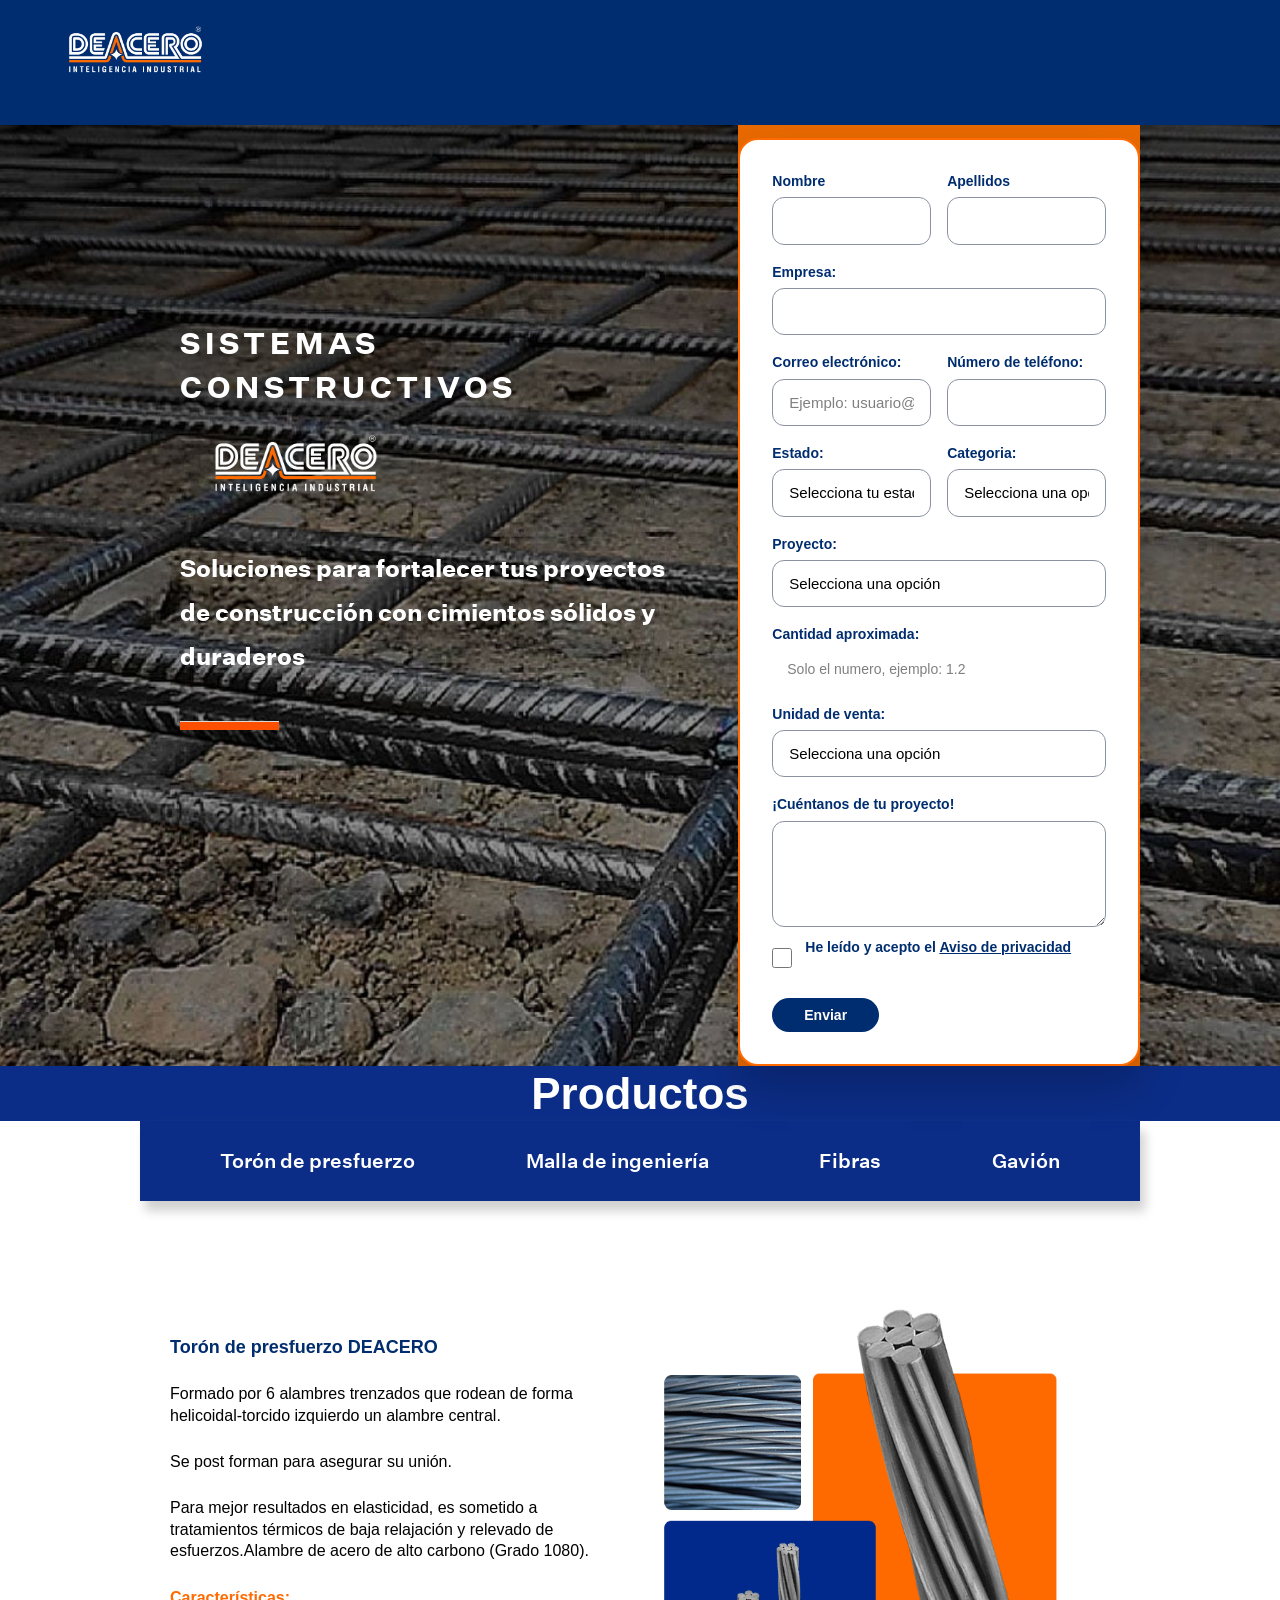
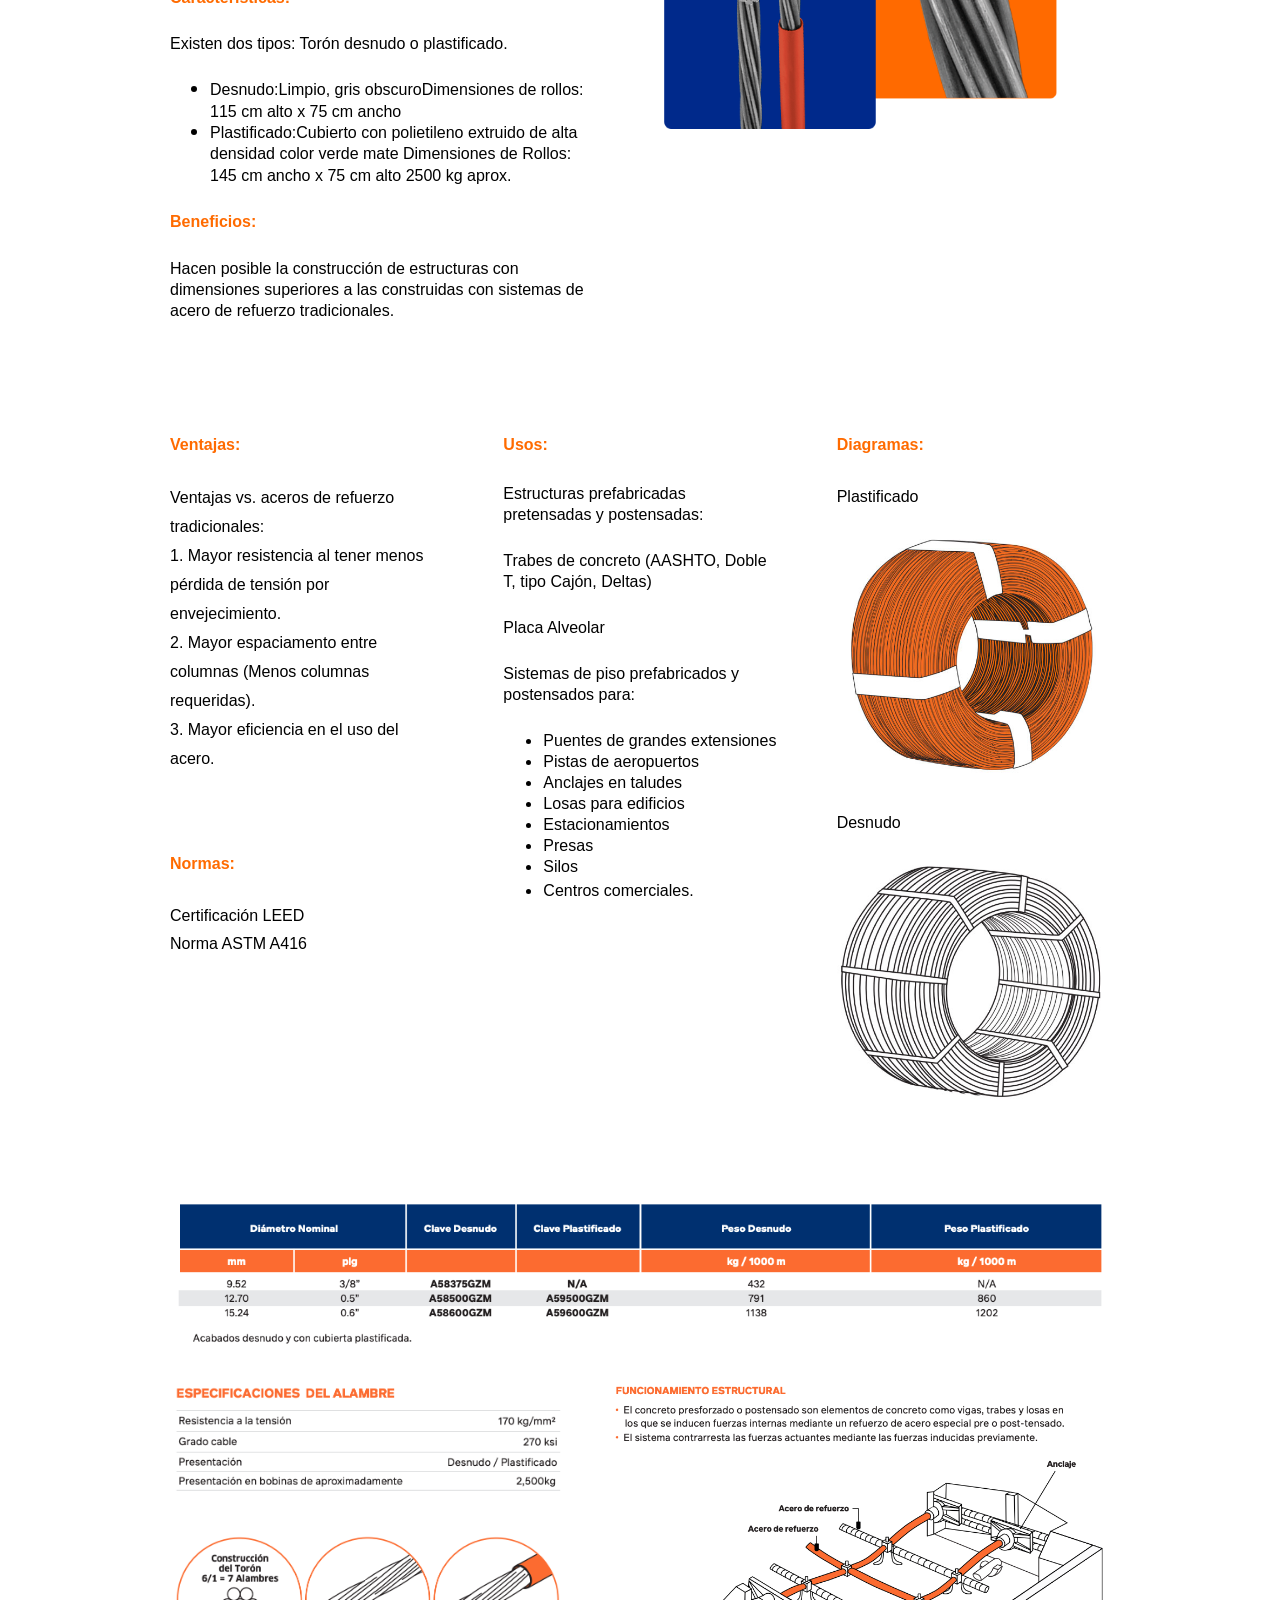
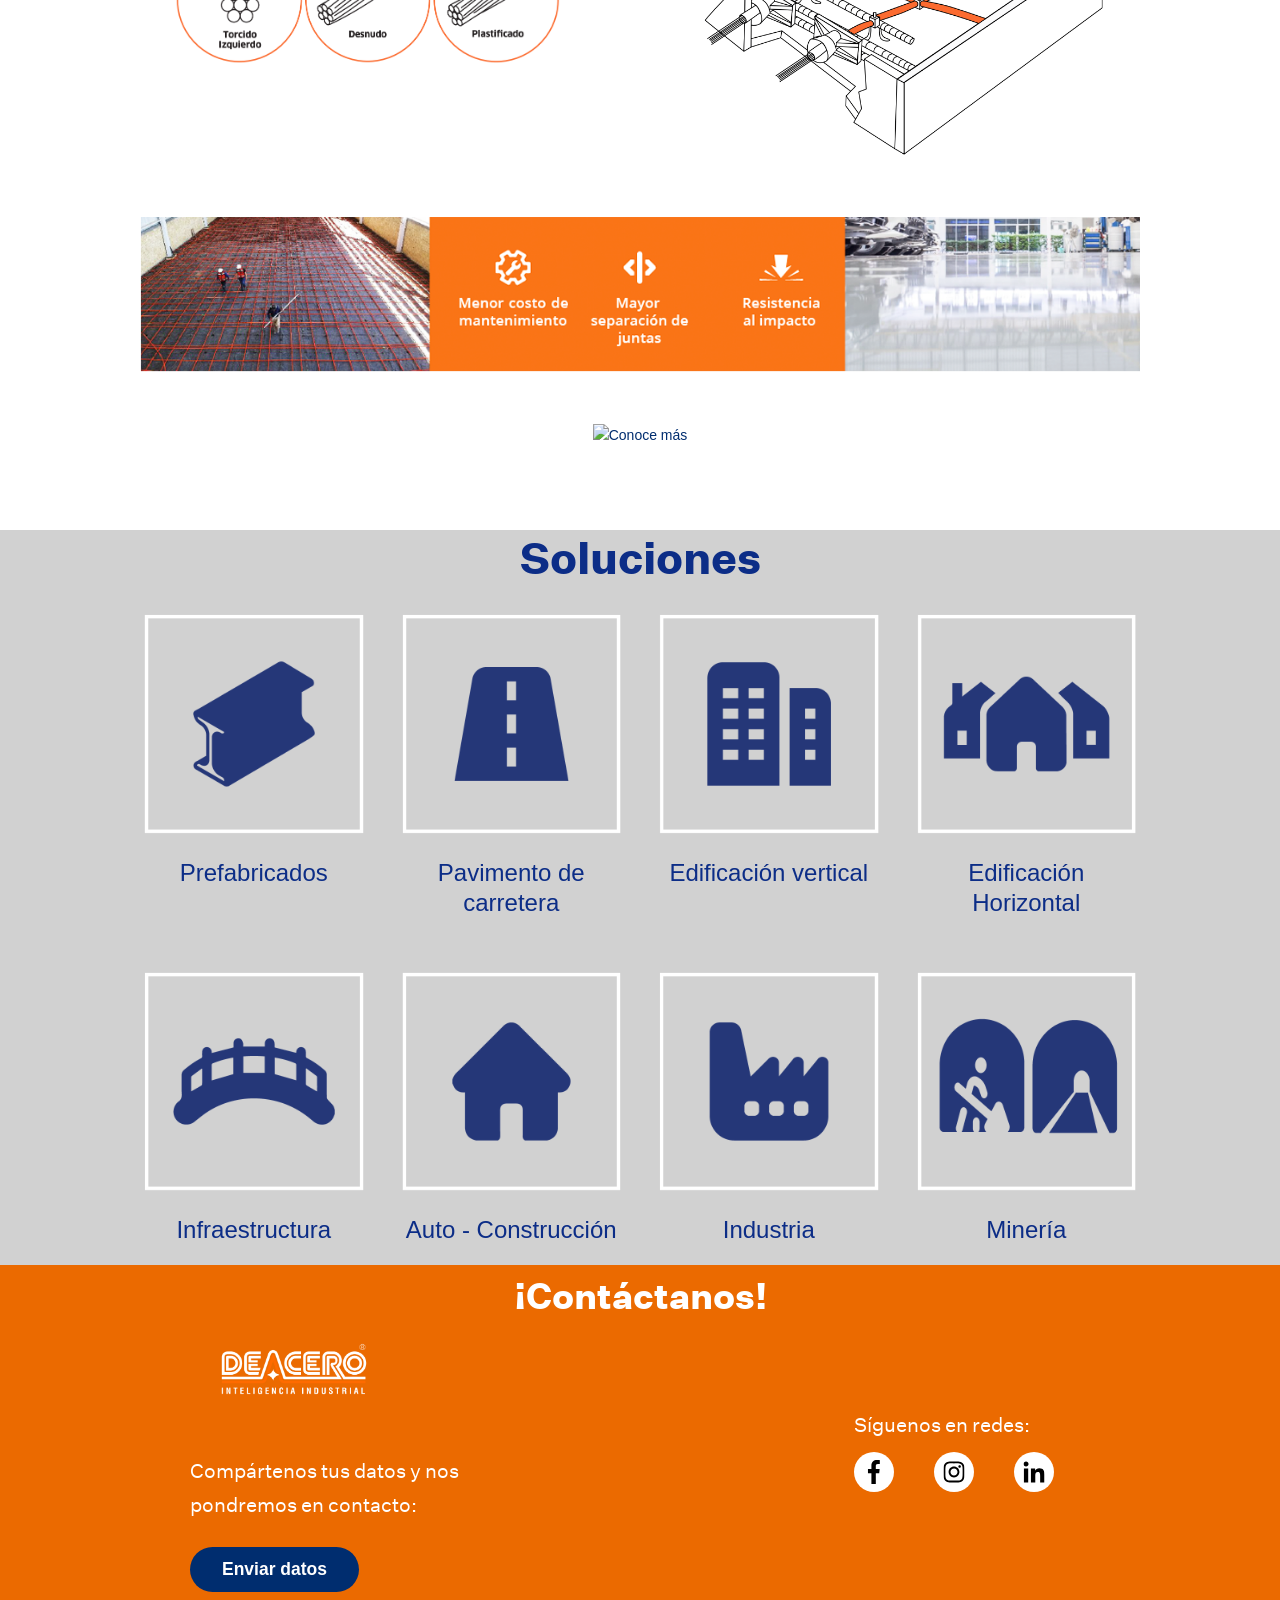
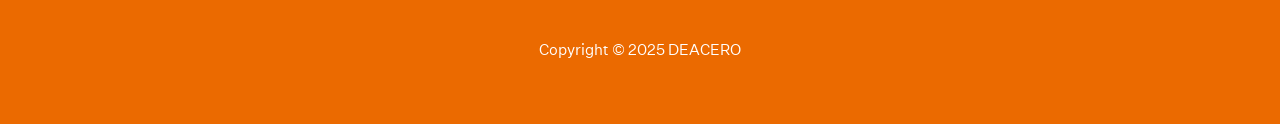
==== index.html @ 1d5bfc74 "Codigo opaco ?r= para ligar cada QR a su campana hija La landing traduce el codigo a la campana del " ====
<!doctype html><html lang="en"><head>
    <meta charset="utf-8">
    <title>Sistemas Constructivos</title>
    <link rel="shortcut icon" href="images/favicon-32x32.png">
    <meta name="description" content="Sistemas constructivos">
    
    
    
    
    
    
    
    
    
    
<meta name="viewport" content="width=device-width, initial-scale=1">

    <meta property="og:description" content="Sistemas constructivos">
    <meta property="og:title" content="Sistemas Constructivos">
    <meta name="twitter:description" content="Sistemas constructivos">
    <meta name="twitter:title" content="Sistemas Constructivos">

    

    
    <style>
a.cta_button{-moz-box-sizing:content-box !important;-webkit-box-sizing:content-box !important;box-sizing:content-box !important;vertical-align:middle}.hs-breadcrumb-menu{list-style-type:none;margin:0px 0px 0px 0px;padding:0px 0px 0px 0px}.hs-breadcrumb-menu-item{float:left;padding:10px 0px 10px 10px}.hs-breadcrumb-menu-divider:before{content:'›';padding-left:10px}.hs-featured-image-link{border:0}.hs-featured-image{float:right;margin:0 0 20px 20px;max-width:50%}@media (max-width: 568px){.hs-featured-image{float:none;margin:0;width:100%;max-width:100%}}.hs-screen-reader-text{clip:rect(1px, 1px, 1px, 1px);height:1px;overflow:hidden;position:absolute !important;width:1px}
</style>

<link rel="stylesheet" href="https://cdnjs.cloudflare.com/ajax/libs/font-awesome/5.15.3/css/all.min.css">
<link rel="stylesheet" href="https://cdnjs.cloudflare.com/ajax/libs/slick-carousel/1.8.1/slick.min.css">
<link rel="stylesheet" href="https://cdnjs.cloudflare.com/ajax/libs/slick-carousel/1.8.1/slick-theme.min.css">
<link rel="stylesheet" href="https://cdnjs.cloudflare.com/ajax/libs/magnific-popup.js/1.1.0/magnific-popup.min.css">
<link rel="stylesheet" href="https://cdnjs.cloudflare.com/ajax/libs/aos/3.0.0-beta.6/aos.css">
<link rel="stylesheet" href="css/template_main.min.css">
<link rel="stylesheet" href="css/template_child.min.css">
<link rel="stylesheet" href="css/module_Tabs.min.css">
<link rel="stylesheet" href="css/module_Accordion.min.css">

  <style>
    .cards_widget_1690571192233 .card-image-wrapper,
    .cards_widget_1690571192233 .card-image-bg {
      padding-bottom: 133.33333333333331%;
    }
    
    
      @media (max-width: 767px) {
        .cards_widget_1690571192233 .cards-single {
          transition-delay: 300ms !important;
        }
      }
      @media (min-width: 768px) and (max-width: 991px) {
        .cards_widget_1690571192233 .cards-single:nth-child(odd) {
          transition-delay: 300ms !important;
        }
        .cards_widget_1690571192233 .cards-single:nth-child(even) {
          transition-delay: 600ms !important;
        }
      }
    
  </style>

<link rel="stylesheet" href="css/module_follow_me_lp.min.css">
<link rel="stylesheet" href="css/lead-form.css">

	<style>
    
    
      .footer-inner {
        background-color: rgba(235, 106, 0, 1.0) !important;
      }
    
    
    
    
      .footer-bottom {
        background-color: rgba(235, 106, 0, 1.0);
      }
    
    
	</style>

<style>
  @font-face {
    font-family: "Rubik";
    font-weight: 700;
    font-style: normal;
    font-display: swap;
    src: url("css/fonts/Rubik-700.woff2") format("woff2"), url("css/fonts/Rubik-700.woff") format("woff");
  }
  @font-face {
    font-family: "Rubik";
    font-weight: 400;
    font-style: normal;
    font-display: swap;
    src: url("css/fonts/Rubik-regular.woff2") format("woff2"), url("css/fonts/Rubik-regular.woff") format("woff");
  }
  @font-face {
    font-family: "Rubik";
    font-weight: 600;
    font-style: normal;
    font-display: swap;
    src: url("css/fonts/Rubik-600.woff2") format("woff2"), url("css/fonts/Rubik-600.woff") format("woff");
  }
</style>

<!-- Editor Styles -->
<style id="hs_editor_style" type="text/css">
#hs_cos_wrapper_widget_1695664962442  { display: block !important; padding-bottom: 20px !important; padding-left: 40px !important; padding-right: 40px !important; padding-top: 10px !important }
#hs_cos_wrapper_widget_1691519198725  { display: block !important; margin-top: -30px !important }
#hs_cos_wrapper_module_1691536084732  { display: block !important; margin-top: -30px !important }
#hs_cos_wrapper_widget_1691519577775  { display: block !important; padding-bottom: 25px !important }
#hs_cos_wrapper_widget_1690225387286  { background-color: #eb6a00 !important; background-image: none !important; display: block !important; margin-bottom: 0px !important; padding-bottom: 0px !important }
#hs_cos_wrapper_widget_1690225387286 input[type="submit"] { background-color: #002D6F !important; background-image: none !important; border-color: #ff6b00 !important; border-radius: 0px !important; border-style: none !important; color: #FFFFFF !important; font-family: Arial, sans-serif !important; font-size: 14px !important; line-height: 14px !important; padding-bottom: 10px !important; padding-left: 35px !important; padding-right: 35px !important; padding-top: 10px !important }
#hs_cos_wrapper_widget_1690225387286 .hs-button { background-color: #002D6F !important; background-image: none !important; border-color: #ff6b00 !important; border-radius: 0px !important; border-style: none !important; color: #FFFFFF !important; font-family: Arial, sans-serif !important; font-size: 14px !important; line-height: 14px !important; padding-bottom: 10px !important; padding-left: 35px !important; padding-right: 35px !important; padding-top: 10px !important }
#hs_cos_wrapper_widget_1690225387286 input[type="text"] { background-color: #FFFFFF !important; background-image: none !important; border-color: #BFBFBF !important; border-radius: 0px !important; border-width: 0px !important; font-family: Helvetica, Trebuchet MS, sans-serif !important; font-size: 14px !important; line-height: 14px !important; margin-top: 0px !important; padding-bottom: 10px !important; padding-top: 10px !important }
#hs_cos_wrapper_widget_1690225387286 input[type="email"] { background-color: #FFFFFF !important; background-image: none !important; border-color: #BFBFBF !important; border-radius: 0px !important; border-width: 0px !important; font-family: Helvetica, Trebuchet MS, sans-serif !important; font-size: 14px !important; line-height: 14px !important; margin-top: 0px !important; padding-bottom: 10px !important; padding-top: 10px !important }
#hs_cos_wrapper_widget_1690225387286 textarea { background-color: #FFFFFF !important; background-image: none !important; border-color: #BFBFBF !important; border-radius: 0px !important; border-width: 0px !important; font-family: Helvetica, Trebuchet MS, sans-serif !important; font-size: 14px !important; line-height: 14px !important; margin-top: 0px !important; padding-bottom: 10px !important; padding-top: 10px !important }
#hs_cos_wrapper_widget_1690225387286 input[type="number"] { background-color: #FFFFFF !important; background-image: none !important; border-color: #BFBFBF !important; border-radius: 0px !important; border-width: 0px !important; font-family: Helvetica, Trebuchet MS, sans-serif !important; font-size: 14px !important; line-height: 14px !important; margin-top: 0px !important; padding-bottom: 10px !important; padding-top: 10px !important }
#hs_cos_wrapper_widget_1690225387286 select { background-color: #FFFFFF !important; background-image: none !important; border-color: #BFBFBF !important; border-radius: 0px !important; border-width: 0px !important; font-family: Helvetica, Trebuchet MS, sans-serif !important; font-size: 14px !important; line-height: 14px !important; margin-top: 0px !important; padding-bottom: 10px !important; padding-top: 10px !important }
#hs_cos_wrapper_widget_1690225387286 input[type="file"] { background-color: #FFFFFF !important; background-image: none !important; border-color: #BFBFBF !important; border-radius: 0px !important; border-width: 0px !important; font-family: Helvetica, Trebuchet MS, sans-serif !important; font-size: 14px !important; line-height: 14px !important; margin-top: 0px !important; padding-bottom: 10px !important; padding-top: 10px !important }
#hs_cos_wrapper_widget_1690225387286 input[type="tel"] { background-color: #FFFFFF !important; background-image: none !important; border-color: #BFBFBF !important; border-radius: 0px !important; border-width: 0px !important; font-family: Helvetica, Trebuchet MS, sans-serif !important; font-size: 14px !important; line-height: 14px !important; margin-top: 0px !important; padding-bottom: 10px !important; padding-top: 10px !important }
#hs_cos_wrapper_widget_1690225387286 input[type="date"] { background-color: #FFFFFF !important; background-image: none !important; border-color: #BFBFBF !important; border-radius: 0px !important; border-width: 0px !important; font-family: Helvetica, Trebuchet MS, sans-serif !important; font-size: 14px !important; line-height: 14px !important; margin-top: 0px !important; padding-bottom: 10px !important; padding-top: 10px !important }
#hs_cos_wrapper_widget_1690225387286 .hs-error-msg { color: #FFFFFF !important; font-size: 13px !important; line-height: 10.8px !important }
#hs_cos_wrapper_widget_1690225387286 .hs_error_rollup .hs-error-msgs .hs-main-font-element { color: #FFFFFF !important; font-size: 13px !important; line-height: 10.8px !important }
#hs_cos_wrapper_widget_1690225387286 .hsfc-ErrorAlert { color: #FFFFFF !important; font-size: 13px !important; line-height: 10.8px !important }
#hs_cos_wrapper_widget_1690225387286 label:not(.hs-error-msg) { font-family: Helvetica, Trebuchet MS, sans-serif !important; font-size: 14px !important; line-height: 4px !important }
#hs_cos_wrapper_widget_1690225387286 label:not(.hs-error-msg) p , #hs_cos_wrapper_widget_1690225387286 label:not(.hs-error-msg) li , #hs_cos_wrapper_widget_1690225387286 label:not(.hs-error-msg) span , #hs_cos_wrapper_widget_1690225387286 label:not(.hs-error-msg) label , #hs_cos_wrapper_widget_1690225387286 label:not(.hs-error-msg) h1 , #hs_cos_wrapper_widget_1690225387286 label:not(.hs-error-msg) h2 , #hs_cos_wrapper_widget_1690225387286 label:not(.hs-error-msg) h3 , #hs_cos_wrapper_widget_1690225387286 label:not(.hs-error-msg) h4 , #hs_cos_wrapper_widget_1690225387286 label:not(.hs-error-msg) h5 , #hs_cos_wrapper_widget_1690225387286 label:not(.hs-error-msg) h6  { font-family: Helvetica, Trebuchet MS, sans-serif !important; font-size: 14px !important; line-height: 4px !important }
#hs_cos_wrapper_widget_1690225387286 .hs-richtext { font-family: Helvetica, Trebuchet MS, sans-serif !important; font-size: 20px !important; line-height: 27px !important }
#hs_cos_wrapper_widget_1690225387286 .hs-richtext p { font-family: Helvetica, Trebuchet MS, sans-serif !important; font-size: 20px !important; line-height: 27px !important }
#hs_cos_wrapper_widget_1690225387286 .form-title { font-family: Helvetica, Trebuchet MS, sans-serif !important; font-size: 20px !important; line-height: 27px !important }
#hs_cos_wrapper_widget_1690225387286 .submitted-message { font-family: Helvetica, Trebuchet MS, sans-serif !important; font-size: 20px !important; line-height: 27px !important }
#hs_cos_wrapper_widget_1690234818536  { color: #FFFFFF !important; display: block !important; font-family: Helvetica, Trebuchet MS, sans-serif !important; font-weight: bold !important; text-align: center !important }
#hs_cos_wrapper_widget_1690234818536  p , #hs_cos_wrapper_widget_1690234818536  li , #hs_cos_wrapper_widget_1690234818536  span , #hs_cos_wrapper_widget_1690234818536  label , #hs_cos_wrapper_widget_1690234818536  h1 , #hs_cos_wrapper_widget_1690234818536  h2 , #hs_cos_wrapper_widget_1690234818536  h3 , #hs_cos_wrapper_widget_1690234818536  h4 , #hs_cos_wrapper_widget_1690234818536  h5 , #hs_cos_wrapper_widget_1690234818536  h6  { color: #FFFFFF !important; font-family: Helvetica, Trebuchet MS, sans-serif !important; font-weight: bold !important }
#hs_cos_wrapper_module_16903122240884  { color: #0c2d87 !important; display: block !important; font-weight: bold !important; text-align: center !important }
#hs_cos_wrapper_module_16903122240884  p , #hs_cos_wrapper_module_16903122240884  li , #hs_cos_wrapper_module_16903122240884  span , #hs_cos_wrapper_module_16903122240884  label , #hs_cos_wrapper_module_16903122240884  h1 , #hs_cos_wrapper_module_16903122240884  h2 , #hs_cos_wrapper_module_16903122240884  h3 , #hs_cos_wrapper_module_16903122240884  h4 , #hs_cos_wrapper_module_16903122240884  h5 , #hs_cos_wrapper_module_16903122240884  h6  { color: #0c2d87 !important; font-weight: bold !important }
#hs_cos_wrapper_widget_1690570274481  { display: block !important; padding-left: 50px !important; padding-right: 50px !important }
#hs_cos_wrapper_widget_1695663763258  { display: block !important; padding-left: 50px !important; padding-right: 50px !important }
#hs_cos_wrapper_widget_1690576838173  { border-radius: 0px !important; border-width: 0px !important; display: block !important; padding-bottom: 0px !important; padding-left: 50px !important; padding-right: 50px !important; padding-top: 0px !important }
#hs_cos_wrapper_widget_1690570363080  { display: block !important; margin-bottom: -10px !important; margin-top: -20px !important; padding-left: 30px !important; padding-right: 30px !important }
#hs_cos_wrapper_widget_1695665809149  { display: block !important; padding-left: 15px !important; padding-right: 15px !important }
#hs_cos_wrapper_widget_1690225387286  { background-color: #eb6a00 !important; background-image: none !important; display: block !important; margin-bottom: 0px !important; padding-bottom: 0px !important }
#hs_cos_wrapper_widget_1690225387286 input[type="submit"] { background-color: #002D6F !important; background-image: none !important; border-color: #ff6b00 !important; border-radius: 0px !important; border-style: none !important; color: #FFFFFF !important; font-family: Arial, sans-serif !important; font-size: 14px !important; line-height: 14px !important; padding-bottom: 10px !important; padding-left: 35px !important; padding-right: 35px !important; padding-top: 10px !important }
#hs_cos_wrapper_widget_1690225387286 .hs-button { background-color: #002D6F !important; background-image: none !important; border-color: #ff6b00 !important; border-radius: 0px !important; border-style: none !important; color: #FFFFFF !important; font-family: Arial, sans-serif !important; font-size: 14px !important; line-height: 14px !important; padding-bottom: 10px !important; padding-left: 35px !important; padding-right: 35px !important; padding-top: 10px !important }
#hs_cos_wrapper_widget_1690225387286 input[type="text"] { background-color: #FFFFFF !important; background-image: none !important; border-color: #BFBFBF !important; border-radius: 0px !important; border-width: 0px !important; font-family: Helvetica, Trebuchet MS, sans-serif !important; font-size: 14px !important; line-height: 14px !important; margin-top: 0px !important; padding-bottom: 10px !important; padding-top: 10px !important }
#hs_cos_wrapper_widget_1690225387286 input[type="email"] { background-color: #FFFFFF !important; background-image: none !important; border-color: #BFBFBF !important; border-radius: 0px !important; border-width: 0px !important; font-family: Helvetica, Trebuchet MS, sans-serif !important; font-size: 14px !important; line-height: 14px !important; margin-top: 0px !important; padding-bottom: 10px !important; padding-top: 10px !important }
#hs_cos_wrapper_widget_1690225387286 textarea { background-color: #FFFFFF !important; background-image: none !important; border-color: #BFBFBF !important; border-radius: 0px !important; border-width: 0px !important; font-family: Helvetica, Trebuchet MS, sans-serif !important; font-size: 14px !important; line-height: 14px !important; margin-top: 0px !important; padding-bottom: 10px !important; padding-top: 10px !important }
#hs_cos_wrapper_widget_1690225387286 input[type="number"] { background-color: #FFFFFF !important; background-image: none !important; border-color: #BFBFBF !important; border-radius: 0px !important; border-width: 0px !important; font-family: Helvetica, Trebuchet MS, sans-serif !important; font-size: 14px !important; line-height: 14px !important; margin-top: 0px !important; padding-bottom: 10px !important; padding-top: 10px !important }
#hs_cos_wrapper_widget_1690225387286 select { background-color: #FFFFFF !important; background-image: none !important; border-color: #BFBFBF !important; border-radius: 0px !important; border-width: 0px !important; font-family: Helvetica, Trebuchet MS, sans-serif !important; font-size: 14px !important; line-height: 14px !important; margin-top: 0px !important; padding-bottom: 10px !important; padding-top: 10px !important }
#hs_cos_wrapper_widget_1690225387286 input[type="file"] { background-color: #FFFFFF !important; background-image: none !important; border-color: #BFBFBF !important; border-radius: 0px !important; border-width: 0px !important; font-family: Helvetica, Trebuchet MS, sans-serif !important; font-size: 14px !important; line-height: 14px !important; margin-top: 0px !important; padding-bottom: 10px !important; padding-top: 10px !important }
#hs_cos_wrapper_widget_1690225387286 input[type="tel"] { background-color: #FFFFFF !important; background-image: none !important; border-color: #BFBFBF !important; border-radius: 0px !important; border-width: 0px !important; font-family: Helvetica, Trebuchet MS, sans-serif !important; font-size: 14px !important; line-height: 14px !important; margin-top: 0px !important; padding-bottom: 10px !important; padding-top: 10px !important }
#hs_cos_wrapper_widget_1690225387286 input[type="date"] { background-color: #FFFFFF !important; background-image: none !important; border-color: #BFBFBF !important; border-radius: 0px !important; border-width: 0px !important; font-family: Helvetica, Trebuchet MS, sans-serif !important; font-size: 14px !important; line-height: 14px !important; margin-top: 0px !important; padding-bottom: 10px !important; padding-top: 10px !important }
#hs_cos_wrapper_widget_1690225387286 .hs-error-msg { color: #FFFFFF !important; font-size: 13px !important; line-height: 10.8px !important }
#hs_cos_wrapper_widget_1690225387286 .hs_error_rollup .hs-error-msgs .hs-main-font-element { color: #FFFFFF !important; font-size: 13px !important; line-height: 10.8px !important }
#hs_cos_wrapper_widget_1690225387286 .hsfc-ErrorAlert { color: #FFFFFF !important; font-size: 13px !important; line-height: 10.8px !important }
#hs_cos_wrapper_widget_1690225387286 label:not(.hs-error-msg) { font-family: Helvetica, Trebuchet MS, sans-serif !important; font-size: 14px !important; line-height: 4px !important }
#hs_cos_wrapper_widget_1690225387286 label:not(.hs-error-msg) p , #hs_cos_wrapper_widget_1690225387286 label:not(.hs-error-msg) li , #hs_cos_wrapper_widget_1690225387286 label:not(.hs-error-msg) span , #hs_cos_wrapper_widget_1690225387286 label:not(.hs-error-msg) label , #hs_cos_wrapper_widget_1690225387286 label:not(.hs-error-msg) h1 , #hs_cos_wrapper_widget_1690225387286 label:not(.hs-error-msg) h2 , #hs_cos_wrapper_widget_1690225387286 label:not(.hs-error-msg) h3 , #hs_cos_wrapper_widget_1690225387286 label:not(.hs-error-msg) h4 , #hs_cos_wrapper_widget_1690225387286 label:not(.hs-error-msg) h5 , #hs_cos_wrapper_widget_1690225387286 label:not(.hs-error-msg) h6  { font-family: Helvetica, Trebuchet MS, sans-serif !important; font-size: 14px !important; line-height: 4px !important }
#hs_cos_wrapper_widget_1690225387286 .hs-richtext { font-family: Helvetica, Trebuchet MS, sans-serif !important; font-size: 20px !important; line-height: 27px !important }
#hs_cos_wrapper_widget_1690225387286 .hs-richtext p { font-family: Helvetica, Trebuchet MS, sans-serif !important; font-size: 20px !important; line-height: 27px !important }
#hs_cos_wrapper_widget_1690225387286 .form-title { font-family: Helvetica, Trebuchet MS, sans-serif !important; font-size: 20px !important; line-height: 27px !important }
#hs_cos_wrapper_widget_1690225387286 .submitted-message { font-family: Helvetica, Trebuchet MS, sans-serif !important; font-size: 20px !important; line-height: 27px !important }
#hs_cos_wrapper_widget_1691519198725  { display: block !important; margin-top: -30px !important }
#hs_cos_wrapper_module_1691536084732  { display: block !important; margin-top: -30px !important }
#hs_cos_wrapper_widget_1691519577775  { display: block !important; padding-bottom: 25px !important }
#hs_cos_wrapper_widget_1690234818536  { color: #FFFFFF !important; display: block !important; font-family: Helvetica, Trebuchet MS, sans-serif !important; font-weight: bold !important; text-align: center !important }
#hs_cos_wrapper_widget_1690234818536  p , #hs_cos_wrapper_widget_1690234818536  li , #hs_cos_wrapper_widget_1690234818536  span , #hs_cos_wrapper_widget_1690234818536  label , #hs_cos_wrapper_widget_1690234818536  h1 , #hs_cos_wrapper_widget_1690234818536  h2 , #hs_cos_wrapper_widget_1690234818536  h3 , #hs_cos_wrapper_widget_1690234818536  h4 , #hs_cos_wrapper_widget_1690234818536  h5 , #hs_cos_wrapper_widget_1690234818536  h6  { color: #FFFFFF !important; font-family: Helvetica, Trebuchet MS, sans-serif !important; font-weight: bold !important }
#hs_cos_wrapper_module_16903122240884  { color: #0c2d87 !important; display: block !important; font-weight: bold !important; text-align: center !important }
#hs_cos_wrapper_module_16903122240884  p , #hs_cos_wrapper_module_16903122240884  li , #hs_cos_wrapper_module_16903122240884  span , #hs_cos_wrapper_module_16903122240884  label , #hs_cos_wrapper_module_16903122240884  h1 , #hs_cos_wrapper_module_16903122240884  h2 , #hs_cos_wrapper_module_16903122240884  h3 , #hs_cos_wrapper_module_16903122240884  h4 , #hs_cos_wrapper_module_16903122240884  h5 , #hs_cos_wrapper_module_16903122240884  h6  { color: #0c2d87 !important; font-weight: bold !important }
#hs_cos_wrapper_widget_1690570363080  { display: block !important; margin-bottom: -10px !important; margin-top: -20px !important; padding-left: 30px !important; padding-right: 30px !important }
#hs_cos_wrapper_widget_1695665809149  { display: block !important; padding-left: 15px !important; padding-right: 15px !important }
#hs_cos_wrapper_widget_1690570274481  { display: block !important; padding-left: 50px !important; padding-right: 50px !important }
#hs_cos_wrapper_widget_1695663763258  { display: block !important; padding-left: 50px !important; padding-right: 50px !important }
#hs_cos_wrapper_widget_1690576838173  { border-radius: 0px !important; border-width: 0px !important; display: block !important; padding-bottom: 0px !important; padding-left: 50px !important; padding-right: 50px !important; padding-top: 0px !important }
.header_dnd_area-row-0-force-full-width-section > .row-fluid {
  max-width: none !important;
}
.widget_1695664962442-flexbox-positioning {
  display: -ms-flexbox !important;
  -ms-flex-direction: column !important;
  -ms-flex-align: start !important;
  -ms-flex-pack: start;
  display: flex !important;
  flex-direction: column !important;
  align-items: flex-start !important;
  justify-content: flex-start;
}
.widget_1695664962442-flexbox-positioning > div {
  max-width: 100%;
  flex-shrink: 0 !important;
}
.dnd_area-row-0-max-width-section-centering > .row-fluid {
  max-width: 1000px !important;
  margin-left: auto !important;
  margin-right: auto !important;
}
.dnd_area-row-1-max-width-section-centering > .row-fluid {
  max-width: 1000px !important;
  margin-left: auto !important;
  margin-right: auto !important;
}
.dnd_area-row-2-max-width-section-centering > .row-fluid {
  max-width: 1000px !important;
  margin-left: auto !important;
  margin-right: auto !important;
}
.dnd_area-row-4-max-width-section-centering > .row-fluid {
  max-width: 1000px !important;
  margin-left: auto !important;
  margin-right: auto !important;
}
.dnd_area-row-5-max-width-section-centering > .row-fluid {
  max-width: 1100px !important;
  margin-left: auto !important;
  margin-right: auto !important;
}
.dnd_area-row-6-max-width-section-centering > .row-fluid {
  max-width: 1000px !important;
  margin-left: auto !important;
  margin-right: auto !important;
}
.widget_1690570274481-flexbox-positioning {
  display: -ms-flexbox !important;
  -ms-flex-direction: column !important;
  -ms-flex-align: start !important;
  -ms-flex-pack: start;
  display: flex !important;
  flex-direction: column !important;
  align-items: flex-start !important;
  justify-content: flex-start;
}
.widget_1690570274481-flexbox-positioning > div {
  max-width: 100%;
  flex-shrink: 0 !important;
}
.widget_1690576838173-flexbox-positioning {
  display: -ms-flexbox !important;
  -ms-flex-direction: column !important;
  -ms-flex-align: start !important;
  -ms-flex-pack: start;
  display: flex !important;
  flex-direction: column !important;
  align-items: flex-start !important;
  justify-content: flex-start;
}
.widget_1690576838173-flexbox-positioning > div {
  max-width: 100%;
  flex-shrink: 0 !important;
}
.footer_dnd_area-row-0-force-full-width-section > .row-fluid {
  max-width: none !important;
}
/* HubSpot Non-stacked Media Query Styles */
@media (min-width:768px) {
  .dnd_area-row-0-vertical-alignment > .row-fluid {
    display: -ms-flexbox !important;
    -ms-flex-direction: row;
    display: flex !important;
    flex-direction: row;
  }
  .dnd_area-row-5-vertical-alignment > .row-fluid {
    display: -ms-flexbox !important;
    -ms-flex-direction: row;
    display: flex !important;
    flex-direction: row;
  }
  .cell_1690225771062-vertical-alignment {
    display: -ms-flexbox !important;
    -ms-flex-direction: column !important;
    -ms-flex-pack: center !important;
    display: flex !important;
    flex-direction: column !important;
    justify-content: center !important;
  }
  .cell_1690225771062-vertical-alignment > div {
    flex-shrink: 0 !important;
  }
  .cell_1690225997196-vertical-alignment {
    display: -ms-flexbox !important;
    -ms-flex-direction: column !important;
    -ms-flex-pack: center !important;
    display: flex !important;
    flex-direction: column !important;
    justify-content: center !important;
  }
  .cell_1690225997196-vertical-alignment > div {
    flex-shrink: 0 !important;
  }
  .cell_16905729617042-vertical-alignment {
    display: -ms-flexbox !important;
    -ms-flex-direction: column !important;
    -ms-flex-pack: center !important;
    display: flex !important;
    flex-direction: column !important;
    justify-content: center !important;
  }
  .cell_16905729617042-vertical-alignment > div {
    flex-shrink: 0 !important;
  }
}
/* HubSpot Styles (default) */
.header_dnd_area-row-0-padding {
  padding-top: 40px !important;
  padding-bottom: 40px !important;
}
.header_dnd_area-row-0-background-layers {
  background-image: linear-gradient(rgba(0, 45, 111, 1), rgba(0, 45, 111, 1)) !important;
  background-position: left top !important;
  background-size: auto !important;
  background-repeat: no-repeat !important;
}
.dnd_area-row-0-padding {
  padding-top: 0rem !important;
  padding-bottom: 0rem !important;
}
.dnd_area-row-0-background-layers {
  background-image: url('images/bg-malla.jpg') !important;
  background-position: center top !important;
  background-size: cover !important;
  background-repeat: no-repeat !important;
}
.dnd_area-row-1-padding {
  padding-top: 30px !important;
  padding-bottom: 30px !important;
}
.dnd_area-row-1-background-layers {
  background-image: linear-gradient(rgba(12, 45, 135, 1), rgba(12, 45, 135, 1)) !important;
  background-position: left top !important;
  background-size: auto !important;
  background-repeat: no-repeat !important;
}
.dnd_area-row-2-padding {
  padding-top: 0px !important;
  padding-bottom: 60px !important;
  padding-left: 0px !important;
  padding-right: 0px !important;
}
.dnd_area-row-3-hidden {
  display: none !important;
}
.dnd_area-row-3-background-layers {
  background-image: linear-gradient(rgba(238, 238, 238, 1), rgba(238, 238, 238, 1)) !important;
  background-position: left top !important;
  background-size: auto !important;
  background-repeat: no-repeat !important;
}
.dnd_area-row-4-padding {
  padding-top: 35px !important;
  padding-bottom: 60px !important;
}
.dnd_area-row-4-background-layers {
  background-image: linear-gradient(rgba(209, 209, 209, 1), rgba(209, 209, 209, 1)) !important;
  background-position: left top !important;
  background-size: auto !important;
  background-repeat: no-repeat !important;
}
.dnd_area-row-5-padding {
  padding-top: 60px !important;
  padding-bottom: 40px !important;
}
.dnd_area-row-5-background-layers {
  background-image: linear-gradient(rgba(235, 106, 0, 1), rgba(235, 106, 0, 1)) !important;
  background-position: left top !important;
  background-size: auto !important;
  background-repeat: no-repeat !important;
}
.dnd_area-row-6-padding {
  padding-top: 0px !important;
  padding-bottom: 0px !important;
}
.dnd_area-row-6-background-layers {
  background-image: linear-gradient(rgba(235, 106, 0, 1), rgba(235, 106, 0, 1)) !important;
  background-position: left top !important;
  background-size: auto !important;
  background-repeat: no-repeat !important;
}
.cell_1690225771062-background-layers {
  background-image: linear-gradient(rgba(235, 106, 0, 1), rgba(235, 106, 0, 1)) !important;
  background-position: left top !important;
  background-size: auto !important;
  background-repeat: no-repeat !important;
}
.widget_1690225387286-hidden {
  display: block !important;
}
.cell_1690225997196-margin {
  margin-top: 100px !important;
  margin-bottom: 100px !important;
}
.cell_1690225997196-padding {
  padding-top: 20px !important;
  padding-bottom: 20px !important;
  padding-left: 40px !important;
  padding-right: 40px !important;
}
.module_1691535866531-hidden {
  display: none !important;
}
.module_1691536084732-hidden {
  display: none !important;
}
.widget_1690574729650-hidden {
  display: block !important;
}
.cell_16905775411502-hidden {
  display: block !important;
}
.cell_1690570432267-padding {
  padding-top: 85px !important;
}
.cell_16905702746352-padding {
  padding-bottom: 0px !important;
}
.footer_dnd_area-row-0-padding {
  padding-top: 0px !important;
  padding-bottom: 0px !important;
  padding-left: 0px !important;
  padding-right: 0px !important;
}
.footer_dnd_area-row-0-background-layers {
  background-image: linear-gradient(rgba(235, 106, 0, 1), rgba(235, 106, 0, 1)) !important;
  background-position: left top !important;
  background-size: auto !important;
  background-repeat: no-repeat !important;
}
/* HubSpot Styles (mobile) */
@media (max-width: 767px) {
  .dnd_area-row-2-hidden {
    display: none !important;
  }
  .dnd_area-row-3-hidden {
    display: block !important;
  }
  .dnd_area-row-6-padding {
    padding-top: 20px !important;
    padding-bottom: 20px !important;
  }
  .widget_1690225387286-margin > #hs_cos_wrapper_widget_1690225387286 {
    margin-bottom: 0px !important;
  }
  .widget_1690225387286-padding > #hs_cos_wrapper_widget_1690225387286 {
    padding-bottom: 0px !important;
  }
  .widget_1690225997016-margin > #hs_cos_wrapper_widget_1690225997016 {
    margin-top: 50px !important;
  }
  .widget_1690225997016-hidden {
    display: none !important;
  }
  .module_1691535866531-margin > #hs_cos_wrapper_module_1691535866531 {
    margin-top: 0px !important;
    margin-bottom: 5px !important;
  }
  .module_1691535866531-hidden {
    display: block !important;
  }
  .widget_1691519198725-hidden {
    display: none !important;
  }
  .module_1691536084732-hidden {
    display: block !important;
  }
  .widget_1690577540998-hidden {
    display: block !important;
  }
}
</style>
    

    
<!--  Added by GoogleTagManager integration -->
<script>
var _hsp = window._hsp = window._hsp || [];
window.dataLayer = window.dataLayer || [];
function gtag(){dataLayer.push(arguments);}

var useGoogleConsentModeV2 = true;
var waitForUpdateMillis = 1000;



var hsLoadGtm = function loadGtm() {
    if(window._hsGtmLoadOnce) {
      return;
    }

    if (useGoogleConsentModeV2) {

      gtag('set','developer_id.dZTQ1Zm',true);

      gtag('consent', 'default', {
      'ad_storage': 'denied',
      'analytics_storage': 'denied',
      'ad_user_data': 'denied',
      'ad_personalization': 'denied',
      'wait_for_update': waitForUpdateMillis
      });

      _hsp.push(['useGoogleConsentModeV2'])
    }

    (function(w,d,s,l,i){w[l]=w[l]||[];w[l].push({'gtm.start':
    new Date().getTime(),event:'gtm.js'});var f=d.getElementsByTagName(s)[0],
    j=d.createElement(s),dl=l!='dataLayer'?'&l='+l:'';j.async=true;j.src=
    'https://www.googletagmanager.com/gtm.js?id='+i+dl;f.parentNode.insertBefore(j,f);
    })(window,document,'script','dataLayer','GTM-5L7FBLP');

    window._hsGtmLoadOnce = true;
};

_hsp.push(['addPrivacyConsentListener', function(consent){
  if(consent.allowed || (consent.categories && consent.categories.analytics)){
    hsLoadGtm();
  }
}]);

</script>

<!-- /Added by GoogleTagManager integration -->

    <link rel="canonical" href="https://landing.deacero.com/sistemas-constructivos">

<meta name="google-site-verification" content="kcYTwIu4d4A_ZE3gISejtreHNVkc-BbjgNj8BpJzRII">
<meta property="og:url" content="https://landing.deacero.com/sistemas-constructivos">
<meta name="twitter:card" content="summary">
<meta http-equiv="content-language" content="en">







    
    <noscript>
      <style type="text/css">
        [data-aos] {
          opacity: 1 !important;
          transform: translate(0) scale(1) !important;
          pointer-events: auto !important;
        }
      </style>
    </noscript>
  <meta name="generator" content="HubSpot"></head>
  
  
  
	
  
  
  
  <body>
<!--  Added by GoogleTagManager integration -->
<noscript><iframe src="https://www.googletagmanager.com/ns.html?id=GTM-5L7FBLP" height="0" width="0" style="display:none;visibility:hidden"></iframe></noscript>

<!-- /Added by GoogleTagManager integration -->

    <div class="body-wrapper header-type-default   hs-content-id-136458498178 hs-landing-page hs-page ">
      
        <div data-global-resource-path="deacero-2023/templates/partials/header-lp.html">
  <header class="header header-static header-default">
    <div class="container-fluid">
<div class="row-fluid-wrapper">
<div class="row-fluid">
<div class="span12 widget-span widget-type-cell " style="" data-widget-type="cell" data-x="0" data-w="12">

<div class="row-fluid-wrapper row-depth-1 row-number-1 dnd-section header_dnd_area-row-0-background-layers header_dnd_area-row-0-padding header_dnd_area-row-0-force-full-width-section header_dnd_area-row-0-background-color">
<div class="row-fluid ">
<div class="span12 widget-span widget-type-cell dnd-column" style="" data-widget-type="cell" data-x="0" data-w="12">

<div class="row-fluid-wrapper row-depth-1 row-number-2 dnd-row">
<div class="row-fluid ">
<div class="span12 widget-span widget-type-custom_widget widget_1695664962442-flexbox-positioning dnd-module" style="" data-widget-type="custom_widget" data-x="0" data-w="12">
<div id="hs_cos_wrapper_widget_1695664962442" class="hs_cos_wrapper hs_cos_wrapper_widget hs_cos_wrapper_type_module widget-type-linked_image" style="" data-hs-cos-general-type="widget" data-hs-cos-type="module">
    






  



<span id="hs_cos_wrapper_widget_1695664962442_" class="hs_cos_wrapper hs_cos_wrapper_widget hs_cos_wrapper_type_linked_image" style="" data-hs-cos-general-type="widget" data-hs-cos-type="linked_image"><a href="https://landing.deacero.com/sistemas-constructivos" target="_parent" id="hs-link-widget_1695664962442_" style="border-width:0px;border:0px;"><img src="images/DEACERO Inteligencia Industrial_Blanco.png" class="hs-image-widget " width="191" height="85" alt="Logo DEACERO" title="Logo DEACERO" loading="lazy"></a></span></div>

</div><!--end widget-span -->
</div><!--end row-->
</div><!--end row-wrapper -->

</div><!--end widget-span -->
</div><!--end row-->
</div><!--end row-wrapper -->

</div><!--end widget-span -->
</div>
</div>
</div>
  </header>
</div>
      

      
<main id="main-content" class="body-container-wrapper">
  <div class="container-fluid body-container body-container--about">
<div class="row-fluid-wrapper">
<div class="row-fluid">
<div class="span12 widget-span widget-type-cell " style="" data-widget-type="cell" data-x="0" data-w="12">

<div class="row-fluid-wrapper row-depth-1 row-number-1 dnd_area-row-0-max-width-section-centering dnd_area-row-0-vertical-alignment dnd_area-row-0-background-layers dnd-section dnd_area-row-0-padding dnd_area-row-0-background-image">
<div class="row-fluid ">
<div class="span7 widget-span widget-type-cell cell_1690225997196-vertical-alignment cell_1690225997196-margin dnd-column cell_1690225997196-padding" style="" data-widget-type="cell" data-x="0" data-w="7">

<div class="row-fluid-wrapper row-depth-1 row-number-2 dnd-row">
<div class="row-fluid ">
<div class="span12 widget-span widget-type-custom_widget widget_1690225997016-margin widget_1690225997016-hidden dnd-module" style="" data-widget-type="custom_widget" data-x="0" data-w="12">
<div id="hs_cos_wrapper_widget_1690225997016" class="hs_cos_wrapper hs_cos_wrapper_widget hs_cos_wrapper_type_module widget-type-rich_text" style="" data-hs-cos-general-type="widget" data-hs-cos-type="module"><span id="hs_cos_wrapper_widget_1690225997016_" class="hs_cos_wrapper hs_cos_wrapper_widget hs_cos_wrapper_type_rich_text" style="" data-hs-cos-general-type="widget" data-hs-cos-type="rich_text"><h1 style="font-weight: bold; line-height: .8;"><span style="font-size: 30px;"><span style="color: #ffffff;">SISTEMAS <br>CONSTRUCTIVOS</span></span></h1>
<h1 style="font-weight: bold; line-height: .8;"><img src="images/DEACERO Inteligencia Industrial_Blanco.png" width="232" height="98" loading="lazy" alt="Logo DEACERO" style="height: auto; max-width: 100%; width: 232px; float: left; margin-left: 0px; margin-right: 10px;"></h1>
<p>&nbsp;</p></span></div>

</div><!--end widget-span -->
</div><!--end row-->
</div><!--end row-wrapper -->

<div class="row-fluid-wrapper row-depth-1 row-number-3 dnd-row">
<div class="row-fluid ">
<div class="span12 widget-span widget-type-custom_widget module_1691535866531-margin dnd-module module_1691535866531-hidden" style="" data-widget-type="custom_widget" data-x="0" data-w="12">
<div id="hs_cos_wrapper_module_1691535866531" class="hs_cos_wrapper hs_cos_wrapper_widget hs_cos_wrapper_type_module widget-type-rich_text" style="" data-hs-cos-general-type="widget" data-hs-cos-type="module"><span id="hs_cos_wrapper_module_1691535866531_" class="hs_cos_wrapper hs_cos_wrapper_widget hs_cos_wrapper_type_rich_text" style="" data-hs-cos-general-type="widget" data-hs-cos-type="rich_text"><h1 style="font-weight: bold;"><span style="color: #ffffff; font-size: 30px;">SISTEMAS CONSTRUCTIVOS</span><span style="color: #ffffff;">&nbsp;</span><img src="images/logoDEACERO_bco.png" alt="logoDEACERO_bco" width="255" height="74" loading="lazy" style="height: auto; max-width: 100%; width: 255px;"></h1></span></div>

</div><!--end widget-span -->
</div><!--end row-->
</div><!--end row-wrapper -->

<div class="row-fluid-wrapper row-depth-1 row-number-4 dnd-row">
<div class="row-fluid ">
<div class="span12 widget-span widget-type-custom_widget widget_1691519198725-hidden dnd-module" style="" data-widget-type="custom_widget" data-x="0" data-w="12">
<div id="hs_cos_wrapper_widget_1691519198725" class="hs_cos_wrapper hs_cos_wrapper_widget hs_cos_wrapper_type_module widget-type-rich_text" style="" data-hs-cos-general-type="widget" data-hs-cos-type="module"><span id="hs_cos_wrapper_widget_1691519198725_" class="hs_cos_wrapper hs_cos_wrapper_widget hs_cos_wrapper_type_rich_text" style="" data-hs-cos-general-type="widget" data-hs-cos-type="rich_text"><h2 style="line-height: 1;"><span style="color: #ffffff; font-size: 24px;"><span data-usefontface="false" data-contrast="none" xml:lang="ES-ES" lang="ES-ES">Soluciones para fortalecer tus proyectos de construcción con cimientos sólidos y duraderos​</span></span><span>​</span></h2></span></div>

</div><!--end widget-span -->
</div><!--end row-->
</div><!--end row-wrapper -->

<div class="row-fluid-wrapper row-depth-1 row-number-5 dnd-row">
<div class="row-fluid ">
<div class="span12 widget-span widget-type-custom_widget module_1691536084732-hidden dnd-module" style="" data-widget-type="custom_widget" data-x="0" data-w="12">
<div id="hs_cos_wrapper_module_1691536084732" class="hs_cos_wrapper hs_cos_wrapper_widget hs_cos_wrapper_type_module widget-type-rich_text" style="" data-hs-cos-general-type="widget" data-hs-cos-type="module"><span id="hs_cos_wrapper_module_1691536084732_" class="hs_cos_wrapper hs_cos_wrapper_widget hs_cos_wrapper_type_rich_text" style="" data-hs-cos-general-type="widget" data-hs-cos-type="rich_text"><h2 style="line-height: 1.25;"><span style="color: #ffffff; font-size: 30px;"><span data-usefontface="false" data-contrast="none" xml:lang="ES-ES" lang="ES-ES">Soluciones para fortalecer tus&nbsp;</span><span data-usefontface="false" data-contrast="none" xml:lang="ES-ES" lang="ES-ES">proyectos de construcción con&nbsp;</span><span data-usefontface="false" data-contrast="none" xml:lang="ES-ES" lang="ES-ES">cimientos sólidos y duraderos</span></span><span>​</span></h2></span></div>

</div><!--end widget-span -->
</div><!--end row-->
</div><!--end row-wrapper -->

<div class="row-fluid-wrapper row-depth-1 row-number-6 dnd-row">
<div class="row-fluid ">
<div class="span12 widget-span widget-type-custom_widget dnd-module" style="" data-widget-type="custom_widget" data-x="0" data-w="12">
<div id="hs_cos_wrapper_widget_1691519577775" class="hs_cos_wrapper hs_cos_wrapper_widget hs_cos_wrapper_type_module" style="" data-hs-cos-general-type="widget" data-hs-cos-type="module">

<hr style="
  width: 20%;
  border: 0 none;
  border-bottom-width: 8px;
  border-bottom-style: solid;
  border-bottom-color: rgba(252, 79, 0, 1.0);
  margin-left: 0;
  margin-right: auto;
  margin-top: 0;
  margin-bottom: 0;
"></div>

</div><!--end widget-span -->
</div><!--end row-->
</div><!--end row-wrapper -->

</div><!--end widget-span -->
<div class="span5 widget-span widget-type-cell cell_1690225771062-background-layers dnd-column cell_1690225771062-background-color cell_1690225771062-vertical-alignment" style="" data-widget-type="cell" data-x="7" data-w="5">

<div class="row-fluid-wrapper row-depth-1 row-number-7 dnd-row">
<div class="row-fluid ">
<div class="span12 widget-span widget-type-custom_widget widget_1690225387286-margin widget_1690225387286-padding widget_1690225387286-hidden dnd-module" style="" data-widget-type="custom_widget" data-x="0" data-w="12">
<div id="hs_cos_wrapper_widget_1690225387286" class="hs_cos_wrapper hs_cos_wrapper_widget hs_cos_wrapper_type_module widget-type-form" style="" data-hs-cos-general-type="widget" data-hs-cos-type="module">


	



	<span id="hs_cos_wrapper_widget_1690225387286_" class="hs_cos_wrapper hs_cos_wrapper_widget hs_cos_wrapper_type_form" style="" data-hs-cos-general-type="widget" data-hs-cos-type="form"><h3 id="hs_cos_wrapper_widget_1690225387286_title" class="hs_cos_wrapper form-title" data-hs-cos-general-type="widget_field" data-hs-cos-type="text">Compártenos tus datos y nos pondremos en contacto:</h3>

<!-- VERIFIED END-TO-END 2026-07-28 against vscodeOrg (sandbox): real Lead created, State/Country
     resolved via PI2_Lead_SetAddress, CampaignMember created. See README for the sandbox-vs-prod
     endpoint gotcha and the exact test evidence. -->
<form action="https://deacero-2018.my.salesforce.com/servlet/servlet.WebToLead?encoding=UTF-8" method="POST" class="hs-form stacked hs-custom-form" id="deacero-lead-form">
  <!-- EL ENDPOINT ES EL MY DOMAIN DEL ORG, no un host generico de Salesforce.
       Los endpoints genericos (webto.salesforce.com y test.salesforce.com) YA NO
       FUNCIONAN: devuelven "Lead Capture Page: Not available" y nunca crean el
       Lead. Verificado el 2026-09-10 contra preprod2.

       UNA SOLA PAGINA PARA TODOS LOS AMBIENTES. Lo que ves en el HTML es PROD, que
       es lo que recibe cualquier visitante real. Para probar contra un sandbox se
       agrega ?env= a la URL:
         (sin parametro)   -> PROD
         ?env=uat          -> UAT
         ?env=preprod2     -> preprod2
       El script "Seleccion de ambiente" al final del form reescribe el endpoint,
       el oid, el Campaign_ID y los ids 00N que cambian por org. Los valores de
       cada ambiente viven SOLO en ese script: si cambian, se actualizan ahi. -->
  <input type="hidden" id="w2l_oid" name="oid" value="00D0b000000uX3F">
  <input type="hidden" name="retURL" value="https://landing.deacero.com/sistemas-constructivos-gracias">
  <!-- Lead.Company ya NO viaja como placeholder: se pregunta en el formulario
       (campo "Empresa" mas abajo). El cambio es lo que hace posible deduplicar la
       Account al autoconvertir el Lead en Oportunidad; con el valor fijo anterior
       ("Sin especificar") cada envio colgaba de una cuenta con ese mismo nombre. -->
  <input type="hidden" name="lead_source" value="Web">
  <!-- Marcador de origen -> Lead.SPG_Origen_Landing__c.
       Es el UNICO disparador de la autoconversion a Oportunidad: el Flow
       SPG_Autoconvertir_Lead_Landing filtra por este campo y nada mas. Ningun otro
       proceso lo escribe, y por eso no se reutilizo PI2_Tipo_de_formulario__c, cuyo
       valor "Sistemas Constructivos" comparten 701 leads de otros formularios desde
       2020. Si se quita esta linea, los leads de esta landing dejan de convertirse
       solos. Su id 00N cambia por ambiente: lo pone el script de ambiente. -->
  <input type="hidden" id="w2l_origen" name="" value="1">
  <!-- Native Web-to-Lead reserved fields (no 00N id, no custom field needed): links the Lead to a Campaign and creates its CampaignMember. Both are required together — Campaign_ID alone does NOT create the association. The Campaign id changes per org: set by the environment script. -->
  <input type="hidden" id="w2l_campaign" name="Campaign_ID" value="">
  <input type="hidden" name="member_status" value="Responded">
  <!-- PI2_Tipo_de_formulario__c. Este id y los de PI2_Producto_de_interes__c,
       PI2_Proyecto__c, PI2_Cuentanos_tu_Proyecto__c, SubProducto__c y
       Unidad_De_Venta__c son IGUALES en preprod2 y PROD (verificado 2026-09-29):
       los campos ya existian cuando se creo el sandbox. Solo los tres campos SPG
       nuevos cambian de id por ambiente. -->
  <input type="hidden" name="00NRp000000ewDQ" value="Sistemas Constructivos">
  <!-- Standard Web-to-Lead fields (plain text, no 00N id). PI2_Country__c/PI2_State__c are lookups to CSPicklistData__c and can't be set directly via Web-to-Lead — the existing Flow PI2_Lead_SetAddress already resolves them automatically from these two standard text fields on every Lead insert/update, same as the org's other web forms. IMPORTANT: this value must reach Salesforce as real UTF-8 bytes (é) or the lookup silently fails to match — our page's <meta charset="utf-8"> already guarantees this for real browser submissions. -->
  <input type="hidden" name="country" value="México">

  <div class="form-row" data-aos="fade-up">
    <div class="form-field">
      <label for="firstname">Nombre</label>
      <input type="text" id="firstname" name="first_name" required>
    </div>
    <div class="form-field">
      <label for="lastname">Apellidos</label>
      <input type="text" id="lastname" name="last_name" required>
    </div>
  </div>

  <div class="form-row" data-aos="fade-up" data-aos-delay="60">
    <div class="form-field">
      <label for="empresa">Empresa:</label>
      <input type="text" id="empresa" name="company" required>
    </div>
  </div>

  <div class="form-row" data-aos="fade-up" data-aos-delay="80">
    <div class="form-field">
      <label for="email">Correo electrónico:</label>
      <input type="email" id="email" name="email" placeholder="Ejemplo: usuario@ejemplo.com.mx" required>
    </div>
    <div class="form-field">
      <label for="phone">Número de teléfono:</label>
      <input type="tel" id="phone" name="phone" required>
    </div>
  </div>

  <div class="form-row" data-aos="fade-up" data-aos-delay="120">
    <div class="form-field">
      <label for="estado">Estado:</label>
      <select id="estado" name="state" required>
        <option value="">Selecciona tu estado</option>
        <option value="AGUASCALIENTES">Aguascalientes</option>
        <option value="BAJA CALIFORNIA">Baja California</option>
        <option value="BAJA CALIFORNIA SUR">Baja California Sur</option>
        <option value="CAMPECHE">Campeche</option>
        <option value="COAHUILA">Coahuila</option>
        <option value="COLIMA">Colima</option>
        <option value="CHIAPAS">Chiapas</option>
        <option value="CHIHUAHUA">Chihuahua</option>
        <option value="CIUDAD DE MEXICO">Ciudad de México</option>
        <option value="DURANGO">Durango</option>
        <option value="GUANAJUATO">Guanajuato</option>
        <option value="GUERRERO">Guerrero</option>
        <option value="HIDALGO">Hidalgo</option>
        <option value="JALISCO">Jalisco</option>
        <option value="MEXICO">México (Estado)</option>
        <option value="MICHOACAN">Michoacán</option>
        <option value="MORELOS">Morelos</option>
        <option value="NAYARIT">Nayarit</option>
        <option value="NUEVO LEON">Nuevo León</option>
        <option value="OAXACA">Oaxaca</option>
        <option value="PUEBLA">Puebla</option>
        <option value="QUERETARO">Querétaro</option>
        <option value="QUINTANA ROO">Quintana Roo</option>
        <option value="SAN LUIS POTOSI">San Luis Potosí</option>
        <option value="SINALOA">Sinaloa</option>
        <option value="SONORA">Sonora</option>
        <option value="TABASCO">Tabasco</option>
        <option value="TAMAULIPAS">Tamaulipas</option>
        <option value="TLAXCALA">Tlaxcala</option>
        <option value="VERACRUZ">Veracruz</option>
        <option value="YUCATAN">Yucatán</option>
        <option value="ZACATECAS">Zacatecas</option>
      </select>
    </div>
    <div class="form-field">
      <label for="categoria">Categoria:</label>
      <select id="categoria" name="00NRp000000ewDR" required>
        <option value="">Selecciona una opción</option>
        <option value="Gaviones">Gaviones</option>
        <option value="Malla Ingenieria">Malla Ingenieria</option>
        <option value="Torón de presfuerzo">Torón de Presfuerzo</option>
      </select>
    </div>
  </div>

  <div class="form-field" data-aos="fade-up" data-aos-delay="160">
    <label for="proyecto">Proyecto:</label>
    <select id="proyecto" name="00NRp000000ewDS" required>
      <option value="">Selecciona una opción</option>
      <option value="Parque industrial">Parque industrial</option>
      <option value="Edificación vertical">Edificación vertical</option>
      <option value="Minería">Minería</option>
      <option value="Infraestructura">Infraestructura</option>
      <option value="Control de erosión">Control de erosión</option>
      <option value="Otro">Otro</option>
    </select>
  </div>

  <!-- ============================================================================
       RUTEO SPG — cantidad y unidad de venta
       ============================================================================
       El Motor de Reglas Dinamico (Rule__c, Target_Object__c = 'Lead') asigna el
       Lead al ejecutivo de cuenta clave comparando CUATRO campos con logica AND:
       segmento, subproducto, cantidad y unidad de venta. Si falta uno, ninguna
       regla puede cumplirse y el lead se queda con el dueno por defecto.

       Segmento y subproducto se derivan de los selects "Proyecto" y "Categoria"
       que ya existian (ver el script al final del form). Cantidad y unidad NO
       existian en ningun lugar del formulario: son estos dos campos.

       La unidad es criterio por si misma, no una etiqueta: el mismo producto tiene
       umbrales distintos segun la unidad (Malla de Ingenieria enruta desde 1500
       Metros Lineales en Edificacion pero desde 200 Piezas en Prefabricados).
       Se ofrecen las 4 unidades del picklist de PROD. Las reglas SPG solo evaluan
       Piezas y Toneladas; con Metros Cuadrados o Cubicos ninguna regla aplica y el
       Lead cae con el dueno por defecto de la regla estandar (Gabriela Rodriguez),
       pero NO se pierde. Las reglas que piden Kg o Metros Lineales no pueden
       cumplirse en PROD porque esos valores no existen ahi.
       ============================================================================ -->
  <div class="form-field" data-aos="fade-up" data-aos-delay="200">
    <label for="spg_cantidad">Cantidad aproximada:</label>
    <!-- SPG_Cantidad__c: su id 00N cambia por ambiente, lo pone el script de ambiente. -->
    <input type="number" id="spg_cantidad" name="" min="0" step="any"
           placeholder="Solo el numero, ejemplo: 1.2" required>
  </div>

  <div class="form-field" data-aos="fade-up" data-aos-delay="210">
    <label for="spg_unidad">Unidad de venta:</label>
    <select id="spg_unidad" name="00NRp000000cfTZ" required>
      <option value="">Selecciona una opción</option>
      <!-- Solo los 4 valores que existen en PROD (Unidad_De_Venta__c es restringido).
           "Kg" y "Metros Lineales" existen en preprod2 pero NO en PROD: si se mandan,
           Web-to-Lead rechaza el Lead sin avisar y el visitante igual ve la pagina de
           gracias. No agregar valores aqui sin confirmar antes que existen en PROD. -->
      <option value="Piezas">Piezas</option>
      <option value="Toneladas">Toneladas</option>
      <option value="Metros Cuadrados">Metros Cuadrados</option>
      <option value="Metros Cubicos">Metros Cúbicos</option>
    </select>
  </div>

  <!-- Espejos ocultos del ruteo SPG.
       Los dos selects visibles (Categoria y Proyecto) siguen posteando a sus
       campos PI2_* SIN CAMBIOS: HubSpot ya escribe ahi y no se toca. Estos dos
       hidden llevan el valor equivalente a los campos que leen las reglas, y los
       llena el script de abajo. Un input = un name, por eso hacen falta espejos.

       NOTA DE MIGRACION: 00N5a00000C2213 es SubProducto__c, el campo COMPARTIDO
       que las reglas leen hoy. Cuando se repunten los criterios a los campos
       dedicados (script repuntar_criterios_spg.apex en el proyecto de Salesforce),
       hay que cambiar este name a 00Ncb00000i3jQf (SPG_SubProducto__c) y el de
       unidad de arriba a 00Ncb00000i3jQg (SPG_Unidad_De_Venta__c). Ojo: esos dos
       ids son de preprod2; como son campos SPG nuevos, en otros ambientes cambian.

       El name de spg_segmento_hidden (SPG_Segmento__c) lo pone el script de ambiente. -->
  <input type="hidden" id="spg_segmento_hidden" name="" value="">
  <input type="hidden" id="spg_subproducto_hidden" name="00N5a00000C2213" value="">

  <div class="form-field" data-aos="fade-up" data-aos-delay="220">
    <label for="cuentanos">¡Cuéntanos de tu proyecto!</label>
    <textarea id="cuentanos" name="00NRp000000ewDP" rows="4" required></textarea>
  </div>

  <div class="hs-form-privacy" data-aos="fade-up" data-aos-delay="240">
    <label>
      <input type="checkbox" id="privacidad" required>
      <span>He leído y acepto el <a href="https://www.deacero.com/aviso-de-privacidad" target="_blank" rel="noopener">Aviso de privacidad</a></span>
    </label>
  </div>

  <input type="submit" class="hs-button" value="Enviar" data-aos="fade-up" data-aos-delay="280">

  <!-- Diagnostico de Web-to-Lead. Las fallas de Web-to-Lead son SILENCIOSAS: si el
       insert se rechaza (por ejemplo un valor que no existe en un picklist
       restringido) Salesforce no devuelve error, simplemente nunca crea el Lead.
       Descomenta estas dos lineas para que en vez de redirigir muestre la pagina
       de debug y mande el detalle por correo. Dejarlas comentadas en produccion.
  <input type="hidden" name="debug" value="1">
  <input type="hidden" name="debugEmail" value="ctellez@deacero.com">
  -->
</form>

<script>
/* ============================================================================
 * Seleccion de ambiente (una sola pagina para PROD, UAT y preprod2)
 * ============================================================================
 * Sin parametro la pagina manda a PROD. Con ?env=uat o ?env=preprod2 manda al
 * sandbox y muestra un aviso arriba del formulario para que quien prueba sepa
 * a donde esta enviando.
 *
 * Solo cambia lo que de verdad es distinto por org: el My Domain, el oid, la
 * campana y los ids 00N de los tres campos SPG que se crearon despues del
 * sandbox. Los demas 00N son iguales en todos los ambientes.
 *
 * Si el ?env= no existe o a su ambiente le falta un dato, el envio se BLOQUEA.
 * Es a proposito: Web-to-Lead no avisa cuando algo sale mal, y un typo en la
 * URL no debe mandar datos de prueba a PROD ni prospectos reales a un sandbox.
 * Para sacar los valores de un ambiente:
 *   sf org display --target-org <alias>                         (instanceUrl, id)
 *   sf data query --use-tooling-api --target-org <alias> --query
 *     "SELECT Id, DeveloperName FROM CustomField WHERE TableEnumOrId = 'Lead'
 *      AND DeveloperName IN ('SPG_Origen_Landing','SPG_Cantidad','SPG_Segmento')"
 *   (el 00N es el Id recortado a 15 caracteres)
 * ========================================================================== */
(function () {
  var AMBIENTES = {
    prod: {
      nombre:   'PROD',
      host:     'https://deacero-2018.my.salesforce.com',
      oid:      '00D0b000000uX3F',
      campana:  '701Rp00000xkt2qIAA',   // "Sistemas Constructivos - Landing Generica" (creada en PROD 2026-09-29)
      codigos:  {},
      origen:   '00NRp0000071CWC',   // SPG_Origen_Landing__c (verificado en PROD 2026-09-29)
      cantidad: '00NRp0000071CWB',   // SPG_Cantidad__c
      segmento: '00NRp0000071CWD'    // SPG_Segmento__c
    },
    uat: {
      nombre:   'UAT',
      host:     'https://deacero-2018--uatpreprod.sandbox.my.salesforce.com',
      oid:      '00Dcb000001lLYP',
      campana:  '',   // UAT no tiene todavia los componentes del ticket 36
      codigos:  {},
      origen:   '',
      cantidad: '',
      segmento: ''
    },
    preprod2: {
      nombre:   'preprod2',
      host:     'https://deacero-2018--preprod2.sandbox.my.salesforce.com',
      oid:      '00Dcb00000EycJY',
      campana:  '701cb000012Q8oRAAS',
      codigos:  {
        v7trs6: '701cb00001Mvsg1AAB',
        '4pbrzt': '701cb00001MtCCDAA3',
        rua5qj: '701cb00001MqqzbAAB'
      },
      origen:   '00Ncb00000lHGkF',
      cantidad: '00Ncb00000c0HEx',
      segmento: '00Ncb00000c0HEy'
    }
  };

  /* Codigo de QR (?r=). Cada QR impreso lleva un codigo opaco que aqui se
   * traduce a su campana hija; la campana del ambiente es la padre y recibe todo
   * lo que llega sin codigo o con un codigo desconocido, asi que ningun prospecto
   * se pierde. Los codigos NO se borran de la lista aunque la campana termine:
   * siguen impresos. Que canal es cada codigo vive solo en Salesforce
   * (Campaign.Landing_URL__c), nunca en esta pagina publica.
   * El codigo se guarda en sessionStorage y se quita de la barra de direcciones,
   * para que no quede a la vista ni se pierda si el visitante recarga. */
  function campanaPorCodigo(amb) {
    var codigo = '';
    try {
      var params = new URLSearchParams(window.location.search);
      codigo = (params.get('r') || '').toLowerCase();
      if (codigo) {
        try { sessionStorage.setItem('landing_r', codigo); } catch (e) { /* sin storage: solo esta carga */ }
        params.delete('r');
        var resto = params.toString();
        history.replaceState(null, '', window.location.pathname + (resto ? '?' + resto : '') + window.location.hash);
      } else {
        try { codigo = sessionStorage.getItem('landing_r') || ''; } catch (e) { codigo = ''; }
      }
    } catch (e) {
      codigo = '';
    }
    // hasOwnProperty: un ?r=constructor no debe devolver algo del prototipo.
    var codigos = amb.codigos || {};
    return Object.prototype.hasOwnProperty.call(codigos, codigo) ? codigos[codigo] : amb.campana;
  }

  var form = document.getElementById('deacero-lead-form');
  if (!form) {
    return;
  }

  var clave = 'prod';
  try {
    clave = (new URLSearchParams(window.location.search).get('env') || 'prod').toLowerCase();
  } catch (e) {
    clave = 'prod';
  }
  var amb = AMBIENTES[clave];

  var faltantes = [];
  if (!amb) {
    faltantes.push('el ambiente "' + clave + '" no existe (usa uat o preprod2)');
  } else {
    ['host', 'oid', 'campana', 'origen', 'cantidad', 'segmento'].forEach(function (k) {
      if (!amb[k]) { faltantes.push(k); }
    });
  }

  if (faltantes.length) {
    // Bloquea el envio: mejor un formulario que no manda a uno que manda al lugar equivocado.
    form.addEventListener('submit', function (ev) {
      ev.preventDefault();
      window.alert('El formulario no esta disponible en este momento. Intenta mas tarde.');
    });
    if (window.console) {
      console.error('[landing] Envio bloqueado. Configuracion incompleta: ' + faltantes.join(', '));
    }
    return;
  }

  form.action = amb.host + '/servlet/servlet.WebToLead?encoding=UTF-8';
  document.getElementById('w2l_oid').value      = amb.oid;
  document.getElementById('w2l_campaign').value = campanaPorCodigo(amb);
  document.getElementById('w2l_origen').name    = amb.origen;
  document.getElementById('spg_cantidad').name  = amb.cantidad;
  document.getElementById('spg_segmento_hidden').name = amb.segmento;

  if (clave !== 'prod') {
    var aviso = document.createElement('div');
    aviso.textContent = 'AMBIENTE DE PRUEBAS: este formulario envia a ' + amb.nombre + ', no a produccion.';
    aviso.setAttribute('role', 'status');
    aviso.style.cssText = 'background:#fff3cd;color:#664d03;border:1px solid #ffcd39;' +
      'padding:10px 12px;margin:0 0 16px;border-radius:4px;font-weight:600;';
    form.insertBefore(aviso, form.firstChild);
  }
})();
</script>

<script>
/* ============================================================================
 * Mapeo de la landing al ruteo SPG
 * ============================================================================
 * Traduce lo que el visitante elige en los selects visibles a los valores EXACTOS
 * de los picklists de Salesforce que evaluan las reglas, y los deja en los inputs
 * ocultos. Se traduce en vez de reusar el valor tal cual porque las etiquetas de
 * la landing no coinciden con los API names: "Gaviones" contra "Gavion
 * Galvanizado", "Parque industrial" contra "Parques Industriales". El motor
 * compara con equalsIgnoreCase, asi que mayusculas y acentos no importan, pero
 * las palabras si.
 *
 * Los selects visibles NO se tocan: siguen posteando a PI2_Producto_de_interes__c
 * y PI2_Proyecto__c, que es donde escribe HubSpot.
 * ========================================================================== */
(function () {
  var CATEGORIA_A_SUBPRODUCTO = {
    'Gaviones':            'Gavión Galvanizado',
    'Malla Ingenieria':    'Malla de Ingeniería',
    'Torón de presfuerzo': 'Torón de Presfuerzo'
  };

  var PROYECTO_A_SEGMENTO = {
    'Parque industrial':    'Parques Industriales',
    'Edificación vertical': 'Edificación',
    'Minería':              'Minería',
    'Infraestructura':      'Infraestructura',
    'Control de erosión':   'Control de Erosión',
    'Otro':                 ''
  };

  var form        = document.getElementById('deacero-lead-form');
  var categoria   = document.getElementById('categoria');
  var proyecto    = document.getElementById('proyecto');
  var subproducto = document.getElementById('spg_subproducto_hidden');
  var segmento    = document.getElementById('spg_segmento_hidden');

  if (!form || !categoria || !proyecto || !subproducto || !segmento) {
    return;
  }

  function sincronizar() {
    subproducto.value = CATEGORIA_A_SUBPRODUCTO[categoria.value] || '';
    segmento.value    = PROYECTO_A_SEGMENTO[proyecto.value] || '';
  }

  categoria.addEventListener('change', sincronizar);
  proyecto.addEventListener('change', sincronizar);
  // Tambien al enviar, por si el navegador restauro valores sin disparar change.
  form.addEventListener('submit', sincronizar);

  sincronizar();
})();
</script>









</span>
</div>

</div><!--end widget-span -->
</div><!--end row-->
</div><!--end row-wrapper -->

</div><!--end widget-span -->
</div><!--end row-->
</div><!--end row-wrapper -->

<div class="row-fluid-wrapper row-depth-1 row-number-8 dnd_area-row-1-padding dnd_area-row-1-background-color dnd_area-row-1-max-width-section-centering dnd-section dnd_area-row-1-background-layers">
<div class="row-fluid ">
<div class="span12 widget-span widget-type-cell dnd-column" style="" data-widget-type="cell" data-x="0" data-w="12">

<div class="row-fluid-wrapper row-depth-1 row-number-9 dnd-row">
<div class="row-fluid ">
<div class="span12 widget-span widget-type-custom_widget dnd-module" style="" data-widget-type="custom_widget" data-x="0" data-w="12">
<div id="hs_cos_wrapper_widget_1690234818536" class="hs_cos_wrapper hs_cos_wrapper_widget hs_cos_wrapper_type_module widget-type-header" style="" data-hs-cos-general-type="widget" data-hs-cos-type="module">



<span id="hs_cos_wrapper_widget_1690234818536_" class="hs_cos_wrapper hs_cos_wrapper_widget hs_cos_wrapper_type_header" style="" data-hs-cos-general-type="widget" data-hs-cos-type="header"><h2>Productos</h2></span></div>

</div><!--end widget-span -->
</div><!--end row-->
</div><!--end row-wrapper -->

</div><!--end widget-span -->
</div><!--end row-->
</div><!--end row-wrapper -->

<div class="row-fluid-wrapper row-depth-1 row-number-10 dnd_area-row-2-padding dnd_area-row-2-hidden dnd_area-row-2-max-width-section-centering dnd-section">
<div class="row-fluid ">
<div class="span12 widget-span widget-type-cell dnd-column" style="" data-widget-type="cell" data-x="0" data-w="12">

<div class="row-fluid-wrapper row-depth-1 row-number-11 dnd-row">
<div class="row-fluid ">
<div class="span12 widget-span widget-type-custom_widget widget_1690574729650-hidden dnd-module" style="" data-widget-type="custom_widget" data-x="0" data-w="12">
<div id="hs_cos_wrapper_widget_1690574729650" class="hs_cos_wrapper hs_cos_wrapper_widget hs_cos_wrapper_type_module" style="" data-hs-cos-general-type="widget" data-hs-cos-type="module"><div id="" class="tabs " data-aos="fade" data-aos-delay="0">  
  <ul class="tab-list">
    
      <li class="tab-button color-light bg-primary pe-light" data-tab="tab_widget_1690574729650_1">
        Torón de presfuerzo
      </li>
    
      <li class="tab-button color-light bg-primary pe-light" data-tab="tab_widget_1690574729650_2">
        Malla de ingeniería
      </li>
    
      <li class="tab-button color-light bg-primary pe-light" data-tab="tab_widget_1690574729650_3">
        Fibras
      </li>
    
      <li class="tab-button color-light bg-primary pe-light" data-tab="tab_widget_1690574729650_4">
        Gavión
      </li>
    
  </ul>

  <div class="tab-body">
    
      <div id="tab_widget_1690574729650_1" class="tab-body-inner bg-transparent color-default">
        <div data-hs-responsive-table="true" style="overflow-x: auto; max-width: 100%; width: 100%; margin: 0px auto;">
<table style="width: 100%; border-collapse: collapse; table-layout: fixed; border: 0px none #ffffff; height: 464px;">
<tbody>
<tr style="height: 212px;">
<td style="width: 48.0203%; padding: 30px; border-width: 0px; border-style: none; height: 212px; vertical-align: top;">
<p style="font-size: 18px; line-height: 1.15;"><span style="color: #002d6f;"><strong><span style="font-family: Arial, Helvetica, sans-serif;">Torón de presfuerzo DEACERO</span></strong></span></p>
<p style="font-size: 18px; line-height: 1.15;"><span style="font-family: Arial, Helvetica, sans-serif; font-size: 16px;"> Formado por 6 alambres trenzados que rodean de forma helicoidal-torcido izquierdo un alambre central.</span></p>
<p style="font-size: 18px; line-height: 1.15;"><span style="font-family: Arial, Helvetica, sans-serif; font-size: 16px;">Se post forman para asegurar su unión. </span></p>
<p style="font-size: 18px; line-height: 1.15;"><span style="font-family: Arial, Helvetica, sans-serif; font-size: 16px;">Para mejor resultados en elasticidad, es sometido a tratamientos térmicos de baja relajación y relevado de esfuerzos.Alambre de acero de alto carbono (Grado 1080). </span></p>
<p style="font-size: 18px; line-height: 1.15;"><span style="color: #ff6b00;"><strong><span style="font-family: Arial, Helvetica, sans-serif; font-size: 16px;">Características: </span></strong></span></p>
<p style="font-size: 18px; line-height: 1.15;"><span style="font-family: Arial, Helvetica, sans-serif; font-size: 16px;">Existen dos tipos: Torón desnudo o plastificado. </span></p>
<ul>
<li style="font-size: 18px; line-height: 1.15;"><span style="font-family: Arial, Helvetica, sans-serif; font-size: 16px;">Desnudo:Limpio, gris obscuroDimensiones de rollos: 115 cm alto x 75 cm ancho </span></li>
<li style="font-size: 18px; line-height: 1.15;"><span style="font-family: Arial, Helvetica, sans-serif; font-size: 16px;">Plastificado:Cubierto con polietileno extruido de alta densidad color verde mate Dimensiones de Rollos: 145 cm ancho x 75 cm alto 2500 kg aprox. </span></li>
</ul>
<p style="font-size: 18px; line-height: 1.15;"><span style="color: #ff6b00;"><strong><span style="font-family: Arial, Helvetica, sans-serif; font-size: 16px;">Beneficios: </span></strong></span></p>
<p style="font-size: 18px; line-height: 1.15;"><span style="font-family: Arial, Helvetica, sans-serif; font-size: 16px;">Hacen posible la construcción de estructuras con dimensiones superiores a las construidas con sistemas de acero de refuerzo tradicionales.</span></p>
<span style="font-family: Arial, Helvetica, sans-serif;"></span></td>
<td style="width: 51.9797%; padding: 0px 0px 0px 40px; border-width: 0px; border-style: none; height: 212px;"><img src="images/1_sistemasconstructivos.png" width="400" height="428" loading="lazy" alt="1_sistemasconstructivos" style="height: auto; max-width: 100%; width: 400px;"></td>
</tr>
</tbody>
</table>
<table style="width: 100%; border-collapse: collapse; table-layout: fixed; border: 0px none #ffffff;">
<tbody>
<tr style="height: 625px;">
<td style="width: 33.3066%; padding: 30px; border-width: 0px; border-style: none; height: 625px; vertical-align: top;">
<p style="font-size: 16px;"><span style="font-family: Arial, Helvetica, sans-serif; color: #ff6b00;"><strong>Ventajas:</strong></span></p>
<p style="font-size: 16px; line-height: 1.75;"><span style="font-family: Arial, Helvetica, sans-serif; color: #000000;">Ventajas vs. aceros de refuerzo tradicionales:<br>1. Mayor resistencia al tener menos pérdida de tensión por envejecimiento.<br>2. Mayor espaciamento entre columnas (Menos columnas requeridas).<br>3. Mayor eficiencia en el uso del acero.</span></p>
<p style="font-size: 16px;">&nbsp;</p>
<p style="font-size: 16px;"><span style="font-family: Arial, Helvetica, sans-serif; color: #ff6b00;"><strong>Normas:</strong></span></p>
<p style="font-size: 16px;"><span style="font-family: Arial, Helvetica, sans-serif;">Certificación LEED<br>Norma ASTM A416</span></p>
</td>
<td style="width: 33.3066%; padding: 30px; border-width: 0px; border-style: none; height: 625px; vertical-align: top;">
<p style="font-size: 16px;"><span style="font-family: Arial, Helvetica, sans-serif; color: #ff6b00;"><strong>Usos:</strong></span></p>
<p style="font-size: 16px; line-height: 1.25;"><span style="font-family: Arial, Helvetica, sans-serif; color: #000000;">Estructuras prefabricadas pretensadas y postensadas:</span></p>
<p style="font-size: 16px; line-height: 1.25;"><span style="font-family: Arial, Helvetica, sans-serif; color: #000000;">Trabes de concreto (AASHTO, Doble T, tipo Cajón, Deltas)</span></p>
<p style="font-size: 16px; line-height: 1.25;"><span style="font-family: Arial, Helvetica, sans-serif; color: #000000;">Placa Alveolar</span></p>
<p style="font-size: 16px; line-height: 1.25;"><span style="font-family: Arial, Helvetica, sans-serif; color: #000000;">Sistemas de piso prefabricados y postensados para:</span></p>
<ul style="font-size: 16px;">
<li style="line-height: 1.25;">
<p><span style="font-family: Arial, Helvetica, sans-serif; color: #000000;">Puentes de grandes extensiones</span></p>
</li>
<li style="line-height: 1.25;">
<p><span style="font-family: Arial, Helvetica, sans-serif; color: #000000;">Pistas de aeropuertos</span></p>
</li>
<li style="line-height: 1.25;">
<p><span style="font-family: Arial, Helvetica, sans-serif; color: #000000;">Anclajes en taludes</span></p>
</li>
<li style="line-height: 1.25;">
<p><span style="font-family: Arial, Helvetica, sans-serif; color: #000000;">Losas para edificios </span></p>
</li>
<li style="line-height: 1.25;">
<p><span style="font-family: Arial, Helvetica, sans-serif; color: #000000;">Estacionamientos</span></p>
</li>
<li style="line-height: 1.25;">
<p><span style="font-family: Arial, Helvetica, sans-serif; color: #000000;">Presas</span></p>
</li>
<li style="line-height: 1.25;">
<p><span style="font-family: Arial, Helvetica, sans-serif; color: #000000;">Silos</span></p>
</li>
<li>
<p style="line-height: 1.25;"><span style="font-family: Arial, Helvetica, sans-serif; color: #000000;">Centros comerciales.</span></p>
</li>
</ul>
</td>
<td style="width: 33.3066%; padding: 30px; border-width: 0px; border-style: none; height: 625px; vertical-align: top;">
<p style="font-size: 16px;"><span style="font-family: Arial, Helvetica, sans-serif; color: #ff6b00;"><strong>Diagramas:</strong></span></p>
<p style="font-size: 16px;"><span style="font-family: Arial, Helvetica, sans-serif; color: #000000;">Plastificado</span></p>
<p style="font-size: 16px;"><span style="font-family: Arial, Helvetica, sans-serif;"><img src="images/toron2.jpg" width="270" height="241" loading="lazy" alt="toron2" style="height: auto; max-width: 100%; width: 270px;"><br></span></p>
<p style="font-size: 16px;"><span style="font-family: Arial, Helvetica, sans-serif; color: #000000;">Desnudo</span></p>
<p style="font-size: 16px;"><span style="font-family: Arial, Helvetica, sans-serif;"><img src="images/toron1.jpg" width="270" height="241" loading="lazy" alt="toron1" style="height: auto; max-width: 100%; width: 270px;"></span></p>
</td>
</tr>
</tbody>
</table>
<table style="width: 100%; margin-left: auto; margin-right: auto; border-collapse: collapse; table-layout: fixed; border: 1px solid #99acc2; border-width: 0px; border-style: none;">
<tbody>
<tr>
<td style="width: 33.3066%; padding: 30px; border-width: 0px; border-style: none; height: 625px; vertical-align: top;">
<p><span style="font-family: Arial, Helvetica, sans-serif; color: #ff6b00;"><strong><img src="images/Toron3.png" width="1308" height="223" loading="lazy" alt="Toron3" style="height: auto; max-width: 100%; width: 1308px; margin-left: auto; margin-right: auto; display: block;"></strong></span></p>
<p><span style="font-family: Arial, Helvetica, sans-serif; color: #ff6b00;"><strong><img src="images/Captura de pantalla 2023-09-28 a la(s) 9.12.13.png" width="400" height="294" loading="lazy" alt="Captura de pantalla 2023-09-28 a la(s) 9.12.13" style="height: auto; max-width: 100%; width: 400px; float: left;"><img src="images/Captura de pantalla 2023-09-28 a la(s) 9.29.37.png" width="500" height="382" loading="lazy" alt="Captura de pantalla 2023-09-28 a la(s) 9.29.37" style="height: auto; max-width: 100%; width: 500px; float: right;"></strong></span></p>
</td>
</tr>
</tbody>
</table>
</div>
<div data-hs-responsive-table="true" style="overflow-x: auto; max-width: 100%; width: 100%; margin: 0px auto;"><img src="images/toron-01.png" width="1000" height="155" alt="toron-01"></div>
<br>
<p style="text-align: center;"><span style="font-family: Arial, Helvetica, sans-serif;"><!--HubSpot Call-to-Action Code --><span class="hs-cta-wrapper" id="hs-cta-wrapper-2d4e17f7-8c52-44e4-b317-281ed8c44e1f"><span class="hs-cta-node hs-cta-2d4e17f7-8c52-44e4-b317-281ed8c44e1f" id="hs-cta-2d4e17f7-8c52-44e4-b317-281ed8c44e1f"><!--[if lte IE 8]><div id="hs-cta-ie-element"></div><![endif]--><a href="https://cta-redirect.hubspot.com/cta/redirect/6430607/2d4e17f7-8c52-44e4-b317-281ed8c44e1f" target="_blank" rel="noopener"><img class="hs-cta-img" id="hs-cta-img-2d4e17f7-8c52-44e4-b317-281ed8c44e1f" style="border-width:0px;" src="https://no-cache.hubspot.com/cta/default/6430607/2d4e17f7-8c52-44e4-b317-281ed8c44e1f.png" alt="Conoce más"></a></span></span><!-- end HubSpot Call-to-Action Code --></span></p>
      </div>
    
      <div id="tab_widget_1690574729650_2" class="tab-body-inner bg-transparent color-default">
        <div data-hs-responsive-table="true" style="overflow-x: auto; max-width: 100%; width: 100%; margin: 0px auto;">
<table style="width: 100%; border-collapse: collapse; table-layout: fixed; border: 0px none #ffffff; height: 464px;">
<tbody>
<tr style="height: 212px;">
<td style="width: 48.0203%; padding: 30px; border-width: 0px; border-style: none; height: 212px; vertical-align: top;">
<p style="font-size: 18px; line-height: 1.15;"><span style="color: #002d6f;"><strong><span style="font-family: Arial, Helvetica, sans-serif;">Malla de Ingeniería DEACERO</span></strong></span></p>
<p style="font-size: 18px; line-height: 1.15;"><span style="font-family: Arial, Helvetica, sans-serif; font-size: 16px; color: #000000;"> Armado prefabricado para refuerzo de concreto que optimiza la cantidad de acero requerido y acelera el proceso constructivo por la rapidez de su colocación. </span></p>
<p style="font-size: 18px; line-height: 1.15;"><span style="font-family: Arial, Helvetica, sans-serif; font-size: 16px; color: #000000;">La Malla de Ingeniería DEACERO acelera el proceso constructivo por estar previamente electrosoldada.</span></p>
<p style="font-size: 18px; line-height: 1.15;"><span style="color: #ff6b00;"><strong><span style="font-family: Arial, Helvetica, sans-serif; font-size: 16px;">Características: </span></strong></span></p>
<ul>
<li style="font-size: 18px; line-height: 1.15;"><span style="font-family: Arial, Helvetica, sans-serif; font-size: 16px; color: #000000;">Diseño a la medida de la obra </span></li>
<li style="font-size: 18px; line-height: 1.15;"><span style="font-family: Arial, Helvetica, sans-serif; font-size: 16px; color: #000000;">Electro-soldado en puntos de cruce </span></li>
<li style="font-size: 18px; line-height: 1.15;"><span style="font-family: Arial, Helvetica, sans-serif; font-size: 16px; color: #000000;">Alambres al carbón corrugado </span></li>
<li style="font-size: 18px; line-height: 1.15;"><span style="font-family: Arial, Helvetica, sans-serif; font-size: 16px; color: #000000;">Hojas de 2.50 a 6mts y 2.50 a 12mts</span></li>
</ul>
<p style="font-size: 18px; line-height: 1.15;"><span style="color: #ff6b00;"><strong><span style="font-family: Arial, Helvetica, sans-serif; font-size: 16px;">Beneficios: </span></strong></span></p>
<ul>
<li style="font-size: 18px; line-height: 1.15;"><span style="font-family: Arial, Helvetica, sans-serif; font-size: 16px; color: #000000;">Ahorro en costo directo mínimo de un 10% </span></li>
<li style="font-size: 18px; line-height: 1.15;"><span style="font-family: Arial, Helvetica, sans-serif; font-size: 16px; color: #000000;">Ahorro en mano de obra hasta un 70%</span></li>
<li style="font-size: 18px; line-height: 1.15;"><span style="font-family: Arial, Helvetica, sans-serif; font-size: 16px; color: #000000;"> Ahorro en alambre recocido hasta un 100% </span></li>
<li style="font-size: 18px; line-height: 1.15;"><span style="font-family: Arial, Helvetica, sans-serif; font-size: 16px; color: #000000;">Ahorro en tiempo de supervisión hasta un 75% </span></li>
<li style="font-size: 18px; line-height: 1.15;"><span style="font-family: Arial, Helvetica, sans-serif; font-size: 16px; color: #000000;">Incremento de velocidad de obra hasta un 300%</span></li>
</ul>
<span style="font-family: Arial, Helvetica, sans-serif;"></span></td>
<td style="width: 51.9797%; padding: 0px 0px 0px 40px; border-width: 0px; border-style: none; height: 212px;"><img src="images/malla_sistemasconstuctivos.png" width="400" height="340" loading="lazy" alt="malla_sistemasconstuctivos" style="height: auto; max-width: 100%; width: 400px;">
<p>&nbsp;</p>
</td>
</tr>
</tbody>
</table>
<table style="width: 100%; border-collapse: collapse; table-layout: fixed; border: 0px none #ffffff; height: 417px;">
<tbody>
<tr style="height: 451.281px;">
<td style="width: 28.8462%; padding: 30px; border-width: 0px; border-style: none; height: 451.281px; vertical-align: top;">
<p style="font-size: 16px;"><span style="font-family: Arial, Helvetica, sans-serif; color: #ff6b00;"><strong>Ventajas:</strong></span></p>
<ul>
<li style="font-size: 16px; line-height: 1.75;"><span style="font-family: Arial, Helvetica, sans-serif; color: #000000;">Ahorro en mano de obra vs armado de varilla.</span></li>
<li style="font-size: 16px; line-height: 1.75;"><span style="font-family: Arial, Helvetica, sans-serif; color: #000000;">Trabajo 4 veces más rápido que el sistema tradicional.</span></li>
<li style="font-size: 16px; line-height: 1.75;"><span style="font-family: Arial, Helvetica, sans-serif; color: #000000;">Alto aprovechamiento de material.</span></li>
<li style="font-size: 16px; line-height: 1.75;"><span style="font-family: Arial, Helvetica, sans-serif; color: #000000;">Fabricado a la medida del proyecto.</span></li>
</ul>
</td>
<td style="width: 25.7867%; padding: 30px; border-width: 0px; border-style: none; height: 451.281px; vertical-align: top;">
<p style="font-size: 16px;"><span style="font-family: Arial, Helvetica, sans-serif; color: #ff6b00;"><strong>Usos:</strong></span></p>
<ul>
<li><span></span><span style="font-family: Arial, Helvetica, sans-serif; font-size: 16px; color: #000000;">Pisos industriales y pavimentos.</span></li>
<li><span style="font-family: Arial, Helvetica, sans-serif; font-size: 16px; color: #000000;">Losas, muros, canales y puentes.</span></li>
</ul>
</td>
<td style="width: 45.3671%; padding: 30px; border-width: 0px; border-style: none; height: 451.281px; vertical-align: top;">
<p style="font-size: 16px;"><span style="font-family: Arial, Helvetica, sans-serif; color: #ff6b00;"><strong>Diagramas:</strong></span></p>
<p style="font-size: 16px;"><span style="font-family: Arial, Helvetica, sans-serif; color: #ff6b00;"><strong><img src="images/Captura de pantalla 2023-09-28 a la(s) 9.58.51.png" width="600" height="584" loading="lazy" alt="Captura de pantalla 2023-09-28 a la(s) 9.58.51" style="height: auto; max-width: 100%; width: 600px; margin-left: auto; margin-right: auto; display: block;"></strong></span></p>
</td>
</tr>
</tbody>
</table>
<table style="width: 100%; margin-left: auto; margin-right: auto; border-collapse: collapse; table-layout: fixed; border: 1px solid #99acc2; border-width: 0px; border-style: none;">
<tbody>
<tr>
<td style="width: 33.3066%; padding: 30px; border-width: 0px; border-style: none; height: 625px; vertical-align: top;">
<p><span style="font-family: Arial, Helvetica, sans-serif; color: #ff6b00;"><strong><img src="images/Captura de pantalla 2023-09-28 a la(s) 9.59.20.png" width="400" height="303" loading="lazy" alt="Captura de pantalla 2023-09-28 a la(s) 9.59.20" style="height: auto; max-width: 100%; width: 400px; float: left;"><img src="images/Captura de pantalla 2023-09-28 a la(s) 9.59.02.png" width="500" height="516" loading="lazy" alt="Captura de pantalla 2023-09-28 a la(s) 9.59.02" style="height: auto; max-width: 100%; width: 500px; float: right;"></strong></span></p>
<p>&nbsp;</p>
</td>
</tr>
</tbody>
</table>
</div>
<div data-hs-responsive-table="true" style="overflow-x: auto; max-width: 100%; width: 100%; margin: 0px auto;"><img src="images/malla-01.jpg" width="1000" height="155" loading="lazy" alt="malla-01" style="height: auto; max-width: 100%; width: 1000px;"></div>
<br>
<p style="text-align: center;"><!--HubSpot Call-to-Action Code --><span class="hs-cta-wrapper" id="hs-cta-wrapper-087573f9-b158-4e62-9b9c-2f046f603d61"><span class="hs-cta-node hs-cta-087573f9-b158-4e62-9b9c-2f046f603d61" id="hs-cta-087573f9-b158-4e62-9b9c-2f046f603d61"><!--[if lte IE 8]><div id="hs-cta-ie-element"></div><![endif]--><a href="https://cta-redirect.hubspot.com/cta/redirect/6430607/087573f9-b158-4e62-9b9c-2f046f603d61" target="_blank" rel="noopener"><img class="hs-cta-img" id="hs-cta-img-087573f9-b158-4e62-9b9c-2f046f603d61" style="border-width:0px;" src="https://no-cache.hubspot.com/cta/default/6430607/087573f9-b158-4e62-9b9c-2f046f603d61.png" alt="Conoce más"></a></span></span><!-- end HubSpot Call-to-Action Code --></p>
      </div>
    
      <div id="tab_widget_1690574729650_3" class="tab-body-inner bg-transparent color-default">
        <div data-hs-responsive-table="true" style="overflow-x: auto; max-width: 100%; width: 100%; margin: 0px auto;">
<table style="width: 100%; border-collapse: collapse; table-layout: fixed; border: 0px none #ffffff; height: 464px;">
<tbody>
<tr style="height: 212px;">
<td style="width: 48.0203%; padding: 30px; border-width: 0px; border-style: none; height: 212px; vertical-align: top;">
<p style="font-size: 18px; line-height: 1.15;"><span style="color: #002d6f;"><strong><span style="font-family: Arial, Helvetica, sans-serif;">Fibra DEACERO</span></strong></span></p>
<p style="font-size: 18px; line-height: 1.15;"><span style="font-family: Arial, Helvetica, sans-serif; font-size: 16px; color: #000000;">Filamentos de acero de alta resistencia de 5cm – 3.3cm de longitud con dobleces en sus extremos. </span></p>
<p style="font-size: 18px; line-height: 1.15;"><span style="font-family: Arial, Helvetica, sans-serif; font-size: 16px; color: #000000;">Fabricadas con alambre de bajo carbón estirado en frío que se utilizan como acero de refuerzo en estructuras de concreto.</span></p>
<p style="font-size: 18px; line-height: 1.15;"><span style="font-family: Arial, Helvetica, sans-serif; font-size: 16px; color: #000000;"> Las Fibras DEACERO es un complemento del proceso constructivo al reforzar los proyectos agregando acero en la mezcla del concreto para incrementar resistencia de manera eficiente. </span></p>
<p style="font-size: 18px; line-height: 1.15;"><span style="font-family: Arial, Helvetica, sans-serif; font-size: 16px; color: #000000;">Es una alternativa más eficiente que las soluciones tradicionales de refuerzo de concreto</span></p>
<p style="font-size: 18px; line-height: 1.15;"><span style="color: #ff6b00;"><strong><span style="font-family: Arial, Helvetica, sans-serif; font-size: 16px;">Características: </span></strong></span></p>
<ul>
<li style="font-size: 18px; line-height: 1.15;"><span style="font-family: Arial, Helvetica, sans-serif; font-size: 16px; color: #000000;">Acero bajo carbono con acabado pulido y brillante </span></li>
<li style="font-size: 18px; line-height: 1.15;"><span style="font-family: Arial, Helvetica, sans-serif; font-size: 16px; color: #000000;">Recta con ganchos en los extremos (hook end) </span></li>
<li style="font-size: 18px; line-height: 1.15;"><span style="font-family: Arial, Helvetica, sans-serif; font-size: 16px; color: #000000;">Cajas de 20kg</span></li>
</ul>
<p style="font-size: 18px; line-height: 1.15;"><span style="color: #ff6b00;"><strong><span style="font-family: Arial, Helvetica, sans-serif; font-size: 16px;">Beneficios: </span></strong></span></p>
<ul>
<li style="font-size: 18px; line-height: 1.15;"><span style="font-family: Arial, Helvetica, sans-serif; font-size: 16px; color: #000000;">Aumenta la separación de juntas.</span></li>
<li style="font-size: 18px; line-height: 1.15;"><span style="font-family: Arial, Helvetica, sans-serif; font-size: 16px; color: #000000;">Reduce tiempo de construcción al eliminar el habilitado de concreto.</span></li>
<li style="font-size: 18px; line-height: 1.15;"><span style="font-family: Arial, Helvetica, sans-serif; font-size: 16px; color: #000000;">Mayor control de agrietamiento vs. Armados tradicionales de varilla o malla electrosoldada.</span></li>
<li style="font-size: 18px; line-height: 1.15;"><span style="font-family: Arial, Helvetica, sans-serif; font-size: 16px; color: #000000;">Mayor resistencia al impacto vs concretos tradicionales.</span></li>
</ul>
<span style="font-family: Arial, Helvetica, sans-serif;"></span></td>
<td style="width: 51.9797%; padding: 0px 0px 0px 40px; border-width: 0px; border-style: none; height: 212px;"><img src="images/fibra_01.png" width="400" height="400" loading="lazy" alt="fibra_01" style="height: auto; max-width: 100%; width: 400px;">
<p>&nbsp;</p>
</td>
</tr>
</tbody>
</table>
<table style="width: 100%; border-collapse: collapse; table-layout: fixed; border: 0px none #ffffff;">
<tbody>
<tr style="height: 350px;">
<td style="width: 32.5175%; padding: 30px; border-width: 0px; border-style: none; height: 350px; vertical-align: top;">
<p style="font-size: 16px;"><span style="font-family: Arial, Helvetica, sans-serif; color: #ff6b00;"><strong>Ventajas:</strong></span></p>
<p><span style="font-family: Arial, Helvetica, sans-serif; font-size: 16px; color: #000000;">Al mezclarse con el concreto:</span></p>
<ul>
<li><span style="font-family: Arial, Helvetica, sans-serif; font-size: 16px; color: #000000;">Control de agrietamiento.</span></li>
<li><span style="font-family: Arial, Helvetica, sans-serif; font-size: 16px; color: #000000;">Incremento de resistencia. </span></li>
<li><span style="font-family: Arial, Helvetica, sans-serif; font-size: 16px; color: #000000;">Disminución en costos de mano de obra y materiales. </span></li>
<li><span style="font-family: Arial, Helvetica, sans-serif; font-size: 16px; color: #000000;">Asesoría técnica para la clasificación de las fibras acorde a cada proyecto.</span></li>
</ul>
</td>
<td style="width: 29.5455%; padding: 30px; border-width: 0px; border-style: none; height: 350px; vertical-align: top;">
<p style="font-size: 16px;"><span style="font-family: Arial, Helvetica, sans-serif; color: #ff6b00;"><strong>Usos:</strong></span></p>
<ul>
<li><span></span><span style="font-family: Arial, Helvetica, sans-serif; font-size: 16px; color: #000000;">Pisos industriales y pavimentos</span></li>
<li><span style="font-family: Arial, Helvetica, sans-serif; font-size: 16px; color: #000000;">Concreto lanzado (shotcrete) para túneles y taludes. </span></li>
<li><span style="font-family: Arial, Helvetica, sans-serif; font-size: 16px; color: #000000;">Elementos prefabricados.</span></li>
</ul>
</td>
<td style="width: 37.8497%; padding: 30px; border-width: 0px; border-style: none; height: 350px; vertical-align: top;">
<p style="font-size: 16px;"><span style="font-family: Arial, Helvetica, sans-serif; color: #ff6b00;"><strong>Diagramas:</strong></span></p>
<p style="font-size: 16px;"><img src="images/Captura de pantalla 2023-09-28 a la(s) 12.00.31.png" width="655" height="504" loading="lazy" alt="Captura de pantalla 2023-09-28 a la(s) 12.00.31" style="height: auto; max-width: 100%; width: 655px;"></p>
<p>&nbsp;</p>
</td>
</tr>
</tbody>
</table>
<table style="width: 100%; margin-left: auto; margin-right: auto; border-collapse: collapse; table-layout: fixed; border: 0px none #99acc2;">
<tbody>
<tr style="height: 540px;">
<td style="width: 100%; padding: 30px; border-width: 0px; border-style: none; height: 540px; vertical-align: top;">
<p><span style="font-family: Arial, Helvetica, sans-serif; color: #ff6b00;"><strong><img src="images/Captura de pantalla 2023-09-28 a la(s) 12.00.45.png" width="600" height="489" loading="lazy" alt="Captura de pantalla 2023-09-28 a la(s) 12.00.45" style="height: auto; max-width: 100%; width: 600px; margin-left: 0px; margin-right: 10px; float: left;"><br></strong></span></p>
<p>&nbsp;</p>
</td>
</tr>
</tbody>
</table>
</div>
<div data-hs-responsive-table="true" style="overflow-x: auto; max-width: 100%; width: 100%; margin: 0px auto;"><img src="images/fibra_02.jpg" width="1000" height="155" loading="lazy" alt="fibra_02" style="height: auto; max-width: 100%; width: 1000px;"></div>
<br>
<p style="text-align: center;"><!--HubSpot Call-to-Action Code --><span class="hs-cta-wrapper" id="hs-cta-wrapper-54178841-675c-44dc-82ba-c288a0ef04ad"><span class="hs-cta-node hs-cta-54178841-675c-44dc-82ba-c288a0ef04ad" id="hs-cta-54178841-675c-44dc-82ba-c288a0ef04ad"><!--[if lte IE 8]><div id="hs-cta-ie-element"></div><![endif]--><a href="https://cta-redirect.hubspot.com/cta/redirect/6430607/54178841-675c-44dc-82ba-c288a0ef04ad" target="_blank" rel="noopener"><img class="hs-cta-img" id="hs-cta-img-54178841-675c-44dc-82ba-c288a0ef04ad" style="border-width:0px;" src="https://no-cache.hubspot.com/cta/default/6430607/54178841-675c-44dc-82ba-c288a0ef04ad.png" alt="Conoce más"></a></span></span><!-- end HubSpot Call-to-Action Code --></p>
      </div>
    
      <div id="tab_widget_1690574729650_4" class="tab-body-inner bg-transparent color-default">
        <div data-hs-responsive-table="true" style="overflow-x: auto; max-width: 100%; width: 100%; margin: 0px auto;">
<table style="width: 100%; border-collapse: collapse; table-layout: fixed; border: 0px none #ffffff; height: 464px;">
<tbody>
<tr style="height: 212px;">
<td style="width: 48.0203%; padding: 30px; border-width: 0px; border-style: none; height: 212px; vertical-align: top;">
<p style="font-size: 18px; line-height: 1.15;"><span style="color: #002d6f;"><strong><span style="font-family: Arial, Helvetica, sans-serif;">Gaviones DEACERO</span></strong></span></p>
<p style="font-size: 18px; line-height: 1.15;"><span style="font-family: Arial, Helvetica, sans-serif; font-size: 16px; color: #000000;">Caja prismática en forma rectangular fabricada con malla metálica de triple torsión de alambre galvanizado, que se llena con piedras y tiene la función de dar estabilidad a un terreno.</span></p>
<p style="font-size: 18px; line-height: 1.15;"><span style="color: #ff6b00;"><strong><span style="font-family: Arial, Helvetica, sans-serif; font-size: 16px;">Características: </span></strong></span></p>
<ul>
<li style="font-size: 18px; line-height: 1.15;"><span style="font-family: Arial, Helvetica, sans-serif; font-size: 16px; color: #000000;">Alambre triple torsión </span></li>
<li style="font-size: 18px; line-height: 1.15;"><span style="font-family: Arial, Helvetica, sans-serif; font-size: 16px; color: #000000;">Alambres galvanizados </span></li>
<li style="font-size: 18px; line-height: 1.15;"><span style="font-family: Arial, Helvetica, sans-serif; font-size: 16px; color: #000000;">Diferentes medidas de cajas</span></li>
</ul>
<p style="font-size: 18px; line-height: 1.15;"><span style="color: #ff6b00;"><strong><span style="font-family: Arial, Helvetica, sans-serif; font-size: 16px;">Beneficios: </span></strong></span></p>
<ul>
<li style="font-size: 18px; line-height: 1.15;"><span style="font-family: Arial, Helvetica, sans-serif; font-size: 16px; color: #000000;">Muro de piedras estabilizado mecánicamente con el uso de mallas de acero.</span></li>
<li style="font-size: 18px; line-height: 1.15;"><span style="font-family: Arial, Helvetica, sans-serif; font-size: 16px; color: #000000;">Vida útil de más de 20 años.</span></li>
<li style="font-size: 18px; line-height: 1.15;"><span style="font-family: Arial, Helvetica, sans-serif; font-size: 16px; color: #000000;">Son permeables, permiten el desalojo de agua eliminando inestabilidad en las obras.</span></li>
<li style="font-size: 18px; line-height: 1.15;"><span style="font-family: Arial, Helvetica, sans-serif; font-size: 16px; color: #000000;">Estructuras versátiles, adaptables y flexibles. </span></li>
<li style="font-size: 18px; line-height: 1.15;"><span style="font-family: Arial, Helvetica, sans-serif; font-size: 16px; color: #000000;">Se entregan los sacos de alambre.</span></li>
</ul>
<span style="font-family: Arial, Helvetica, sans-serif;"></span></td>
<td style="width: 51.9797%; padding: 0px 0px 0px 40px; border-width: 0px; border-style: none; height: 212px;"><img src="images/gavion_01-2.png" width="500" height="512" loading="lazy" alt="gavion_01-2" style="height: auto; max-width: 100%; width: 500px;">
<p>&nbsp;</p>
</td>
</tr>
</tbody>
</table>
<table style="width: 100%; border-collapse: collapse; table-layout: fixed; border: 0px none #ffffff;">
<tbody>
<tr style="height: 350px;">
<td style="width: 33.3042%; padding: 30px; border-width: 0px; border-style: none; height: 350px; vertical-align: top;">
<p style="font-size: 16px;"><span style="font-family: Arial, Helvetica, sans-serif; color: #ff6b00;"><strong>Ventajas:</strong></span></p>
<ul>
<li><span style="font-family: Arial, Helvetica, sans-serif; font-size: 16px; color: #000000;">Adaptable a diversos suelos y climas.</span></li>
<li><span style="font-family: Arial, Helvetica, sans-serif; font-size: 16px; color: #000000;">Preservación de áreas dañadas por la erosión.</span></li>
<li><span style="color: #000000;"><span style="font-size: 16px; font-family: Arial, Helvetica, sans-serif;">Estabilidad estructural y flexible monolítica</span></span><br><span style="font-family: Arial, Helvetica, sans-serif; font-size: 16px;"><span style="color: #002d6f;"></span></span></li>
</ul>
</td>
<td style="width: 23.8636%; padding: 30px; border-width: 0px; border-style: none; height: 350px; vertical-align: top;">
<p style="font-size: 16px;"><span style="font-family: Arial, Helvetica, sans-serif; color: #ff6b00;"><strong>Usos:</strong></span></p>
<span></span>
<ul>
<li><span style="font-family: Arial, Helvetica, sans-serif; font-size: 16px; color: #000000;">Control de ríos</span></li>
<li><span style="font-family: Arial, Helvetica, sans-serif; font-size: 16px; color: #000000;">Protección estructural.</span></li>
<li><span style="font-family: Arial, Helvetica, sans-serif; font-size: 16px; color: #000000;">Conservación de suelos.</span></li>
</ul>
</td>
<td style="width: 42.7448%; padding: 30px; border-width: 0px; border-style: none; height: 350px; vertical-align: top;">
<p style="font-size: 16px;"><span style="font-family: Arial, Helvetica, sans-serif; color: #ff6b00;"><strong>Diagramas:</strong></span></p>
<p style="font-size: 16px;"><img src="images/Captura de pantalla 2023-09-28 a la(s) 12.10.49.png" width="440" height="450" loading="lazy" alt="Captura de pantalla 2023-09-28 a la(s) 12.10.49" style="height: auto; max-width: 100%; width: 440px;"></p>
</td>
</tr>
</tbody>
</table>
<table style="width: 100%; margin-left: auto; margin-right: auto; border-collapse: collapse; table-layout: fixed; border: 1px solid #99acc2; border-width: 0px; border-style: none;">
<tbody>
<tr style="height: 350px;">
<td style="width: 33.3066%; padding: 30px; border-width: 0px; border-style: none; height: 350px; vertical-align: top;">
<p><span style="font-family: Arial, Helvetica, sans-serif; color: #ff6b00;"><strong><img src="images/Captura de pantalla 2023-09-28 a la(s) 12.11.14.png" width="533" height="333" loading="lazy" alt="Captura de pantalla 2023-09-28 a la(s) 12.11.14" style="height: auto; max-width: 100%; width: 533px; margin-left: 0px; margin-right: 10px; float: left;"><br></strong></span></p>
<p>&nbsp;</p>
</td>
</tr>
</tbody>
</table>
</div>
<br>
<p style="text-align: center;"><!--HubSpot Call-to-Action Code --><span class="hs-cta-wrapper" id="hs-cta-wrapper-e7c773c0-221a-477f-8ee2-1fe72281d9fe"><span class="hs-cta-node hs-cta-e7c773c0-221a-477f-8ee2-1fe72281d9fe" id="hs-cta-e7c773c0-221a-477f-8ee2-1fe72281d9fe"><!--[if lte IE 8]><div id="hs-cta-ie-element"></div><![endif]--><a href="https://cta-redirect.hubspot.com/cta/redirect/6430607/e7c773c0-221a-477f-8ee2-1fe72281d9fe" target="_blank" rel="noopener"><img class="hs-cta-img" id="hs-cta-img-e7c773c0-221a-477f-8ee2-1fe72281d9fe" style="border-width:0px;" src="https://no-cache.hubspot.com/cta/default/6430607/e7c773c0-221a-477f-8ee2-1fe72281d9fe.png" alt="Conoce más"></a></span></span><!-- end HubSpot Call-to-Action Code --></p>
      </div>
    
  </div>
</div></div>

</div><!--end widget-span -->
</div><!--end row-->
</div><!--end row-wrapper -->

</div><!--end widget-span -->
</div><!--end row-->
</div><!--end row-wrapper -->

<div class="row-fluid-wrapper row-depth-1 row-number-12 dnd_area-row-3-hidden dnd-section dnd_area-row-3-background-layers dnd_area-row-3-background-color">
<div class="row-fluid ">
<div class="span12 widget-span widget-type-cell cell_16905775411502-hidden dnd-column" style="" data-widget-type="cell" data-x="0" data-w="12">

<div class="row-fluid-wrapper row-depth-1 row-number-13 dnd-row">
<div class="row-fluid ">
<div class="span12 widget-span widget-type-custom_widget widget_1690577540998-hidden dnd-module" style="" data-widget-type="custom_widget" data-x="0" data-w="12">
<div id="hs_cos_wrapper_widget_1690577540998" class="hs_cos_wrapper hs_cos_wrapper_widget hs_cos_wrapper_type_module" style="" data-hs-cos-general-type="widget" data-hs-cos-type="module"><div id="" class="accordion accordion-auto-toggle ">
  
    <div class="accordion-single" data-aos="fade-up" data-aos-delay="150">  
      <div class="accordion-head bg-primary">
        <h5 class="accordion-title color-light">Torón de presfuerzo</h5>
        <span class="accordion-icon color-light">
          <svg version="1.0" xmlns="http://www.w3.org/2000/svg" viewbox="0 0 448 512" aria-hidden="true"><g id="chevron-down1_layer"><path d="M207.029 381.476L12.686 187.132c-9.373-9.373-9.373-24.569 0-33.941l22.667-22.667c9.357-9.357 24.522-9.375 33.901-.04L224 284.505l154.745-154.021c9.379-9.335 24.544-9.317 33.901.04l22.667 22.667c9.373 9.373 9.373 24.569 0 33.941L240.971 381.476c-9.373 9.372-24.569 9.372-33.942 0z" /></g></svg>
        </span>
      </div>
      <div class="accordion-body color-light bg-primary">
        <div class="accordion-body-inner">
          <p><strong><span><img src="images/toron-presfuerzo-1.jpeg" alt="toron-presfuerzo-1" width="1000" height="350" loading="lazy" style="height: auto; max-width: 100%; width: 1000px;"></span></strong></p>
<p><strong><span>Es un cable formado por un grupo de 6 alambres trenzados que encierran firmemente un alambre de acero dentral.</span></strong></p>
<ul>
<li><span>Alambre de acero de alto carbono (grado 1080)</span></li>
<li><span>Tiene una resistencia a la tensión de 170 kg/mm2</span></li>
<li><span>Cuenta con certificación LEED y cumplimos con la norma ASTM A416</span></li>
</ul>
<p><span><strong>Utilizado para 2 tipos de sistema constructivo:</strong></span></p>
<ul>
<li><span><strong>Pretensado</strong>: Torón desnudo, se utiliza para trabes de alto peralte.</span></li>
<li><span><strong>Postensado:</strong>&nbsp;Torón plastificado (con polietileno), se utiliza en losas y pisos.</span></li>
</ul>
<p><span><strong>Ventajas:</strong></span></p>
<ul>
<li><span>Mayor eficiencia en el uso del acero</span></li>
<li><span>Elementos y estructuras más esbeltas y ligeras</span></li>
<li><span>Ahorro en mantenimiento de juntas de pisos industriales</span></li>
</ul>
<p><span><strong>Usos:</strong></span></p>
<ul>
<li><span>Fabricación de trabes</span></li>
<li><span>Anclas para contención de taludes</span></li>
<li><span>Losas y pisos postensados</span></li>
</ul>
<p><span><img src="images/soluciones-movil-01.webp" alt="soluciones-movil-01" width="938" height="230" loading="lazy" style="height: auto; max-width: 100%; width: 938px;"></span></p>
<p><span><!--HubSpot Call-to-Action Code --><span class="hs-cta-wrapper" id="hs-cta-wrapper-2d4e17f7-8c52-44e4-b317-281ed8c44e1f"><span class="hs-cta-node hs-cta-2d4e17f7-8c52-44e4-b317-281ed8c44e1f" id="hs-cta-2d4e17f7-8c52-44e4-b317-281ed8c44e1f"><!--[if lte IE 8]><div id="hs-cta-ie-element"></div><![endif]--><a href="https://cta-redirect.hubspot.com/cta/redirect/6430607/2d4e17f7-8c52-44e4-b317-281ed8c44e1f" target="_blank" rel="noopener"><img class="hs-cta-img" id="hs-cta-img-2d4e17f7-8c52-44e4-b317-281ed8c44e1f" style="border-width:0px;" src="https://no-cache.hubspot.com/cta/default/6430607/2d4e17f7-8c52-44e4-b317-281ed8c44e1f.png" alt="Conoce más"></a></span></span><!-- end HubSpot Call-to-Action Code --></span></p>
        </div>
      </div>
    </div>
  
    <div class="accordion-single" data-aos="fade-up" data-aos-delay="300">  
      <div class="accordion-head bg-primary">
        <h5 class="accordion-title color-light">Malla de ingeniería</h5>
        <span class="accordion-icon color-light">
          <svg version="1.0" xmlns="http://www.w3.org/2000/svg" viewbox="0 0 448 512" aria-hidden="true"><g id="chevron-down2_layer"><path d="M207.029 381.476L12.686 187.132c-9.373-9.373-9.373-24.569 0-33.941l22.667-22.667c9.357-9.357 24.522-9.375 33.901-.04L224 284.505l154.745-154.021c9.379-9.335 24.544-9.317 33.901.04l22.667 22.667c9.373 9.373 9.373 24.569 0 33.941L240.971 381.476c-9.373 9.372-24.569 9.372-33.942 0z" /></g></svg>
        </span>
      </div>
      <div class="accordion-body color-light bg-primary">
        <div class="accordion-body-inner">
          <p><span><strong><img src="images/Malla de ingenieria.png" alt="Malla de ingenieria" width="1000" height="350" loading="lazy" style="height: auto; max-width: 100%; width: 1000px;"></strong></span></p>
<p><span><strong>Es un armado de varillas de acero corrugado de alta resistencia. Las varillas están unidas entre sí por medio de electrosoldadura por fusión.</strong></span></p>
<p><span>Prefabricado en hojas con grado 50 y 60 que sustituye el armado tradicional de varillas grado 42. Es electrosolado, lo cual da rigidez en cada intersección, aún sometido al esfuerzo máximo, lo cual proporciona mayor control y reducción del agrietamiento.</span></p>
<p><span>Ofrecemos una amplia variedad de diámetros y separaciones con grandes posibilidades de diseños que mejor se adapten a tu proyecto.</span></p>
<p><span>Fabricado a la medida de cada proyecto estructural.</span></p>
<p><span><strong>Cumplimiento de normativas:</strong></span></p>
<ul>
<li aria-level="1"><span>NMX-B-290</span></li>
<li aria-level="1"><span>ASTM-A-1064</span></li>
<li aria-level="1"><span>DIN 488 Parte 4</span></li>
</ul>
<p><span><strong>Ventajas</strong>:</span></p>
<ul>
<li aria-level="1"><span>Ahorro en mano de obra hasta un 70%</span></li>
<li aria-level="1"><span>Ahorro en alambre recocido hasta un 100%</span></li>
<li aria-level="1"><span>Ahorro en desperdicios hasta un 100%</span></li>
<li aria-level="1"><span>Ahorro en tiempo de supervisión, hasta un 75%</span></li>
<li aria-level="1"><span>Incremento de velocidad de obra hasta un 300%</span></li>
</ul>
<p><span><strong>Usos y aplicaciones:</strong></span></p>
<ul>
<li aria-level="1"><span>Sistema PCERC (Pavimentos de Concreto Estructuralmente Reforzados Continuos): carreteras, aeropuertos, autódromos.</span></li>
<li aria-level="1"><span>Sistema Technovía Expresss (Pavimentos de Concreto Reforzados Continuos).</span></li>
<li aria-level="1"><span>Pisos industriales</span></li>
<li aria-level="1"><span>Puentes</span></li>
<li aria-level="1"><span>Canales</span></li>
<li aria-level="1"><span>Túneles</span></li>
<li aria-level="1"><span>Prefabricados</span></li>
<li aria-level="1"><span>Minería</span></li>
<li aria-level="1"><span>Muros</span></li>
<li aria-level="1"><span>Losas</span></li>
<li aria-level="1"><span>Terraplenes</span></li>
<li aria-level="1"><span>Trabes presforzadas</span></li>
</ul>
<p><span><img src="images/soluciones-movil-02.webp" alt="soluciones-movil-02" width="939" height="230" loading="lazy" style="height: auto; max-width: 100%; width: 939px;"></span></p>
<p><span><!--HubSpot Call-to-Action Code --><span class="hs-cta-wrapper" id="hs-cta-wrapper-087573f9-b158-4e62-9b9c-2f046f603d61"><span class="hs-cta-node hs-cta-087573f9-b158-4e62-9b9c-2f046f603d61" id="hs-cta-087573f9-b158-4e62-9b9c-2f046f603d61"><!--[if lte IE 8]><div id="hs-cta-ie-element"></div><![endif]--><a href="https://cta-redirect.hubspot.com/cta/redirect/6430607/087573f9-b158-4e62-9b9c-2f046f603d61" target="_blank" rel="noopener"><img class="hs-cta-img" id="hs-cta-img-087573f9-b158-4e62-9b9c-2f046f603d61" style="border-width:0px;" src="https://no-cache.hubspot.com/cta/default/6430607/087573f9-b158-4e62-9b9c-2f046f603d61.png" alt="Conoce más"></a></span></span><!-- end HubSpot Call-to-Action Code --></span></p>
        </div>
      </div>
    </div>
  
    <div class="accordion-single" data-aos="fade-up" data-aos-delay="450">  
      <div class="accordion-head bg-primary">
        <h5 class="accordion-title color-light">Fibras</h5>
        <span class="accordion-icon color-light">
          <svg version="1.0" xmlns="http://www.w3.org/2000/svg" viewbox="0 0 448 512" aria-hidden="true"><g id="chevron-down3_layer"><path d="M207.029 381.476L12.686 187.132c-9.373-9.373-9.373-24.569 0-33.941l22.667-22.667c9.357-9.357 24.522-9.375 33.901-.04L224 284.505l154.745-154.021c9.379-9.335 24.544-9.317 33.901.04l22.667 22.667c9.373 9.373 9.373 24.569 0 33.941L240.971 381.476c-9.373 9.372-24.569 9.372-33.942 0z" /></g></svg>
        </span>
      </div>
      <div class="accordion-body color-light bg-primary">
        <div class="accordion-body-inner">
          <p><span><strong><img src="images/Fibras.png" alt="Fibras" width="1000" height="350" loading="lazy" style="height: auto; max-width: 100%; width: 1000px;"></strong></span></p>
<p><span><strong>Son filamentos delgados y alargados de acero de alta resistencia, con dobleces en sus extremos en forma de gancho.</strong></span></p>
<p><span>Proporciona alta resistencia vs armados tradicionales para refuerzo de concreto.</span></p>
<p><span><strong>Ventajas:</strong></span></p>
<ul>
<li aria-level="1"><span>Mayor durabilidad de la superficie del concreto</span></li>
<li aria-level="1"><span>Mayor resistencia al impacto vs concretos tradicionales</span></li>
<li aria-level="1"><span>Disminución de costos de mano de obra y materiales</span></li>
<li aria-level="1"><span>Reduce considerablemente el tiempo de construcción al no tener que habilitar el acero de manera tradicional</span></li>
<li aria-level="1"><span>Aumenta la separación de juntas en pisos industriales</span></li>
</ul>
<p><span><strong>Usos:</strong></span></p>
<ul>
<li aria-level="1"><span>Concreto lanzado para revestimiento y estabilización de túneles y taludes.</span></li>
<li aria-level="1"><span>Pisos industriales</span></li>
<li aria-level="1"><span>Prefabricados de concreto</span></li>
<li aria-level="1"><span>Cimentación de maquinaria</span></li>
<li aria-level="1"><span>Pavimentos de aeropuertos, puertos y carreteras</span></li>
<li aria-level="1"><span>Pisos en centros comerciales o de convenciones.</span></li>
</ul>
<p><span><img src="images/soluciones-movil-03.webp" alt="soluciones-movil-03" width="938" height="231" loading="lazy" style="height: auto; max-width: 100%; width: 938px;"></span></p>
<p><span><!--HubSpot Call-to-Action Code --><span class="hs-cta-wrapper" id="hs-cta-wrapper-54178841-675c-44dc-82ba-c288a0ef04ad"><span class="hs-cta-node hs-cta-54178841-675c-44dc-82ba-c288a0ef04ad" id="hs-cta-54178841-675c-44dc-82ba-c288a0ef04ad"><!--[if lte IE 8]><div id="hs-cta-ie-element"></div><![endif]--><a href="https://cta-redirect.hubspot.com/cta/redirect/6430607/54178841-675c-44dc-82ba-c288a0ef04ad" target="_blank" rel="noopener"><img class="hs-cta-img" id="hs-cta-img-54178841-675c-44dc-82ba-c288a0ef04ad" style="border-width:0px;" src="https://no-cache.hubspot.com/cta/default/6430607/54178841-675c-44dc-82ba-c288a0ef04ad.png" alt="Conoce más"></a></span></span><!-- end HubSpot Call-to-Action Code --></span></p>
        </div>
      </div>
    </div>
  
    <div class="accordion-single" data-aos="fade-up" data-aos-delay="600">  
      <div class="accordion-head bg-primary">
        <h5 class="accordion-title color-light">Gavión</h5>
        <span class="accordion-icon color-light">
          <svg version="1.0" xmlns="http://www.w3.org/2000/svg" viewbox="0 0 448 512" aria-hidden="true"><g id="chevron-down4_layer"><path d="M207.029 381.476L12.686 187.132c-9.373-9.373-9.373-24.569 0-33.941l22.667-22.667c9.357-9.357 24.522-9.375 33.901-.04L224 284.505l154.745-154.021c9.379-9.335 24.544-9.317 33.901.04l22.667 22.667c9.373 9.373 9.373 24.569 0 33.941L240.971 381.476c-9.373 9.372-24.569 9.372-33.942 0z" /></g></svg>
        </span>
      </div>
      <div class="accordion-body color-light bg-primary">
        <div class="accordion-body-inner">
          <p><span><strong><img src="images/Gavión.png" alt="Gavión" width="1000" height="350" loading="lazy" style="height: auto; max-width: 100%; width: 1000px;"></strong></span></p>
<p><span><strong>Cajas de forma prismática rectangular, fabricados con malla metálica hexagonal de triple torsión de alambre galvanizado clase III, los cuales son llenados con piedras formando un elemento de gran estabilidad estructural, permeable y flexible.</strong></span></p>
<p><span><strong>Ventajas:</strong></span></p>
<ul>
<li aria-level="1"><span>Durabilidad, tienen un periodo de vida de más de 20 años</span></li>
<li aria-level="1"><span>Permeabilidad, estructuras drentantes que desalojan el agua eliminando una de las principales causas de inestabilidad en</span></li>
<li aria-level="1"><span>obras.</span></li>
<li aria-level="1"><span>Flexibilidad, tienen gran adaptabilidad al terreno, absorben todos los asentamientos y no requieren ninguna cimentación</span></li>
<li aria-level="1"><span>especial.</span></li>
<li aria-level="1"><span>Resistencia, forman una estructura estable a todos los esfuerzos de tensión y compresión</span></li>
</ul>
<p><span><strong>Usos:</strong></span></p>
<ul>
<li aria-level="1"><span>Control de ríos</span></li>
<li aria-level="1"><span>Protección estructural</span></li>
<li aria-level="1"><span>Conservación de suelos</span></li>
<li aria-level="1"><span>Decorativos</span></li>
<li aria-level="1"><span>Contención de mareas altas</span></li>
</ul>
<p><span><!--HubSpot Call-to-Action Code --><span class="hs-cta-wrapper" id="hs-cta-wrapper-e7c773c0-221a-477f-8ee2-1fe72281d9fe"><span class="hs-cta-node hs-cta-e7c773c0-221a-477f-8ee2-1fe72281d9fe" id="hs-cta-e7c773c0-221a-477f-8ee2-1fe72281d9fe"><!--[if lte IE 8]><div id="hs-cta-ie-element"></div><![endif]--><a href="https://cta-redirect.hubspot.com/cta/redirect/6430607/e7c773c0-221a-477f-8ee2-1fe72281d9fe" target="_blank" rel="noopener"><img class="hs-cta-img" id="hs-cta-img-e7c773c0-221a-477f-8ee2-1fe72281d9fe" style="border-width:0px;" src="https://no-cache.hubspot.com/cta/default/6430607/e7c773c0-221a-477f-8ee2-1fe72281d9fe.png" alt="Conoce más"></a></span></span><!-- end HubSpot Call-to-Action Code --></span></p>
        </div>
      </div>
    </div>
  
</div></div>

</div><!--end widget-span -->
</div><!--end row-->
</div><!--end row-wrapper -->

</div><!--end widget-span -->
</div><!--end row-->
</div><!--end row-wrapper -->

<div class="row-fluid-wrapper row-depth-1 row-number-14 dnd-section dnd_area-row-4-max-width-section-centering dnd_area-row-4-background-layers dnd_area-row-4-background-color dnd_area-row-4-padding">
<div class="row-fluid ">
<div class="span12 widget-span widget-type-cell dnd-column" style="" data-widget-type="cell" data-x="0" data-w="12">

<div class="row-fluid-wrapper row-depth-1 row-number-15 dnd-row">
<div class="row-fluid ">
<div class="span12 widget-span widget-type-custom_widget dnd-module" style="" data-widget-type="custom_widget" data-x="0" data-w="12">
<div id="hs_cos_wrapper_module_16903122240884" class="hs_cos_wrapper hs_cos_wrapper_widget hs_cos_wrapper_type_module widget-type-header" style="" data-hs-cos-general-type="widget" data-hs-cos-type="module">



<span id="hs_cos_wrapper_module_16903122240884_" class="hs_cos_wrapper hs_cos_wrapper_widget hs_cos_wrapper_type_header" style="" data-hs-cos-general-type="widget" data-hs-cos-type="header"><h2>Soluciones</h2></span></div>

</div><!--end widget-span -->
</div><!--end row-->
</div><!--end row-wrapper -->

<div class="row-fluid-wrapper row-depth-1 row-number-16 dnd-row">
<div class="row-fluid ">
<div class="span12 widget-span widget-type-custom_widget dnd-module" style="" data-widget-type="custom_widget" data-x="0" data-w="12">
<div id="hs_cos_wrapper_widget_1690571192233" class="hs_cos_wrapper hs_cos_wrapper_widget hs_cos_wrapper_type_module" style="" data-hs-cos-general-type="widget" data-hs-cos-type="module"><div id="" class="cards   cards_widget_1690571192233">
  
    
      
        
      
    
    
  
    <div class="cards-single flex-basis-4" data-aos="fade-up" data-aos-delay="300">
      
      
      
        <div class="cards-single-inner bg-transparent card-hover--none">
          
            
              
              
              
              <div class="card-image">
                <img src="images/iconos_azul_Mesa de trabajo 1.png" alt="iconos_azul_Mesa de trabajo 1" loading="lazy" width="568" height="568">
              </div>
            

            <div class="card-body text-center">
              
              
                <h4 class="card-heading color-dark">Prefabricados</h4>
              
              
              
            </div>
            
          
        </div>
      
  
      
      
      
    </div>
  
    
      
        
      
    
    
  
    <div class="cards-single flex-basis-4" data-aos="fade-up" data-aos-delay="600">
      
      
      
        <div class="cards-single-inner bg-transparent card-hover--none">
          
            
              
              
              
              <div class="card-image">
                <img src="images/iconos_azul_Mesa de trabajo 1 copia.png" alt="iconos_azul_Mesa de trabajo 1 copia" loading="lazy" width="568" height="568">
              </div>
            

            <div class="card-body text-center">
              
              
                <h4 class="card-heading color-dark">Pavimento de carretera</h4>
              
              
              
            </div>
            
          
        </div>
      
  
      
      
      
    </div>
  
    
      
        
      
    
    
  
    <div class="cards-single flex-basis-4" data-aos="fade-up" data-aos-delay="900">
      
      
      
        <div class="cards-single-inner bg-transparent card-hover--none">
          
            
              
              
              
              <div class="card-image">
                <img src="images/iconos_azul_Mesa de trabajo 1 copia 2.png" alt="iconos_azul_Mesa de trabajo 1 copia 2" loading="lazy" width="568" height="568">
              </div>
            

            <div class="card-body text-center">
              
              
                <h4 class="card-heading color-dark">Edificación vertical</h4>
              
              
              
            </div>
            
          
        </div>
      
  
      
      
      
    </div>
  
    
      
        
      
    
    
  
    <div class="cards-single flex-basis-4" data-aos="fade-up" data-aos-delay="1200">
      
      
      
        <div class="cards-single-inner bg-transparent card-hover--none">
          
            
              
              
              
              <div class="card-image">
                <img src="images/iconos_azul_Mesa de trabajo 1 copia 4.png" alt="iconos_azul_Mesa de trabajo 1 copia 4" loading="lazy" width="568" height="568">
              </div>
            

            <div class="card-body text-center">
              
              
                <h4 class="card-heading color-dark">Edificación Horizontal</h4>
              
              
              
            </div>
            
          
        </div>
      
  
      
      
      
    </div>
  
    
      
        
      
    
    
  
    <div class="cards-single flex-basis-4" data-aos="fade-up" data-aos-delay="300">
      
      
      
        <div class="cards-single-inner bg-transparent card-hover--none">
          
            
              
              
              
              <div class="card-image">
                <img src="images/iconos_azul_Mesa de trabajo 1 copia 3.png" alt="iconos_azul_Mesa de trabajo 1 copia 3" loading="lazy" width="568" height="568">
              </div>
            

            <div class="card-body text-center">
              
              
                <h4 class="card-heading color-dark">Infraestructura</h4>
              
              
              
            </div>
            
          
        </div>
      
  
      
      
      
    </div>
  
    
      
        
      
    
    
  
    <div class="cards-single flex-basis-4" data-aos="fade-up" data-aos-delay="600">
      
      
      
        <div class="cards-single-inner bg-transparent card-hover--none">
          
            
              
              
              
              <div class="card-image">
                <img src="images/iconos_azul_Mesa de trabajo 1 copia 5.png" alt="iconos_azul_Mesa de trabajo 1 copia 5" loading="lazy" width="568" height="568">
              </div>
            

            <div class="card-body text-center">
              
              
                <h4 class="card-heading color-dark">Auto - Construcción</h4>
              
              
              
            </div>
            
          
        </div>
      
  
      
      
      
    </div>
  
    
      
        
      
    
    
  
    <div class="cards-single flex-basis-4" data-aos="fade-up" data-aos-delay="900">
      
      
      
        <div class="cards-single-inner bg-transparent card-hover--none">
          
            
              
              
              
              <div class="card-image">
                <img src="images/iconos_azul_Mesa de trabajo 1 copia 6.png" alt="iconos_azul_Mesa de trabajo 1 copia 6" loading="lazy" width="568" height="568">
              </div>
            

            <div class="card-body text-center">
              
              
                <h4 class="card-heading color-dark">Industria</h4>
              
              
              
            </div>
            
          
        </div>
      
  
      
      
      
    </div>
  
    
      
        
      
    
    
  
    <div class="cards-single flex-basis-4" data-aos="fade-up" data-aos-delay="1200">
      
      
      
        <div class="cards-single-inner bg-transparent card-hover--none">
          
            
              
              
              
              <div class="card-image">
                <img src="images/iconos_azul_Mesa de trabajo 1 copia 7.png" alt="iconos_azul_Mesa de trabajo 1 copia 7" loading="lazy" width="568" height="568">
              </div>
            

            <div class="card-body text-center">
              
              
                <h4 class="card-heading color-dark">Minería</h4>
              
              
              
            </div>
            
          
        </div>
      
  
      
      
      
    </div>
  
</div>

</div>

</div><!--end widget-span -->
</div><!--end row-->
</div><!--end row-wrapper -->

</div><!--end widget-span -->
</div><!--end row-->
</div><!--end row-wrapper -->

<div class="row-fluid-wrapper row-depth-1 row-number-17 dnd-section dnd_area-row-5-max-width-section-centering dnd_area-row-5-background-layers dnd_area-row-5-padding dnd_area-row-5-vertical-alignment dnd_area-row-5-background-color">
<div class="row-fluid ">
<div class="span12 widget-span widget-type-cell dnd-column cell_16905729617042-vertical-alignment" style="" data-widget-type="cell" data-x="0" data-w="12">

<div class="row-fluid-wrapper row-depth-1 row-number-18 dnd-row">
<div class="row-fluid ">
<div class="span12 widget-span widget-type-custom_widget dnd-module" style="" data-widget-type="custom_widget" data-x="0" data-w="12">
<div id="hs_cos_wrapper_module_1695664225711" class="hs_cos_wrapper hs_cos_wrapper_widget hs_cos_wrapper_type_module widget-type-rich_text" style="" data-hs-cos-general-type="widget" data-hs-cos-type="module"><span id="hs_cos_wrapper_module_1695664225711_" class="hs_cos_wrapper hs_cos_wrapper_widget hs_cos_wrapper_type_rich_text" style="" data-hs-cos-general-type="widget" data-hs-cos-type="rich_text"><p style="text-align: center; font-size: 36px; font-weight: bold;"><span style="color: #ffffff;">¡Contáctanos!</span></p></span></div>

</div><!--end widget-span -->
</div><!--end row-->
</div><!--end row-wrapper -->

</div><!--end widget-span -->
</div><!--end row-->
</div><!--end row-wrapper -->

<div class="row-fluid-wrapper row-depth-1 row-number-19 dnd_area-row-6-padding dnd-section dnd_area-row-6-max-width-section-centering dnd_area-row-6-background-layers dnd_area-row-6-background-color">
<div class="row-fluid ">
<div class="span8 widget-span widget-type-cell cell_16905702746352-padding dnd-column" style="" data-widget-type="cell" data-x="0" data-w="8">

<div class="row-fluid-wrapper row-depth-1 row-number-20 dnd-row">
<div class="row-fluid ">
<div class="span12 widget-span widget-type-custom_widget widget_1690570274481-flexbox-positioning dnd-module" style="" data-widget-type="custom_widget" data-x="0" data-w="12">
<div id="hs_cos_wrapper_widget_1690570274481" class="hs_cos_wrapper hs_cos_wrapper_widget hs_cos_wrapper_type_module widget-type-linked_image" style="" data-hs-cos-general-type="widget" data-hs-cos-type="module">
    






  



<span id="hs_cos_wrapper_widget_1690570274481_" class="hs_cos_wrapper hs_cos_wrapper_widget hs_cos_wrapper_type_linked_image" style="" data-hs-cos-general-type="widget" data-hs-cos-type="linked_image"><img src="images/DEACERO Inteligencia Industrial_Blanco.png" class="hs-image-widget " width="208" height="93" alt="Logo DEACERO" title="Logo DEACERO" loading="lazy"></span></div>

</div><!--end widget-span -->
</div><!--end row-->
</div><!--end row-wrapper -->

<div class="row-fluid-wrapper row-depth-1 row-number-21 dnd-row">
<div class="row-fluid ">
<div class="span12 widget-span widget-type-custom_widget dnd-module" style="" data-widget-type="custom_widget" data-x="0" data-w="12">
<div id="hs_cos_wrapper_widget_1695663763258" class="hs_cos_wrapper hs_cos_wrapper_widget hs_cos_wrapper_type_module widget-type-rich_text" style="" data-hs-cos-general-type="widget" data-hs-cos-type="module"><span id="hs_cos_wrapper_widget_1695663763258_" class="hs_cos_wrapper hs_cos_wrapper_widget hs_cos_wrapper_type_rich_text" style="" data-hs-cos-general-type="widget" data-hs-cos-type="rich_text"><p><span style="color: #ffffff;">Compártenos tus datos y nos<br>pondremos en contacto:</span></p></span></div>

</div><!--end widget-span -->
</div><!--end row-->
</div><!--end row-wrapper -->

<div class="row-fluid-wrapper row-depth-1 row-number-22 dnd-row">
<div class="row-fluid ">
<div class="span12 widget-span widget-type-custom_widget widget_1690576838173-flexbox-positioning dnd-module" style="" data-widget-type="custom_widget" data-x="0" data-w="12">
<div id="hs_cos_wrapper_widget_1690576838173" class="hs_cos_wrapper hs_cos_wrapper_widget hs_cos_wrapper_type_module" style="" data-hs-cos-general-type="widget" data-hs-cos-type="module">
  



  
    
  



<a class="hs-button" href="https://landing.deacero.com/soluciones-para-el-refuerzo-de-concreto?hsLang=en#top" id="hs-button_widget_1690576838173" rel="">
  Enviar datos
</a>

</div>

</div><!--end widget-span -->
</div><!--end row-->
</div><!--end row-wrapper -->

</div><!--end widget-span -->
<div class="span4 widget-span widget-type-cell cell_1690570432267-padding dnd-column" style="" data-widget-type="cell" data-x="8" data-w="4">

<div class="row-fluid-wrapper row-depth-1 row-number-23 dnd-row">
<div class="row-fluid ">
<div class="span12 widget-span widget-type-custom_widget dnd-module" style="" data-widget-type="custom_widget" data-x="0" data-w="12">
<div id="hs_cos_wrapper_widget_1690570363080" class="hs_cos_wrapper hs_cos_wrapper_widget hs_cos_wrapper_type_module widget-type-rich_text" style="" data-hs-cos-general-type="widget" data-hs-cos-type="module"><span id="hs_cos_wrapper_widget_1690570363080_" class="hs_cos_wrapper hs_cos_wrapper_widget hs_cos_wrapper_type_rich_text" style="" data-hs-cos-general-type="widget" data-hs-cos-type="rich_text"><h2 style="line-height: 1.15; font-weight: normal; text-align: left;"><span style="color: #ffffff; font-size: 20px;">Síguenos en redes:</span></h2></span></div>

</div><!--end widget-span -->
</div><!--end row-->
</div><!--end row-wrapper -->

<div class="row-fluid-wrapper row-depth-1 row-number-24 dnd-row">
<div class="row-fluid ">
<div class="span12 widget-span widget-type-custom_widget dnd-module" style="" data-widget-type="custom_widget" data-x="0" data-w="12">
<div id="hs_cos_wrapper_widget_1695665809149" class="hs_cos_wrapper hs_cos_wrapper_widget hs_cos_wrapper_type_module" style="" data-hs-cos-general-type="widget" data-hs-cos-type="module">









<div class="social-links social-links--center social-links--white">
 
    

    
    
      
    

    
    
      
    

    
    
    
    
    

    <a href="https://www.facebook.com/grupodeacero/" class="social-links__icon social-links__icon--facebook" style="padding-left: 15px; padding-right: 15px;">
      
        
          <span class="social-links__icon-wrapper social-links__icon-wrapper--circle social-links__icon-wrapper--white" style="color: ;
                       
                       height: 40px; width: 40px;">
            <svg version="1.0" xmlns="http://www.w3.org/2000/svg" viewbox="0 0 264 512" aria-hidden="true"><g id="facebook-f5_layer"><path d="M76.7 512V283H0v-91h76.7v-71.7C76.7 42.4 124.3 0 193.8 0c33.3 0 61.9 2.5 70.2 3.6V85h-48.2c-37.8 0-45.1 18-45.1 44.3V192H256l-11.7 91h-73.6v229" /></g></svg>
          </span>
        
      
      
    </a>
  
    

    
    
      
    

    
    
      
    

    
    
    
    
    

    <a href="https://www.instagram.com/grupodeacero/?hl=es-la" class="social-links__icon social-links__icon--instagram" style="padding-left: 15px; padding-right: 15px;">
      
        
          <span class="social-links__icon-wrapper social-links__icon-wrapper--circle social-links__icon-wrapper--white" style="color: ;
                       
                       height: 40px; width: 40px;">
            <svg version="1.0" xmlns="http://www.w3.org/2000/svg" viewbox="0 0 448 512" aria-hidden="true"><g id="instagram6_layer"><path d="M224.1 141c-63.6 0-114.9 51.3-114.9 114.9s51.3 114.9 114.9 114.9S339 319.5 339 255.9 287.7 141 224.1 141zm0 189.6c-41.1 0-74.7-33.5-74.7-74.7s33.5-74.7 74.7-74.7 74.7 33.5 74.7 74.7-33.6 74.7-74.7 74.7zm146.4-194.3c0 14.9-12 26.8-26.8 26.8-14.9 0-26.8-12-26.8-26.8s12-26.8 26.8-26.8 26.8 12 26.8 26.8zm76.1 27.2c-1.7-35.9-9.9-67.7-36.2-93.9-26.2-26.2-58-34.4-93.9-36.2-37-2.1-147.9-2.1-184.9 0-35.8 1.7-67.6 9.9-93.9 36.1s-34.4 58-36.2 93.9c-2.1 37-2.1 147.9 0 184.9 1.7 35.9 9.9 67.7 36.2 93.9s58 34.4 93.9 36.2c37 2.1 147.9 2.1 184.9 0 35.9-1.7 67.7-9.9 93.9-36.2 26.2-26.2 34.4-58 36.2-93.9 2.1-37 2.1-147.8 0-184.8zM398.8 388c-7.8 19.6-22.9 34.7-42.6 42.6-29.5 11.7-99.5 9-132.1 9s-102.7 2.6-132.1-9c-19.6-7.8-34.7-22.9-42.6-42.6-11.7-29.5-9-99.5-9-132.1s-2.6-102.7 9-132.1c7.8-19.6 22.9-34.7 42.6-42.6 29.5-11.7 99.5-9 132.1-9s102.7-2.6 132.1 9c19.6 7.8 34.7 22.9 42.6 42.6 11.7 29.5 9 99.5 9 132.1s2.7 102.7-9 132.1z" /></g></svg>
          </span>
        
      
      
    </a>
  
    

    
    
      
    

    
    
      
    

    
    
    
    
    

    <a href="https://www.linkedin.com/company/grupodeacero/" class="social-links__icon social-links__icon--linkedin" style="padding-left: 15px; padding-right: 15px;">
      
        
          <span class="social-links__icon-wrapper social-links__icon-wrapper--circle social-links__icon-wrapper--white" style="color: ;
                       
                       height: 40px; width: 40px;">
            <svg version="1.0" xmlns="http://www.w3.org/2000/svg" viewbox="0 0 448 512" aria-hidden="true"><g id="linkedin-in7_layer"><path d="M100.3 480H7.4V180.9h92.9V480zM53.8 140.1C24.1 140.1 0 115.5 0 85.8 0 56.1 24.1 32 53.8 32c29.7 0 53.8 24.1 53.8 53.8 0 29.7-24.1 54.3-53.8 54.3zM448 480h-92.7V334.4c0-34.7-.7-79.2-48.3-79.2-48.3 0-55.7 37.7-55.7 76.7V480h-92.8V180.9h89.1v40.8h1.3c12.4-23.5 42.7-48.3 87.9-48.3 94 0 111.3 61.9 111.3 142.3V480z" /></g></svg>
          </span>
        
      
      
    </a>
  
</div></div>

</div><!--end widget-span -->
</div><!--end row-->
</div><!--end row-wrapper -->

</div><!--end widget-span -->
</div><!--end row-->
</div><!--end row-wrapper -->

</div><!--end widget-span -->
</div>
</div>
</div>
</main>
<style>
  html {
    --header-height: initial!important;
  }
.content-wrapper--vertical-spacing, .dnd-section {
  padding: 0!important;
}
  
  input[type=checkbox], input[type=radio] {
    -webkit-appearance: auto!important;
    appearance: auto!important;
  }
  
  input[type=checkbox]:checked, input[type=radio]:checked {
    background: initial!important;
  }
  
  
    .header .container-fluid, .body-container--about, .footer .container-fluid {
    padding-left: 0!important;
    padding-right: 0!important;      
  }
  
  @media(max-width: 500px) {
    .cell_1690225997196-padding {
      padding-right: 40px!important;
      padding-left: 40px!important;
    }
    
    .cell_1690570432267-padding {
      padding-bottom: 40px!important;
    }
    
    .cell_16905702746352-padding {
      padding-top: 40px !important;
    }
  }
</style>

      
     
      
      
        <div data-global-resource-path="deacero-2023/templates/partials/footer.html"><footer class="footer">
  <div class="container-fluid">
<div class="row-fluid-wrapper">
<div class="row-fluid">
<div class="span12 widget-span widget-type-cell " style="" data-widget-type="cell" data-x="0" data-w="12">

<div class="row-fluid-wrapper row-depth-1 row-number-1 footer_dnd_area-row-0-background-layers dnd-section footer_dnd_area-row-0-background-color footer_dnd_area-row-0-padding footer_dnd_area-row-0-force-full-width-section">
<div class="row-fluid ">
<div class="span12 widget-span widget-type-custom_widget dnd-module" style="" data-widget-type="custom_widget" data-x="0" data-w="12">
<div id="hs_cos_wrapper_footer_dnd_area-module-1" class="hs_cos_wrapper hs_cos_wrapper_widget hs_cos_wrapper_type_module" style="" data-hs-cos-general-type="widget" data-hs-cos-type="module"><div class="footer-inner footer-background--color bg-secondary color-light">
  
  
    <div class="footer-top">
			<div class="footer-top-container">
				<div class="row-fluid">
          
            <div class="span2">
              
                <div class="footer-column-item">
                  
                  
                </div>
              
                <div class="footer-column-item">
                  
                  
                </div>
              
                <div class="footer-column-item">
                  
                  
                </div>
              
                <div class="footer-column-item">
                  
                  
                </div>
              
                <div class="footer-column-item">
                  
                  
                </div>
              
                <div class="footer-column-item">
                  
                  
                </div>
              
                <div class="footer-column-item">
                  
                  
                </div>
              
            </div>
          
			  </div>
      </div>
    </div>
  
		
  <div class="footer-bottom bg-secondary color-">
    <div class="footer-bottom-container">
      <div class="footer-bottom-copyright">
        <div style="text-align: center;"><span>Copyright © 2025 DEACERO</span></div>
<div style="text-align: center;"><span>&nbsp;</span></div>
<div style="text-align: center;"><span>&nbsp;</span></div>
      </div>
    </div>
  </div>

  
    <a href="#" class="footer-scroll-to-top"><svg version="1.0" xmlns="http://www.w3.org/2000/svg" viewbox="0 0 448 512" aria-hidden="true"><g id="chevron-up8_layer"><path d="M240.971 130.524l194.343 194.343c9.373 9.373 9.373 24.569 0 33.941l-22.667 22.667c-9.357 9.357-24.522 9.375-33.901.04L224 227.495 69.255 381.516c-9.379 9.335-24.544 9.317-33.901-.04l-22.667-22.667c-9.373-9.373-9.373-24.569 0-33.941L207.03 130.525c9.372-9.373 24.568-9.373 33.941-.001z" /></g></svg></a>
  
	
  
</div>

</div>

</div><!--end widget-span -->
</div><!--end row-->
</div><!--end row-wrapper -->

</div><!--end widget-span -->
</div>
</div>
</div>
</footer></div>
      
    </div>

    
    
    
    
    
    
    
    
    
<script src="js/jquery-1.7.1.js"></script>
<script>hsjQuery = window['jQuery'];</script>
<script src="js/template_child.min.js"></script>
<script src="https://cdnjs.cloudflare.com/ajax/libs/slick-carousel/1.8.1/slick.min.js"></script>
<script src="https://cdnjs.cloudflare.com/ajax/libs/magnific-popup.js/1.1.0/jquery.magnific-popup.min.js"></script>
<script src="https://cdnjs.cloudflare.com/ajax/libs/aos/3.0.0-beta.6/aos.js"></script>
<script src="js/template_main.min.js"></script>


</body></html>
---- css/template_main.min.css ----
/* Colors */










/* Typography */








/* Button */








/* Form */














/* Other */


/* Tables */











/* Spacing */



:root {
  --header-height: 113px; /* For a smooth animations on page load, manualy set this variable to be the height of the full site header. 
                              * It will be automatically set to the actual header height on page load and resize.*/
}

@media (max-width: 991px) {
  :root {
    --header-height: 133px; /* For a smooth animations on page load, manualy set this variable to be the height of the full site header, at this screen width.
                                * It will be automatically set to the actual header height on page load and resize.*/
  }
}
*, *:before, *:after {
  box-sizing: border-box;
}
/*! normalize.css v8.0.1 | MIT License | github.com/necolas/normalize.css */

/* Document
   ========================================================================== */

/**
 * 1. Correct the line height in all browsers.
 * 2. Prevent adjustments of font size after orientation changes in iOS.
 */

html {
  line-height: 1.15; /* 1 */
  -webkit-text-size-adjust: 100%; /* 2 */
}

/* Sections
   ========================================================================== */

/**
 * Remove the margin in all browsers.
 */

body {
  margin: 0;
}

/**
 * Render the `main` element consistently in IE.
 */

main {
  display: block;
}

/**
 * Correct the font size and margin on `h1` elements within `section` and
 * `article` contexts in Chrome, Firefox, and Safari.
 */

h1 {
  font-size: 2em;
  margin: 0.67em 0;
}

/* Grouping content
   ========================================================================== */

/**
 * 1. Add the correct box sizing in Firefox.
 * 2. Show the overflow in Edge and IE.
 */

hr {
  box-sizing: content-box; /* 1 */
  height: 0; /* 1 */
  overflow: visible; /* 2 */
}

/**
 * 1. Correct the inheritance and scaling of font size in all browsers.
 * 2. Correct the odd `em` font sizing in all browsers.
 */

pre {
  font-family: monospace, monospace; /* 1 */
  font-size: 1em; /* 2 */
}

/* Text-level semantics
   ========================================================================== */

/**
 * Remove the gray background on active links in IE 10.
 */

a {
  background-color: transparent;
}

/**
 * 1. Remove the bottom border in Chrome 57-
 * 2. Add the correct text decoration in Chrome, Edge, IE, Opera, and Safari.
 */

abbr[title] {
  border-bottom: none; /* 1 */
  text-decoration: underline; /* 2 */
  text-decoration: underline dotted; /* 2 */
}

/**
 * Add the correct font weight in Chrome, Edge, and Safari.
 */

b,
strong {
  font-weight: bolder;
}

/**
 * 1. Correct the inheritance and scaling of font size in all browsers.
 * 2. Correct the odd `em` font sizing in all browsers.
 */

code,
kbd,
samp {
  font-family: monospace, monospace; /* 1 */
  font-size: 1em; /* 2 */
}

/**
 * Add the correct font size in all browsers.
 */

small {
  font-size: 80%;
}

/**
 * Prevent `sub` and `sup` elements from affecting the line height in
 * all browsers.
 */

sub,
sup {
  font-size: 75%;
  line-height: 0;
  position: relative;
  vertical-align: baseline;
}

sub {
  bottom: -0.25em;
}

sup {
  top: -0.5em;
}

/* Embedded content
   ========================================================================== */

/**
 * Remove the border on images inside links in IE 10.
 */

img {
  border-style: none;
}

/* Forms
   ========================================================================== */

/**
 * 1. Change the font styles in all browsers.
 * 2. Remove the margin in Firefox and Safari.
 */

button,
input,
optgroup,
select,
textarea {
  font-family: inherit; /* 1 */
  font-size: 100%; /* 1 */
  line-height: 1.15; /* 1 */
  margin: 0; /* 2 */
}

/**
 * Show the overflow in IE.
 * 1. Show the overflow in Edge.
 */

button,
input { /* 1 */
  overflow: visible;
}

/**
 * Remove the inheritance of text transform in Edge, Firefox, and IE.
 * 1. Remove the inheritance of text transform in Firefox.
 */

button,
select { /* 1 */
  text-transform: none;
}

/**
 * Correct the inability to style clickable types in iOS and Safari.
 */

button,
[type="button"],
[type="reset"],
[type="submit"] {
  -webkit-appearance: button;
}

/**
 * Remove the inner border and padding in Firefox.
 */

button::-moz-focus-inner,
[type="button"]::-moz-focus-inner,
[type="reset"]::-moz-focus-inner,
[type="submit"]::-moz-focus-inner {
  border-style: none;
  padding: 0;
}

/**
 * Restore the focus styles unset by the previous rule.
 */

button:-moz-focusring,
[type="button"]:-moz-focusring,
[type="reset"]:-moz-focusring,
[type="submit"]:-moz-focusring {
  outline: 1px dotted #000;
}

/**
 * Correct the padding in Firefox.
 */

fieldset {
  padding: 0.35em 0.75em 0.625em;
}

/**
 * 1. Correct the text wrapping in Edge and IE.
 * 2. Correct the color inheritance from `fieldset` elements in IE.
 * 3. Remove the padding so developers are not caught out when they zero out
 *    `fieldset` elements in all browsers.
 */

legend {
  box-sizing: border-box; /* 1 */
  color: inherit; /* 2 */
  display: table; /* 1 */
  max-width: 100%; /* 1 */
  padding: 0; /* 3 */
  white-space: normal; /* 1 */
}

/**
 * Add the correct vertical alignment in Chrome, Firefox, and Opera.
 */

progress {
  vertical-align: baseline;
}

/**
 * Remove the default vertical scrollbar in IE 10+.
 */

textarea {
  overflow: auto;
}

/**
 * 1. Add the correct box sizing in IE 10.
 * 2. Remove the padding in IE 10.
 */

[type="checkbox"],
[type="radio"] {
  box-sizing: border-box; /* 1 */
  padding: 0; /* 2 */
}

/**
 * Correct the cursor style of increment and decrement buttons in Chrome.
 */

[type="number"]::-webkit-inner-spin-button,
[type="number"]::-webkit-outer-spin-button {
  height: auto;
}

/**
 * 1. Correct the odd appearance in Chrome and Safari.
 * 2. Correct the outline style in Safari.
 */

[type="search"] {
  -webkit-appearance: textfield; /* 1 */
  outline-offset: -2px; /* 2 */
}

/**
 * Remove the inner padding in Chrome and Safari on macOS.
 */

[type="search"]::-webkit-search-decoration {
  -webkit-appearance: none;
}

/**
 * 1. Correct the inability to style clickable types in iOS and Safari.
 * 2. Change font properties to `inherit` in Safari.
 */

::-webkit-file-upload-button {
  -webkit-appearance: button; /* 1 */
  font: inherit; /* 2 */
}

/* Interactive
   ========================================================================== */

/*
 * Add the correct display in Edge, IE 10+, and Firefox.
 */

details {
  display: block;
}

/*
 * Add the correct display in all browsers.
 */

summary {
  display: list-item;
}

/* Misc
   ========================================================================== */

/**
 * Add the correct display in IE 10+.
 */

template {
  display: none;
}

/**
 * Add the correct display in IE 10.
 */

[hidden] {
  display: none;
}
/* Responsive Grid */
.row-fluid {
  width: 100%;
  *zoom: 1;
}
.row-fluid:before, .row-fluid:after {
  display: table;
  content: "";
}
.row-fluid:after {
  clear: both;
}
.row-fluid [class*="span"] {
  display: block;
  float: left;
  width: 100%;
  min-height: 1px;
  margin-left: 2.127659574%;
  *margin-left: 2.0744680846382977%;
  -webkit-box-sizing: border-box;
  -moz-box-sizing: border-box;
  -ms-box-sizing: border-box;
  box-sizing: border-box;
}
.row-fluid [class*="span"]:first-child {
  margin-left: 0;
}
.row-fluid .span12 {
  width: 99.99999998999999%;
  *width: 99.94680850063828%;
}
.row-fluid .span11 {
  width: 91.489361693%;
  *width: 91.4361702036383%;
}
.row-fluid .span10 {
  width: 82.97872339599999%;
  *width: 82.92553190663828%;
}
.row-fluid .span9 {
  width: 74.468085099%;
  *width: 74.4148936096383%;
}
.row-fluid .span8 {
  width: 65.95744680199999%;
  *width: 65.90425531263828%;
}
.row-fluid .span7 {
  width: 57.446808505%;
  *width: 57.3936170156383%;
}
.row-fluid .span6 {
  width: 48.93617020799999%;
  *width: 48.88297871863829%;
}
.row-fluid .span5 {
  width: 40.425531911%;
  *width: 40.3723404216383%;
}
.row-fluid .span4 {
  width: 31.914893614%;
  *width: 31.8617021246383%;
}
.row-fluid .span3 {
  width: 23.404255317%;
  *width: 23.3510638276383%;
}
.row-fluid .span2 {
  width: 14.89361702%;
  *width: 14.8404255306383%;
}
.row-fluid .span1 {
  width: 6.382978723%;
  *width: 6.329787233638298%;
}
.container-fluid {
  *zoom: 1;
}
.container-fluid:before, .container-fluid:after {
  display: table;
  content: "";
}
.container-fluid:after {
  clear: both;
}

@media (max-width: 767px) {
  .row-fluid {
    width: 100%;
  }
  .row-fluid [class*="span"] {
    display: block;
    float: none;
    width: auto;
    margin-left: 0;
  }
}

@media (min-width: 768px) and (max-width: 1139px) {
  .row-fluid {
    width: 100%;
    *zoom: 1;
  }
  .row-fluid:before, .row-fluid:after {
    display: table;
    content: "";
  }
  .row-fluid:after {
    clear: both;
  }
  .row-fluid [class*="span"] {
    display: block;
    float: left;
    width: 100%;
    min-height: 1px;
    margin-left: 2.762430939%;
    *margin-left: 2.709239449638298%;
    -webkit-box-sizing: border-box;
    -moz-box-sizing: border-box;
    -ms-box-sizing: border-box;
    box-sizing: border-box;
  }
  .row-fluid [class*="span"]:first-child {
    margin-left: 0;
  }
  .row-fluid .span12 {
    width: 99.999999993%;
    *width: 99.9468085036383%;
  }
  .row-fluid .span11 {
    width: 91.436464082%;
    *width: 91.38327259263829%;
  }
  .row-fluid .span10 {
    width: 82.87292817100001%;
    *width: 82.8197366816383%;
  }
  .row-fluid .span9 {
    width: 74.30939226%;
    *width: 74.25620077063829%;
  }
  .row-fluid .span8 {
    width: 65.74585634900001%;
    *width: 65.6926648596383%;
  }
  .row-fluid .span7 {
    width: 57.182320438000005%;
    *width: 57.129128948638304%;
  }
  .row-fluid .span6 {
    width: 48.618784527%;
    *width: 48.5655930376383%;
  }
  .row-fluid .span5 {
    width: 40.055248616%;
    *width: 40.0020571266383%;
  }
  .row-fluid .span4 {
    width: 31.491712705%;
    *width: 31.4385212156383%;
  }
  .row-fluid .span3 {
    width: 22.928176794%;
    *width: 22.874985304638297%;
  }
  .row-fluid .span2 {
    width: 14.364640883%;
    *width: 14.311449393638298%;
  }
  .row-fluid .span1 {
    width: 5.801104972%;
    *width: 5.747913482638298%;
  }
}

@media (min-width: 1280px) {
  .row-fluid {
    width: 100%;
    *zoom: 1;
  }
  .row-fluid:before, .row-fluid:after {
    display: table;
    content: "";
  }
  .row-fluid:after {
    clear: both;
  }
  .row-fluid [class*="span"] {
    display: block;
    float: left;
    width: 100%;
    min-height: 1px;
    margin-left: 2.564102564%;
    *margin-left: 2.510911074638298%;
    -webkit-box-sizing: border-box;
    -moz-box-sizing: border-box;
    -ms-box-sizing: border-box;
    box-sizing: border-box;
  }
  .row-fluid [class*="span"]:first-child {
    margin-left: 0;
  }
  .row-fluid .span12 {
    width: 100%;
    *width: 99.94680851063829%;
  }
  .row-fluid .span11 {
    width: 91.45299145300001%;
    *width: 91.3997999636383%;
  }
  .row-fluid .span10 {
    width: 82.905982906%;
    *width: 82.8527914166383%;
  }
  .row-fluid .span9 {
    width: 74.358974359%;
    *width: 74.30578286963829%;
  }
  .row-fluid .span8 {
    width: 65.81196581200001%;
    *width: 65.7587743226383%;
  }
  .row-fluid .span7 {
    width: 57.264957265%;
    *width: 57.2117657756383%;
  }
  .row-fluid .span6 {
    width: 48.717948718%;
    *width: 48.6647572286383%;
  }
  .row-fluid .span5 {
    width: 40.170940171000005%;
    *width: 40.117748681638304%;
  }
  .row-fluid .span4 {
    width: 31.623931624%;
    *width: 31.5707401346383%;
  }
  .row-fluid .span3 {
    width: 23.076923077%;
    *width: 23.0237315876383%;
  }
  .row-fluid .span2 {
    width: 14.529914530000001%;
    *width: 14.4767230406383%;
  }
  .row-fluid .span1 {
    width: 5.982905983%;
    *width: 5.929714493638298%;
  }
}

/* Clearfix */
.clearfix {
  *zoom: 1;
}
.clearfix:before, .clearfix:after {
  display: table;
  content: "";
}
.clearfix:after {
  clear: both;
}

/* Visibilty Classes */
.hide {
  display: none;
}
.show {
  display: block;
}
.invisible {
  visibility: hidden;
}
.hidden {
  display: none !important;
  visibility: hidden;
}

/* Responsive Visibilty Classes */
.visible-phone {
  display: none !important;
}
.visible-tablet {
  display: none !important;
}
.hidden-desktop {
  display: none !important;
}

@media (max-width: 767px) {
  .visible-phone {
    display: inherit !important;
  }
  .hidden-phone {
    display: none !important;
  }
  .hidden-desktop {
    display: inherit !important;
  }
  .visible-desktop {
    display: none !important;
  }
}

@media (min-width: 768px) and (max-width: 991px) {
  .visible-tablet {
    display: inherit !important;
  }
  .hidden-tablet {
    display: none !important;
  }
  .hidden-desktop {
    display: inherit !important;
  }
  .visible-desktop {
    display: none !important ;
  }
}


.body-wrapper {
  
  
     
  
  -webkit-transition: all .3s ease-in-out;
  -moz-transition: all .3s ease-in-out;
  -o-transition: all .3s ease-in-out;
  transition: all .3s ease-in-out;

}
.body-wrapper.header-type-default:before {
  content: "";
  height: var(--header-height);
  display: block;
  
  
     
  
  -webkit-transition: all .3s ease-in-out;
  -moz-transition: all .3s ease-in-out;
  -o-transition: all .3s ease-in-out;
  transition: all .3s ease-in-out;

}
.body-wrapper.header-type-transparent .hero-banner:before,
.body-wrapper.header-type-transparent .blog-post__header:before{
  content: "";
  height: calc(var(--header-height) - 2rem);
  display: block;
  
  
     
  
  -webkit-transition: all .3s ease-in-out;
  -moz-transition: all .3s ease-in-out;
  -o-transition: all .3s ease-in-out;
  transition: all .3s ease-in-out;

}
.content-wrapper {
  margin: 0 auto;
  padding: 0 20px;
  max-width: 1000px;
}
.dnd-section,
.content-wrapper--vertical-spacing {
  padding: 10px 20px;
}
.dnd-section > .row-fluid {
  margin: 0 auto;
  max-width: 1000px;
}
.dnd-section .dnd-row + .dnd-row {
  margin-top: 1.25rem;
}

@media (max-width: 991px) {
  .dnd-section,
  .content-wrapper--vertical-spacing {
    padding: 7.5px 20px;
  }
}

@media (max-width: 767px) {
  .dnd-section,
  .content-wrapper--vertical-spacing {
    padding: 5.0px 20px;
  }
  
  .dnd-section .dnd-module + .dnd-module,
  .dnd-section .dnd-column + .dnd-column,
  .dnd-section .dnd-column + .dnd-module,
  .dnd-section .dnd-module + .dnd-column {
    margin-top: 1.25rem;
  }
}
/* Menu and simple menu */
.hs-menu-wrapper ul {
  display: -webkit-box;
  display: -ms-flexbox;
  display: flex;
  -ms-flex-wrap: wrap;
  flex-wrap: wrap;
  list-style: none;
  margin: 0;
  padding-left: 0;
}

/* Horizontal menu */
.hs-menu-wrapper.hs-menu-flow-horizontal .hs-menu-children-wrapper {
  -webkit-box-orient: vertical;
  -webkit-box-direction: normal;
  -ms-flex-direction: column;
  flex-direction: column;
}

/* Vertical menu */
.hs-menu-wrapper.hs-menu-flow-vertical ul {
  -webkit-box-orient: vertical;
  -webkit-box-direction: normal;
  -ms-flex-direction: column;
  flex-direction: column;
}

/* Flyouts */
.hs-menu-wrapper.hs-menu-flow-vertical.flyouts ul {
  display: -webkit-inline-box;
  display: -ms-inline-flexbox;
  display: inline-flex;
}
.hs-menu-wrapper.flyouts .hs-item-has-children {
  position: relative;
}
.hs-menu-wrapper.flyouts .hs-menu-children-wrapper {
  left: -9999px;
  opacity: 0;
}
.hs-menu-wrapper.flyouts .hs-menu-children-wrapper a {
  display: block;
  white-space: nowrap;
}
.hs-menu-wrapper.hs-menu-flow-horizontal.flyouts .hs-item-has-children:hover > .hs-menu-children-wrapper {
  opacity: 1;
}
.hs-menu-wrapper.hs-menu-flow-vertical.flyouts .hs-item-has-children:hover > .hs-menu-children-wrapper {
  left: 100%;
  opacity: 1;
  top: 0;
}

@media (max-width: 767px) {
  .hs-menu-wrapper.hs-menu-flow-vertical ul {
    display: -webkit-box;
    display: -ms-flexbox;
    display: flex;
  }
  .hs-menu-wrapper.flyouts .hs-menu-children-wrapper,
  .hs-menu-wrapper.hs-menu-flow-horizontal.flyouts .hs-item-has-children:hover > .hs-menu-children-wrapper,
  .hs-menu-wrapper.hs-menu-flow-vertical.flyouts .hs-item-has-children:hover > .hs-menu-children-wrapper {
    left: 0;
    opacity: 1;
    position: relative;
    top: auto;
  }
}
/* Error pages */
.error-page {
  padding: 10rem 0;
  position: relative;
  text-align: center;
  z-index: 2;
}
.error-page * {
  position: relative;
  z-index: 2;
}
.error-page:before {
  color: #FFFFFF;
  content: attr(data-error);
  font-size: 40vw;
  font-weight: bold;
  left: 50%;
  position: absolute;
  top: 50%;
  transform: translate(-50%, -50%);
  width: 100%;
  z-index: 1;
}

@media (min-width: 1100px) {
  .error-page:before {
    font-size: 20rem;
  }
}

/* System pages */
.systems-page {
  margin: 0 auto;
  max-width: 700px;
  padding: 3rem 1.4rem;
}
.systems-page--search-results {
  max-width: 100%;
  padding: 3rem 0;
}
.systems-page .header {
  background-color: transparent;
  border-bottom: none;
  padding: 0;
  margin-top: 1.2rem;
  font-weight: bold;
}
.systems-page .success {
  background-color: #CDE3CC;
  border: 1.5px solid #4F7D24;
  border-radius: 6px;
  color: #4F7D24;
  display: inline-block;
  margin: 1.4rem 0;
  padding: 0.1rem 0.7rem;
  width: 100%;
}
.systems-page .form-container {
  margin-bottom: 1.2rem;
}
.systems-page form input[type='submit'] {
  display: block;
}

/* Search pages */
.hs-search-results__title {
  color: #494A52;
  font-size: 1.25rem;
  margin-bottom: 0.35rem;
  text-decoration: underline;
}
.hs-search-results__title:hover {
  text-decoration: none;
}
.hs-search-results__description {
  padding-top: 0.7rem;
}
.hs-search-results__listing li {
  margin-bottom: .75rem !important;
  padding-bottom: .75rem !important;
  border-bottom: 1px solid #d8d8d8;
}

/* Password prompt */
.password-prompt input[type=password] {
  height: auto !important;
  margin-bottom: 1.4rem;
}
.systems-page form .hs-form-field:nth-last-child(3) {
  display: -webkit-box;
  display: -ms-flexbox;
  display: flex;
  -webkit-box-align: center;
  -ms-flex-align: center;
  align-items: center;
}
.systems-page #hs-login-widget-remember ~ label {
  margin-bottom: 0;
}
.systems-page #hs_login_reset {
  display: block;
  margin-bottom: 0.625rem;
}

/* Backup unsubscribe */
.backup-unsubscribe #email-prefs-form div {
  padding-bottom: 0 !important;
}
.backup-unsubscribe input[type=email] {
  font-size: 0.875rem !important;
  margin-bottom: 1.4rem;
  padding: 0.7rem !important;
}

/* Subscription preferences */
#email-prefs-form .item.disabled {
  opacity: 0.6;
  cursor: not-allowed;
}
#email-prefs-form .item.disabled input:disabled {
  cursor: not-allowed;
}
.checkbox-row > span,
.subscribe-options > p:last-child > label{
  display: -webkit-box;
  display: -ms-flexbox;
  display: flex;
  -webkit-box-align: center;
  -ms-flex-align: center;
  align-items: center;
}

/* Membership pages */
#hs-membership-form a[class*='show-password'] {
  font-size: .75rem;
  display: block;
  margin: -.5rem 0 .5rem;
}

/* Input error messages */
.form-input-validation-message ul.hs-error-msgs {
  padding-left: 0;
  margin: 0;
}
.form-input-validation-message ul.hs-error-msgs li {
  margin: 0;
}


@font-face {
    font-family: 'UntitledSans';
    src: url('fonts/UntitledSans-Regular.woff2') format('woff2'),
        url('fonts/UntitledSans-Regular.woff') format('woff');
    font-weight: normal;
    font-style: normal;
}

@font-face {
    font-family: 'UntitledSans';
    src: url('fonts/UntitledSans-Bold.woff2') format('woff2'),
        url('fonts/UntitledSans-Bold.woff') format('woff');
    font-weight: bold;
    font-style: normal;
}

@font-face {
    font-family: 'UntitledSans';
    src: url('fonts/UntitledSans-Medium.woff2') format('woff2'),
        url('fonts/UntitledSans-Medium.woff') format('woff');
    font-weight: 500;
    font-style: normal;
}

html {
  font-size: 20px;
}
body {
  line-height: 1.7;
  word-break: break-word;
  font-family: "UntitledSans", sans-serif!important;
  font-weight: 400;
  color: #000000;
}
html[lang^="ja"] body,
html[lang^="zh"] body,
html[lang^="ko"] body {
  line-break: strict;
  word-break: break-all;
}

@media (max-width: 767px) {
  html {
    font-size: 17.5px;
  }
}

/* Paragraphs */
p {
  margin: 0 0 1.25rem;
}
p:last-child {
  margin-bottom: 0;
}

/* Anchors */
a {
  cursor: pointer;
  text-decoration: none;
  color: #002D6F;
  
  
     
  
  -webkit-transition: all .3s ease-in-out;
  -moz-transition: all .3s ease-in-out;
  -o-transition: all .3s ease-in-out;
  transition: all .3s ease-in-out;

}
a:hover,
a:focus {
  color: #FF6B00;
}


/* Headings */
h1, h2, h3, h4, h5, h6 {
  margin: 0 0 .75rem;
  line-height: 1.25;
  word-break: break-word;
}
h1:last-child, h2:last-child, h3:last-child, h4:last-child, h5:last-child, h6:last-child {
  margin-bottom: 0;
}
h1 {
  font-size: 56px;
  font-style: normal;
  font-weight: 700;
  font-family: "UntitledSans", sans-serif!important;
  color: #021b41;
	
	  text-decoration: none;
	
  letter-spacing: 5px;
}
h2 {
  font-size: 44px;
  font-style: normal;
  font-weight: 700;
  font-family: "UntitledSans", sans-serif!important;
  color: #0c2d87;
	
	  text-decoration: none;
	
  letter-spacing: 0px;
}
h3 {
  font-size: 32px;
  font-style: normal;
  font-weight: 600;
  font-family: "UntitledSans", sans-serif!important;
  color: #FF6B00;
	
	  text-decoration: none;
	
  letter-spacing: 0px;
}
h4 {
  font-size: 24px;
  font-style: normal;
  font-weight: 400;
  font-family: arial, helvetica, sans-serif, sans-serif!important;
  color: "UntitledSans";
	
	  text-decoration: none;
	
  letter-spacing: 0px;
}
h5 {
  font-size: 20px;
  font-style: normal;
  font-weight: 400;
  font-family: "UntitledSans", sans-serif!important;
  color: #000000;
	
	  text-decoration: none;
	
  letter-spacing: 0px;
}
h6 {
  font-size: 16px;
  font-style: normal;
  font-weight: 400;
  font-family: "UntitledSans", sans-serif!important;
  color: #000000;
	
	  text-decoration: none;
	
  letter-spacing: 0px;
}

@media (max-width: 1279px) {
  h1 {
    font-size: 50.4px;
  }
  h2 {
    font-size: 39.6px;
  }
  h3 {
    font-size: 28.8px;
  }
  h4 {
    font-size: 21.6px;
  }
  h5 {
    font-size: 18.0px;
  }
  h6 {
    font-size: 14.4px;
  }
}

@media (max-width: 991px) {
  h1 {
    font-size: 44.800000000000004px;
  }
  h2 {
    font-size: 35.2px;
  }
  h3 {
    font-size: 25.6px;
  }
  h4 {
    font-size: 19.200000000000003px;
  }
  h5 {
    font-size: 16.0px;
  }
  h6 {
    font-size: 12.8px;
  }
}

@media (max-width: 767px) {
  h1 {
    font-size: 39.199999999999996px;
  }
  h2 {
    font-size: 30.799999999999997px;
  }
  h3 {
    font-size: 24.0px;
  }
  h4 {
    font-size: 18.0px;
  }
}

@media (max-width: 479px) {
  h1 {
    font-size: 33.6px;
  }
  h2 {
    font-size: 28.6px;
  }
  h3 {
    font-size: 22.4px;
  }
}

/* Heading underline */
.heading-underline--full-width,
.heading-underline--text-width,
.heading-underline--accent {
  position: relative;
  padding-bottom: .5rem;
}
.heading-underline--text-width span {
  position: relative;
}
.heading-underline--full-width:after {
  content: "";
  position: absolute;
  bottom: 0;
  left: 0;
  height: 3px;
  background-color: #0c2d87;
  width: 100%;
}
.heading-underline--text-width span:after {
  content: "";
  position: absolute;
  bottom: calc(-.5rem - 1.5px);
  left: 0;
  height: 3px;
  background-color: #0c2d87;
  width: 100%;
}
.heading-underline--accent:after {
  content: "";
  position: absolute;
  bottom: 0;
  left: 0;
  height: 3px;
  background-color: #0c2d87;
  width: 5rem;
}
.text-center .heading-underline--accent:after,
.justify-center .heading-underline--accent:after {
  left: 50%;
  transform: translateX(-50%);
}
.text-right .heading-underline--accent:after,
.justify-right .heading-underline--accent:after {
  left: unset;
  right: 0;
}

/* Subheading */
.subheading {
  text-transform: uppercase;
  letter-spacing: 1px;
  line-height: 1;
  font-size: .75rem;
}

/* Intro */
.intro-text {
  font-size: 1.25rem;
  line-height: 1.5;
  margin-bottom: 1.25rem;
}
.intro-text:last-child {
  margin-bottom: 0;
}

/* Lists */
ul,
ol {
  margin: 0 0 1.25rem;
  padding-left: 2rem;
}
ul ul,
ol ul,
ul ol,
ol ol {
  margin: 0;
}

/* Code blocks */
pre {
  overflow: auto;
}
code {
  vertical-align: bottom;
}

/* Mark */
mark {
  background-color: #0c2d87;
}

/* Selection */
::-moz-selection {
  background-color: #0c2d87;
  color: #fff;
}
::selection {
  background-color: #0c2d87;
  color: #fff;
}

/* Blockquotes */
blockquote {
  border-left: 2px solid #0c2d87;
  margin: 0 0 1.25rem;
  padding-left: 15px;
}

/* Horizontal rules */
hr {
  background-color: #d8d8d8;
  border: none;
  color: #d8d8d8;
  height: 1px;
}

/* Image alt text */
img {
  font-size: 14px;
  word-break: normal;
  max-width: 100%;
}


form {
  background: #FF6B00;
  border: 2px solid #FF6B00;
  padding: 1.5rem;
}
fieldset {
  max-width: none !important;
  margin-left: -.5rem !important;
  margin-right: -.5rem !important;
}
fieldset .field {
  padding-left: .5rem;
	padding-right: .5rem;
  margin-bottom: 1.25rem;
}
fieldset .input {
	margin-right: 0!important;
}
fieldset.form-columns-2 .hs-form-field {
	width: 50%;
}
fieldset.form-columns-3 .hs-form-field {
	width: 33.33%;
}

/* Form fields */
.hs-form-field {
  margin-bottom: 1.4rem;
}

/* Form title */
.form-title {
  background-color: #FF6B00;
  color: #FFFFFF;
  padding: 1.5rem;
	margin-bottom: 0;
}

/* Labels */
form label {
  color: #FFFFFF;
  display: block;
  float: none;
  width: auto;
  font-size: 1rem;
  font-weight: normal;
  text-align: left;
  line-height: 1.2;
  padding-top: 0;
  margin-bottom: .625rem;
}

/* Help text - legends */
form legend {
  color: #FFFFFF;
  opacity: .875;
  font-size: .625rem;
  line-height: 1.2;
  margin: 0 0 .25rem;
}

/* Inputs */
input,
select,
textarea {
  
  
     
  
  -webkit-transition: all .3s ease-in-out;
  -moz-transition: all .3s ease-in-out;
  -o-transition: all .3s ease-in-out;
  transition: all .3s ease-in-out;

}
input[type=text],
input[type=email],
input[type=password],
input[type=tel],
input[type=number],
input[type=file],
input[type=date],
select,
textarea {
  -webkit-appearance: none;
  display: inline-block;
  width: 100%!important;
  height: auto!important;
  padding: .5rem .75rem;
  font-size: 1rem;
  font-weight: normal;
  line-height: 1.2;
  color: #000000;
  background-color: #FFFFFF;
	border: 1px solid #EEEEEE;
  box-sizing: border-box;
  border-radius: 0;
}
input[type=text]:focus,
input[type=email]:focus,
input[type=password]:focus,
input[type=tel]:focus,
input[type=number]:focus,
input[type=file]:focus,
input[type=date]:focus,
select:focus,
textarea:focus {
  border-color: #0c2d87;
  outline: none;
}

/* Inputs - checkbox/radio */
.inputs-list {
  margin: 0;
  padding: 0;
  list-style: none;
}
.inputs-list > li {
  display: block;
  margin: .625rem 0;
}
.inputs-list input,
.inputs-list span {
  vertical-align: middle;
}

input[type=checkbox],
input[type=radio] {
  cursor: pointer;
  width: 1rem!important;
  height: 1rem!important;
  line-height: normal;
  border: none;
  background-color: #FFFFFF;
	border: 1px solid #EEEEEE;
  border-radius: 0.0px;
	outline: none;
  padding: 0!important;
  margin: .25rem .25rem .25rem 0;
}
input[type=radio] {
  border-radius: 50%;
}
input[type=checkbox]:checked,
input[type=radio]:checked {
  background: #0c2d87 !important;
}

/* Inputs - datepicker */
input[type=date] {
  -webkit-appearance: auto;
}
.fn-date-picker .pika-table th {
  color: #0c2d87;
}
.fn-date-picker td.is-selected .pika-button {
  border-radius: 0;
  -webkit-box-shadow: none;
  box-shadow: none;
  background: #0c2d87;
}
.fn-date-picker td .pika-button:hover,
.fn-date-picker td .pika-button:focus {
  border-radius: 0 !important;
  color: #FFFFFF;
  background-color: #0c2d87 !important;
}
.fn-date-picker td.is-today .pika-button {
  color: #0c2d87;
}

/* Inputs - file picker */
input[type=file] {
  border: initial;
}

/* Select */
select {
  background-image: url("data:image/svg+xml;utf8,<svg fill='black' height='24' viewBox='0 0 24 24' width='24' xmlns='http://www.w3.org/2000/svg'><path d='M7 10l5 5 5-5z'/><path d='M0 0h24v24H0z' fill='none'/></svg>");
  background-position: 98% center;
  background-repeat: no-repeat;
}
select[multiple] {
  height: inherit;
}

/* Textarea */
textarea {
  height: auto;
}

/* Submit Button */
input[type="submit"] {
	background-color: #FFFFFF;
  border-color: #FFFFFF;
  color: #FF6B00;
}
input[type="submit"]:hover {
  background-color: #FF6B00;
  border-color: #FF6B00;
  color: #FFFFFF;
}

/* Form placeholder text */
::-webkit-input-placeholder {
  color: rgba(0, 0, 0, 50%);
}
::-moz-placeholder {
  color: rgba(0, 0, 0, 50%);
}
:-ms-input-placeholder {
  color: rgba(0, 0, 0, 50%);
}
:-moz-placeholder {
  color: rgba(0, 0, 0, 50%);
}
::placeholder {
  color: rgba(0, 0, 0, 50%);
}
.hs-fieldtype-date .input .hs-dateinput:before {
  color: rgba(0, 0, 0, 50%);
}

/* GDPR */
form .hs-richtext {
  padding-left: .5rem;
	padding-right: .5rem;
}
form .hs-richtext,
form .hs-richtext p {
  font-size: .875rem;
  line-height: 1.2;
  margin: 0 0 .625rem;
}
.legal-consent-container .hs-form-booleancheckbox-display > span,
.legal-consent-container .hs-form-booleancheckbox-display > span p {
  font-size: .875rem;
  margin-left: 1.25rem !important;
}

/* Validation */
.hs-form-required {
  color: #FF0000;
}
.hs-input.invalid.error {
  border-color: #FF0000;
}
.hs-error-msg {
  color: #FF0000 !important;
  margin-top: 0.35rem;
}

/* Captcha */
.grecaptcha-badge {
  margin: 0;
}

/* Fullwidth Button */
.btn-fullwidth .hs_submit input {
	width: 100%;
}

/* Search field Icon*/
.hs-search-field__input {
  background-image: url([data-uri]);
  background-position: center right 15px;
  background-repeat: no-repeat;
}

/* Dark Form */
.form-dark input:not(input[type=submit]):not(input[type=checkbox]):not(input[type=radio]),
.form-dark select,
.form-dark textarea {
  background-color: #0c2d87;
  border-color: #0c2d87;
  color: #FFFFFF;
}
.form-dark select {
  background-image: url("data:image/svg+xml;utf8,<svg fill='white' height='24' viewBox='0 0 24 24' width='24' xmlns='http://www.w3.org/2000/svg'><path d='M7 10l5 5 5-5z'/><path d='M0 0h24v24H0z' fill='none'/></svg>");
}
.form-dark .hs-form label,
.form-dark legend,
.form-dark .form-title,
.form-dark .hs-richtext,
.form-dark .hs-richtext p,
.form-dark .submitted-message {
  color: #0c2d87;
}
.form-dark ::-webkit-input-placeholder {
  color: #FFFFFF;
}
.form-dark ::-moz-placeholder {
  color: #FFFFFF;
}
.form-dark :-ms-input-placeholder {
  color: #FFFFFF;
}
.form-dark :-moz-placeholder {
  color: #FFFFFF;
}
.form-dark ::placeholder {
  color: #FFFFFF;
}
.form-dark .hs-fieldtype-date .input .hs-dateinput:before {
  color: #FFFFFF;
}

/* Light Form */
.form-light input:not(input[type=submit]):not(input[type=checkbox]):not(input[type=radio]),
.form-light select,
.form-light textarea {
  background-color: #FFFFFF;
  border-color: #FFFFFF;
  color: #0c2d87;
}
.form-light select {
  background-image: url("data:image/svg+xml;utf8,<svg fill='black' height='24' viewBox='0 0 24 24' width='24' xmlns='http://www.w3.org/2000/svg'><path d='M7 10l5 5 5-5z'/><path d='M0 0h24v24H0z' fill='none'/></svg>");
}
.form-light .hs-form label,
.form-light legend,
.form-light .form-title,
.form-light .hs-richtext,
.form-light .hs-richtext p,
.form-light .submitted-message {
  color: #FFFFFF;
}
.form-light ::-webkit-input-placeholder {
  color: #0c2d87;
}
.form-light ::-moz-placeholder {
  color: #0c2d87;
}
.form-light :-ms-input-placeholder {
  color: #0c2d87;
}
.form-light :-moz-placeholder {
  color: #0c2d87;
}
.form-light ::placeholder {
  color: #0c2d87;
}
.form-light .hs-fieldtype-date .input .hs-dateinput:before {
  color: #0c2d87;
}

/* Transparent Form*/
.form-transparent input:not(input[type=submit]):not(input[type=checkbox]):not(input[type=radio]),
.form-transparent select,
.form-transparent textarea {
  background-color: rgba(255, 255, 255, 50%);
  border-width: 0 0 2px 0;
  color: #d8d8d8;
}
.form-transparent select {
  background-image: url("data:image/svg+xml;utf8,<svg fill='white' height='24' viewBox='0 0 24 24' width='24' xmlns='http://www.w3.org/2000/svg'><path d='M7 10l5 5 5-5z'/><path d='M0 0h24v24H0z' fill='none'/></svg>");
}
.form-transparent .hs-form label,
.form-transparent legend,
.form-transparent .form-title,
.form-transparent .hs-richtext,
.form-transparent .hs-richtext p,
.form-transparent .submitted-message {
  color: #d8d8d8;
}
.form-transparent ::-webkit-input-placeholder {
  color: #d8d8d8;
}
.form-transparent ::-moz-placeholder {
  color: #d8d8d8;
}
.form-transparent :-ms-input-placeholder {
  color: #d8d8d8;
}
.form-transparent :-moz-placeholder {
  color: #d8d8d8;
}
.form-transparent ::placeholder {
  color: #d8d8d8;
}
.form-transparent .hs-fieldtype-date .input .hs-dateinput:before {
  color: #d8d8d8;
}

/* Dark Form Background */
.form-bg-dark form {
  background: #0c2d87;
}
.form-bg-dark .form-title {
  background-color: #0c2d87;
  padding-bottom: 0;
}

/* Light Form Background */
.form-bg-light form {
  background: #FFFFFF;
}
.form-bg-light .form-title {
  background-color: #FFFFFF;
  padding-bottom: 0;
}

/* Transparent Background */
.form-bg-transparent form {
  background: transparent;
}
.form-bg-transparent .form-title {
  background-color: transparent;
  padding-bottom: 0;
}

/* No Labels */
.form-no-labels .hs-fieldtype-text > label,
.form-no-labels .hs-fieldtype-textarea > label,
.form-no-labels .hs-fieldtype-select > label {
	display: none!important;
}

/* No Padding */
.form-no-padding form {
	padding: 0;
}
.form-no-padding .form-title {
	padding: 0;
}

/* No Border*/
.form-no-border form {
  border: 0;
}


/* Default Button*/
button,
.button,
.hs-button {
  cursor: pointer;
  display: inline-block;
  font-size: .875rem;
  line-height: 1.2;
  text-align: center;
  
  
     
  
  -webkit-transition: all .3s ease-in-out;
  -moz-transition: all .3s ease-in-out;
  -o-transition: all .3s ease-in-out;
  transition: all .3s ease-in-out;

  white-space: normal;
  text-decoration: none;
  
  font-weight: 700;;
  font-family: arial, helvetica, sans-serif;
  padding: 14px 14px;
  letter-spacing: 0px;
  border: 0px solid;
  border-radius: 0px;
  background-color: #0c2d87;
  border-color: #0c2d87;
  color: #FFFFFF;  
}
button:hover,
button:focus,
.button:hover,
.button:focus,
.hs-button:hover,
.hs-button:focus {
  text-decoration: none;
  opacity: 1;
  background-color: #000055;
  border-color: #000055;
  color: #FFFFFF;  
}

button:disabled,
.button:disabled
.hs-button:disabled {
  text-decoration: none;
  opacity: 1;
  background-color: #d8d8d8;
  border-color: #d8d8d8;
  color: #4b4a4b;
}

/* Primary Button */
.button-primary {
  background-color: #0c2d87;
  border-color: #0c2d87;
}
.button-primary:hover,
.button-primary:focus {
  background-color: #000055;
  border-color: #000055;
}

/* Secondary Button */
.button-secondary {
  background-color: #FF6B00;
  border-color: #FF6B00;
}
.button-secondary:hover,
.button-secondary:focus {
  background-color: #cd3900;
  border-color: #cd3900;
}

/* Light Button */
.button-light {
  background-color: #FFFFFF;
  border-color: #FFFFFF;
  color: #0c2d87;
}
.button-light:hover,
.button-light:focus {
  background-color: #0c2d87;
  border-color: #0c2d87;
  color: #FFFFFF;
}

/* Dark Button */
.button-dark {
  background-color: #0c2d87;
  border-color: #0c2d87;
  color: #FFFFFF;
}
.button-dark:hover,
.button-dark:focus {
  background-color: #FFFFFF;
  border-color: #FFFFFF;
  color: #0c2d87;
}

/* Light Gray Button */
.button-light-gray {
  background-color: #d8d8d8;
  border-color: #d8d8d8;
  color: #4b4a4b;
}
.button-light-gray:hover,
.button-light-gray:focus {
  background-color: #4b4a4b;
  border-color: #4b4a4b;
  color: #d8d8d8;
}

/* Dark Gray Button */
.button-dark-gray {
  background-color: #4b4a4b;
  border-color: #4b4a4b;
  color: #d8d8d8;
}
.button-dark-gray:hover,
.button-dark-gray:focus {
  background-color: #d8d8d8;
  border-color: #d8d8d8;
  color: #4b4a4b;
}

/* Link Button */
.button-link {
  background-color: #002D6F;
  border-color: #002D6F;
  color: #FFFFFF;
}
.button-link:hover,
.button-link:focus {
  background-color: #FF6B00;
  border-color: #FF6B00;
  color: #FFFFFF;
}

/* Primary Button Outline */
.button-outline-primary {
  background-color: transparent;
  border-color: #0c2d87;
  color: #0c2d87;
}
.button-outline-primary:hover,
.button-outline-primary:focus {
  background-color: #0c2d87;
  border-color: #0c2d87;
  color: #FFFFFF;
}

/* Secondary Button Outline */
.button-outline-secondary {
  background-color: transparent;
  border-color: #FF6B00;
  color: #FF6B00;
}
.button-outline-secondary:hover,
.button-outline-secondary:focus {
  background-color: #FF6B00;
  border-color: #FF6B00;
  color: #FFFFFF;
}

/* Light Button Outline */
.button-outline-light {
  background-color: transparent;
  border-color: #FFFFFF;
  color: #FFFFFF;
}
.button-outline-light:hover,
.button-outline-light:focus {
  background-color: #FFFFFF;
  border-color: #FFFFFF;
  color: #0c2d87;
}

/* Dark Button Outline */
.button-outline-dark {
  background-color: transparent;
  border-color: #0c2d87;
  color: #0c2d87;
}
.button-outline-dark:hover,
.button-outline-dark:focus {
  background-color: #0c2d87;
  border-color: #0c2d87;
  color: #FFFFFF;
}

/* Light Gray Button Outline */
.button-outline-light-gray {
  background-color: transparent;
  border-color: #d8d8d8;
  color: #d8d8d8;
}
.button-outline-light-gray:hover,
.button-outline-light-gray:focus {
  background-color: #d8d8d8;
  border-color: #d8d8d8;
  color: #FFFFFF;
}

/* Dark Gray Button Outline */
.button-outline-dark-gray {
  background-color: transparent;
  border-color: #4b4a4b;
  color: #4b4a4b;
}
.button-outline-dark-gray:hover,
.button-outline-dark-gray:focus {
  background-color: #4b4a4b;
  border-color: #4b4a4b;
  color: #FFFFFF;
}

/* Link Button Outline */
.button-outline-link {
  background-color: transparent;
  border-color: #002D6F;
  color: #002D6F;
}
.button-outline-link:hover,
.button-outline-link:focus {
  background-color: #FF6B00;
  border-color: #FF6B00;
  color: #FFFFFF;
}


.social-links {
  display: -webkit-box;
  display: -ms-flexbox;
  display: flex;
  -ms-flex-wrap: wrap;
  flex-wrap: wrap;
  margin: -.25rem;
}
.social-links-single {
  height: 2.25rem;
  width: 2.25rem;
  margin: .25rem;
  display: -webkit-box;
  display: -ms-flexbox;
  display: flex;
  -webkit-box-align: center;
  -ms-flex-align: center;
  align-items: center;
  -webkit-box-pack: center;
  -ms-flex-pack: center;
  justify-content: center;
  border-radius: 0px;
  background-color: #0c2d87;
}
.social-links-single:hover,
.social-links-single:focus {
  opacity: .75;
}
.social-links-single svg {
  height: 1rem;
  fill: #FFFFFF;
  
  
     
  
  -webkit-transition: all .3s ease-in-out;
  -moz-transition: all .3s ease-in-out;
  -o-transition: all .3s ease-in-out;
  transition: all .3s ease-in-out;

}
table {
  border-collapse: collapse;
  overflow-wrap: break-word;
  margin: 0 0 1.25rem;
  border: 2px solid #000000;
}
th,
td {
  vertical-align: top;
  padding: 0.75rem;
  border: 1px solid #000000;
  background-color: rgba(255, 255, 255,1.0);
  color: #000000;
}
tbody tr:nth-child(even) th,
tbody tr:nth-child(even) td {
  background-color: rgba(216, 216, 216,1.0);
}
thead th,
thead td {
  vertical-align: bottom;
  border-bottom: 1.0px solid #000000;
  background-color: rgba(12, 45, 135,1.0);
  color: #FFFFFF;
}
tfoot th,
tfoot td {
  border-top: 1.0px solid #000000;
  background-color: rgba(255, 107, 0,1.0);
  color: #FFFFFF;
}


.header {
  width: 100%;
  position: fixed;
  left: 0;
  top: 0;
  width: 100%;
  z-index: 15;
  
  
     
  
  -webkit-transition: all .3s ease-in-out;
  -moz-transition: all .3s ease-in-out;
  -o-transition: all .3s ease-in-out;
  transition: all .3s ease-in-out;

}
.header-static {
  position: absolute;
}
.header.reactive {
  -webkit-box-shadow: 0 10px 20px rgb(0, 0, 0, .2);
  box-shadow: 0 10px 20px rgb(0, 0, 0, .2);
}

.header-logo a {
  display: -webkit-box;
  display: -ms-flexbox;
  display: flex;
}

.header-right {
  display: -webkit-box;
  display: -ms-flexbox;
  display: flex;
}


/* Header Top */
.header-top {
  padding-top: 1px;
  padding-bottom: 1px;
  
  
     
  
  -webkit-transition: all .3s ease-in-out;
  -moz-transition: all .3s ease-in-out;
  -o-transition: all .3s ease-in-out;
  transition: all .3s ease-in-out;

  width: 100%;
}
.header-top-container {
  display: -webkit-box;
  display: -ms-flexbox;
  display: flex;
  flex-direction: row;
  -ms-flex-wrap: wrap;
  flex-wrap: wrap;
  -webkit-box-pack: justify;
  -ms-flex-pack: justify;
  justify-content: space-between;
  max-width: 1040px;
  margin: 0 auto;
}
.header-top-column {
  color: #FFFFFF;
  font-size: .75rem;
  line-height: 1.5;
  padding: .25rem 20px;
  display: -webkit-box;
  display: -ms-flexbox;
  display: flex;
  -webkit-box-align: center;
  -ms-flex-align: center;
  align-items: center;
  -webkit-box-pack: center;
  -ms-flex-pack: center;
  justify-content: center;
  -webkit-box-flex: 1;
  -ms-flex-positive: 1;
  flex-grow: 1;
}
.header-top-column a {
  color: inherit;
}
.header-top-container svg {
  height: .8rem;
  margin-right: .3rem;
}


/* Header Main */
.header-main {
  
  
     
  
  -webkit-transition: all .3s ease-in-out;
  -moz-transition: all .3s ease-in-out;
  -o-transition: all .3s ease-in-out;
  transition: all .3s ease-in-out;

  width: 100%;
  padding: 0 20px;
}
.header-main-container {
  display: -webkit-box;
  display: -ms-flexbox;
  display: flex;
	-webkit-box-pack: justify;
  -ms-flex-pack: justify;
  justify-content: space-between;
	-webkit-box-align: center;
  -ms-flex-align: center;
  align-items: center;
  max-width: 1000px;
  margin: 0 auto;
	position: relative;
}


/* Header Menu */
.header-menu-main > .hs-menu-wrapper {
  height: 100%;
}
.header-menu-main > .hs-menu-wrapper > ul > li {
  position: relative;
}
.header-menu-main a {
  color: inherit;
  padding: 1.25rem 1rem;
  font-size: .875rem;
  display: -webkit-box;
  display: -ms-flexbox;
  display: flex;
  -webkit-box-align: center;
  -ms-flex-align: center;
  align-items: center;
  height: 100%;
}
.header-menu-main .active a {
  font-weight: bold;
}
.header-menu-main > .hs-menu-wrapper > ul > li > a:after {
  content: "";
  width: 0;
  height: 3px;
  background-color: #0c2d87;
  position: absolute;
  bottom: 0;
  left: 50%;
  
  
     
  
  -webkit-transition: all .3s ease-in-out;
  -moz-transition: all .3s ease-in-out;
  -o-transition: all .3s ease-in-out;
  transition: all .3s ease-in-out;

}
.header-menu-main > .hs-menu-wrapper > ul > li > a:hover:after {
  width: 100%;
  left: 0;
}
.header-menu-main > .hs-menu-wrapper > ul > li > .hs-menu-children-wrapper li > a {
  display: block;
  padding: .5rem 1rem;
  font-size: .875rem;
  line-height: 1.25;
}
.header-menu-main > .hs-menu-wrapper > ul > li > .hs-menu-children-wrapper {
  background-color: #f5f5f5;
  padding: .5rem 0;
  min-width: 10rem;
  width: auto;
  position: absolute;
  top: 100%;
  left: 0;
  transform: translateY(10px);
  opacity: 0;
  visibility: hidden;
  pointer-events: none;
  
  
     
  
  -webkit-transition: all .3s ease-in-out;
  -moz-transition: all .3s ease-in-out;
  -o-transition: all .3s ease-in-out;
  transition: all .3s ease-in-out;

}
.header-menu-main > .hs-menu-wrapper > ul > li:hover > .hs-menu-children-wrapper {
  transform: translateY(0);
  opacity: 1;
  visibility: visible;
  pointer-events: all;
  z-index: 2;
}
.header-menu-main > .hs-menu-wrapper > ul > li > .hs-menu-children-wrapper > li {
  position: relative;
}
.header-menu-main > .hs-menu-wrapper > ul > li > .hs-menu-children-wrapper li a {
  color: inherit;
}
.header-menu-main > .hs-menu-wrapper > ul > li > .hs-menu-children-wrapper li a:hover {
  background-color: #ebebeb;
}
.header-menu-main > .hs-menu-wrapper > ul > li > .hs-menu-children-wrapper li a:before {
  content: "";
  width: 3px;
  height: 0;
  background-color: #0c2d87;
  position: absolute;
  top: 50%;
  left: 0;
  
  
     
  
  -webkit-transition: all .3s ease-in-out;
  -moz-transition: all .3s ease-in-out;
  -o-transition: all .3s ease-in-out;
  transition: all .3s ease-in-out;

}
.header-menu-main > .hs-menu-wrapper > ul > li > .hs-menu-children-wrapper li a:hover:before {
  height: 100%;
  top: 0;
}
.header-menu-main > .hs-menu-wrapper > ul > li > .hs-menu-children-wrapper > li > .hs-menu-children-wrapper {
  background-color: #ebebeb;
  min-width: 10rem;
  width: auto;
  position: absolute;
  left: 100%;
  top: 0;
  opacity: 0;
  visibility: hidden;
  pointer-events: none;
  
  
     
  
  -webkit-transition: all .3s ease-in-out;
  -moz-transition: all .3s ease-in-out;
  -o-transition: all .3s ease-in-out;
  transition: all .3s ease-in-out;

}
.header-menu-main > .hs-menu-wrapper > ul > li > .hs-menu-children-wrapper > li:hover > .hs-menu-children-wrapper {
  transform: translateY(0);
  opacity: 1;
  visibility: visible;
  pointer-events: all;
  z-index: 2;
}
.header-menu-main > .hs-menu-wrapper > ul > li > .hs-menu-children-wrapper > li > .hs-menu-children-wrapper a:hover {
  background-color: #e1e1e1;
}

@media (max-width: 1279px) {
  .header-menu-main a {
    padding: 1.25rem .75rem;
  }
}


/* Navigation skipper */
.header__skip {
  height: 1px;
  left: -1000px;
  overflow: hidden;
  position: absolute;
  text-align: left;
  top: -1000px;
  width: 1px;
}
.header__skip:hover,
.header__skip:focus,
.header__skip:active {
  height: auto;
  left: 0;
  overflow: visible;
  top: 0;
  width: auto;
}


/* Header Search - Pop-up */
.header-search-open {
  cursor: pointer;
  display: -webkit-box;
  display: -ms-flexbox;
  display: flex;
  -webkit-box-align: center;
  -ms-flex-align: center;
  align-items: center;
  padding: 1.25rem;
}
.header-search-open svg {
  width: 1.25rem;
  height: 1.25rem;
}
.header-search {
  position: fixed;
  left: 0;
  top: 0;
  display: -webkit-box;
  display: -ms-flexbox;
  display: flex;
  -webkit-box-align: center;
  -ms-flex-align: center;
  align-items: center;
  -webkit-box-pack: center;
  -ms-flex-pack: center;
  justify-content: center;
  flex-direction: column;
  width: 100%;
  height: 100%;
  background-color: rgba(0, 0, 0, .8);
  z-index: 20;
  
  
     
  
  -webkit-transition: all .3s ease-in-out;
  -moz-transition: all .3s ease-in-out;
  -o-transition: all .3s ease-in-out;
  transition: all .3s ease-in-out;

  opacity: 0;
  visibility: hidden;
}
.header-search-active {
  opacity: 1;
  visibility: visible;
}
.header-search-inner {
  display: -webkit-box;
  display: -ms-flexbox;
  display: flex;
  -webkit-box-align: center;
  -ms-flex-align: center;
  align-items: center;
  -webkit-box-pack: center;
  -ms-flex-pack: center;
  justify-content: center;
  max-width: 1000px;
  width: 100%;
  height: 100%;
  margin: 0 auto;
	padding: 0 20px;
	position: relative;
}
.header-search form {
  width: 500px;
  margin: 0 auto;
  padding: 0;
  border: 0;
  position: relative;
}
.header-search form button {
  position: absolute;
  top: 0;
  right: 0;
  padding: .5rem .75rem;
  border: none;
  border-radius: 0;
}
.header-search form button svg {
  height: 1rem;
  fill: #FFFFFF;
}
.header-search form label {
  display: none;
}
.header-search-close {
  cursor: pointer;
  display: -webkit-box;
  display: -ms-flexbox;
  display: flex;
  -webkit-box-align: center;
  -ms-flex-align: center;
  align-items: center;
  -webkit-box-pack: center;
  -ms-flex-pack: center;
  justify-content: center;
  padding: 1.25rem;
  position: absolute;
  top: 0;
  right: 0;
}
.header-search-close svg {
  width: 1.25rem;
  height: 1.25rem;
  fill: #FFFFFF;
}

@media (max-width: 767px) {
  .header-search form {
    width: 100%;
  }
}


/* Search bar */
.header-search .hs-search-field__input {
  background-image: url([data-uri]);
  background-position: center right 15px;
  background-repeat: no-repeat;
  padding-right: 3rem;
}
.hs-search-field--open .hs-search-field__input {
  border-bottom: none;
  border-radius: 0px 0px 0 0;
  max-width: 100%;
}
.hs-search-field--open .hs-search-field__suggestions {
  background-color: #FFFFFF;
  border: none !important;
  border-radius: 0 0 0px 0px;
  position: absolute;
  width: 100%;
  z-index: 10;
}
.hs-search-field__suggestions li:not(:first-child) {
  border-top: 1px solid #4b4a4b;
  font-size: 0.875rem;
}
.hs-search-field__suggestions li a {
  color: #0c2d87;
  padding: .5rem .625rem;
  text-decoration: none;
  
  
     
  
  -webkit-transition: all .3s ease-in-out;
  -moz-transition: all .3s ease-in-out;
  -o-transition: all .3s ease-in-out;
  transition: all .3s ease-in-out;

}
.hs-search-field__suggestions #results-for {
  display: none !important;
}

@media (min-width: 992px) {
  .hs-search-field__input {
    width: auto;
  }
}


/* Header Search - Inline */
.header-search--inline .header-search {
  position: unset;
  background: none;
  opacity: 1;
  visibility: visible;
}
.header-search--inline .header-search-inner {
  padding: 0;
}
.header-search--inline .header-search form {
  width: auto;
  max-width: 10rem;
}
.header-search--inline:not(.header-search--slide-in) .header-search-close {
  display: none;
}
.header:not(.header-transparent) .header-search--inline .header-search .hs-search-field__input,
.header.reactive .header-search--inline .header-search .hs-search-field__input {
  background-image: url([data-uri]);
  color: #000000 !important;
}
.header:not(.header-transparent) .header-search--inline .header-search .hs-search-field__input::-webkit-input-placeholder {
  color: #000000;
}
.header.reactive .header-search--inline .header-search .hs-search-field__input::-webkit-input-placeholder {
  color: #000000;
}
.header:not(.header-transparent) .header-search--inline .header-search .hs-search-field__input::-moz-placeholder {
  color: #000000;
}
.header.reactive .header-search--inline .header-search .hs-search-field__input::-moz-placeholder {
  color: #000000;
}
.header:not(.header-transparent) .header-search--inline .header-search .hs-search-field__input:-ms-input-placeholder {
  color: #000000;
}
.header.reactive .header-search--inline .header-search .hs-search-field__input:-ms-input-placeholder {
  color: #000000;
}
.header:not(.header-transparent) .header-search--inline .header-search .hs-search-field__input:-moz-placeholder {
  color: #000000;
}
.header.reactive .header-search--inline .header-search .hs-search-field__input:-moz-placeholder {
  color: #000000;
}
.header:not(.header-transparent) .header-search--inline .header-search .hs-search-field__input::placeholder {
  color: #000000;
}
.header.reactive .header-search--inline .header-search .hs-search-field__input::placeholder {
  color: #000000;
}

@media (max-width: 479px) {
  .header-search--inline {
    display: none;
  }
}


/* Header Search - Slide-in */
.header-search--slide-in {
  position: relative;
}
.header-search--slide-in .header-search {
  position: absolute;
  width: 10rem;
  left: 0;
  opacity: 0;
  visibility: hidden;
}
.header-search--slide-in .header-search.header-search-active {
  left: -10rem;
  opacity: 1;
  visibility: visible;
}
.header-search--slide-in .header-search-close {
  position: relative;
}


/* Mobile Menu */
.header-menu-mobile {
  position: absolute;
  top: 100%;
  left: 0;
  width: 100%;
  padding: 0;
  display: none;
}
.header-menu-mobile ul {
  background-color: #FFFFFF;
  display: block;
}
.header-menu-mobile li {
  border-top: 1px solid #FFFFFF;
  position: relative;
}
.header-menu-mobile a {
  padding: 1rem;
  line-height: 1;
  color: #000000 !important;
  background-color: #f5f5f5;
  display: -webkit-box;
  display: -ms-flexbox;
  display: flex;
}
.header-menu-mobile .hs-menu-depth-2 a {
  background-color: #ebebeb;
}
.header-menu-mobile .hs-menu-depth-3 a {
  background-color: #e1e1e1;
}
.header-menu-mobile .hs-menu-depth-4 a {
  background-color: #d7d7d7;
}
.header-menu-mobile .hs-menu-depth-5 a {
  background-color: #cdcdcd;
}
.submenu-button {
  position: absolute;
  top: 0;
  right: 0;
  width: 30%;
  height: 3rem;
  padding: 1rem;
  display: -webkit-box;
  display: -ms-flexbox;
  display: flex;
  -webkit-box-align: center;
  -ms-flex-align: center;
  align-items: center;
  -webkit-box-pack: end;
  -ms-flex-pack: end;
  justify-content: flex-end;
}
.submenu-button svg {
  height: 1rem;
  fill: #000000;
}
.menu-mobile-button {
  display: -webkit-box;
  display: -ms-flexbox;
  display: flex;
  -webkit-box-align: center;
  -ms-flex-align: center;
  align-items: center;
  padding: 1.25rem;
}
.menu-mobile-button svg {
  height: 1.25rem;
}

.menu-mobile-permanent .header-navigation {
  order: 3;
}
.menu-mobile-permanent .header-right {
  margin-left: auto;
}

@media (min-width: 992px) {
  .header-main-container:not(.menu-mobile-permanent) .menu-mobile-button {
    display: none;
  }
  .header-main-container:not(.menu-mobile-permanent) .header-menu-mobile > .hs-menu-wrapper {
    display: none !important;
  }
}

@media (max-width: 991px) {
  .header-main,
  .header-main-container {
    padding: 0;
  }
  .header-logo {
    padding: .875rem 1.25rem;
  }
  .header-menu-main {
    display: none;
  }
  .header-navigation {
    order: 3;
  }
  .header-right {
    margin-left: auto;
  }
}

@media (max-width: 767px) {
  .header-top-column {
    margin: auto;
    text-align: center;
    -webkit-box-pack: center;
    -ms-flex-pack: center;
    justify-content: center;
  }
}


/* Language switcher */
.header-language-switcher {
  cursor: pointer;
}
.header-language-switcher .lang_switcher_class {
  position: static;
  display: block;
  padding: 1.25rem;
}
.header-language-switcher .lang_list_class {
  border: 2px solid;
  border-radius: 0px;
  -webkit-box-shadow: 0 2px 10px 0 rgba(0, 0, 0, .2);
  box-shadow: 0 2px 10px 0 rgba(0, 0, 0, .2);
  display: block;
  left: 50%;
  opacity: 0;
  min-width: 180px;
  padding-top: 0;
  text-align: center;
  top: 100%;
  
  
     
  
  -webkit-transition: all .3s ease-in-out;
  -moz-transition: all .3s ease-in-out;
  -o-transition: all .3s ease-in-out;
  transition: all .3s ease-in-out;

  visibility: hidden;
}
.header-language-switcher:hover .lang_list_class,
.header-language-switcher:focus .lang_list_class {
  opacity: 1;
  
  
     
  
  -webkit-transition: all .3s ease-in-out;
  -moz-transition: all .3s ease-in-out;
  -o-transition: all .3s ease-in-out;
  transition: all .3s ease-in-out;

  visibility: visible;
}
.header-language-switcher .lang_list_class:before {
  left: 50%;
  top: -25px;
  border-bottom-color: #0c2d87;
}
.header-language-switcher .lang_list_class:after {
  left: 50%;
  top: -22px;
}
.header-language-switcher .lang_list_class.first-active::after {
  top: -22px;
  
  
     
  
  -webkit-transition: all .3s ease-in-out;
  -moz-transition: all .3s ease-in-out;
  -o-transition: all .3s ease-in-out;
  transition: all .3s ease-in-out;

  border-bottom-color: #0c2d87;
}
.header-language-switcher .lang_list_class li {
  border: none;
  font-size: .875rem;
  padding: .5rem .75rem;
}
.header-language-switcher .lang_list_class li:first-child {
  border-radius: 0px 0px 0 0;
  border-top: none;
}
.header-language-switcher .lang_list_class li:last-child {
  border-bottom: none;
  border-radius: 0 0 0px 0px;
}
.header-language-switcher .lang_list_class li:hover {
  background-color: #EBEFF3;
  
  
     
  
  -webkit-transition: all .3s ease-in-out;
  -moz-transition: all .3s ease-in-out;
  -o-transition: all .3s ease-in-out;
  transition: all .3s ease-in-out;

}
.header-language-switcher-label {
  display: -webkit-box;
  display: -ms-flexbox;
  display: flex;
  position: relative;
}
.header-language-switcher-label-current {
  display: none;
}

@media (max-width: 992px) {
  .header-language-switcher .lang_list_class li:hover{
    background-color: inherit;
  }
  .header-language-switcher .lang_list_class:before,
  .header-language-switcher .lang_list_class:after {
    content: none;
  }
}

.header-language-switcher .lang_list_class li a {
  color: #002D6F;
}
.header-language-switcher .lang_list_class li:hover a,
.header-language-switcher .lang_list_class li a:focus {
  opacity: .6;
}
.header-language-switcher .lang_list_class li a:active {
  opacity: .6;
}
.header-language-switcher .lang_list_class {
  background-color: #FFFFFF;
  border-color: #0c2d87;
}
.header-language-switcher .lang_list_class li:hover {
  background-color: #FFFFFF;
}


/* Header Transparent */
.header-transparent:not(.reactive) .header-logo-dark,
.header-transparent.reactive .header-logo-light {
  display: none;
}
.header-transparent:not(.reactive) .header-top {
  background-color: transparent;
  border-bottom-color: #FFFFFF;
}
.header-transparent:not(.reactive) .header-main {
  background-color: transparent;
}
.header-transparent:not(.reactive) .header-menu-main a,
.header-transparent:not(.reactive) .header-top-column{
  color: #FFFFFF;
}
.header-transparent:not(.reactive) .header-search-open svg,
.header-transparent:not(.reactive) .header-top-container svg,
.header-transparent:not(.reactive) .menu-mobile-button svg,
.header-transparent:not(.reactive) .header-search-close svg {
  fill: #FFFFFF;
}
.header-transparent:not(.reactive) .globe_class {
  background-image: url(../images/globe-white.png);
}


.footer {
  position: relative;
}
.footer-background--image {
  background-size: cover;
  background-position: center;
  background-repeat: no-repeat;
}
.footer-top {
  padding: 20px 20px 0 20px;
}
.footer-top-container {
  max-width: 1000px;
  margin: 0 auto;
	position: relative;
}
.footer-bottom {
	padding: .5rem 20px;
  background-color: transparent;
}
.footer-bottom-container {
  max-width: 1000px;
  margin: 0 auto;
  display: -webkit-box;
  display: -ms-flexbox;
  display: flex;
  -ms-flex-wrap: wrap;
  flex-wrap: wrap;
  -webkit-box-orient: vertical;
  -webkit-box-direction: normal;
  -ms-flex-direction: column;
  flex-direction: column;
  -webkit-box-align: baseline;
  -ms-flex-align: baseline;
  align-items: baseline;
  -webkit-box-pack: justify;
  -ms-flex-pack: justify;
  justify-content: space-between;
}

@media (max-width: 767px) {
  .footer-top {
    text-align: center;
    padding: 3rem 20px;
  }
  .footer-bottom-container {
    -webkit-box-pack: center;
    -ms-flex-pack: center;
    justify-content: center;
    -webkit-box-align: center;
    -ms-flex-align: center;
    align-items: center;
  }
}

@media (min-width: 768px) {
  .footer-bottom-container {
    -webkit-box-orient: horizontal;
    -webkit-box-direction: normal;
    -ms-flex-direction: row;
    flex-direction: row;
  }
}

/* Column Content */
.footer-column-item {
  margin-bottom: 1.75rem;
}
.footer-column-item p {
  margin-bottom: .75rem; 
}
.footer-column-item > *:last-child {
  margin-bottom: 0;
}
.footer-column-item a:not(.social-links-single) {
  position: relative;
  display: inline-block;
}
.footer-column-item a:not(.social-links-single):after {
  content: "";
  width: 0;
  height: 3px;
  background-color: #FF6B00;
  position: absolute;
  bottom: 0;
  left: 0%;
  
  
     
  
  -webkit-transition: all .3s ease-in-out;
  -moz-transition: all .3s ease-in-out;
  -o-transition: all .3s ease-in-out;
  transition: all .3s ease-in-out;

}
.footer-column-item a:not(.social-links-single):hover:after {
  width: 100%;
  right: 0;
}
.footer-top-container > .row-fluid > [class*="span"]:last-child > .footer-column-item:last-child {
  margin-bottom: 0;
}

@media (min-width: 768px) {
  .footer-column-item {
    margin-bottom: .75rem;
  }
  .footer-column-item:last-child {
    margin-bottom: 0;
  }
}

/* Form */
.footer-form form {
  padding: 0;
  border: 0;
  background: transparent;
}
.footer-form .form-title {
  display: none;
}
.footer-form input[type=text],
.footer-form input[type=email],
.footer-form input[type=password],
.footer-form input[type=tel],
.footer-form input[type=number],
.footer-form input[type=file],
.footer-form select,
.footer-form textarea,
.footer-form form label {
  font-size: .875rem;
}
.footer-form form label {
  color: inherit !important;
}

/* Menu */
.footer-column-item-menu .hs-menu-children-wrapper {
  display: none;
}
.footer-column-item-menu ul {
  margin: 0;
}
.footer-column-item-menu li {
  display: block;
  width: 100%;
}
.footer-column-item-menu li:nth-child(n+2) {
  margin-top: .5rem;
}
.footer-column-item-menu a {
  color: inherit;
  font-size: .875rem;
  line-height: 1.7;
  padding: 0;
}
.footer-column-item-menu a:hover,
.footer-column-item-menu a:focus {
  color: #002D6F;
}
.footer-column-item-menu li.active a {
  color: #0c2d87;
}

/* Social Icons */
@media (max-width: 767px) {
  .footer-column-item .social-links {
    -webkit-box-pack: center;
    -ms-flex-pack: center;
    justify-content: center;
  }
}

/* Copyright */
.footer-bottom-copyright {
  font-size: .75rem;
  -webkit-box-ordinal-group: 3;
  -ms-flex-order: 2;
  order: 2;
}
@media (min-width: 768px) {
  .footer-bottom-copyright {
    -webkit-box-flex: 1;
    -ms-flex: 1 0 60%;
    flex: 1 0 60%;
    -webkit-box-ordinal-group: 2;
    -ms-flex-order: 1;
    order: 1;
  }
}

/* Bottom Menu */
.footer-bottom-menu {
  -webkit-box-ordinal-group: 2;
  -ms-flex-order: 1;
  order: 1;
}
.footer-bottom-menu .hs-menu-children-wrapper {
  display: none;
}
.footer-bottom-menu .hs-menu-wrapper.hs-menu-flow-horizontal ul {
  -webkit-box-orient: horizontal;
  -webkit-box-direction: normal;
  -ms-flex-direction: row;
  flex-direction: row;
  -webkit-box-pack: end;
  -ms-flex-pack: end;
  justify-content: flex-end;
}
.footer-bottom-menu li a {
  color: inherit;
  font-size: .75rem;
  padding: 0 .5rem;
  border-right: 1px solid #0c2d87;
  border-color: inherit;
}
.footer-bottom-menu li:first-child a {
  padding-left: 0;
}
.footer-bottom-menu li:last-child a {
  border-right: none;
  padding-right: 0;
}
.footer-bottom-menu a:hover,
.footer-bottom-menu a:focus {
  color: #002D6F;
}
.footer-bottom-menu li.active a {
  color: #0c2d87;
}

@media (min-width: 768px) {
  .footer-bottom-menu {
    -webkit-box-flex: 0;
    -ms-flex: 0 0 40%;
    flex: 0 0 40%;
    -webkit-box-ordinal-group: 3;
    -ms-flex-order: 2;
    order: 2;
  }
}

/* Scroll to Top */
.footer-scroll-to-top {
  position: fixed;
  bottom: 1rem;
  right: 1rem;
  width: 2.5rem;
  height: 2.5rem;
  display: -webkit-box;
  display: -ms-flexbox;
  display: flex;
  align-items: center;
  -webkit-box-pack: center;
  -ms-flex-pack: center;
  justify-content: center;
  background-color: #0c2d87;
  border-radius: 0px;
  
  
     
  
  -webkit-transition: all .3s ease-in-out;
  -moz-transition: all .3s ease-in-out;
  -o-transition: all .3s ease-in-out;
  transition: all .3s ease-in-out;

  z-index: 5;
  opacity: 0;
  visibility: hidden;
}
.footer-scroll-to-top:hover,
.footer-scroll-to-top:focus {
  opacity: 1;
}
.footer-scroll-to-top-active {
  opacity: .4;
  visibility: visible;
}
.footer-scroll-to-top svg {
  height: 1.25rem;
  fill: #FFFFFF !important;
}


/* Slick Slider */
.slick-track {
  display: -webkit-box;
	display: -ms-flexbox;
	display: flex;
}
.slick-slide {
  height: inherit;
}

/* Next & Previous Buttons */
.slick-next,
.slick-prev {
	width: 2.25rem;
  height: 2.25rem;
  z-index: 2;
  
  
     
  
  -webkit-transition: all .3s ease-in-out;
  -moz-transition: all .3s ease-in-out;
  -o-transition: all .3s ease-in-out;
  transition: all .3s ease-in-out;

}
.slick-slider .slick-arrow:before {
	font-family: 'Font Awesome 5 Free';
	font-weight: 900;
	font-size: 1.5rem;
	background: #0c2d87;
	color: #FFFFFF;
	width: 2.25rem;
	height: 2.25rem;
  border-radius: 0px;
	display: -webkit-box;
	display: -ms-flexbox;
	display: flex;
	-webkit-box-align: center;
  -ms-flex-align: center;
  align-items: center;
	-webkit-box-pack: center;
	-ms-flex-pack: center;
	justify-content: center;
	opacity: 1;
  
  
     
  
  -webkit-transition: all .3s ease-in-out;
  -moz-transition: all .3s ease-in-out;
  -o-transition: all .3s ease-in-out;
  transition: all .3s ease-in-out;

}
.slick-slider .slick-arrow:hover:before {
	background: #0c2d87;
	color: #FFFFFF;
}
.slick-slider .slick-arrow.slick-prev {
	left: -2rem;
}
.slick-slider .slick-arrow.slick-next {
	right: -2rem;
}
.slick-slider .slick-arrow.slick-prev:before {
	content: '\f104';
}
.slick-slider .slick-arrow.slick-next:before {
	content: '\f105';
}


.popup-enabled,
.popup-enabled label {
  cursor: pointer;
}

/* Popup */
.mfp-container {
  padding-left: 20px;
  padding-right: 20px;
}
img.mfp-img {
  padding: 2rem 0;
  cursor: auto;
}
.popup {
	position: relative;
	max-width: 720px;
  margin: 2rem auto;
  outline: none;
  
  
     
  
  -webkit-transition: all .3s ease-in-out;
  -moz-transition: all .3s ease-in-out;
  -o-transition: all .3s ease-in-out;
  transition: all .3s ease-in-out;

}
.mfp-close {
  cursor: pointer;
  display: -webkit-box;
  display: -ms-flexbox;
  display: flex;
  -webkit-box-align: center;
  -ms-flex-align: center;
  align-items: center;
  -webkit-box-pack: center;
  -ms-flex-pack: center;
  justify-content: center;
  opacity: 1;
  background-color: rgba(255, 255, 255, .5);
  padding: .5rem;
  width: 2.25rem !important;
  height: 2.25rem;
  right: 0 !important;
}
.mfp-close:active {
  top: 0;
}
.mfp-close svg {
  width: 1.25rem;
  height: 1.25rem;
  fill: #000000;
}
.mfp-close > * {
  pointer-events: none
}
.mfp-image-holder .mfp-close,
.mfp-iframe-holder .mfp-close {
  top: 2rem;
}
.popup-image img {
	display: block;
	width: 100%;
}
.popup-body {
	padding: 1.5rem;
}
.popup-body > *:not(:first-child) {
  margin-top: 1.25rem;
}
.popup-body .subheading + .popup-heading {
  margin-top: 0;
}
.popup-buttons {
  display: -webkit-box;
  display: -ms-flexbox;
  display: flex;
  -webkit-box-orient: vertical;
  -webkit-box-direction: normal;
  -ms-flex-direction: column;
  flex-direction: column;
  margin: -.5rem;
}
.popup-buttons > span {
  padding: .5rem;
}
.popup form {
  background: transparent;
  padding: 0;
}
.popup-open .body-wrapper {
  filter: blur(1px);
}

@media (min-width: 480px) {
  .popup-buttons {
    -webkit-box-orient: horizontal;
    -webkit-box-direction: normal;
    -ms-flex-direction: row;
    flex-direction: row;
  }
}

/* Zoom Animation */
.mfp-with-zoom .mfp-container,
.mfp-with-zoom.mfp-bg {
  opacity: 0;
  /* ideally, transition speed should match zoom duration */
  
  
     
  
  -webkit-transition: all .3s ease-in-out;
  -moz-transition: all .3s ease-in-out;
  -o-transition: all .3s ease-in-out;
  transition: all .3s ease-in-out;

}
.mfp-with-zoom.mfp-ready .mfp-container {
  opacity: 1;
}
.mfp-with-zoom.mfp-ready.mfp-bg {
  opacity: 0.8;
}
.mfp-with-zoom.mfp-removing .mfp-container,
.mfp-with-zoom.mfp-removing.mfp-bg {
  opacity: 0;
}
.mfp-with-zoom.mfp-ready .popup {
  -webkit-transform: scale(1);
  -ms-transform: scale(1);
  transform: scale(1);
}
.mfp-with-zoom.mfp-removing .popup {
  -webkit-transform: scale(.75);
  -ms-transform: scale(.75);
  transform: scale(.75);
}

/* Next & Previous Buttons */
.mfp-arrow {
	width: 2rem;
  height: 2rem;
  z-index: 1046;
  opacity: 1;
  margin-top: 0;
  cursor: pointer;
  
  
     
  
  -webkit-transition: all .3s ease-in-out;
  -moz-transition: all .3s ease-in-out;
  -o-transition: all .3s ease-in-out;
  transition: all .3s ease-in-out;

}
.mfp-arrow:before {
	font-family: 'Font Awesome 5 Free';
	font-weight: 900;
	font-size: 1.25rem;
	background: #0c2d87;
	color: #FFFFFF;
	width: 2rem;
	height: 2rem;
  border-radius: 0px;
	display: -webkit-box;
	display: -ms-flexbox;
	display: flex;
	-webkit-box-align: center;
  -ms-flex-align: center;
  align-items: center;
	-webkit-box-pack: center;
	-ms-flex-pack: center;
	justify-content: center;
	opacity: 1;
  border: none;
  margin: 0;
  
  
     
  
  -webkit-transition: all .3s ease-in-out;
  -moz-transition: all .3s ease-in-out;
  -o-transition: all .3s ease-in-out;
  transition: all .3s ease-in-out;

}
.mfp-arrow:hover:before {
	background: #0c2d87;
	color: #FFFFFF;
}
.mfp-arrow:active {
  margin-top: 0;
}
.mfp-arrow-left {
	left: 1.75rem;
}
.mfp-arrow-right {
	right: 1.75rem;
}
.mfp-arrow-left:before {
	content: '\f053';
}
.mfp-arrow-right:before {
	content: '\f054';
}
.mfp-arrow:after {
  content: none;
}


.cards {
  display: -webkit-box;
  display: -ms-flexbox;
  display: flex;
  -ms-flex-wrap: wrap;
  flex-wrap: wrap;
  -webkit-box-pack: center;
  -ms-flex-pack: center;
  justify-content: center;
  margin: -.75rem;
}
.cards-single {
  max-width: 100%;
  width: 100%;
  padding: .75rem;
}
.cards-single-inner {
  display: -webkit-box;
  display: -ms-flexbox;
  display: flex;
  -ms-flex-wrap: wrap;
  flex-wrap: wrap;
  -webkit-box-orient: vertical;
  -webkit-box-direction: normal;
  -ms-flex-direction: column;
  flex-direction: column;
  height: 100%;
  position: relative;
  overflow: hidden;
  border-radius: 0px
}

/* Image */
.card-image-wrapper {
  overflow: hidden;
  padding-bottom: 56.25%;
}
.cards-single-inner > a > .card-image-wrapper {
  padding-bottom: 0;
}
.card-image-bg {
  background-image: url(../images/grayscale-mountain.png);
  background-position: center center;
  background-repeat: no-repeat;
  background-size: cover;
  padding-bottom: 56.25%; /* This number gives the image it's proper size. It is derived as  image_height / image_width * 100% */
}
.card-image {
  overflow: hidden;
}
.card-image img {
  display: block;
  height: auto;
  margin: 0 auto;
  max-width: 100%;
}

/* Icon */
.card-icon {
  display: -webkit-box;
  display: -ms-flexbox;
  display: flex;
  -webkit-box-align: center;
  -ms-flex-align: center;
  align-items: center;
  -webkit-box-pack: center;
  -ms-flex-pack: center;
  justify-content: center;
  height: 10rem;
  max-height: 10rem;
}
.card-icon svg {
  height: inherit;
  max-width: 100%;
  max-height: inherit;
  padding: 1.5rem 1.5rem 0;
}

/* Overlay */
.card-content {
  position: absolute;
  bottom: -100%;    
  opacity: 0;
  z-index: 4;
  
  
     
  
  -webkit-transition: all .3s ease-in-out;
  -moz-transition: all .3s ease-in-out;
  -o-transition: all .3s ease-in-out;
  transition: all .3s ease-in-out;

}
.cards-single:hover .card-content,
.cards-single:focus .card-content {
  bottom: 0;
  opacity: 1;
}
.card-overlay {
  content: "";
  position: absolute;
  left: 0;
  top: 0;
  width: 100%;
  height: 100%;
  z-index: 2;
  opacity: .5;
}
.card-overlay-content {
  position: absolute;
  bottom: 0;
  z-index: 3;
  width: 100%;
}
.card-body {
  padding: 1.5rem;
  width: 100%;
}
.card-heading {
  margin-bottom: 0;
}
.card-heading + .card-text,
.card-heading + .social-links,
.card-text + .social-links {
  margin-top: .75rem;
}
.card-button {
  margin-top: auto;
  padding: 0 1.5rem 1.5rem;;
  width: 100%
}

/* Post */
.card-post-meta-wrapper {
  font-size: .875rem;
}
.card-post-meta {
  display: block;
  line-height: 1;
  margin-top: .5rem;
}
.card-post-meta svg {
  margin-right: .5rem;
}

/* Hover Animations */
.card-hover--card-zoom,
.card-hover--image-zoom .card-image-bg,
.card-hover--image-zoom .card-image img,
.card-hover--image-zoom .blog-card-image {
  
  
     
  
  -webkit-transition: all .3s ease-in-out;
  -moz-transition: all .3s ease-in-out;
  -o-transition: all .3s ease-in-out;
  transition: all .3s ease-in-out;

}
.card-hover--card-zoom:hover,
.card-hover--image-zoom:hover .card-image-bg,
.card-hover--image-zoom:hover .card-image img,
.card-hover--image-zoom:hover .blog-card-image {
  -webkit-transform: scale(1.05);
  transform: scale(1.05);
}

/* Transparent Card */
.cards-single-inner.bg-transparent .card-image {
  border-radius: 0px
}
.cards-single-inner.bg-transparent .card-image-bg {
  border-radius: 0px
}
.cards-single-inner.bg-transparent .card-body {
  padding: 1rem 0;
}
.cards-single-inner.bg-transparent .card-button {
  margin-top: auto;
  padding: 0 0 1rem;
  width: 100%;
}

@media (max-width: 991px) {
  .cards-single {
    -ms-flex-preferred-size: 50% !important;
    flex-basis: 50% !important;
  }
  .cards-single:only-child {
    -ms-flex-preferred-size: 100% !important;
    flex-basis: 100% !important;
  }
}

@media (max-width: 767px) {
  .cards-single {
    -ms-flex-preferred-size: 100% !important;
    flex-basis: 100% !important;
  }
}


/* Tags */
.tags-list {
  margin: -.125rem -.125rem .75rem -.125rem;
  display: -webkit-box;
  display: -ms-flexbox;
  display: flex;
  -ms-flex-wrap: wrap;
  flex-wrap: wrap;
}
.tag {
  line-height: 1;
  padding: .325rem;
  margin: .125rem;
  display: inline-block;
  background-color: #FFFFFF;
  color: #0c2d87;
  border-radius: 0.0px;
}
.tag-link:hover,
.tag-link:focus {
  background-color: #000055;
  color: #FFFFFF;
}


/*************** Blog Index ***************/
/* Blog header */
.blog-header {
  background-color: #0c2d87;
  color: #FFFFFF;
  text-align: left;
  padding: 5.0px 20px;
}
.blog-header__inner {
  max-width: 1000px;
  margin: 0 auto;
  padding: 0 20px;
  position: relative;
}
.blog-header__title {
  color: #FFFFFF;
  width: 100%;
  margin: 0;
}

@media (min-width: 768px) {
  .blog-header {
    padding: 7.5px 20px;
    text-align: center;
  }
}

/* Blog header - author listing */
.blog-header__author-avatar {
  border-radius: 50%;
  -webkit-box-shadow: 0 2px 10px 0 rgba(0, 0, 0, .2);
  box-shadow: 0 2px 10px 0 rgba(0, 0, 0, .2);
  display: block;
  height: auto;
  margin: 0 auto 1.4rem;
  width: 200px;
}
.blog-header__author-social-links a {
  background-color: #000;
  border-radius: 50%;
  display: inline-block;
  height: 40px;
  margin: 0 5px;
  position: relative;
  width: 40px;
}
.blog-header__author-social-links a:hover,
.blog-header__author-social-links a:focus {
  background-color: #494A52;
}
.blog-header__author-social-links svg {
  fill: #FFFFFF;
  height: 15px;
  left: 50%;
  position: absolute;
  top: 50%;
  -webkit-transform: translate(-50%, -50%);
  -ms-transform: translate(-50%, -50%);
  transform: translate(-50%, -50%);
  width: auto;
}

/* Blog listing */
.blog-index-wrapper {
  padding: 5.0px 20px;
}
.blog-index {
  display: -webkit-box;
  display: -ms-flexbox;
  display: flex;
  -ms-flex-wrap: wrap;
  flex-wrap: wrap;
  -webkit-box-pack: center;
  -ms-flex-pack: center;
  justify-content: center;
}

/* Blog Cards*/
.blog-card {
  -webkit-box-flex:  0;
  -ms-flex:  0 0 100%;
  flex:  0 0 100%;
  margin-bottom: 1.5rem;
  color: #000000;
}
.blog-card-inner {
  height: 100%;
  background-color: #FFFFFF;
  
  
     
  
  -webkit-transition: all .3s ease-in-out;
  -moz-transition: all .3s ease-in-out;
  -o-transition: all .3s ease-in-out;
  transition: all .3s ease-in-out;

  border-radius: 5px;
}
.blog-card-image-wrapper {
  overflow: hidden;
  border-radius: 5px 5px 0 0;
}
.blog-card-image {
  display: block;
  background-image: url(../images/grayscale-mountain.png);
  background-position: center center;
  background-repeat: no-repeat;
  background-size: cover;
  padding-bottom: 56.25%; /* This number gives the image it's proper size. It is derived as  image_height / image_width * 100% */
  border-radius: 5px 5px 0 0;
}
.card-hover--card-zoom > a > .blog-card-image-wrapper,
.card-hover--image-zoom > a > .blog-card-image-wrapper {
  padding-bottom: 0;
}
.blog-card-content {
  padding: 1.25rem;
}
.blog-card-title {
  margin: 0 0 .625rem;
  font-size: 1.25rem;
}
.blog-card--large .blog-card-title {
  font-size: 1.75rem;
}
.blog-card-content p {
  color: #000000;
  margin-bottom: 0;
}
.blog-card-meta-wrapper {
  font-size: .875rem;
  color: #000000;
}
.blog-card-meta {
  display: -webkit-box;
  display: -ms-flexbox;
  display: flex;
  -webkit-box-align: center;
  -ms-flex-align: center;
  align-items: center;
  line-height: 1;
  margin-top: .5rem;
}
.blog-card-meta svg {
  fill: #000000;
  margin-right: .5rem;
}

@media (max-width: 767px) {
  .blog-card  {
    transition-delay: 150ms !important;
  }
}

@media (min-width: 768px) {
  .blog-index-wrapper {
    padding: 7.5px 20px;
  }
}

@media (min-width: 768px) and (max-width: 991px) {
  .blog-card {
    -webkit-box-flex: 0;
    -ms-flex: 0 0 48.25%;
    flex: 0 0 48.25%;
    margin-right: 3.5%;
  }
  .blog-card:nth-child(even) {
    margin-right: 0;
  }
  .blog-card:nth-of-type(even),
  .body-container-wrapper[class*="blog-page"]:not(.blog-page_1) .blog-card:nth-of-type(odd) {
    transition-delay: 150ms !important;
  }
  .blog-card:nth-of-type(odd):not(.blog-card--large),
  .body-container-wrapper[class*="blog-page"]:not(.blog-page_1) .blog-card:nth-of-type(even) {
    transition-delay: 300ms !important;
  }
}

@media (min-width: 992px) {
  .blog-card {
    -webkit-box-flex: 0;
    -ms-flex: 0 0 31%;
    flex: 0 0 31%;
    margin-right: 3.5%;
  }
  .blog-card--large {
    -webkit-box-flex: 0;
    -ms-flex: 0 0 65.5%;
    flex: 0 0 65.5%;
    margin-right: 3.5%;
  }
  .blog-card--large .blog-card-meta-wrapper {
    display: -webkit-box;
    display: -ms-flexbox;
    display: flex;
    -ms-flex-wrap: wrap;
    flex-wrap: wrap;
  }
  .blog-card--large .blog-card-meta:not(:last-child) {
    border-right: 1px solid #000000;
    padding-right: .5rem;
    margin-right: .5rem;
  }
  .blog-card--small:nth-child(3n+2) {
    margin-right: 0;
  }
  .body-container-wrapper[class*="blog-page"]:not(.blog-page_1) .blog-card--small:nth-child(3n) {
    margin-right: 0;
  }
  .body-container-wrapper[class*="blog-page"]:not(.blog-page_1) .blog-card--small:nth-child(3n+2) {
    margin-right: 3.5%;
  }
}

/* Blog sidebar-card */
.blog-index__sidebar-wrapper {
  -webkit-box-flex: 0;
  -ms-flex: 0 0 31%;
  flex: 0 0 31%;
  margin-bottom: 1.5rem;
  background-color: #FFFFFF;
  border-radius: 5px;
}
.blog-index__sidebar {
  padding: 1.25rem;
}
.blog-index__sidebar h4 {
  font-size: 1.5rem;
  color: #0c2d87;
}
.blog-index__sidebar form {
  padding: 0;
  background: transparent;
  border: none;
}
.blog-index__sidebar input {
  width: 100%;
}
.blog-index__sidebar input[type=text],
.blog-index__sidebar input[type=email] {
    width: 100%;
    background-color: #d8d8d8;
}
.blog-index__sidebar-tags-list,
.blog-index__sidebar-subscribe {
  margin-top: 2rem;
}
.blog-index__sidebar-tags-list .tag {
  border: 1px solid #0c2d87;
}
.blog-index__sidebar-tags-list .tag:not(:hover) {
  background-color: transparent;
}
.blog-index__sidebar-subscribe .form-title {
  display: none;
}
.blog-index__sidebar-subscribe .hs-email > label {
  display: none;
}
.blog-index__sidebar-subscribe .hs_error_rollup {
  display: none;
}
.blog-index__sidebar-tags-list ul {
  padding-left: 0;
  list-style: none;
}

@media (max-width: 767px) {
  .blog-index__sidebar-wrapper {
    -webkit-box-flex: 0;
    -ms-flex: 0 0 100%;
    flex: 0 0 100%;
    order: 2;
    transition-delay: 150ms !important;
  }
  .blog-index__sidebar-wrapper:last-child {
    margin-bottom: 0;
  }
}

@media (min-width: 768px) and (max-width: 991px) {
  .blog-index__sidebar-wrapper {
    -webkit-box-flex: 0;
    -ms-flex: 0 0 48.25%;
    flex: 0 0 48.25%;
    margin-right: 0;
  }
}

/* Blog pagination */
.blog-pagination {
  display: -webkit-box;
  display: -ms-flexbox;
  display: flex;
  -webkit-box-align: center;
  -ms-flex-align: center;
  align-items: center;
  -webkit-box-pack: center;
  -ms-flex-pack: center;
  justify-content: center;
  text-align: center;
  margin: 1.25rem auto 0;
}
.blog-pagination__link {
  display: -webkit-inline-box;
  display: -ms-inline-flexbox;
  display: inline-flex;
  border: 2px solid transparent;
  border-radius: 0px;
  line-height: 1;
  margin: 0 0.1rem;
  padding: 0.25rem 0.4rem;
  text-decoration: none;
  color: #000000;
}
.blog-pagination__link--active {
  border: 2px solid #000000;
  background-color: #0c2d87;
  color: #FFFFFF;
}
.blog-pagination__link:hover,
.blog-pagination__link:focus {
  text-decoration: none;
  color: #000000;
}
.blog-pagination__prev-link,
.blog-pagination__next-link {
  display: -webkit-inline-box;
  display: -ms-inline-flexbox;
  display: inline-flex;
  -webkit-box-align: center;
  -ms-flex-align: center;
  align-items: center;
}
.blog-pagination__prev-link {
  margin-right: 0.25rem;
}
.blog-pagination__next-link {
  margin-left: 0.25rem;
}
.blog-pagination__link.blog-pagination__prev-link--disabled,
.blog-pagination__link.blog-pagination__next-link--disabled {
  color: rgba(40, 40, 40, .5);
  cursor: default;
  pointer-events: none;
}
.blog-pagination__prev-link svg,
.blog-pagination__next-link svg {
  fill: #000000;
  margin: 0 0.3rem;
}
.blog-pagination__prev-link--disabled svg,
.blog-pagination__next-link--disabled svg {
  fill: rgba(40, 40, 40, .5);
}
.blog-pagination__number-link:hover,
.blog-pagination__number-link:focus {
  border: 2px solid #000000;
}


/*************** Blog Post ***************/
/* Post Header */
.blog-post__header {
  padding: 5.0px 20px;
  background-color: #d8d8d8;
}
.blog-post__header h1 {
  font-size: 2.25rem;
  margin-bottom: .75rem;
}
.blog-post__header-data {
  -webkit-box-flex: 1;
  -ms-flex: 1 1 41.5%;
  flex: 1 1 41.5%;
  margin-right: 3.5%;
}
.blog-post__header .tag {
  border: 1px solid #0c2d87;
}
.blog-post__header .tag:not(:hover) {
  background-color: transparent;
}

@media (min-width: 768px) {
  .blog-post__header {
    padding: 7.5px 20px;
  }
  .blog-post__header h1 {
    font-size: 2.5rem;
  }
}

@media (min-width: 992px) {
  .blog-post__header .container {
    display: -webkit-box;
    display: -ms-flexbox;
    display: flex;
    -webkit-box-orient: horizontal;
    -webkit-box-direction: normal;
    -ms-flex-direction: row;
    flex-direction: row;
    -ms-flex-wrap: wrap;
    flex-wrap: wrap;
    -webkit-box-align: center;
    -ms-flex-align: center;
    align-items: center;
  }
}

.blog-post__back {
  display: inline-block;
  margin-bottom: 1rem;
  color: #000000;
}
.blog-post__meta {
  font-size: .875rem;
  color: #000000;
  display: block;
}
.blog-post__meta--author {
  display: inline-block;
}
.blog-post__image {
  display: block;
  background-image: url(../images/grayscale-mountain.png);
  background-position: center center;
  background-repeat: no-repeat;
  background-size: cover;
  padding-bottom: 56.25%; /* This number gives the image it's proper size. It is derived as  image_height / image_width * 100% */
  -webkit-box-flex: 0;
  -ms-flex: 0 0 100%;
  flex: 0 0 100%;
  margin-top: .75rem;
}

@media (min-width: 992px) {
  .blog-post__image {
    padding-bottom: 30.9375%; /* This number gives the image it's proper size. It is derived as  image_height / image_width * flex_width */
    -webkit-box-flex: 0;
    -ms-flex: 0 0 55%;
    flex: 0 0 55%;
    margin-top: 0;
  }
}

/* Post Body */
.blog-post__body {
  padding: 5.0px 20px;
}
.blog-post__body .container {
  position: relative;
}
.blog-post__body-inner {
  max-width: 750.0px;
  margin: 0 auto;
}

@media (min-width: 768px) {
  .blog-post__body {
    padding: 7.5px 20px;
    position: relative;
  }
}

/* Share Links*/
.blog-post__share {
  width: 25px;
  margin-top: 1.5rem;
}
.blog-post__share-inner {
  position: sticky;
  top: 20px;
}
.blog-post__share-inner .hs_cos_wrapper_type_social_sharing {
  display: -webkit-box;
  display: -ms-flexbox;
  display: flex;
}
.blog-post__share-inner a {
  -webkit-box-flex: 0;
  -ms-flex: 0 0 24px;
  flex: 0 0 24px;
  height: 24px;
  margin: 0 10px 0 0;
}

@media (min-width: 992px) {
  .blog-post__share {
    position: absolute;
    top: 0;
    right: 0;
    height: 100%;
  }
  .blog-post__share-inner .hs_cos_wrapper_type_social_sharing {
    -webkit-box-orient: vertical;
    -webkit-box-direction: normal;
    -ms-flex-direction: column;
    flex-direction: column;
  }
  .blog-post__share-inner a {
    margin: 0 0 10px;
  }
}

/* Blog related posts */
.blog-related-posts {
  background-color: #d8d8d8;
  padding: 5.0px 20px;
}
.blog-related-posts h2 {
  text-align: center;
  margin-bottom: 1.5rem;
}
.blog-related-posts-list {
  display: -webkit-box;
  display: -ms-flexbox;
  display: flex;
  -ms-flex-wrap: wrap;
  flex-wrap: wrap;
  -webkit-box-pack: center;
  -ms-flex-pack: center;
  justify-content: center;
}

@media (min-width: 768px) and (max-width: 991px) {
  .blog-related-posts {
    padding: 7.5px 20px;
  }
  .blog-related-posts .blog-card {
    margin-bottom: 1.5rem;
  }
  .blog-related-posts .blog-card:nth-of-type(odd) {
    transition-delay: 150ms !important;
  }
  .blog-related-posts .blog-card:nth-of-type(even) {
    transition-delay: 300ms !important;
    margin-right: 0;
  }
}

@media (min-width: 992px) {
  .blog-related-posts {
    padding: 10px 20px;
  }
  .blog-related-posts .blog-card {
    margin-bottom: 0;
  }
  .blog-related-posts .blog-card:nth-child(3n) {
    margin-right: 0;
  }
}

/* Reading progress bar */
.progress-wrapper {
  width: 100%;
  height: 5px;
  background-color: #d8d8d8;
  position: sticky;
  top: 0;
  z-index: 1;
}
.progress-bar {
  width: 0;
  max-width: 100%;
  height: 5px;
  background-color: #0c2d87;
}

/* Blog comments */
.blog-comments {
  margin: 0 auto 10px;
  padding: 0 20px;
  max-width: 790.0px;
}
.blog-comments .comment-reply-to {
  border: 0 none;
}
.blog-comments .comment-reply-to:hover,
.blog-comments .comment-reply-to:focus {
  background-color: transparent;
  text-decoration: underline;
}
#comments-listing .comment-reply-to {
  color: #002D6F;
}
#comments-listing .comment-reply-to:hover,
#comments-listing .comment-reply-to:focus {
  opacity: .6;
}
/* Container */
.container {
  width: 100%;
  max-width: 1000px;
  margin: 0 auto;
}

/* Full Height */
.full-height {
  min-height: 100vh;
  display: -webkit-box;
  display: -ms-flexbox;
  display: flex;
  -webkit-box-align: center;
  -ms-flex-align: center;
  align-items: center;
  -webkit-box-pack: center;
  -ms-flex-pack: center;
  justify-content: center;
}

/* Full Width */
.full-width {
  width: 100%;
  max-width: 100%;
}

/* Text Alignment */
.text-left {
  text-align: left;
}
.text-center {
  text-align: center;
}
.text-right {
  text-align: right;
}

/* Flex Alignment - Horizontal */
.justify-left {
  -webkit-box-pack: start;
  -ms-flex-pack: start;
  justify-content: flex-start;
}
.justify-center {
  -webkit-box-pack: center;
  -ms-flex-pack: center;
  justify-content: center;
}
.justify-right {
  -webkit-box-pack: end;
  -ms-flex-pack: end;
  justify-content: flex-end;
}

/* Flex Basis - Width in 12 col grid */
.flex-basis-1 {
  -ms-flex-preferred-size: 100%;
  flex-basis: 100%;
}
.flex-basis-2 {
  -ms-flex-preferred-size: 50%;
  flex-basis: 50%;
}
.flex-basis-3 {
  -ms-flex-preferred-size: 33.33%;
  flex-basis: 33.33%;
}
.flex-basis-4 {
  -ms-flex-preferred-size: 25%;
  flex-basis: 25%;
}
.flex-basis-5 {
  -ms-flex-preferred-size: 20%;
  flex-basis: 20%;
}
.flex-basis-6 {
  -ms-flex-preferred-size: 16.66%;
  flex-basis: 16.66%;
}
.flex-basis-7 {
  -ms-flex-preferred-size: 14.28%;
  flex-basis: 14.28%;
}
.flex-basis-8 {
  -ms-flex-preferred-size: 12.5%;
  flex-basis: 12.5%;
}
.flex-basis-9 {
  -ms-flex-preferred-size: 11.11%;
  flex-basis: 11.11%;
}
.flex-basis-10 {
  -ms-flex-preferred-size: 10%;
  flex-basis: 10%;
}
.flex-basis-11 {
  -ms-flex-preferred-size: 9.09%;
  flex-basis: 9.09%;
}
.flex-basis-12 {
  -ms-flex-preferred-size: 8.33%;
  flex-basis: 8.33%;
}

/* Text Color */
.color-body,
.color-body svg {
  color: #000000;
  fill: #000000;
}
.color-primary,
.color-primary svg {
  color: #0c2d87;
  fill: #0c2d87;
}
.color-secondary,
.color-secondary svg {
  color: #FF6B00;
  fill: #FF6B00;
}
.color-dark,
.color-dark svg {
  color: #0c2d87;
  fill: #0c2d87;
}
.color-light,
.color-light svg {
  color: #FFFFFF;
  fill: #FFFFFF;
}
.color-dark-gray,
.color-dark-gray svg {
  color: #4b4a4b;
  fill: #4b4a4b;
}
.color-light-gray,
.color-light-gray svg {
  color: #d8d8d8;
  fill: #d8d8d8;
}

/* Background Fixed */
.bg-fixed {
  background-attachment: fixed;
}

/* Background Color */
.bg-transparent {
  background-color: transparent;
}
.bg-primary {
  background-color: #0c2d87;
}
.bg-secondary {
  background-color: #FF6B00;
}
.bg-dark {
  background-color: #0c2d87
}
.bg-light {
  background-color: #FFFFFF
}
.bg-dark-gray {
  background-color: #4b4a4b;
}
.bg-light-gray {
  background-color: #d8d8d8;
}

/* Pseudo Element Background Color */
.pe-transparent:before,
.pe-transparent:after {
  background-color: transparent;
  color: transparent;
}
.pe-primary:before,
.pe-primary:after {
  background-color: #0c2d87;
  color: #0c2d87;
}
.pe-secondary:before,
.pe-secondary:after {
  background-color: #FF6B00;
  color: #FF6B00;
}
.pe-dark:before,
.pe-dark:after {
  background-color: #0c2d87;
  color: #0c2d87;
}
.pe-light:before,
.pe-light:after {
  background-color: #ff6b00!important;
  color: #FFFFFF;
}
.pe-dark-gray:before,
.pe-dark-gray:after {
  background-color: #4b4a4b;
  color: #4b4a4b;
}
.pe-light-gray:before,
.pe-light-gray:after{
  background-color: #d8d8d8;
  color: #d8d8d8;
}

/* Margins */
.margin-top-1 {
  margin-top: 1rem;
}
.margin-top-2 {
  margin-top: 2rem;
}
.margin-top-3 {
  margin-top: 3rem;
}
.margin-top-4 {
  margin-top: 4rem;
}
.margin-top-5 {
  margin-top: 5rem;
}
.margin-top-6 {
  margin-top: 6rem;
}
.margin-top-8 {
  margin-top: 8rem;
}
.margin-top-10 {
  margin-top: 10rem;
}

.margin-bottom-1 {
  margin-bottom: 1rem;
}
.margin-bottom-2 {
  margin-bottom: 2rem;
}
.margin-bottom-3 {
  margin-bottom: 3rem;
}
.margin-bottom-4 {
  margin-bottom: 4rem;
}
.margin-bottom-5 {
  margin-bottom: 5rem;
}
.margin-bottom-6 {
  margin-bottom: 6rem;
}
.margin-bottom-8 {
  margin-bottom: 8rem;
}
.margin-bottom-10 {
  margin-bottom: 10rem;
}

/* Responsiveness - MD */
@media (max-width: 991px) {
  /* Flex Basis - Width in 12 col grid */
  .md-flex-basis-1 {
    -ms-flex-preferred-size: 100%;
    flex-basis: 100%;
  }
  .md-flex-basis-2 {
    -ms-flex-preferred-size: 50%;
    flex-basis: 50%;
  }
  .md-flex-basis-3 {
    -ms-flex-preferred-size: 33.33%;
    flex-basis: 33.33%;
  }
  .md-flex-basis-4 {
    -ms-flex-preferred-size: 25%;
    flex-basis: 25%;
  }
  .md-flex-basis-5 {
    -ms-flex-preferred-size: 20%;
    flex-basis: 20%;
  }
  .md-flex-basis-6 {
    -ms-flex-preferred-size: 16.66%;
    flex-basis: 16.66%;
  }
  .md-flex-basis-7 {
    -ms-flex-preferred-size: 14.28%;
    flex-basis: 14.28%;
  }
  .md-flex-basis-8 {
    -ms-flex-preferred-size: 12.5%;
    flex-basis: 12.5%;
  }
  .md-flex-basis-9 {
    -ms-flex-preferred-size: 11.11%;
    flex-basis: 11.11%;
  }
  .md-flex-basis-10 {
    -ms-flex-preferred-size: 10%;
    flex-basis: 10%;
  }
  .md-flex-basis-11 {
    -ms-flex-preferred-size: 9.09%;
    flex-basis: 9.09%;
  }
  .md-flex-basis-12 {
    -ms-flex-preferred-size: 8.33%;
    flex-basis: 8.33%;
  }
}

/* Responsiveness - SM */
@media (max-width: 767px) {
  /* Text Alignment */
  .sm-text-left {
    text-align: left;
  }
  .sm-text-center {
    text-align: center;
  }
  .sm-text-right {
    text-align: right;
  }
}
/* Animations off */
.hs-inline-edit [data-aos] {
  opacity: 1 !important;
  transform: none !important;
}

/* Website Header overlap fix*/
.hs-inline-edit header {
  position: unset !important;
  margin-top: 0 !important;
}
.hs-inline-edit .body-wrapper.header-type-default:before,
.hs-inline-edit .body-wrapper.header-type-transparent .hero-banner:before {
  content: none;
}
---- css/module_Tabs.min.css ----
.tab-list{background-color:#0c2d87;box-shadow:5px 10px 10px #d1d1d1;display:-webkit-box;display:-ms-flexbox;display:flex;justify-content:space-evenly;list-style-type:none;margin:20;padding-left:0}.tab-button{cursor:pointer;font-size:20px;font-weight:500;line-height:1;padding:1.5rem;position:relative;-webkit-transition:all .3s ease-in-out;-moz-transition:all .3s ease-in-out;-o-transition:all .3s ease-in-out;transition:all .3s ease-in-out}.tab-button.active,.tab-button:hover{opacity:.875}.tab-button:after{bottom:0;content:"";height:3px;left:50%;position:absolute;-webkit-transition:all .3s ease-in-out;-moz-transition:all .3s ease-in-out;-o-transition:all .3s ease-in-out;transition:all .3s ease-in-out;width:0}.tab-button.active:after,.tab-button:hover:after{left:0;width:100%}.tab-body-inner{display:none;padding:0}.tab-body-inner:first-child{display:block}.tab-body-inner.bg-transparent{padding:4rem 0}
---- css/module_Accordion.min.css ----
.accordion-single{margin-bottom:1.25rem;overflow:hidden;position:relative}.accordion-head{-webkit-box-pack:justify;-ms-flex-pack:justify;-webkit-box-align:center;-ms-flex-align:center;align-items:center;cursor:pointer;display:-webkit-box;display:-ms-flexbox;display:flex;justify-content:space-between;outline:none;padding:1.5rem;-webkit-transition:all .3s ease-in-out;-moz-transition:all .3s ease-in-out;-o-transition:all .3s ease-in-out;transition:all .3s ease-in-out;width:100%}.accordion-head.bg-transparent{padding:1rem 0}.accordion-title{margin:0}.accordion-icon{display:-webkit-box;display:-ms-flexbox;display:flex}.accordion-head svg{height:1rem;-webkit-transition:all .3s ease-in-out;-moz-transition:all .3s ease-in-out;-o-transition:all .3s ease-in-out;transition:all .3s ease-in-out;width:1rem}.accordion-single.active svg{transform:rotate(180deg);-webkit-transform:rotate(180deg);-moz-transform:rotate(180deg);-ms-transform:rotate(180deg)}.accordion-body{display:none}.accordion-body-inner{padding:0 1.5rem 1.5rem}.accordion-body.bg-transparent .accordion-body-inner{padding:0 0 1rem}
---- css/module_follow_me_lp.min.css ----
.social-links--center{text-align:center}.social-links--right{text-align:right}.social-links__icon{align-items:center;display:inline-flex;text-decoration:none}.social-links__icon-wrapper{color:#fff;display:inline-block;height:40px;margin:0 5px;position:relative;width:40px}.social-links__icon-wrapper--circle{border-radius:50%}.social-links__icon-wrapper--grey{background-color:#666}.social-links__icon-wrapper--black{background-color:#000}.social-links__icon-wrapper--original{background-color:transparent}.social-links__icon-wrapper--original.social-links__icon-wrapper--black{color:#000}.social-links__icon-wrapper--original.social-links__icon-wrapper--white{color:#fff}.social-links__icon-wrapper--original.social-links__icon-wrapper--grey{color:#666}.social-links__icon-wrapper--circle.social-links__icon-wrapper--white,.social-links__icon-wrapper--square.social-links__icon-wrapper--white{background-color:#fff;color:#000}.social-links__icon-wrapper svg{fill:currentColor;height:60%;left:50%;position:absolute;top:50%;transform:translate(-50%,-50%);width:auto}
---- css/lead-form.css ----
/* Custom layout for #deacero-lead-form — overrides the legacy HubSpot editor
   rules on #hs_cos_wrapper_widget_1690225387286 (many use !important with a
   generic `label` selector, including a buggy line-height:4px that squashed
   every label). Loaded after template CSS so normal-specificity rules here
   still need !important to win against those. */

#hs_cos_wrapper_widget_1690225387286 .form-title {
  margin-bottom: 24px !important;
}

#deacero-lead-form {
  display: flex;
  flex-direction: column;
  gap: 18px;
  max-width: 640px;
  background: #ffffff;
  border-radius: 20px;
  padding: 32px;
  box-shadow: 0 20px 45px rgba(0, 0, 0, 0.22);
}

#deacero-lead-form .form-row {
  display: flex;
  gap: 16px;
}

#deacero-lead-form .form-field {
  flex: 1 1 0;
  min-width: 0;
  display: flex;
  flex-direction: column;
}

#hs_cos_wrapper_widget_1690225387286 #deacero-lead-form label:not(.hs-error-msg) {
  line-height: 1.3 !important;
  font-size: 14px !important;
  font-weight: 600 !important;
  margin-bottom: 7px !important;
  color: #002d6f !important;
}

#hs_cos_wrapper_widget_1690225387286 #deacero-lead-form input[type="text"],
#hs_cos_wrapper_widget_1690225387286 #deacero-lead-form input[type="email"],
#hs_cos_wrapper_widget_1690225387286 #deacero-lead-form input[type="tel"],
#hs_cos_wrapper_widget_1690225387286 #deacero-lead-form select,
#hs_cos_wrapper_widget_1690225387286 #deacero-lead-form textarea {
  width: 100% !important;
  box-sizing: border-box !important;
  border-width: 1.5px !important;
  border-style: solid !important;
  border-color: #8b93a0 !important;
  border-radius: 12px !important;
  padding: 13px 16px !important;
  font-size: 15px !important;
  line-height: 1.3 !important;
  transition: border-color 0.2s ease, box-shadow 0.2s ease, transform 0.15s ease;
}

#deacero-lead-form textarea {
  resize: vertical;
  min-height: 100px;
}

#hs_cos_wrapper_widget_1690225387286 #deacero-lead-form input[type="text"]:focus,
#hs_cos_wrapper_widget_1690225387286 #deacero-lead-form input[type="email"]:focus,
#hs_cos_wrapper_widget_1690225387286 #deacero-lead-form input[type="tel"]:focus,
#hs_cos_wrapper_widget_1690225387286 #deacero-lead-form select:focus,
#hs_cos_wrapper_widget_1690225387286 #deacero-lead-form textarea:focus {
  outline: none !important;
  border-color: #002d6f !important;
  box-shadow: 0 0 0 3px rgba(0, 45, 111, 0.18) !important;
}

#deacero-lead-form select {
  appearance: none;
  background-image: url("data:image/svg+xml,%3Csvg xmlns='http://www.w3.org/2000/svg' viewBox='0 0 20 20'%3E%3Cpath fill='%23002D6F' d='M5.5 7.5l4.5 4.5 4.5-4.5z'/%3E%3C/svg%3E");
  background-repeat: no-repeat;
  background-position: right 14px center;
  background-size: 14px;
  padding-right: 38px !important;
}

#deacero-lead-form .hs-form-privacy {
  display: flex;
  align-items: flex-start;
  gap: 10px;
}

#deacero-lead-form .hs-form-privacy label {
  display: flex !important;
  align-items: flex-start;
  gap: 8px;
  font-weight: 400 !important;
  color: #444444 !important;
  cursor: pointer;
}

#deacero-lead-form .hs-form-privacy input[type="checkbox"] {
  margin-top: 3px;
  width: 17px;
  height: 17px;
  flex-shrink: 0;
  accent-color: #002d6f;
}

#deacero-lead-form .hs-form-privacy a {
  color: #002d6f;
  font-weight: 600;
  text-decoration: underline;
}

/* Shared rounded-button treatment for every .hs-button on the page
   (form submit + the standalone CTA link near the second contact block) */
.hs-button {
  display: inline-block;
  border-radius: 999px !important;
  cursor: pointer;
  transition: transform 0.15s ease, box-shadow 0.15s ease, background-color 0.2s ease;
}

a.hs-button {
  background-color: #002d6f;
  color: #ffffff !important;
  font-weight: 600;
  font-family: Arial, sans-serif;
  padding: 12px 32px;
  text-decoration: none !important;
}

.hs-button:hover {
  background-color: #013b8f !important;
  box-shadow: 0 6px 16px rgba(0, 0, 0, 0.2);
  transform: translateY(-2px);
}

.hs-button:active {
  transform: translateY(0);
}

#hs_cos_wrapper_widget_1690225387286 #deacero-lead-form input[type="submit"] {
  align-self: flex-start !important;
  border-radius: 999px !important;
  padding-left: 32px !important;
  padding-right: 32px !important;
}

/* Tablet and up: two-column rows for paired fields */
@media (min-width: 768px) {
  #deacero-lead-form {
    max-width: 100%;
  }
}

/* Mobile: stack any two-up row into a single column, tighten card padding */
@media (max-width: 767px) {
  #deacero-lead-form {
    padding: 24px 20px;
    border-radius: 16px;
  }

  #deacero-lead-form .form-row {
    flex-direction: column;
    gap: 18px;
  }

  #hs_cos_wrapper_widget_1690225387286 #deacero-lead-form input[type="submit"] {
    align-self: stretch !important;
    text-align: center;
  }
}

/* Respect users who've asked for reduced motion */
@media (prefers-reduced-motion: reduce) {
  #deacero-lead-form *,
  #hs_cos_wrapper_widget_1690225387286 #deacero-lead-form input[type="submit"] {
    transition: none !important;
  }
}
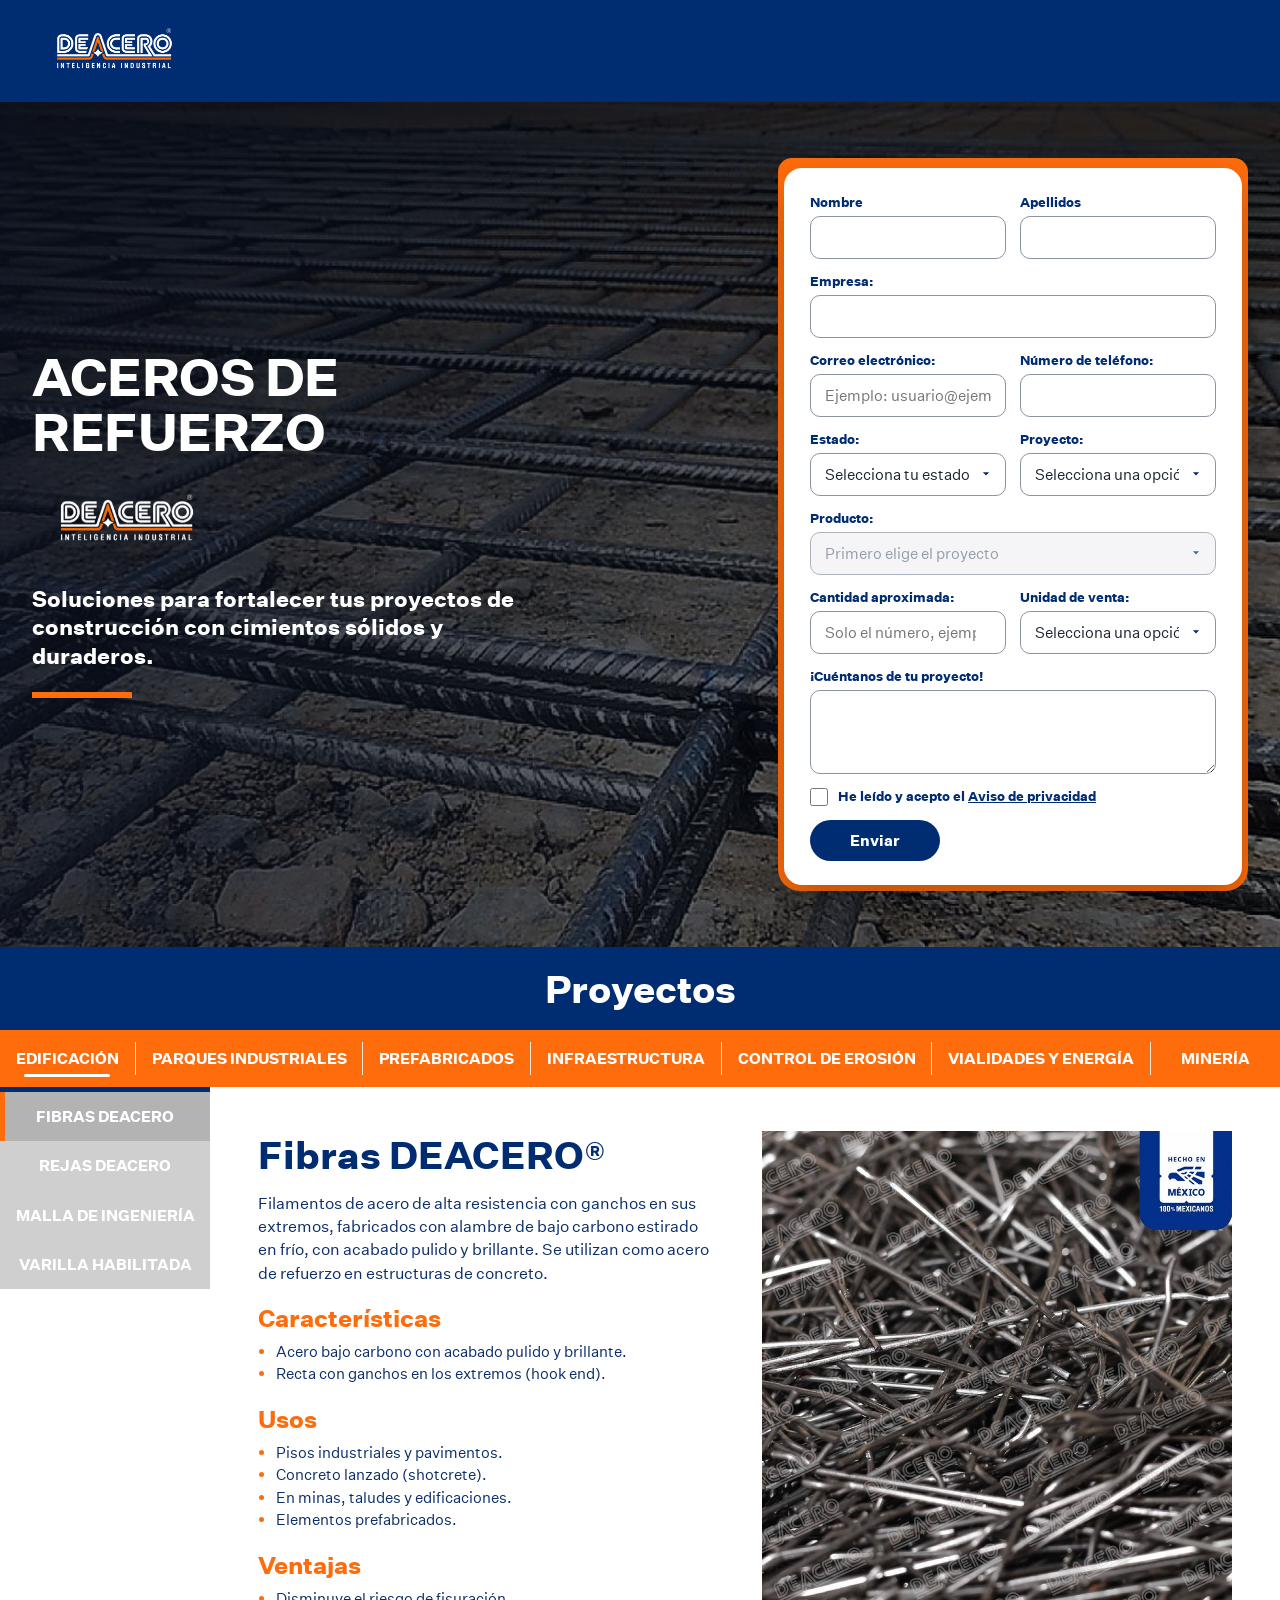
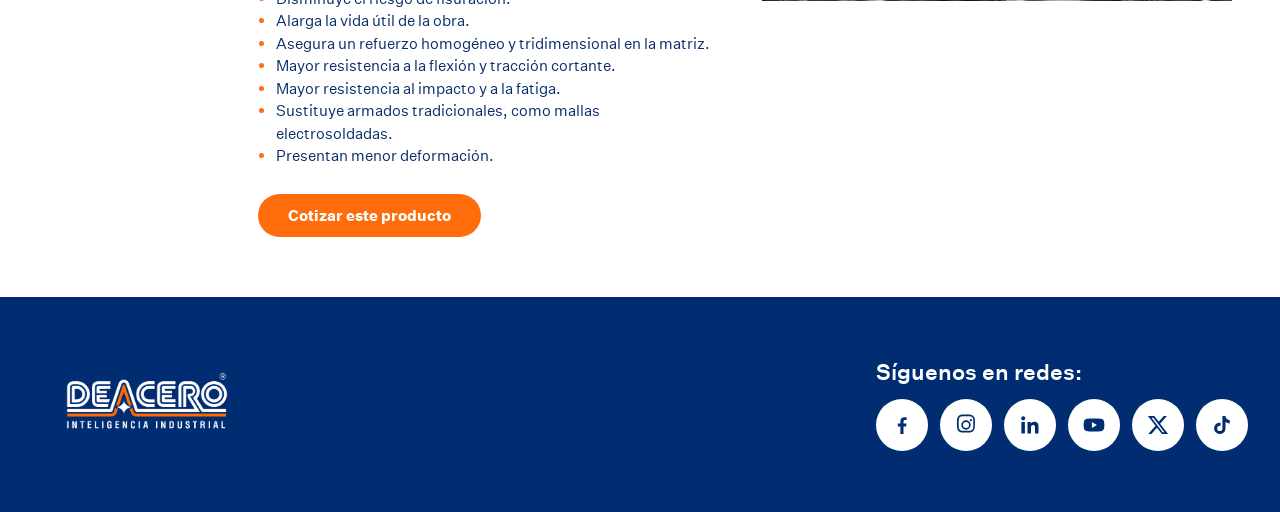
==== commit 5e78069f: "Rediseno Aceros de Refuerzo pasa a la pagina oficial (CSA-286) La raiz toma la version revisada en /" ====
--- a/index.html
+++ b/index.html
@@ -1,2389 +1,341 @@
-<!doctype html><html lang="en"><head>
-    <meta charset="utf-8">
-    <title>Sistemas Constructivos</title>
-    <link rel="shortcut icon" href="images/favicon-32x32.png">
-    <meta name="description" content="Sistemas constructivos">
-    
-    
-    
-    
-    
-    
-    
-    
-    
-    
-<meta name="viewport" content="width=device-width, initial-scale=1">
-
-    <meta property="og:description" content="Sistemas constructivos">
-    <meta property="og:title" content="Sistemas Constructivos">
-    <meta name="twitter:description" content="Sistemas constructivos">
-    <meta name="twitter:title" content="Sistemas Constructivos">
-
-    
-
-    
-    <style>
-a.cta_button{-moz-box-sizing:content-box !important;-webkit-box-sizing:content-box !important;box-sizing:content-box !important;vertical-align:middle}.hs-breadcrumb-menu{list-style-type:none;margin:0px 0px 0px 0px;padding:0px 0px 0px 0px}.hs-breadcrumb-menu-item{float:left;padding:10px 0px 10px 10px}.hs-breadcrumb-menu-divider:before{content:'›';padding-left:10px}.hs-featured-image-link{border:0}.hs-featured-image{float:right;margin:0 0 20px 20px;max-width:50%}@media (max-width: 568px){.hs-featured-image{float:none;margin:0;width:100%;max-width:100%}}.hs-screen-reader-text{clip:rect(1px, 1px, 1px, 1px);height:1px;overflow:hidden;position:absolute !important;width:1px}
-</style>
-
-<link rel="stylesheet" href="https://cdnjs.cloudflare.com/ajax/libs/font-awesome/5.15.3/css/all.min.css">
-<link rel="stylesheet" href="https://cdnjs.cloudflare.com/ajax/libs/slick-carousel/1.8.1/slick.min.css">
-<link rel="stylesheet" href="https://cdnjs.cloudflare.com/ajax/libs/slick-carousel/1.8.1/slick-theme.min.css">
-<link rel="stylesheet" href="https://cdnjs.cloudflare.com/ajax/libs/magnific-popup.js/1.1.0/magnific-popup.min.css">
-<link rel="stylesheet" href="https://cdnjs.cloudflare.com/ajax/libs/aos/3.0.0-beta.6/aos.css">
-<link rel="stylesheet" href="css/template_main.min.css">
-<link rel="stylesheet" href="css/template_child.min.css">
-<link rel="stylesheet" href="css/module_Tabs.min.css">
-<link rel="stylesheet" href="css/module_Accordion.min.css">
-
-  <style>
-    .cards_widget_1690571192233 .card-image-wrapper,
-    .cards_widget_1690571192233 .card-image-bg {
-      padding-bottom: 133.33333333333331%;
-    }
-    
-    
-      @media (max-width: 767px) {
-        .cards_widget_1690571192233 .cards-single {
-          transition-delay: 300ms !important;
-        }
-      }
-      @media (min-width: 768px) and (max-width: 991px) {
-        .cards_widget_1690571192233 .cards-single:nth-child(odd) {
-          transition-delay: 300ms !important;
-        }
-        .cards_widget_1690571192233 .cards-single:nth-child(even) {
-          transition-delay: 600ms !important;
-        }
-      }
-    
-  </style>
-
-<link rel="stylesheet" href="css/module_follow_me_lp.min.css">
-<link rel="stylesheet" href="css/lead-form.css">
-
-	<style>
-    
-    
-      .footer-inner {
-        background-color: rgba(235, 106, 0, 1.0) !important;
-      }
-    
-    
-    
-    
-      .footer-bottom {
-        background-color: rgba(235, 106, 0, 1.0);
-      }
-    
-    
-	</style>
-
-<style>
-  @font-face {
-    font-family: "Rubik";
-    font-weight: 700;
-    font-style: normal;
-    font-display: swap;
-    src: url("css/fonts/Rubik-700.woff2") format("woff2"), url("css/fonts/Rubik-700.woff") format("woff");
-  }
-  @font-face {
-    font-family: "Rubik";
-    font-weight: 400;
-    font-style: normal;
-    font-display: swap;
-    src: url("css/fonts/Rubik-regular.woff2") format("woff2"), url("css/fonts/Rubik-regular.woff") format("woff");
-  }
-  @font-face {
-    font-family: "Rubik";
-    font-weight: 600;
-    font-style: normal;
-    font-display: swap;
-    src: url("css/fonts/Rubik-600.woff2") format("woff2"), url("css/fonts/Rubik-600.woff") format("woff");
-  }
-</style>
-
-<!-- Editor Styles -->
-<style id="hs_editor_style" type="text/css">
-#hs_cos_wrapper_widget_1695664962442  { display: block !important; padding-bottom: 20px !important; padding-left: 40px !important; padding-right: 40px !important; padding-top: 10px !important }
-#hs_cos_wrapper_widget_1691519198725  { display: block !important; margin-top: -30px !important }
-#hs_cos_wrapper_module_1691536084732  { display: block !important; margin-top: -30px !important }
-#hs_cos_wrapper_widget_1691519577775  { display: block !important; padding-bottom: 25px !important }
-#hs_cos_wrapper_widget_1690225387286  { background-color: #eb6a00 !important; background-image: none !important; display: block !important; margin-bottom: 0px !important; padding-bottom: 0px !important }
-#hs_cos_wrapper_widget_1690225387286 input[type="submit"] { background-color: #002D6F !important; background-image: none !important; border-color: #ff6b00 !important; border-radius: 0px !important; border-style: none !important; color: #FFFFFF !important; font-family: Arial, sans-serif !important; font-size: 14px !important; line-height: 14px !important; padding-bottom: 10px !important; padding-left: 35px !important; padding-right: 35px !important; padding-top: 10px !important }
-#hs_cos_wrapper_widget_1690225387286 .hs-button { background-color: #002D6F !important; background-image: none !important; border-color: #ff6b00 !important; border-radius: 0px !important; border-style: none !important; color: #FFFFFF !important; font-family: Arial, sans-serif !important; font-size: 14px !important; line-height: 14px !important; padding-bottom: 10px !important; padding-left: 35px !important; padding-right: 35px !important; padding-top: 10px !important }
-#hs_cos_wrapper_widget_1690225387286 input[type="text"] { background-color: #FFFFFF !important; background-image: none !important; border-color: #BFBFBF !important; border-radius: 0px !important; border-width: 0px !important; font-family: Helvetica, Trebuchet MS, sans-serif !important; font-size: 14px !important; line-height: 14px !important; margin-top: 0px !important; padding-bottom: 10px !important; padding-top: 10px !important }
-#hs_cos_wrapper_widget_1690225387286 input[type="email"] { background-color: #FFFFFF !important; background-image: none !important; border-color: #BFBFBF !important; border-radius: 0px !important; border-width: 0px !important; font-family: Helvetica, Trebuchet MS, sans-serif !important; font-size: 14px !important; line-height: 14px !important; margin-top: 0px !important; padding-bottom: 10px !important; padding-top: 10px !important }
-#hs_cos_wrapper_widget_1690225387286 textarea { background-color: #FFFFFF !important; background-image: none !important; border-color: #BFBFBF !important; border-radius: 0px !important; border-width: 0px !important; font-family: Helvetica, Trebuchet MS, sans-serif !important; font-size: 14px !important; line-height: 14px !important; margin-top: 0px !important; padding-bottom: 10px !important; padding-top: 10px !important }
-#hs_cos_wrapper_widget_1690225387286 input[type="number"] { background-color: #FFFFFF !important; background-image: none !important; border-color: #BFBFBF !important; border-radius: 0px !important; border-width: 0px !important; font-family: Helvetica, Trebuchet MS, sans-serif !important; font-size: 14px !important; line-height: 14px !important; margin-top: 0px !important; padding-bottom: 10px !important; padding-top: 10px !important }
-#hs_cos_wrapper_widget_1690225387286 select { background-color: #FFFFFF !important; background-image: none !important; border-color: #BFBFBF !important; border-radius: 0px !important; border-width: 0px !important; font-family: Helvetica, Trebuchet MS, sans-serif !important; font-size: 14px !important; line-height: 14px !important; margin-top: 0px !important; padding-bottom: 10px !important; padding-top: 10px !important }
-#hs_cos_wrapper_widget_1690225387286 input[type="file"] { background-color: #FFFFFF !important; background-image: none !important; border-color: #BFBFBF !important; border-radius: 0px !important; border-width: 0px !important; font-family: Helvetica, Trebuchet MS, sans-serif !important; font-size: 14px !important; line-height: 14px !important; margin-top: 0px !important; padding-bottom: 10px !important; padding-top: 10px !important }
-#hs_cos_wrapper_widget_1690225387286 input[type="tel"] { background-color: #FFFFFF !important; background-image: none !important; border-color: #BFBFBF !important; border-radius: 0px !important; border-width: 0px !important; font-family: Helvetica, Trebuchet MS, sans-serif !important; font-size: 14px !important; line-height: 14px !important; margin-top: 0px !important; padding-bottom: 10px !important; padding-top: 10px !important }
-#hs_cos_wrapper_widget_1690225387286 input[type="date"] { background-color: #FFFFFF !important; background-image: none !important; border-color: #BFBFBF !important; border-radius: 0px !important; border-width: 0px !important; font-family: Helvetica, Trebuchet MS, sans-serif !important; font-size: 14px !important; line-height: 14px !important; margin-top: 0px !important; padding-bottom: 10px !important; padding-top: 10px !important }
-#hs_cos_wrapper_widget_1690225387286 .hs-error-msg { color: #FFFFFF !important; font-size: 13px !important; line-height: 10.8px !important }
-#hs_cos_wrapper_widget_1690225387286 .hs_error_rollup .hs-error-msgs .hs-main-font-element { color: #FFFFFF !important; font-size: 13px !important; line-height: 10.8px !important }
-#hs_cos_wrapper_widget_1690225387286 .hsfc-ErrorAlert { color: #FFFFFF !important; font-size: 13px !important; line-height: 10.8px !important }
-#hs_cos_wrapper_widget_1690225387286 label:not(.hs-error-msg) { font-family: Helvetica, Trebuchet MS, sans-serif !important; font-size: 14px !important; line-height: 4px !important }
-#hs_cos_wrapper_widget_1690225387286 label:not(.hs-error-msg) p , #hs_cos_wrapper_widget_1690225387286 label:not(.hs-error-msg) li , #hs_cos_wrapper_widget_1690225387286 label:not(.hs-error-msg) span , #hs_cos_wrapper_widget_1690225387286 label:not(.hs-error-msg) label , #hs_cos_wrapper_widget_1690225387286 label:not(.hs-error-msg) h1 , #hs_cos_wrapper_widget_1690225387286 label:not(.hs-error-msg) h2 , #hs_cos_wrapper_widget_1690225387286 label:not(.hs-error-msg) h3 , #hs_cos_wrapper_widget_1690225387286 label:not(.hs-error-msg) h4 , #hs_cos_wrapper_widget_1690225387286 label:not(.hs-error-msg) h5 , #hs_cos_wrapper_widget_1690225387286 label:not(.hs-error-msg) h6  { font-family: Helvetica, Trebuchet MS, sans-serif !important; font-size: 14px !important; line-height: 4px !important }
-#hs_cos_wrapper_widget_1690225387286 .hs-richtext { font-family: Helvetica, Trebuchet MS, sans-serif !important; font-size: 20px !important; line-height: 27px !important }
-#hs_cos_wrapper_widget_1690225387286 .hs-richtext p { font-family: Helvetica, Trebuchet MS, sans-serif !important; font-size: 20px !important; line-height: 27px !important }
-#hs_cos_wrapper_widget_1690225387286 .form-title { font-family: Helvetica, Trebuchet MS, sans-serif !important; font-size: 20px !important; line-height: 27px !important }
-#hs_cos_wrapper_widget_1690225387286 .submitted-message { font-family: Helvetica, Trebuchet MS, sans-serif !important; font-size: 20px !important; line-height: 27px !important }
-#hs_cos_wrapper_widget_1690234818536  { color: #FFFFFF !important; display: block !important; font-family: Helvetica, Trebuchet MS, sans-serif !important; font-weight: bold !important; text-align: center !important }
-#hs_cos_wrapper_widget_1690234818536  p , #hs_cos_wrapper_widget_1690234818536  li , #hs_cos_wrapper_widget_1690234818536  span , #hs_cos_wrapper_widget_1690234818536  label , #hs_cos_wrapper_widget_1690234818536  h1 , #hs_cos_wrapper_widget_1690234818536  h2 , #hs_cos_wrapper_widget_1690234818536  h3 , #hs_cos_wrapper_widget_1690234818536  h4 , #hs_cos_wrapper_widget_1690234818536  h5 , #hs_cos_wrapper_widget_1690234818536  h6  { color: #FFFFFF !important; font-family: Helvetica, Trebuchet MS, sans-serif !important; font-weight: bold !important }
-#hs_cos_wrapper_module_16903122240884  { color: #0c2d87 !important; display: block !important; font-weight: bold !important; text-align: center !important }
-#hs_cos_wrapper_module_16903122240884  p , #hs_cos_wrapper_module_16903122240884  li , #hs_cos_wrapper_module_16903122240884  span , #hs_cos_wrapper_module_16903122240884  label , #hs_cos_wrapper_module_16903122240884  h1 , #hs_cos_wrapper_module_16903122240884  h2 , #hs_cos_wrapper_module_16903122240884  h3 , #hs_cos_wrapper_module_16903122240884  h4 , #hs_cos_wrapper_module_16903122240884  h5 , #hs_cos_wrapper_module_16903122240884  h6  { color: #0c2d87 !important; font-weight: bold !important }
-#hs_cos_wrapper_widget_1690570274481  { display: block !important; padding-left: 50px !important; padding-right: 50px !important }
-#hs_cos_wrapper_widget_1695663763258  { display: block !important; padding-left: 50px !important; padding-right: 50px !important }
-#hs_cos_wrapper_widget_1690576838173  { border-radius: 0px !important; border-width: 0px !important; display: block !important; padding-bottom: 0px !important; padding-left: 50px !important; padding-right: 50px !important; padding-top: 0px !important }
-#hs_cos_wrapper_widget_1690570363080  { display: block !important; margin-bottom: -10px !important; margin-top: -20px !important; padding-left: 30px !important; padding-right: 30px !important }
-#hs_cos_wrapper_widget_1695665809149  { display: block !important; padding-left: 15px !important; padding-right: 15px !important }
-#hs_cos_wrapper_widget_1690225387286  { background-color: #eb6a00 !important; background-image: none !important; display: block !important; margin-bottom: 0px !important; padding-bottom: 0px !important }
-#hs_cos_wrapper_widget_1690225387286 input[type="submit"] { background-color: #002D6F !important; background-image: none !important; border-color: #ff6b00 !important; border-radius: 0px !important; border-style: none !important; color: #FFFFFF !important; font-family: Arial, sans-serif !important; font-size: 14px !important; line-height: 14px !important; padding-bottom: 10px !important; padding-left: 35px !important; padding-right: 35px !important; padding-top: 10px !important }
-#hs_cos_wrapper_widget_1690225387286 .hs-button { background-color: #002D6F !important; background-image: none !important; border-color: #ff6b00 !important; border-radius: 0px !important; border-style: none !important; color: #FFFFFF !important; font-family: Arial, sans-serif !important; font-size: 14px !important; line-height: 14px !important; padding-bottom: 10px !important; padding-left: 35px !important; padding-right: 35px !important; padding-top: 10px !important }
-#hs_cos_wrapper_widget_1690225387286 input[type="text"] { background-color: #FFFFFF !important; background-image: none !important; border-color: #BFBFBF !important; border-radius: 0px !important; border-width: 0px !important; font-family: Helvetica, Trebuchet MS, sans-serif !important; font-size: 14px !important; line-height: 14px !important; margin-top: 0px !important; padding-bottom: 10px !important; padding-top: 10px !important }
-#hs_cos_wrapper_widget_1690225387286 input[type="email"] { background-color: #FFFFFF !important; background-image: none !important; border-color: #BFBFBF !important; border-radius: 0px !important; border-width: 0px !important; font-family: Helvetica, Trebuchet MS, sans-serif !important; font-size: 14px !important; line-height: 14px !important; margin-top: 0px !important; padding-bottom: 10px !important; padding-top: 10px !important }
-#hs_cos_wrapper_widget_1690225387286 textarea { background-color: #FFFFFF !important; background-image: none !important; border-color: #BFBFBF !important; border-radius: 0px !important; border-width: 0px !important; font-family: Helvetica, Trebuchet MS, sans-serif !important; font-size: 14px !important; line-height: 14px !important; margin-top: 0px !important; padding-bottom: 10px !important; padding-top: 10px !important }
-#hs_cos_wrapper_widget_1690225387286 input[type="number"] { background-color: #FFFFFF !important; background-image: none !important; border-color: #BFBFBF !important; border-radius: 0px !important; border-width: 0px !important; font-family: Helvetica, Trebuchet MS, sans-serif !important; font-size: 14px !important; line-height: 14px !important; margin-top: 0px !important; padding-bottom: 10px !important; padding-top: 10px !important }
-#hs_cos_wrapper_widget_1690225387286 select { background-color: #FFFFFF !important; background-image: none !important; border-color: #BFBFBF !important; border-radius: 0px !important; border-width: 0px !important; font-family: Helvetica, Trebuchet MS, sans-serif !important; font-size: 14px !important; line-height: 14px !important; margin-top: 0px !important; padding-bottom: 10px !important; padding-top: 10px !important }
-#hs_cos_wrapper_widget_1690225387286 input[type="file"] { background-color: #FFFFFF !important; background-image: none !important; border-color: #BFBFBF !important; border-radius: 0px !important; border-width: 0px !important; font-family: Helvetica, Trebuchet MS, sans-serif !important; font-size: 14px !important; line-height: 14px !important; margin-top: 0px !important; padding-bottom: 10px !important; padding-top: 10px !important }
-#hs_cos_wrapper_widget_1690225387286 input[type="tel"] { background-color: #FFFFFF !important; background-image: none !important; border-color: #BFBFBF !important; border-radius: 0px !important; border-width: 0px !important; font-family: Helvetica, Trebuchet MS, sans-serif !important; font-size: 14px !important; line-height: 14px !important; margin-top: 0px !important; padding-bottom: 10px !important; padding-top: 10px !important }
-#hs_cos_wrapper_widget_1690225387286 input[type="date"] { background-color: #FFFFFF !important; background-image: none !important; border-color: #BFBFBF !important; border-radius: 0px !important; border-width: 0px !important; font-family: Helvetica, Trebuchet MS, sans-serif !important; font-size: 14px !important; line-height: 14px !important; margin-top: 0px !important; padding-bottom: 10px !important; padding-top: 10px !important }
-#hs_cos_wrapper_widget_1690225387286 .hs-error-msg { color: #FFFFFF !important; font-size: 13px !important; line-height: 10.8px !important }
-#hs_cos_wrapper_widget_1690225387286 .hs_error_rollup .hs-error-msgs .hs-main-font-element { color: #FFFFFF !important; font-size: 13px !important; line-height: 10.8px !important }
-#hs_cos_wrapper_widget_1690225387286 .hsfc-ErrorAlert { color: #FFFFFF !important; font-size: 13px !important; line-height: 10.8px !important }
-#hs_cos_wrapper_widget_1690225387286 label:not(.hs-error-msg) { font-family: Helvetica, Trebuchet MS, sans-serif !important; font-size: 14px !important; line-height: 4px !important }
-#hs_cos_wrapper_widget_1690225387286 label:not(.hs-error-msg) p , #hs_cos_wrapper_widget_1690225387286 label:not(.hs-error-msg) li , #hs_cos_wrapper_widget_1690225387286 label:not(.hs-error-msg) span , #hs_cos_wrapper_widget_1690225387286 label:not(.hs-error-msg) label , #hs_cos_wrapper_widget_1690225387286 label:not(.hs-error-msg) h1 , #hs_cos_wrapper_widget_1690225387286 label:not(.hs-error-msg) h2 , #hs_cos_wrapper_widget_1690225387286 label:not(.hs-error-msg) h3 , #hs_cos_wrapper_widget_1690225387286 label:not(.hs-error-msg) h4 , #hs_cos_wrapper_widget_1690225387286 label:not(.hs-error-msg) h5 , #hs_cos_wrapper_widget_1690225387286 label:not(.hs-error-msg) h6  { font-family: Helvetica, Trebuchet MS, sans-serif !important; font-size: 14px !important; line-height: 4px !important }
-#hs_cos_wrapper_widget_1690225387286 .hs-richtext { font-family: Helvetica, Trebuchet MS, sans-serif !important; font-size: 20px !important; line-height: 27px !important }
-#hs_cos_wrapper_widget_1690225387286 .hs-richtext p { font-family: Helvetica, Trebuchet MS, sans-serif !important; font-size: 20px !important; line-height: 27px !important }
-#hs_cos_wrapper_widget_1690225387286 .form-title { font-family: Helvetica, Trebuchet MS, sans-serif !important; font-size: 20px !important; line-height: 27px !important }
-#hs_cos_wrapper_widget_1690225387286 .submitted-message { font-family: Helvetica, Trebuchet MS, sans-serif !important; font-size: 20px !important; line-height: 27px !important }
-#hs_cos_wrapper_widget_1691519198725  { display: block !important; margin-top: -30px !important }
-#hs_cos_wrapper_module_1691536084732  { display: block !important; margin-top: -30px !important }
-#hs_cos_wrapper_widget_1691519577775  { display: block !important; padding-bottom: 25px !important }
-#hs_cos_wrapper_widget_1690234818536  { color: #FFFFFF !important; display: block !important; font-family: Helvetica, Trebuchet MS, sans-serif !important; font-weight: bold !important; text-align: center !important }
-#hs_cos_wrapper_widget_1690234818536  p , #hs_cos_wrapper_widget_1690234818536  li , #hs_cos_wrapper_widget_1690234818536  span , #hs_cos_wrapper_widget_1690234818536  label , #hs_cos_wrapper_widget_1690234818536  h1 , #hs_cos_wrapper_widget_1690234818536  h2 , #hs_cos_wrapper_widget_1690234818536  h3 , #hs_cos_wrapper_widget_1690234818536  h4 , #hs_cos_wrapper_widget_1690234818536  h5 , #hs_cos_wrapper_widget_1690234818536  h6  { color: #FFFFFF !important; font-family: Helvetica, Trebuchet MS, sans-serif !important; font-weight: bold !important }
-#hs_cos_wrapper_module_16903122240884  { color: #0c2d87 !important; display: block !important; font-weight: bold !important; text-align: center !important }
-#hs_cos_wrapper_module_16903122240884  p , #hs_cos_wrapper_module_16903122240884  li , #hs_cos_wrapper_module_16903122240884  span , #hs_cos_wrapper_module_16903122240884  label , #hs_cos_wrapper_module_16903122240884  h1 , #hs_cos_wrapper_module_16903122240884  h2 , #hs_cos_wrapper_module_16903122240884  h3 , #hs_cos_wrapper_module_16903122240884  h4 , #hs_cos_wrapper_module_16903122240884  h5 , #hs_cos_wrapper_module_16903122240884  h6  { color: #0c2d87 !important; font-weight: bold !important }
-#hs_cos_wrapper_widget_1690570363080  { display: block !important; margin-bottom: -10px !important; margin-top: -20px !important; padding-left: 30px !important; padding-right: 30px !important }
-#hs_cos_wrapper_widget_1695665809149  { display: block !important; padding-left: 15px !important; padding-right: 15px !important }
-#hs_cos_wrapper_widget_1690570274481  { display: block !important; padding-left: 50px !important; padding-right: 50px !important }
-#hs_cos_wrapper_widget_1695663763258  { display: block !important; padding-left: 50px !important; padding-right: 50px !important }
-#hs_cos_wrapper_widget_1690576838173  { border-radius: 0px !important; border-width: 0px !important; display: block !important; padding-bottom: 0px !important; padding-left: 50px !important; padding-right: 50px !important; padding-top: 0px !important }
-.header_dnd_area-row-0-force-full-width-section > .row-fluid {
-  max-width: none !important;
-}
-.widget_1695664962442-flexbox-positioning {
-  display: -ms-flexbox !important;
-  -ms-flex-direction: column !important;
-  -ms-flex-align: start !important;
-  -ms-flex-pack: start;
-  display: flex !important;
-  flex-direction: column !important;
-  align-items: flex-start !important;
-  justify-content: flex-start;
-}
-.widget_1695664962442-flexbox-positioning > div {
-  max-width: 100%;
-  flex-shrink: 0 !important;
-}
-.dnd_area-row-0-max-width-section-centering > .row-fluid {
-  max-width: 1000px !important;
-  margin-left: auto !important;
-  margin-right: auto !important;
-}
-.dnd_area-row-1-max-width-section-centering > .row-fluid {
-  max-width: 1000px !important;
-  margin-left: auto !important;
-  margin-right: auto !important;
-}
-.dnd_area-row-2-max-width-section-centering > .row-fluid {
-  max-width: 1000px !important;
-  margin-left: auto !important;
-  margin-right: auto !important;
-}
-.dnd_area-row-4-max-width-section-centering > .row-fluid {
-  max-width: 1000px !important;
-  margin-left: auto !important;
-  margin-right: auto !important;
-}
-.dnd_area-row-5-max-width-section-centering > .row-fluid {
-  max-width: 1100px !important;
-  margin-left: auto !important;
-  margin-right: auto !important;
-}
-.dnd_area-row-6-max-width-section-centering > .row-fluid {
-  max-width: 1000px !important;
-  margin-left: auto !important;
-  margin-right: auto !important;
-}
-.widget_1690570274481-flexbox-positioning {
-  display: -ms-flexbox !important;
-  -ms-flex-direction: column !important;
-  -ms-flex-align: start !important;
-  -ms-flex-pack: start;
-  display: flex !important;
-  flex-direction: column !important;
-  align-items: flex-start !important;
-  justify-content: flex-start;
-}
-.widget_1690570274481-flexbox-positioning > div {
-  max-width: 100%;
-  flex-shrink: 0 !important;
-}
-.widget_1690576838173-flexbox-positioning {
-  display: -ms-flexbox !important;
-  -ms-flex-direction: column !important;
-  -ms-flex-align: start !important;
-  -ms-flex-pack: start;
-  display: flex !important;
-  flex-direction: column !important;
-  align-items: flex-start !important;
-  justify-content: flex-start;
-}
-.widget_1690576838173-flexbox-positioning > div {
-  max-width: 100%;
-  flex-shrink: 0 !important;
-}
-.footer_dnd_area-row-0-force-full-width-section > .row-fluid {
-  max-width: none !important;
-}
-/* HubSpot Non-stacked Media Query Styles */
-@media (min-width:768px) {
-  .dnd_area-row-0-vertical-alignment > .row-fluid {
-    display: -ms-flexbox !important;
-    -ms-flex-direction: row;
-    display: flex !important;
-    flex-direction: row;
-  }
-  .dnd_area-row-5-vertical-alignment > .row-fluid {
-    display: -ms-flexbox !important;
-    -ms-flex-direction: row;
-    display: flex !important;
-    flex-direction: row;
-  }
-  .cell_1690225771062-vertical-alignment {
-    display: -ms-flexbox !important;
-    -ms-flex-direction: column !important;
-    -ms-flex-pack: center !important;
-    display: flex !important;
-    flex-direction: column !important;
-    justify-content: center !important;
-  }
-  .cell_1690225771062-vertical-alignment > div {
-    flex-shrink: 0 !important;
-  }
-  .cell_1690225997196-vertical-alignment {
-    display: -ms-flexbox !important;
-    -ms-flex-direction: column !important;
-    -ms-flex-pack: center !important;
-    display: flex !important;
-    flex-direction: column !important;
-    justify-content: center !important;
-  }
-  .cell_1690225997196-vertical-alignment > div {
-    flex-shrink: 0 !important;
-  }
-  .cell_16905729617042-vertical-alignment {
-    display: -ms-flexbox !important;
-    -ms-flex-direction: column !important;
-    -ms-flex-pack: center !important;
-    display: flex !important;
-    flex-direction: column !important;
-    justify-content: center !important;
-  }
-  .cell_16905729617042-vertical-alignment > div {
-    flex-shrink: 0 !important;
-  }
-}
-/* HubSpot Styles (default) */
-.header_dnd_area-row-0-padding {
-  padding-top: 40px !important;
-  padding-bottom: 40px !important;
-}
-.header_dnd_area-row-0-background-layers {
-  background-image: linear-gradient(rgba(0, 45, 111, 1), rgba(0, 45, 111, 1)) !important;
-  background-position: left top !important;
-  background-size: auto !important;
-  background-repeat: no-repeat !important;
-}
-.dnd_area-row-0-padding {
-  padding-top: 0rem !important;
-  padding-bottom: 0rem !important;
-}
-.dnd_area-row-0-background-layers {
-  background-image: url('images/bg-malla.jpg') !important;
-  background-position: center top !important;
-  background-size: cover !important;
-  background-repeat: no-repeat !important;
-}
-.dnd_area-row-1-padding {
-  padding-top: 30px !important;
-  padding-bottom: 30px !important;
-}
-.dnd_area-row-1-background-layers {
-  background-image: linear-gradient(rgba(12, 45, 135, 1), rgba(12, 45, 135, 1)) !important;
-  background-position: left top !important;
-  background-size: auto !important;
-  background-repeat: no-repeat !important;
-}
-.dnd_area-row-2-padding {
-  padding-top: 0px !important;
-  padding-bottom: 60px !important;
-  padding-left: 0px !important;
-  padding-right: 0px !important;
-}
-.dnd_area-row-3-hidden {
-  display: none !important;
-}
-.dnd_area-row-3-background-layers {
-  background-image: linear-gradient(rgba(238, 238, 238, 1), rgba(238, 238, 238, 1)) !important;
-  background-position: left top !important;
-  background-size: auto !important;
-  background-repeat: no-repeat !important;
-}
-.dnd_area-row-4-padding {
-  padding-top: 35px !important;
-  padding-bottom: 60px !important;
-}
-.dnd_area-row-4-background-layers {
-  background-image: linear-gradient(rgba(209, 209, 209, 1), rgba(209, 209, 209, 1)) !important;
-  background-position: left top !important;
-  background-size: auto !important;
-  background-repeat: no-repeat !important;
-}
-.dnd_area-row-5-padding {
-  padding-top: 60px !important;
-  padding-bottom: 40px !important;
-}
-.dnd_area-row-5-background-layers {
-  background-image: linear-gradient(rgba(235, 106, 0, 1), rgba(235, 106, 0, 1)) !important;
-  background-position: left top !important;
-  background-size: auto !important;
-  background-repeat: no-repeat !important;
-}
-.dnd_area-row-6-padding {
-  padding-top: 0px !important;
-  padding-bottom: 0px !important;
-}
-.dnd_area-row-6-background-layers {
-  background-image: linear-gradient(rgba(235, 106, 0, 1), rgba(235, 106, 0, 1)) !important;
-  background-position: left top !important;
-  background-size: auto !important;
-  background-repeat: no-repeat !important;
-}
-.cell_1690225771062-background-layers {
-  background-image: linear-gradient(rgba(235, 106, 0, 1), rgba(235, 106, 0, 1)) !important;
-  background-position: left top !important;
-  background-size: auto !important;
-  background-repeat: no-repeat !important;
-}
-.widget_1690225387286-hidden {
-  display: block !important;
-}
-.cell_1690225997196-margin {
-  margin-top: 100px !important;
-  margin-bottom: 100px !important;
-}
-.cell_1690225997196-padding {
-  padding-top: 20px !important;
-  padding-bottom: 20px !important;
-  padding-left: 40px !important;
-  padding-right: 40px !important;
-}
-.module_1691535866531-hidden {
-  display: none !important;
-}
-.module_1691536084732-hidden {
-  display: none !important;
-}
-.widget_1690574729650-hidden {
-  display: block !important;
-}
-.cell_16905775411502-hidden {
-  display: block !important;
-}
-.cell_1690570432267-padding {
-  padding-top: 85px !important;
-}
-.cell_16905702746352-padding {
-  padding-bottom: 0px !important;
-}
-.footer_dnd_area-row-0-padding {
-  padding-top: 0px !important;
-  padding-bottom: 0px !important;
-  padding-left: 0px !important;
-  padding-right: 0px !important;
-}
-.footer_dnd_area-row-0-background-layers {
-  background-image: linear-gradient(rgba(235, 106, 0, 1), rgba(235, 106, 0, 1)) !important;
-  background-position: left top !important;
-  background-size: auto !important;
-  background-repeat: no-repeat !important;
-}
-/* HubSpot Styles (mobile) */
-@media (max-width: 767px) {
-  .dnd_area-row-2-hidden {
-    display: none !important;
-  }
-  .dnd_area-row-3-hidden {
-    display: block !important;
-  }
-  .dnd_area-row-6-padding {
-    padding-top: 20px !important;
-    padding-bottom: 20px !important;
-  }
-  .widget_1690225387286-margin > #hs_cos_wrapper_widget_1690225387286 {
-    margin-bottom: 0px !important;
-  }
-  .widget_1690225387286-padding > #hs_cos_wrapper_widget_1690225387286 {
-    padding-bottom: 0px !important;
-  }
-  .widget_1690225997016-margin > #hs_cos_wrapper_widget_1690225997016 {
-    margin-top: 50px !important;
-  }
-  .widget_1690225997016-hidden {
-    display: none !important;
-  }
-  .module_1691535866531-margin > #hs_cos_wrapper_module_1691535866531 {
-    margin-top: 0px !important;
-    margin-bottom: 5px !important;
-  }
-  .module_1691535866531-hidden {
-    display: block !important;
-  }
-  .widget_1691519198725-hidden {
-    display: none !important;
-  }
-  .module_1691536084732-hidden {
-    display: block !important;
-  }
-  .widget_1690577540998-hidden {
-    display: block !important;
-  }
-}
-</style>
-    
-
-    
-<!--  Added by GoogleTagManager integration -->
-<script>
-var _hsp = window._hsp = window._hsp || [];
-window.dataLayer = window.dataLayer || [];
-function gtag(){dataLayer.push(arguments);}
-
-var useGoogleConsentModeV2 = true;
-var waitForUpdateMillis = 1000;
-
-
-
-var hsLoadGtm = function loadGtm() {
-    if(window._hsGtmLoadOnce) {
-      return;
-    }
-
-    if (useGoogleConsentModeV2) {
-
-      gtag('set','developer_id.dZTQ1Zm',true);
-
-      gtag('consent', 'default', {
-      'ad_storage': 'denied',
-      'analytics_storage': 'denied',
-      'ad_user_data': 'denied',
-      'ad_personalization': 'denied',
-      'wait_for_update': waitForUpdateMillis
-      });
-
-      _hsp.push(['useGoogleConsentModeV2'])
-    }
-
-    (function(w,d,s,l,i){w[l]=w[l]||[];w[l].push({'gtm.start':
-    new Date().getTime(),event:'gtm.js'});var f=d.getElementsByTagName(s)[0],
-    j=d.createElement(s),dl=l!='dataLayer'?'&l='+l:'';j.async=true;j.src=
-    'https://www.googletagmanager.com/gtm.js?id='+i+dl;f.parentNode.insertBefore(j,f);
-    })(window,document,'script','dataLayer','GTM-5L7FBLP');
-
-    window._hsGtmLoadOnce = true;
-};
-
-_hsp.push(['addPrivacyConsentListener', function(consent){
-  if(consent.allowed || (consent.categories && consent.categories.analytics)){
-    hsLoadGtm();
-  }
-}]);
-
-</script>
-
-<!-- /Added by GoogleTagManager integration -->
-
-    <link rel="canonical" href="https://landing.deacero.com/sistemas-constructivos">
-
-<meta name="google-site-verification" content="kcYTwIu4d4A_ZE3gISejtreHNVkc-BbjgNj8BpJzRII">
-<meta property="og:url" content="https://landing.deacero.com/sistemas-constructivos">
-<meta name="twitter:card" content="summary">
-<meta http-equiv="content-language" content="en">
-
-
-
-
-
-
-
-    
-    <noscript>
-      <style type="text/css">
-        [data-aos] {
-          opacity: 1 !important;
-          transform: translate(0) scale(1) !important;
-          pointer-events: auto !important;
-        }
-      </style>
-    </noscript>
-  <meta name="generator" content="HubSpot"></head>
-  
-  
-  
-	
-  
-  
-  
-  <body>
-<!--  Added by GoogleTagManager integration -->
-<noscript><iframe src="https://www.googletagmanager.com/ns.html?id=GTM-5L7FBLP" height="0" width="0" style="display:none;visibility:hidden"></iframe></noscript>
-
-<!-- /Added by GoogleTagManager integration -->
-
-    <div class="body-wrapper header-type-default   hs-content-id-136458498178 hs-landing-page hs-page ">
-      
-        <div data-global-resource-path="deacero-2023/templates/partials/header-lp.html">
-  <header class="header header-static header-default">
-    <div class="container-fluid">
-<div class="row-fluid-wrapper">
-<div class="row-fluid">
-<div class="span12 widget-span widget-type-cell " style="" data-widget-type="cell" data-x="0" data-w="12">
-
-<div class="row-fluid-wrapper row-depth-1 row-number-1 dnd-section header_dnd_area-row-0-background-layers header_dnd_area-row-0-padding header_dnd_area-row-0-force-full-width-section header_dnd_area-row-0-background-color">
-<div class="row-fluid ">
-<div class="span12 widget-span widget-type-cell dnd-column" style="" data-widget-type="cell" data-x="0" data-w="12">
-
-<div class="row-fluid-wrapper row-depth-1 row-number-2 dnd-row">
-<div class="row-fluid ">
-<div class="span12 widget-span widget-type-custom_widget widget_1695664962442-flexbox-positioning dnd-module" style="" data-widget-type="custom_widget" data-x="0" data-w="12">
-<div id="hs_cos_wrapper_widget_1695664962442" class="hs_cos_wrapper hs_cos_wrapper_widget hs_cos_wrapper_type_module widget-type-linked_image" style="" data-hs-cos-general-type="widget" data-hs-cos-type="module">
-    
-
-
-
-
-
-
-  
-
-
-
-<span id="hs_cos_wrapper_widget_1695664962442_" class="hs_cos_wrapper hs_cos_wrapper_widget hs_cos_wrapper_type_linked_image" style="" data-hs-cos-general-type="widget" data-hs-cos-type="linked_image"><a href="https://landing.deacero.com/sistemas-constructivos" target="_parent" id="hs-link-widget_1695664962442_" style="border-width:0px;border:0px;"><img src="images/DEACERO Inteligencia Industrial_Blanco.png" class="hs-image-widget " width="191" height="85" alt="Logo DEACERO" title="Logo DEACERO" loading="lazy"></a></span></div>
-
-</div><!--end widget-span -->
-</div><!--end row-->
-</div><!--end row-wrapper -->
-
-</div><!--end widget-span -->
-</div><!--end row-->
-</div><!--end row-wrapper -->
-
-</div><!--end widget-span -->
-</div>
-</div>
-</div>
-  </header>
-</div>
-      
-
-      
-<main id="main-content" class="body-container-wrapper">
-  <div class="container-fluid body-container body-container--about">
-<div class="row-fluid-wrapper">
-<div class="row-fluid">
-<div class="span12 widget-span widget-type-cell " style="" data-widget-type="cell" data-x="0" data-w="12">
-
-<div class="row-fluid-wrapper row-depth-1 row-number-1 dnd_area-row-0-max-width-section-centering dnd_area-row-0-vertical-alignment dnd_area-row-0-background-layers dnd-section dnd_area-row-0-padding dnd_area-row-0-background-image">
-<div class="row-fluid ">
-<div class="span7 widget-span widget-type-cell cell_1690225997196-vertical-alignment cell_1690225997196-margin dnd-column cell_1690225997196-padding" style="" data-widget-type="cell" data-x="0" data-w="7">
-
-<div class="row-fluid-wrapper row-depth-1 row-number-2 dnd-row">
-<div class="row-fluid ">
-<div class="span12 widget-span widget-type-custom_widget widget_1690225997016-margin widget_1690225997016-hidden dnd-module" style="" data-widget-type="custom_widget" data-x="0" data-w="12">
-<div id="hs_cos_wrapper_widget_1690225997016" class="hs_cos_wrapper hs_cos_wrapper_widget hs_cos_wrapper_type_module widget-type-rich_text" style="" data-hs-cos-general-type="widget" data-hs-cos-type="module"><span id="hs_cos_wrapper_widget_1690225997016_" class="hs_cos_wrapper hs_cos_wrapper_widget hs_cos_wrapper_type_rich_text" style="" data-hs-cos-general-type="widget" data-hs-cos-type="rich_text"><h1 style="font-weight: bold; line-height: .8;"><span style="font-size: 30px;"><span style="color: #ffffff;">SISTEMAS <br>CONSTRUCTIVOS</span></span></h1>
-<h1 style="font-weight: bold; line-height: .8;"><img src="images/DEACERO Inteligencia Industrial_Blanco.png" width="232" height="98" loading="lazy" alt="Logo DEACERO" style="height: auto; max-width: 100%; width: 232px; float: left; margin-left: 0px; margin-right: 10px;"></h1>
-<p>&nbsp;</p></span></div>
-
-</div><!--end widget-span -->
-</div><!--end row-->
-</div><!--end row-wrapper -->
-
-<div class="row-fluid-wrapper row-depth-1 row-number-3 dnd-row">
-<div class="row-fluid ">
-<div class="span12 widget-span widget-type-custom_widget module_1691535866531-margin dnd-module module_1691535866531-hidden" style="" data-widget-type="custom_widget" data-x="0" data-w="12">
-<div id="hs_cos_wrapper_module_1691535866531" class="hs_cos_wrapper hs_cos_wrapper_widget hs_cos_wrapper_type_module widget-type-rich_text" style="" data-hs-cos-general-type="widget" data-hs-cos-type="module"><span id="hs_cos_wrapper_module_1691535866531_" class="hs_cos_wrapper hs_cos_wrapper_widget hs_cos_wrapper_type_rich_text" style="" data-hs-cos-general-type="widget" data-hs-cos-type="rich_text"><h1 style="font-weight: bold;"><span style="color: #ffffff; font-size: 30px;">SISTEMAS CONSTRUCTIVOS</span><span style="color: #ffffff;">&nbsp;</span><img src="images/logoDEACERO_bco.png" alt="logoDEACERO_bco" width="255" height="74" loading="lazy" style="height: auto; max-width: 100%; width: 255px;"></h1></span></div>
-
-</div><!--end widget-span -->
-</div><!--end row-->
-</div><!--end row-wrapper -->
-
-<div class="row-fluid-wrapper row-depth-1 row-number-4 dnd-row">
-<div class="row-fluid ">
-<div class="span12 widget-span widget-type-custom_widget widget_1691519198725-hidden dnd-module" style="" data-widget-type="custom_widget" data-x="0" data-w="12">
-<div id="hs_cos_wrapper_widget_1691519198725" class="hs_cos_wrapper hs_cos_wrapper_widget hs_cos_wrapper_type_module widget-type-rich_text" style="" data-hs-cos-general-type="widget" data-hs-cos-type="module"><span id="hs_cos_wrapper_widget_1691519198725_" class="hs_cos_wrapper hs_cos_wrapper_widget hs_cos_wrapper_type_rich_text" style="" data-hs-cos-general-type="widget" data-hs-cos-type="rich_text"><h2 style="line-height: 1;"><span style="color: #ffffff; font-size: 24px;"><span data-usefontface="false" data-contrast="none" xml:lang="ES-ES" lang="ES-ES">Soluciones para fortalecer tus proyectos de construcción con cimientos sólidos y duraderos​</span></span><span>​</span></h2></span></div>
-
-</div><!--end widget-span -->
-</div><!--end row-->
-</div><!--end row-wrapper -->
-
-<div class="row-fluid-wrapper row-depth-1 row-number-5 dnd-row">
-<div class="row-fluid ">
-<div class="span12 widget-span widget-type-custom_widget module_1691536084732-hidden dnd-module" style="" data-widget-type="custom_widget" data-x="0" data-w="12">
-<div id="hs_cos_wrapper_module_1691536084732" class="hs_cos_wrapper hs_cos_wrapper_widget hs_cos_wrapper_type_module widget-type-rich_text" style="" data-hs-cos-general-type="widget" data-hs-cos-type="module"><span id="hs_cos_wrapper_module_1691536084732_" class="hs_cos_wrapper hs_cos_wrapper_widget hs_cos_wrapper_type_rich_text" style="" data-hs-cos-general-type="widget" data-hs-cos-type="rich_text"><h2 style="line-height: 1.25;"><span style="color: #ffffff; font-size: 30px;"><span data-usefontface="false" data-contrast="none" xml:lang="ES-ES" lang="ES-ES">Soluciones para fortalecer tus&nbsp;</span><span data-usefontface="false" data-contrast="none" xml:lang="ES-ES" lang="ES-ES">proyectos de construcción con&nbsp;</span><span data-usefontface="false" data-contrast="none" xml:lang="ES-ES" lang="ES-ES">cimientos sólidos y duraderos</span></span><span>​</span></h2></span></div>
-
-</div><!--end widget-span -->
-</div><!--end row-->
-</div><!--end row-wrapper -->
-
-<div class="row-fluid-wrapper row-depth-1 row-number-6 dnd-row">
-<div class="row-fluid ">
-<div class="span12 widget-span widget-type-custom_widget dnd-module" style="" data-widget-type="custom_widget" data-x="0" data-w="12">
-<div id="hs_cos_wrapper_widget_1691519577775" class="hs_cos_wrapper hs_cos_wrapper_widget hs_cos_wrapper_type_module" style="" data-hs-cos-general-type="widget" data-hs-cos-type="module">
-
-<hr style="
-  width: 20%;
-  border: 0 none;
-  border-bottom-width: 8px;
-  border-bottom-style: solid;
-  border-bottom-color: rgba(252, 79, 0, 1.0);
-  margin-left: 0;
-  margin-right: auto;
-  margin-top: 0;
-  margin-bottom: 0;
-"></div>
-
-</div><!--end widget-span -->
-</div><!--end row-->
-</div><!--end row-wrapper -->
-
-</div><!--end widget-span -->
-<div class="span5 widget-span widget-type-cell cell_1690225771062-background-layers dnd-column cell_1690225771062-background-color cell_1690225771062-vertical-alignment" style="" data-widget-type="cell" data-x="7" data-w="5">
-
-<div class="row-fluid-wrapper row-depth-1 row-number-7 dnd-row">
-<div class="row-fluid ">
-<div class="span12 widget-span widget-type-custom_widget widget_1690225387286-margin widget_1690225387286-padding widget_1690225387286-hidden dnd-module" style="" data-widget-type="custom_widget" data-x="0" data-w="12">
-<div id="hs_cos_wrapper_widget_1690225387286" class="hs_cos_wrapper hs_cos_wrapper_widget hs_cos_wrapper_type_module widget-type-form" style="" data-hs-cos-general-type="widget" data-hs-cos-type="module">
-
-
-	
-
-
-
-	<span id="hs_cos_wrapper_widget_1690225387286_" class="hs_cos_wrapper hs_cos_wrapper_widget hs_cos_wrapper_type_form" style="" data-hs-cos-general-type="widget" data-hs-cos-type="form"><h3 id="hs_cos_wrapper_widget_1690225387286_title" class="hs_cos_wrapper form-title" data-hs-cos-general-type="widget_field" data-hs-cos-type="text">Compártenos tus datos y nos pondremos en contacto:</h3>
-
-<!-- VERIFIED END-TO-END 2026-07-28 against vscodeOrg (sandbox): real Lead created, State/Country
-     resolved via PI2_Lead_SetAddress, CampaignMember created. See README for the sandbox-vs-prod
-     endpoint gotcha and the exact test evidence. -->
-<form action="https://deacero-2018.my.salesforce.com/servlet/servlet.WebToLead?encoding=UTF-8" method="POST" class="hs-form stacked hs-custom-form" id="deacero-lead-form">
-  <!-- EL ENDPOINT ES EL MY DOMAIN DEL ORG, no un host generico de Salesforce.
-       Los endpoints genericos (webto.salesforce.com y test.salesforce.com) YA NO
-       FUNCIONAN: devuelven "Lead Capture Page: Not available" y nunca crean el
-       Lead. Verificado el 2026-09-10 contra preprod2.
-
-       UNA SOLA PAGINA PARA TODOS LOS AMBIENTES. Lo que ves en el HTML es PROD, que
-       es lo que recibe cualquier visitante real. Para probar contra un sandbox se
-       agrega ?env= a la URL:
-         (sin parametro)   -> PROD
-         ?env=uat          -> UAT
-         ?env=preprod2     -> preprod2
-       El script "Seleccion de ambiente" al final del form reescribe el endpoint,
-       el oid, el Campaign_ID y los ids 00N que cambian por org. Los valores de
-       cada ambiente viven SOLO en ese script: si cambian, se actualizan ahi. -->
-  <input type="hidden" id="w2l_oid" name="oid" value="00D0b000000uX3F">
-  <input type="hidden" name="retURL" value="https://landing.deacero.com/sistemas-constructivos-gracias">
-  <!-- Lead.Company ya NO viaja como placeholder: se pregunta en el formulario
-       (campo "Empresa" mas abajo). El cambio es lo que hace posible deduplicar la
-       Account al autoconvertir el Lead en Oportunidad; con el valor fijo anterior
-       ("Sin especificar") cada envio colgaba de una cuenta con ese mismo nombre. -->
-  <input type="hidden" name="lead_source" value="Web">
-  <!-- Marcador de origen -> Lead.SPG_Origen_Landing__c.
-       Es el UNICO disparador de la autoconversion a Oportunidad: el Flow
-       SPG_Autoconvertir_Lead_Landing filtra por este campo y nada mas. Ningun otro
-       proceso lo escribe, y por eso no se reutilizo PI2_Tipo_de_formulario__c, cuyo
-       valor "Sistemas Constructivos" comparten 701 leads de otros formularios desde
-       2020. Si se quita esta linea, los leads de esta landing dejan de convertirse
-       solos. Su id 00N cambia por ambiente: lo pone el script de ambiente. -->
-  <input type="hidden" id="w2l_origen" name="" value="1">
-  <!-- Native Web-to-Lead reserved fields (no 00N id, no custom field needed): links the Lead to a Campaign and creates its CampaignMember. Both are required together — Campaign_ID alone does NOT create the association. The Campaign id changes per org: set by the environment script. -->
-  <input type="hidden" id="w2l_campaign" name="Campaign_ID" value="">
-  <input type="hidden" name="member_status" value="Responded">
-  <!-- PI2_Tipo_de_formulario__c. Este id y los de PI2_Producto_de_interes__c,
-       PI2_Proyecto__c, PI2_Cuentanos_tu_Proyecto__c, SubProducto__c y
-       Unidad_De_Venta__c son IGUALES en preprod2 y PROD (verificado 2026-09-29):
-       los campos ya existian cuando se creo el sandbox. Solo los tres campos SPG
-       nuevos cambian de id por ambiente. -->
-  <input type="hidden" name="00NRp000000ewDQ" value="Sistemas Constructivos">
-  <!-- Standard Web-to-Lead fields (plain text, no 00N id). PI2_Country__c/PI2_State__c are lookups to CSPicklistData__c and can't be set directly via Web-to-Lead — the existing Flow PI2_Lead_SetAddress already resolves them automatically from these two standard text fields on every Lead insert/update, same as the org's other web forms. IMPORTANT: this value must reach Salesforce as real UTF-8 bytes (é) or the lookup silently fails to match — our page's <meta charset="utf-8"> already guarantees this for real browser submissions. -->
-  <input type="hidden" name="country" value="México">
-
-  <div class="form-row" data-aos="fade-up">
-    <div class="form-field">
-      <label for="firstname">Nombre</label>
-      <input type="text" id="firstname" name="first_name" required>
-    </div>
-    <div class="form-field">
-      <label for="lastname">Apellidos</label>
-      <input type="text" id="lastname" name="last_name" required>
-    </div>
-  </div>
-
-  <div class="form-row" data-aos="fade-up" data-aos-delay="60">
-    <div class="form-field">
-      <label for="empresa">Empresa:</label>
-      <input type="text" id="empresa" name="company" required>
-    </div>
-  </div>
-
-  <div class="form-row" data-aos="fade-up" data-aos-delay="80">
-    <div class="form-field">
-      <label for="email">Correo electrónico:</label>
-      <input type="email" id="email" name="email" placeholder="Ejemplo: usuario@ejemplo.com.mx" required>
-    </div>
-    <div class="form-field">
-      <label for="phone">Número de teléfono:</label>
-      <input type="tel" id="phone" name="phone" required>
-    </div>
-  </div>
-
-  <div class="form-row" data-aos="fade-up" data-aos-delay="120">
-    <div class="form-field">
-      <label for="estado">Estado:</label>
-      <select id="estado" name="state" required>
-        <option value="">Selecciona tu estado</option>
-        <option value="AGUASCALIENTES">Aguascalientes</option>
-        <option value="BAJA CALIFORNIA">Baja California</option>
-        <option value="BAJA CALIFORNIA SUR">Baja California Sur</option>
-        <option value="CAMPECHE">Campeche</option>
-        <option value="COAHUILA">Coahuila</option>
-        <option value="COLIMA">Colima</option>
-        <option value="CHIAPAS">Chiapas</option>
-        <option value="CHIHUAHUA">Chihuahua</option>
-        <option value="CIUDAD DE MEXICO">Ciudad de México</option>
-        <option value="DURANGO">Durango</option>
-        <option value="GUANAJUATO">Guanajuato</option>
-        <option value="GUERRERO">Guerrero</option>
-        <option value="HIDALGO">Hidalgo</option>
-        <option value="JALISCO">Jalisco</option>
-        <option value="MEXICO">México (Estado)</option>
-        <option value="MICHOACAN">Michoacán</option>
-        <option value="MORELOS">Morelos</option>
-        <option value="NAYARIT">Nayarit</option>
-        <option value="NUEVO LEON">Nuevo León</option>
-        <option value="OAXACA">Oaxaca</option>
-        <option value="PUEBLA">Puebla</option>
-        <option value="QUERETARO">Querétaro</option>
-        <option value="QUINTANA ROO">Quintana Roo</option>
-        <option value="SAN LUIS POTOSI">San Luis Potosí</option>
-        <option value="SINALOA">Sinaloa</option>
-        <option value="SONORA">Sonora</option>
-        <option value="TABASCO">Tabasco</option>
-        <option value="TAMAULIPAS">Tamaulipas</option>
-        <option value="TLAXCALA">Tlaxcala</option>
-        <option value="VERACRUZ">Veracruz</option>
-        <option value="YUCATAN">Yucatán</option>
-        <option value="ZACATECAS">Zacatecas</option>
-      </select>
-    </div>
-    <div class="form-field">
-      <label for="categoria">Categoria:</label>
-      <select id="categoria" name="00NRp000000ewDR" required>
-        <option value="">Selecciona una opción</option>
-        <option value="Gaviones">Gaviones</option>
-        <option value="Malla Ingenieria">Malla Ingenieria</option>
-        <option value="Torón de presfuerzo">Torón de Presfuerzo</option>
-      </select>
-    </div>
-  </div>
-
-  <div class="form-field" data-aos="fade-up" data-aos-delay="160">
-    <label for="proyecto">Proyecto:</label>
-    <select id="proyecto" name="00NRp000000ewDS" required>
-      <option value="">Selecciona una opción</option>
-      <option value="Parque industrial">Parque industrial</option>
-      <option value="Edificación vertical">Edificación vertical</option>
-      <option value="Minería">Minería</option>
-      <option value="Infraestructura">Infraestructura</option>
-      <option value="Control de erosión">Control de erosión</option>
-      <option value="Otro">Otro</option>
-    </select>
-  </div>
-
-  <!-- ============================================================================
-       RUTEO SPG — cantidad y unidad de venta
-       ============================================================================
-       El Motor de Reglas Dinamico (Rule__c, Target_Object__c = 'Lead') asigna el
-       Lead al ejecutivo de cuenta clave comparando CUATRO campos con logica AND:
-       segmento, subproducto, cantidad y unidad de venta. Si falta uno, ninguna
-       regla puede cumplirse y el lead se queda con el dueno por defecto.
-
-       Segmento y subproducto se derivan de los selects "Proyecto" y "Categoria"
-       que ya existian (ver el script al final del form). Cantidad y unidad NO
-       existian en ningun lugar del formulario: son estos dos campos.
-
-       La unidad es criterio por si misma, no una etiqueta: el mismo producto tiene
-       umbrales distintos segun la unidad (Malla de Ingenieria enruta desde 1500
-       Metros Lineales en Edificacion pero desde 200 Piezas en Prefabricados).
-       Se ofrecen las 4 unidades del picklist de PROD. Las reglas SPG solo evaluan
-       Piezas y Toneladas; con Metros Cuadrados o Cubicos ninguna regla aplica y el
-       Lead cae con el dueno por defecto de la regla estandar (Gabriela Rodriguez),
-       pero NO se pierde. Las reglas que piden Kg o Metros Lineales no pueden
-       cumplirse en PROD porque esos valores no existen ahi.
-       ============================================================================ -->
-  <div class="form-field" data-aos="fade-up" data-aos-delay="200">
-    <label for="spg_cantidad">Cantidad aproximada:</label>
-    <!-- SPG_Cantidad__c: su id 00N cambia por ambiente, lo pone el script de ambiente. -->
-    <input type="number" id="spg_cantidad" name="" min="0" step="any"
-           placeholder="Solo el numero, ejemplo: 1.2" required>
-  </div>
-
-  <div class="form-field" data-aos="fade-up" data-aos-delay="210">
-    <label for="spg_unidad">Unidad de venta:</label>
-    <select id="spg_unidad" name="00NRp000000cfTZ" required>
-      <option value="">Selecciona una opción</option>
-      <!-- Solo los 4 valores que existen en PROD (Unidad_De_Venta__c es restringido).
-           "Kg" y "Metros Lineales" existen en preprod2 pero NO en PROD: si se mandan,
-           Web-to-Lead rechaza el Lead sin avisar y el visitante igual ve la pagina de
-           gracias. No agregar valores aqui sin confirmar antes que existen en PROD. -->
-      <option value="Piezas">Piezas</option>
-      <option value="Toneladas">Toneladas</option>
-      <option value="Metros Cuadrados">Metros Cuadrados</option>
-      <option value="Metros Cubicos">Metros Cúbicos</option>
-    </select>
-  </div>
-
-  <!-- Espejos ocultos del ruteo SPG.
-       Los dos selects visibles (Categoria y Proyecto) siguen posteando a sus
-       campos PI2_* SIN CAMBIOS: HubSpot ya escribe ahi y no se toca. Estos dos
-       hidden llevan el valor equivalente a los campos que leen las reglas, y los
-       llena el script de abajo. Un input = un name, por eso hacen falta espejos.
-
-       NOTA DE MIGRACION: 00N5a00000C2213 es SubProducto__c, el campo COMPARTIDO
-       que las reglas leen hoy. Cuando se repunten los criterios a los campos
-       dedicados (script repuntar_criterios_spg.apex en el proyecto de Salesforce),
-       hay que cambiar este name a 00Ncb00000i3jQf (SPG_SubProducto__c) y el de
-       unidad de arriba a 00Ncb00000i3jQg (SPG_Unidad_De_Venta__c). Ojo: esos dos
-       ids son de preprod2; como son campos SPG nuevos, en otros ambientes cambian.
-
-       El name de spg_segmento_hidden (SPG_Segmento__c) lo pone el script de ambiente. -->
-  <input type="hidden" id="spg_segmento_hidden" name="" value="">
-  <input type="hidden" id="spg_subproducto_hidden" name="00N5a00000C2213" value="">
-
-  <div class="form-field" data-aos="fade-up" data-aos-delay="220">
-    <label for="cuentanos">¡Cuéntanos de tu proyecto!</label>
-    <textarea id="cuentanos" name="00NRp000000ewDP" rows="4" required></textarea>
-  </div>
-
-  <div class="hs-form-privacy" data-aos="fade-up" data-aos-delay="240">
-    <label>
-      <input type="checkbox" id="privacidad" required>
-      <span>He leído y acepto el <a href="https://www.deacero.com/aviso-de-privacidad" target="_blank" rel="noopener">Aviso de privacidad</a></span>
-    </label>
-  </div>
-
-  <input type="submit" class="hs-button" value="Enviar" data-aos="fade-up" data-aos-delay="280">
-
-  <!-- Diagnostico de Web-to-Lead. Las fallas de Web-to-Lead son SILENCIOSAS: si el
-       insert se rechaza (por ejemplo un valor que no existe en un picklist
-       restringido) Salesforce no devuelve error, simplemente nunca crea el Lead.
-       Descomenta estas dos lineas para que en vez de redirigir muestre la pagina
-       de debug y mande el detalle por correo. Dejarlas comentadas en produccion.
-  <input type="hidden" name="debug" value="1">
-  <input type="hidden" name="debugEmail" value="ctellez@deacero.com">
-  -->
-</form>
-
-<script>
-/* ============================================================================
- * Seleccion de ambiente (una sola pagina para PROD, UAT y preprod2)
- * ============================================================================
- * Sin parametro la pagina manda a PROD. Con ?env=uat o ?env=preprod2 manda al
- * sandbox y muestra un aviso arriba del formulario para que quien prueba sepa
- * a donde esta enviando.
- *
- * Solo cambia lo que de verdad es distinto por org: el My Domain, el oid, la
- * campana y los ids 00N de los tres campos SPG que se crearon despues del
- * sandbox. Los demas 00N son iguales en todos los ambientes.
- *
- * Si el ?env= no existe o a su ambiente le falta un dato, el envio se BLOQUEA.
- * Es a proposito: Web-to-Lead no avisa cuando algo sale mal, y un typo en la
- * URL no debe mandar datos de prueba a PROD ni prospectos reales a un sandbox.
- * Para sacar los valores de un ambiente:
- *   sf org display --target-org <alias>                         (instanceUrl, id)
- *   sf data query --use-tooling-api --target-org <alias> --query
- *     "SELECT Id, DeveloperName FROM CustomField WHERE TableEnumOrId = 'Lead'
- *      AND DeveloperName IN ('SPG_Origen_Landing','SPG_Cantidad','SPG_Segmento')"
- *   (el 00N es el Id recortado a 15 caracteres)
- * ========================================================================== */
-(function () {
-  var AMBIENTES = {
-    prod: {
-      nombre:   'PROD',
-      host:     'https://deacero-2018.my.salesforce.com',
-      oid:      '00D0b000000uX3F',
-      campana:  '701Rp00000xkt2qIAA',   // "Sistemas Constructivos - Landing Generica" (creada en PROD 2026-09-29)
-      codigos:  {},
-      origen:   '00NRp0000071CWC',   // SPG_Origen_Landing__c (verificado en PROD 2026-09-29)
-      cantidad: '00NRp0000071CWB',   // SPG_Cantidad__c
-      segmento: '00NRp0000071CWD'    // SPG_Segmento__c
-    },
-    uat: {
-      nombre:   'UAT',
-      host:     'https://deacero-2018--uatpreprod.sandbox.my.salesforce.com',
-      oid:      '00Dcb000001lLYP',
-      campana:  '',   // UAT no tiene todavia los componentes del ticket 36
-      codigos:  {},
-      origen:   '',
-      cantidad: '',
-      segmento: ''
-    },
-    preprod2: {
-      nombre:   'preprod2',
-      host:     'https://deacero-2018--preprod2.sandbox.my.salesforce.com',
-      oid:      '00Dcb00000EycJY',
-      campana:  '701cb000012Q8oRAAS',
-      codigos:  {
-        v7trs6: '701cb00001Mvsg1AAB',
-        '4pbrzt': '701cb00001MtCCDAA3',
-        rua5qj: '701cb00001MqqzbAAB'
-      },
-      origen:   '00Ncb00000lHGkF',
-      cantidad: '00Ncb00000c0HEx',
-      segmento: '00Ncb00000c0HEy'
-    }
-  };
-
-  /* Codigo de QR (?r=). Cada QR impreso lleva un codigo opaco que aqui se
-   * traduce a su campana hija; la campana del ambiente es la padre y recibe todo
-   * lo que llega sin codigo o con un codigo desconocido, asi que ningun prospecto
-   * se pierde. Los codigos NO se borran de la lista aunque la campana termine:
-   * siguen impresos. Que canal es cada codigo vive solo en Salesforce
-   * (Campaign.Landing_URL__c), nunca en esta pagina publica.
-   * El codigo se guarda en sessionStorage y se quita de la barra de direcciones,
-   * para que no quede a la vista ni se pierda si el visitante recarga. */
-  function campanaPorCodigo(amb) {
-    var codigo = '';
-    try {
-      var params = new URLSearchParams(window.location.search);
-      codigo = (params.get('r') || '').toLowerCase();
-      if (codigo) {
-        try { sessionStorage.setItem('landing_r', codigo); } catch (e) { /* sin storage: solo esta carga */ }
-        params.delete('r');
-        var resto = params.toString();
-        history.replaceState(null, '', window.location.pathname + (resto ? '?' + resto : '') + window.location.hash);
-      } else {
-        try { codigo = sessionStorage.getItem('landing_r') || ''; } catch (e) { codigo = ''; }
-      }
-    } catch (e) {
-      codigo = '';
-    }
-    // hasOwnProperty: un ?r=constructor no debe devolver algo del prototipo.
-    var codigos = amb.codigos || {};
-    return Object.prototype.hasOwnProperty.call(codigos, codigo) ? codigos[codigo] : amb.campana;
-  }
-
-  var form = document.getElementById('deacero-lead-form');
-  if (!form) {
-    return;
-  }
-
-  var clave = 'prod';
-  try {
-    clave = (new URLSearchParams(window.location.search).get('env') || 'prod').toLowerCase();
-  } catch (e) {
-    clave = 'prod';
-  }
-  var amb = AMBIENTES[clave];
-
-  var faltantes = [];
-  if (!amb) {
-    faltantes.push('el ambiente "' + clave + '" no existe (usa uat o preprod2)');
-  } else {
-    ['host', 'oid', 'campana', 'origen', 'cantidad', 'segmento'].forEach(function (k) {
-      if (!amb[k]) { faltantes.push(k); }
-    });
-  }
-
-  if (faltantes.length) {
-    // Bloquea el envio: mejor un formulario que no manda a uno que manda al lugar equivocado.
-    form.addEventListener('submit', function (ev) {
-      ev.preventDefault();
-      window.alert('El formulario no esta disponible en este momento. Intenta mas tarde.');
-    });
-    if (window.console) {
-      console.error('[landing] Envio bloqueado. Configuracion incompleta: ' + faltantes.join(', '));
-    }
-    return;
-  }
-
-  form.action = amb.host + '/servlet/servlet.WebToLead?encoding=UTF-8';
-  document.getElementById('w2l_oid').value      = amb.oid;
-  document.getElementById('w2l_campaign').value = campanaPorCodigo(amb);
-  document.getElementById('w2l_origen').name    = amb.origen;
-  document.getElementById('spg_cantidad').name  = amb.cantidad;
-  document.getElementById('spg_segmento_hidden').name = amb.segmento;
-
-  if (clave !== 'prod') {
-    var aviso = document.createElement('div');
-    aviso.textContent = 'AMBIENTE DE PRUEBAS: este formulario envia a ' + amb.nombre + ', no a produccion.';
-    aviso.setAttribute('role', 'status');
-    aviso.style.cssText = 'background:#fff3cd;color:#664d03;border:1px solid #ffcd39;' +
-      'padding:10px 12px;margin:0 0 16px;border-radius:4px;font-weight:600;';
-    form.insertBefore(aviso, form.firstChild);
-  }
-})();
-</script>
-
-<script>
-/* ============================================================================
- * Mapeo de la landing al ruteo SPG
- * ============================================================================
- * Traduce lo que el visitante elige en los selects visibles a los valores EXACTOS
- * de los picklists de Salesforce que evaluan las reglas, y los deja en los inputs
- * ocultos. Se traduce en vez de reusar el valor tal cual porque las etiquetas de
- * la landing no coinciden con los API names: "Gaviones" contra "Gavion
- * Galvanizado", "Parque industrial" contra "Parques Industriales". El motor
- * compara con equalsIgnoreCase, asi que mayusculas y acentos no importan, pero
- * las palabras si.
- *
- * Los selects visibles NO se tocan: siguen posteando a PI2_Producto_de_interes__c
- * y PI2_Proyecto__c, que es donde escribe HubSpot.
- * ========================================================================== */
-(function () {
-  var CATEGORIA_A_SUBPRODUCTO = {
-    'Gaviones':            'Gavión Galvanizado',
-    'Malla Ingenieria':    'Malla de Ingeniería',
-    'Torón de presfuerzo': 'Torón de Presfuerzo'
-  };
-
-  var PROYECTO_A_SEGMENTO = {
-    'Parque industrial':    'Parques Industriales',
-    'Edificación vertical': 'Edificación',
-    'Minería':              'Minería',
-    'Infraestructura':      'Infraestructura',
-    'Control de erosión':   'Control de Erosión',
-    'Otro':                 ''
-  };
-
-  var form        = document.getElementById('deacero-lead-form');
-  var categoria   = document.getElementById('categoria');
-  var proyecto    = document.getElementById('proyecto');
-  var subproducto = document.getElementById('spg_subproducto_hidden');
-  var segmento    = document.getElementById('spg_segmento_hidden');
-
-  if (!form || !categoria || !proyecto || !subproducto || !segmento) {
-    return;
-  }
-
-  function sincronizar() {
-    subproducto.value = CATEGORIA_A_SUBPRODUCTO[categoria.value] || '';
-    segmento.value    = PROYECTO_A_SEGMENTO[proyecto.value] || '';
-  }
-
-  categoria.addEventListener('change', sincronizar);
-  proyecto.addEventListener('change', sincronizar);
-  // Tambien al enviar, por si el navegador restauro valores sin disparar change.
-  form.addEventListener('submit', sincronizar);
-
-  sincronizar();
-})();
-</script>
-
-
-
-
-
-
-
-
-
-</span>
-</div>
-
-</div><!--end widget-span -->
-</div><!--end row-->
-</div><!--end row-wrapper -->
-
-</div><!--end widget-span -->
-</div><!--end row-->
-</div><!--end row-wrapper -->
-
-<div class="row-fluid-wrapper row-depth-1 row-number-8 dnd_area-row-1-padding dnd_area-row-1-background-color dnd_area-row-1-max-width-section-centering dnd-section dnd_area-row-1-background-layers">
-<div class="row-fluid ">
-<div class="span12 widget-span widget-type-cell dnd-column" style="" data-widget-type="cell" data-x="0" data-w="12">
-
-<div class="row-fluid-wrapper row-depth-1 row-number-9 dnd-row">
-<div class="row-fluid ">
-<div class="span12 widget-span widget-type-custom_widget dnd-module" style="" data-widget-type="custom_widget" data-x="0" data-w="12">
-<div id="hs_cos_wrapper_widget_1690234818536" class="hs_cos_wrapper hs_cos_wrapper_widget hs_cos_wrapper_type_module widget-type-header" style="" data-hs-cos-general-type="widget" data-hs-cos-type="module">
-
-
-
-<span id="hs_cos_wrapper_widget_1690234818536_" class="hs_cos_wrapper hs_cos_wrapper_widget hs_cos_wrapper_type_header" style="" data-hs-cos-general-type="widget" data-hs-cos-type="header"><h2>Productos</h2></span></div>
-
-</div><!--end widget-span -->
-</div><!--end row-->
-</div><!--end row-wrapper -->
-
-</div><!--end widget-span -->
-</div><!--end row-->
-</div><!--end row-wrapper -->
-
-<div class="row-fluid-wrapper row-depth-1 row-number-10 dnd_area-row-2-padding dnd_area-row-2-hidden dnd_area-row-2-max-width-section-centering dnd-section">
-<div class="row-fluid ">
-<div class="span12 widget-span widget-type-cell dnd-column" style="" data-widget-type="cell" data-x="0" data-w="12">
-
-<div class="row-fluid-wrapper row-depth-1 row-number-11 dnd-row">
-<div class="row-fluid ">
-<div class="span12 widget-span widget-type-custom_widget widget_1690574729650-hidden dnd-module" style="" data-widget-type="custom_widget" data-x="0" data-w="12">
-<div id="hs_cos_wrapper_widget_1690574729650" class="hs_cos_wrapper hs_cos_wrapper_widget hs_cos_wrapper_type_module" style="" data-hs-cos-general-type="widget" data-hs-cos-type="module"><div id="" class="tabs " data-aos="fade" data-aos-delay="0">  
-  <ul class="tab-list">
-    
-      <li class="tab-button color-light bg-primary pe-light" data-tab="tab_widget_1690574729650_1">
-        Torón de presfuerzo
-      </li>
-    
-      <li class="tab-button color-light bg-primary pe-light" data-tab="tab_widget_1690574729650_2">
-        Malla de ingeniería
-      </li>
-    
-      <li class="tab-button color-light bg-primary pe-light" data-tab="tab_widget_1690574729650_3">
-        Fibras
-      </li>
-    
-      <li class="tab-button color-light bg-primary pe-light" data-tab="tab_widget_1690574729650_4">
-        Gavión
-      </li>
-    
-  </ul>
-
-  <div class="tab-body">
-    
-      <div id="tab_widget_1690574729650_1" class="tab-body-inner bg-transparent color-default">
-        <div data-hs-responsive-table="true" style="overflow-x: auto; max-width: 100%; width: 100%; margin: 0px auto;">
-<table style="width: 100%; border-collapse: collapse; table-layout: fixed; border: 0px none #ffffff; height: 464px;">
-<tbody>
-<tr style="height: 212px;">
-<td style="width: 48.0203%; padding: 30px; border-width: 0px; border-style: none; height: 212px; vertical-align: top;">
-<p style="font-size: 18px; line-height: 1.15;"><span style="color: #002d6f;"><strong><span style="font-family: Arial, Helvetica, sans-serif;">Torón de presfuerzo DEACERO</span></strong></span></p>
-<p style="font-size: 18px; line-height: 1.15;"><span style="font-family: Arial, Helvetica, sans-serif; font-size: 16px;"> Formado por 6 alambres trenzados que rodean de forma helicoidal-torcido izquierdo un alambre central.</span></p>
-<p style="font-size: 18px; line-height: 1.15;"><span style="font-family: Arial, Helvetica, sans-serif; font-size: 16px;">Se post forman para asegurar su unión. </span></p>
-<p style="font-size: 18px; line-height: 1.15;"><span style="font-family: Arial, Helvetica, sans-serif; font-size: 16px;">Para mejor resultados en elasticidad, es sometido a tratamientos térmicos de baja relajación y relevado de esfuerzos.Alambre de acero de alto carbono (Grado 1080). </span></p>
-<p style="font-size: 18px; line-height: 1.15;"><span style="color: #ff6b00;"><strong><span style="font-family: Arial, Helvetica, sans-serif; font-size: 16px;">Características: </span></strong></span></p>
-<p style="font-size: 18px; line-height: 1.15;"><span style="font-family: Arial, Helvetica, sans-serif; font-size: 16px;">Existen dos tipos: Torón desnudo o plastificado. </span></p>
-<ul>
-<li style="font-size: 18px; line-height: 1.15;"><span style="font-family: Arial, Helvetica, sans-serif; font-size: 16px;">Desnudo:Limpio, gris obscuroDimensiones de rollos: 115 cm alto x 75 cm ancho </span></li>
-<li style="font-size: 18px; line-height: 1.15;"><span style="font-family: Arial, Helvetica, sans-serif; font-size: 16px;">Plastificado:Cubierto con polietileno extruido de alta densidad color verde mate Dimensiones de Rollos: 145 cm ancho x 75 cm alto 2500 kg aprox. </span></li>
-</ul>
-<p style="font-size: 18px; line-height: 1.15;"><span style="color: #ff6b00;"><strong><span style="font-family: Arial, Helvetica, sans-serif; font-size: 16px;">Beneficios: </span></strong></span></p>
-<p style="font-size: 18px; line-height: 1.15;"><span style="font-family: Arial, Helvetica, sans-serif; font-size: 16px;">Hacen posible la construcción de estructuras con dimensiones superiores a las construidas con sistemas de acero de refuerzo tradicionales.</span></p>
-<span style="font-family: Arial, Helvetica, sans-serif;"></span></td>
-<td style="width: 51.9797%; padding: 0px 0px 0px 40px; border-width: 0px; border-style: none; height: 212px;"><img src="images/1_sistemasconstructivos.png" width="400" height="428" loading="lazy" alt="1_sistemasconstructivos" style="height: auto; max-width: 100%; width: 400px;"></td>
-</tr>
-</tbody>
-</table>
-<table style="width: 100%; border-collapse: collapse; table-layout: fixed; border: 0px none #ffffff;">
-<tbody>
-<tr style="height: 625px;">
-<td style="width: 33.3066%; padding: 30px; border-width: 0px; border-style: none; height: 625px; vertical-align: top;">
-<p style="font-size: 16px;"><span style="font-family: Arial, Helvetica, sans-serif; color: #ff6b00;"><strong>Ventajas:</strong></span></p>
-<p style="font-size: 16px; line-height: 1.75;"><span style="font-family: Arial, Helvetica, sans-serif; color: #000000;">Ventajas vs. aceros de refuerzo tradicionales:<br>1. Mayor resistencia al tener menos pérdida de tensión por envejecimiento.<br>2. Mayor espaciamento entre columnas (Menos columnas requeridas).<br>3. Mayor eficiencia en el uso del acero.</span></p>
-<p style="font-size: 16px;">&nbsp;</p>
-<p style="font-size: 16px;"><span style="font-family: Arial, Helvetica, sans-serif; color: #ff6b00;"><strong>Normas:</strong></span></p>
-<p style="font-size: 16px;"><span style="font-family: Arial, Helvetica, sans-serif;">Certificación LEED<br>Norma ASTM A416</span></p>
-</td>
-<td style="width: 33.3066%; padding: 30px; border-width: 0px; border-style: none; height: 625px; vertical-align: top;">
-<p style="font-size: 16px;"><span style="font-family: Arial, Helvetica, sans-serif; color: #ff6b00;"><strong>Usos:</strong></span></p>
-<p style="font-size: 16px; line-height: 1.25;"><span style="font-family: Arial, Helvetica, sans-serif; color: #000000;">Estructuras prefabricadas pretensadas y postensadas:</span></p>
-<p style="font-size: 16px; line-height: 1.25;"><span style="font-family: Arial, Helvetica, sans-serif; color: #000000;">Trabes de concreto (AASHTO, Doble T, tipo Cajón, Deltas)</span></p>
-<p style="font-size: 16px; line-height: 1.25;"><span style="font-family: Arial, Helvetica, sans-serif; color: #000000;">Placa Alveolar</span></p>
-<p style="font-size: 16px; line-height: 1.25;"><span style="font-family: Arial, Helvetica, sans-serif; color: #000000;">Sistemas de piso prefabricados y postensados para:</span></p>
-<ul style="font-size: 16px;">
-<li style="line-height: 1.25;">
-<p><span style="font-family: Arial, Helvetica, sans-serif; color: #000000;">Puentes de grandes extensiones</span></p>
-</li>
-<li style="line-height: 1.25;">
-<p><span style="font-family: Arial, Helvetica, sans-serif; color: #000000;">Pistas de aeropuertos</span></p>
-</li>
-<li style="line-height: 1.25;">
-<p><span style="font-family: Arial, Helvetica, sans-serif; color: #000000;">Anclajes en taludes</span></p>
-</li>
-<li style="line-height: 1.25;">
-<p><span style="font-family: Arial, Helvetica, sans-serif; color: #000000;">Losas para edificios </span></p>
-</li>
-<li style="line-height: 1.25;">
-<p><span style="font-family: Arial, Helvetica, sans-serif; color: #000000;">Estacionamientos</span></p>
-</li>
-<li style="line-height: 1.25;">
-<p><span style="font-family: Arial, Helvetica, sans-serif; color: #000000;">Presas</span></p>
-</li>
-<li style="line-height: 1.25;">
-<p><span style="font-family: Arial, Helvetica, sans-serif; color: #000000;">Silos</span></p>
-</li>
-<li>
-<p style="line-height: 1.25;"><span style="font-family: Arial, Helvetica, sans-serif; color: #000000;">Centros comerciales.</span></p>
-</li>
-</ul>
-</td>
-<td style="width: 33.3066%; padding: 30px; border-width: 0px; border-style: none; height: 625px; vertical-align: top;">
-<p style="font-size: 16px;"><span style="font-family: Arial, Helvetica, sans-serif; color: #ff6b00;"><strong>Diagramas:</strong></span></p>
-<p style="font-size: 16px;"><span style="font-family: Arial, Helvetica, sans-serif; color: #000000;">Plastificado</span></p>
-<p style="font-size: 16px;"><span style="font-family: Arial, Helvetica, sans-serif;"><img src="images/toron2.jpg" width="270" height="241" loading="lazy" alt="toron2" style="height: auto; max-width: 100%; width: 270px;"><br></span></p>
-<p style="font-size: 16px;"><span style="font-family: Arial, Helvetica, sans-serif; color: #000000;">Desnudo</span></p>
-<p style="font-size: 16px;"><span style="font-family: Arial, Helvetica, sans-serif;"><img src="images/toron1.jpg" width="270" height="241" loading="lazy" alt="toron1" style="height: auto; max-width: 100%; width: 270px;"></span></p>
-</td>
-</tr>
-</tbody>
-</table>
-<table style="width: 100%; margin-left: auto; margin-right: auto; border-collapse: collapse; table-layout: fixed; border: 1px solid #99acc2; border-width: 0px; border-style: none;">
-<tbody>
-<tr>
-<td style="width: 33.3066%; padding: 30px; border-width: 0px; border-style: none; height: 625px; vertical-align: top;">
-<p><span style="font-family: Arial, Helvetica, sans-serif; color: #ff6b00;"><strong><img src="images/Toron3.png" width="1308" height="223" loading="lazy" alt="Toron3" style="height: auto; max-width: 100%; width: 1308px; margin-left: auto; margin-right: auto; display: block;"></strong></span></p>
-<p><span style="font-family: Arial, Helvetica, sans-serif; color: #ff6b00;"><strong><img src="images/Captura de pantalla 2023-09-28 a la(s) 9.12.13.png" width="400" height="294" loading="lazy" alt="Captura de pantalla 2023-09-28 a la(s) 9.12.13" style="height: auto; max-width: 100%; width: 400px; float: left;"><img src="images/Captura de pantalla 2023-09-28 a la(s) 9.29.37.png" width="500" height="382" loading="lazy" alt="Captura de pantalla 2023-09-28 a la(s) 9.29.37" style="height: auto; max-width: 100%; width: 500px; float: right;"></strong></span></p>
-</td>
-</tr>
-</tbody>
-</table>
-</div>
-<div data-hs-responsive-table="true" style="overflow-x: auto; max-width: 100%; width: 100%; margin: 0px auto;"><img src="images/toron-01.png" width="1000" height="155" alt="toron-01"></div>
-<br>
-<p style="text-align: center;"><span style="font-family: Arial, Helvetica, sans-serif;"><!--HubSpot Call-to-Action Code --><span class="hs-cta-wrapper" id="hs-cta-wrapper-2d4e17f7-8c52-44e4-b317-281ed8c44e1f"><span class="hs-cta-node hs-cta-2d4e17f7-8c52-44e4-b317-281ed8c44e1f" id="hs-cta-2d4e17f7-8c52-44e4-b317-281ed8c44e1f"><!--[if lte IE 8]><div id="hs-cta-ie-element"></div><![endif]--><a href="https://cta-redirect.hubspot.com/cta/redirect/6430607/2d4e17f7-8c52-44e4-b317-281ed8c44e1f" target="_blank" rel="noopener"><img class="hs-cta-img" id="hs-cta-img-2d4e17f7-8c52-44e4-b317-281ed8c44e1f" style="border-width:0px;" src="https://no-cache.hubspot.com/cta/default/6430607/2d4e17f7-8c52-44e4-b317-281ed8c44e1f.png" alt="Conoce más"></a></span></span><!-- end HubSpot Call-to-Action Code --></span></p>
-      </div>
-    
-      <div id="tab_widget_1690574729650_2" class="tab-body-inner bg-transparent color-default">
-        <div data-hs-responsive-table="true" style="overflow-x: auto; max-width: 100%; width: 100%; margin: 0px auto;">
-<table style="width: 100%; border-collapse: collapse; table-layout: fixed; border: 0px none #ffffff; height: 464px;">
-<tbody>
-<tr style="height: 212px;">
-<td style="width: 48.0203%; padding: 30px; border-width: 0px; border-style: none; height: 212px; vertical-align: top;">
-<p style="font-size: 18px; line-height: 1.15;"><span style="color: #002d6f;"><strong><span style="font-family: Arial, Helvetica, sans-serif;">Malla de Ingeniería DEACERO</span></strong></span></p>
-<p style="font-size: 18px; line-height: 1.15;"><span style="font-family: Arial, Helvetica, sans-serif; font-size: 16px; color: #000000;"> Armado prefabricado para refuerzo de concreto que optimiza la cantidad de acero requerido y acelera el proceso constructivo por la rapidez de su colocación. </span></p>
-<p style="font-size: 18px; line-height: 1.15;"><span style="font-family: Arial, Helvetica, sans-serif; font-size: 16px; color: #000000;">La Malla de Ingeniería DEACERO acelera el proceso constructivo por estar previamente electrosoldada.</span></p>
-<p style="font-size: 18px; line-height: 1.15;"><span style="color: #ff6b00;"><strong><span style="font-family: Arial, Helvetica, sans-serif; font-size: 16px;">Características: </span></strong></span></p>
-<ul>
-<li style="font-size: 18px; line-height: 1.15;"><span style="font-family: Arial, Helvetica, sans-serif; font-size: 16px; color: #000000;">Diseño a la medida de la obra </span></li>
-<li style="font-size: 18px; line-height: 1.15;"><span style="font-family: Arial, Helvetica, sans-serif; font-size: 16px; color: #000000;">Electro-soldado en puntos de cruce </span></li>
-<li style="font-size: 18px; line-height: 1.15;"><span style="font-family: Arial, Helvetica, sans-serif; font-size: 16px; color: #000000;">Alambres al carbón corrugado </span></li>
-<li style="font-size: 18px; line-height: 1.15;"><span style="font-family: Arial, Helvetica, sans-serif; font-size: 16px; color: #000000;">Hojas de 2.50 a 6mts y 2.50 a 12mts</span></li>
-</ul>
-<p style="font-size: 18px; line-height: 1.15;"><span style="color: #ff6b00;"><strong><span style="font-family: Arial, Helvetica, sans-serif; font-size: 16px;">Beneficios: </span></strong></span></p>
-<ul>
-<li style="font-size: 18px; line-height: 1.15;"><span style="font-family: Arial, Helvetica, sans-serif; font-size: 16px; color: #000000;">Ahorro en costo directo mínimo de un 10% </span></li>
-<li style="font-size: 18px; line-height: 1.15;"><span style="font-family: Arial, Helvetica, sans-serif; font-size: 16px; color: #000000;">Ahorro en mano de obra hasta un 70%</span></li>
-<li style="font-size: 18px; line-height: 1.15;"><span style="font-family: Arial, Helvetica, sans-serif; font-size: 16px; color: #000000;"> Ahorro en alambre recocido hasta un 100% </span></li>
-<li style="font-size: 18px; line-height: 1.15;"><span style="font-family: Arial, Helvetica, sans-serif; font-size: 16px; color: #000000;">Ahorro en tiempo de supervisión hasta un 75% </span></li>
-<li style="font-size: 18px; line-height: 1.15;"><span style="font-family: Arial, Helvetica, sans-serif; font-size: 16px; color: #000000;">Incremento de velocidad de obra hasta un 300%</span></li>
-</ul>
-<span style="font-family: Arial, Helvetica, sans-serif;"></span></td>
-<td style="width: 51.9797%; padding: 0px 0px 0px 40px; border-width: 0px; border-style: none; height: 212px;"><img src="images/malla_sistemasconstuctivos.png" width="400" height="340" loading="lazy" alt="malla_sistemasconstuctivos" style="height: auto; max-width: 100%; width: 400px;">
-<p>&nbsp;</p>
-</td>
-</tr>
-</tbody>
-</table>
-<table style="width: 100%; border-collapse: collapse; table-layout: fixed; border: 0px none #ffffff; height: 417px;">
-<tbody>
-<tr style="height: 451.281px;">
-<td style="width: 28.8462%; padding: 30px; border-width: 0px; border-style: none; height: 451.281px; vertical-align: top;">
-<p style="font-size: 16px;"><span style="font-family: Arial, Helvetica, sans-serif; color: #ff6b00;"><strong>Ventajas:</strong></span></p>
-<ul>
-<li style="font-size: 16px; line-height: 1.75;"><span style="font-family: Arial, Helvetica, sans-serif; color: #000000;">Ahorro en mano de obra vs armado de varilla.</span></li>
-<li style="font-size: 16px; line-height: 1.75;"><span style="font-family: Arial, Helvetica, sans-serif; color: #000000;">Trabajo 4 veces más rápido que el sistema tradicional.</span></li>
-<li style="font-size: 16px; line-height: 1.75;"><span style="font-family: Arial, Helvetica, sans-serif; color: #000000;">Alto aprovechamiento de material.</span></li>
-<li style="font-size: 16px; line-height: 1.75;"><span style="font-family: Arial, Helvetica, sans-serif; color: #000000;">Fabricado a la medida del proyecto.</span></li>
-</ul>
-</td>
-<td style="width: 25.7867%; padding: 30px; border-width: 0px; border-style: none; height: 451.281px; vertical-align: top;">
-<p style="font-size: 16px;"><span style="font-family: Arial, Helvetica, sans-serif; color: #ff6b00;"><strong>Usos:</strong></span></p>
-<ul>
-<li><span></span><span style="font-family: Arial, Helvetica, sans-serif; font-size: 16px; color: #000000;">Pisos industriales y pavimentos.</span></li>
-<li><span style="font-family: Arial, Helvetica, sans-serif; font-size: 16px; color: #000000;">Losas, muros, canales y puentes.</span></li>
-</ul>
-</td>
-<td style="width: 45.3671%; padding: 30px; border-width: 0px; border-style: none; height: 451.281px; vertical-align: top;">
-<p style="font-size: 16px;"><span style="font-family: Arial, Helvetica, sans-serif; color: #ff6b00;"><strong>Diagramas:</strong></span></p>
-<p style="font-size: 16px;"><span style="font-family: Arial, Helvetica, sans-serif; color: #ff6b00;"><strong><img src="images/Captura de pantalla 2023-09-28 a la(s) 9.58.51.png" width="600" height="584" loading="lazy" alt="Captura de pantalla 2023-09-28 a la(s) 9.58.51" style="height: auto; max-width: 100%; width: 600px; margin-left: auto; margin-right: auto; display: block;"></strong></span></p>
-</td>
-</tr>
-</tbody>
-</table>
-<table style="width: 100%; margin-left: auto; margin-right: auto; border-collapse: collapse; table-layout: fixed; border: 1px solid #99acc2; border-width: 0px; border-style: none;">
-<tbody>
-<tr>
-<td style="width: 33.3066%; padding: 30px; border-width: 0px; border-style: none; height: 625px; vertical-align: top;">
-<p><span style="font-family: Arial, Helvetica, sans-serif; color: #ff6b00;"><strong><img src="images/Captura de pantalla 2023-09-28 a la(s) 9.59.20.png" width="400" height="303" loading="lazy" alt="Captura de pantalla 2023-09-28 a la(s) 9.59.20" style="height: auto; max-width: 100%; width: 400px; float: left;"><img src="images/Captura de pantalla 2023-09-28 a la(s) 9.59.02.png" width="500" height="516" loading="lazy" alt="Captura de pantalla 2023-09-28 a la(s) 9.59.02" style="height: auto; max-width: 100%; width: 500px; float: right;"></strong></span></p>
-<p>&nbsp;</p>
-</td>
-</tr>
-</tbody>
-</table>
-</div>
-<div data-hs-responsive-table="true" style="overflow-x: auto; max-width: 100%; width: 100%; margin: 0px auto;"><img src="images/malla-01.jpg" width="1000" height="155" loading="lazy" alt="malla-01" style="height: auto; max-width: 100%; width: 1000px;"></div>
-<br>
-<p style="text-align: center;"><!--HubSpot Call-to-Action Code --><span class="hs-cta-wrapper" id="hs-cta-wrapper-087573f9-b158-4e62-9b9c-2f046f603d61"><span class="hs-cta-node hs-cta-087573f9-b158-4e62-9b9c-2f046f603d61" id="hs-cta-087573f9-b158-4e62-9b9c-2f046f603d61"><!--[if lte IE 8]><div id="hs-cta-ie-element"></div><![endif]--><a href="https://cta-redirect.hubspot.com/cta/redirect/6430607/087573f9-b158-4e62-9b9c-2f046f603d61" target="_blank" rel="noopener"><img class="hs-cta-img" id="hs-cta-img-087573f9-b158-4e62-9b9c-2f046f603d61" style="border-width:0px;" src="https://no-cache.hubspot.com/cta/default/6430607/087573f9-b158-4e62-9b9c-2f046f603d61.png" alt="Conoce más"></a></span></span><!-- end HubSpot Call-to-Action Code --></p>
-      </div>
-    
-      <div id="tab_widget_1690574729650_3" class="tab-body-inner bg-transparent color-default">
-        <div data-hs-responsive-table="true" style="overflow-x: auto; max-width: 100%; width: 100%; margin: 0px auto;">
-<table style="width: 100%; border-collapse: collapse; table-layout: fixed; border: 0px none #ffffff; height: 464px;">
-<tbody>
-<tr style="height: 212px;">
-<td style="width: 48.0203%; padding: 30px; border-width: 0px; border-style: none; height: 212px; vertical-align: top;">
-<p style="font-size: 18px; line-height: 1.15;"><span style="color: #002d6f;"><strong><span style="font-family: Arial, Helvetica, sans-serif;">Fibra DEACERO</span></strong></span></p>
-<p style="font-size: 18px; line-height: 1.15;"><span style="font-family: Arial, Helvetica, sans-serif; font-size: 16px; color: #000000;">Filamentos de acero de alta resistencia de 5cm – 3.3cm de longitud con dobleces en sus extremos. </span></p>
-<p style="font-size: 18px; line-height: 1.15;"><span style="font-family: Arial, Helvetica, sans-serif; font-size: 16px; color: #000000;">Fabricadas con alambre de bajo carbón estirado en frío que se utilizan como acero de refuerzo en estructuras de concreto.</span></p>
-<p style="font-size: 18px; line-height: 1.15;"><span style="font-family: Arial, Helvetica, sans-serif; font-size: 16px; color: #000000;"> Las Fibras DEACERO es un complemento del proceso constructivo al reforzar los proyectos agregando acero en la mezcla del concreto para incrementar resistencia de manera eficiente. </span></p>
-<p style="font-size: 18px; line-height: 1.15;"><span style="font-family: Arial, Helvetica, sans-serif; font-size: 16px; color: #000000;">Es una alternativa más eficiente que las soluciones tradicionales de refuerzo de concreto</span></p>
-<p style="font-size: 18px; line-height: 1.15;"><span style="color: #ff6b00;"><strong><span style="font-family: Arial, Helvetica, sans-serif; font-size: 16px;">Características: </span></strong></span></p>
-<ul>
-<li style="font-size: 18px; line-height: 1.15;"><span style="font-family: Arial, Helvetica, sans-serif; font-size: 16px; color: #000000;">Acero bajo carbono con acabado pulido y brillante </span></li>
-<li style="font-size: 18px; line-height: 1.15;"><span style="font-family: Arial, Helvetica, sans-serif; font-size: 16px; color: #000000;">Recta con ganchos en los extremos (hook end) </span></li>
-<li style="font-size: 18px; line-height: 1.15;"><span style="font-family: Arial, Helvetica, sans-serif; font-size: 16px; color: #000000;">Cajas de 20kg</span></li>
-</ul>
-<p style="font-size: 18px; line-height: 1.15;"><span style="color: #ff6b00;"><strong><span style="font-family: Arial, Helvetica, sans-serif; font-size: 16px;">Beneficios: </span></strong></span></p>
-<ul>
-<li style="font-size: 18px; line-height: 1.15;"><span style="font-family: Arial, Helvetica, sans-serif; font-size: 16px; color: #000000;">Aumenta la separación de juntas.</span></li>
-<li style="font-size: 18px; line-height: 1.15;"><span style="font-family: Arial, Helvetica, sans-serif; font-size: 16px; color: #000000;">Reduce tiempo de construcción al eliminar el habilitado de concreto.</span></li>
-<li style="font-size: 18px; line-height: 1.15;"><span style="font-family: Arial, Helvetica, sans-serif; font-size: 16px; color: #000000;">Mayor control de agrietamiento vs. Armados tradicionales de varilla o malla electrosoldada.</span></li>
-<li style="font-size: 18px; line-height: 1.15;"><span style="font-family: Arial, Helvetica, sans-serif; font-size: 16px; color: #000000;">Mayor resistencia al impacto vs concretos tradicionales.</span></li>
-</ul>
-<span style="font-family: Arial, Helvetica, sans-serif;"></span></td>
-<td style="width: 51.9797%; padding: 0px 0px 0px 40px; border-width: 0px; border-style: none; height: 212px;"><img src="images/fibra_01.png" width="400" height="400" loading="lazy" alt="fibra_01" style="height: auto; max-width: 100%; width: 400px;">
-<p>&nbsp;</p>
-</td>
-</tr>
-</tbody>
-</table>
-<table style="width: 100%; border-collapse: collapse; table-layout: fixed; border: 0px none #ffffff;">
-<tbody>
-<tr style="height: 350px;">
-<td style="width: 32.5175%; padding: 30px; border-width: 0px; border-style: none; height: 350px; vertical-align: top;">
-<p style="font-size: 16px;"><span style="font-family: Arial, Helvetica, sans-serif; color: #ff6b00;"><strong>Ventajas:</strong></span></p>
-<p><span style="font-family: Arial, Helvetica, sans-serif; font-size: 16px; color: #000000;">Al mezclarse con el concreto:</span></p>
-<ul>
-<li><span style="font-family: Arial, Helvetica, sans-serif; font-size: 16px; color: #000000;">Control de agrietamiento.</span></li>
-<li><span style="font-family: Arial, Helvetica, sans-serif; font-size: 16px; color: #000000;">Incremento de resistencia. </span></li>
-<li><span style="font-family: Arial, Helvetica, sans-serif; font-size: 16px; color: #000000;">Disminución en costos de mano de obra y materiales. </span></li>
-<li><span style="font-family: Arial, Helvetica, sans-serif; font-size: 16px; color: #000000;">Asesoría técnica para la clasificación de las fibras acorde a cada proyecto.</span></li>
-</ul>
-</td>
-<td style="width: 29.5455%; padding: 30px; border-width: 0px; border-style: none; height: 350px; vertical-align: top;">
-<p style="font-size: 16px;"><span style="font-family: Arial, Helvetica, sans-serif; color: #ff6b00;"><strong>Usos:</strong></span></p>
-<ul>
-<li><span></span><span style="font-family: Arial, Helvetica, sans-serif; font-size: 16px; color: #000000;">Pisos industriales y pavimentos</span></li>
-<li><span style="font-family: Arial, Helvetica, sans-serif; font-size: 16px; color: #000000;">Concreto lanzado (shotcrete) para túneles y taludes. </span></li>
-<li><span style="font-family: Arial, Helvetica, sans-serif; font-size: 16px; color: #000000;">Elementos prefabricados.</span></li>
-</ul>
-</td>
-<td style="width: 37.8497%; padding: 30px; border-width: 0px; border-style: none; height: 350px; vertical-align: top;">
-<p style="font-size: 16px;"><span style="font-family: Arial, Helvetica, sans-serif; color: #ff6b00;"><strong>Diagramas:</strong></span></p>
-<p style="font-size: 16px;"><img src="images/Captura de pantalla 2023-09-28 a la(s) 12.00.31.png" width="655" height="504" loading="lazy" alt="Captura de pantalla 2023-09-28 a la(s) 12.00.31" style="height: auto; max-width: 100%; width: 655px;"></p>
-<p>&nbsp;</p>
-</td>
-</tr>
-</tbody>
-</table>
-<table style="width: 100%; margin-left: auto; margin-right: auto; border-collapse: collapse; table-layout: fixed; border: 0px none #99acc2;">
-<tbody>
-<tr style="height: 540px;">
-<td style="width: 100%; padding: 30px; border-width: 0px; border-style: none; height: 540px; vertical-align: top;">
-<p><span style="font-family: Arial, Helvetica, sans-serif; color: #ff6b00;"><strong><img src="images/Captura de pantalla 2023-09-28 a la(s) 12.00.45.png" width="600" height="489" loading="lazy" alt="Captura de pantalla 2023-09-28 a la(s) 12.00.45" style="height: auto; max-width: 100%; width: 600px; margin-left: 0px; margin-right: 10px; float: left;"><br></strong></span></p>
-<p>&nbsp;</p>
-</td>
-</tr>
-</tbody>
-</table>
-</div>
-<div data-hs-responsive-table="true" style="overflow-x: auto; max-width: 100%; width: 100%; margin: 0px auto;"><img src="images/fibra_02.jpg" width="1000" height="155" loading="lazy" alt="fibra_02" style="height: auto; max-width: 100%; width: 1000px;"></div>
-<br>
-<p style="text-align: center;"><!--HubSpot Call-to-Action Code --><span class="hs-cta-wrapper" id="hs-cta-wrapper-54178841-675c-44dc-82ba-c288a0ef04ad"><span class="hs-cta-node hs-cta-54178841-675c-44dc-82ba-c288a0ef04ad" id="hs-cta-54178841-675c-44dc-82ba-c288a0ef04ad"><!--[if lte IE 8]><div id="hs-cta-ie-element"></div><![endif]--><a href="https://cta-redirect.hubspot.com/cta/redirect/6430607/54178841-675c-44dc-82ba-c288a0ef04ad" target="_blank" rel="noopener"><img class="hs-cta-img" id="hs-cta-img-54178841-675c-44dc-82ba-c288a0ef04ad" style="border-width:0px;" src="https://no-cache.hubspot.com/cta/default/6430607/54178841-675c-44dc-82ba-c288a0ef04ad.png" alt="Conoce más"></a></span></span><!-- end HubSpot Call-to-Action Code --></p>
-      </div>
-    
-      <div id="tab_widget_1690574729650_4" class="tab-body-inner bg-transparent color-default">
-        <div data-hs-responsive-table="true" style="overflow-x: auto; max-width: 100%; width: 100%; margin: 0px auto;">
-<table style="width: 100%; border-collapse: collapse; table-layout: fixed; border: 0px none #ffffff; height: 464px;">
-<tbody>
-<tr style="height: 212px;">
-<td style="width: 48.0203%; padding: 30px; border-width: 0px; border-style: none; height: 212px; vertical-align: top;">
-<p style="font-size: 18px; line-height: 1.15;"><span style="color: #002d6f;"><strong><span style="font-family: Arial, Helvetica, sans-serif;">Gaviones DEACERO</span></strong></span></p>
-<p style="font-size: 18px; line-height: 1.15;"><span style="font-family: Arial, Helvetica, sans-serif; font-size: 16px; color: #000000;">Caja prismática en forma rectangular fabricada con malla metálica de triple torsión de alambre galvanizado, que se llena con piedras y tiene la función de dar estabilidad a un terreno.</span></p>
-<p style="font-size: 18px; line-height: 1.15;"><span style="color: #ff6b00;"><strong><span style="font-family: Arial, Helvetica, sans-serif; font-size: 16px;">Características: </span></strong></span></p>
-<ul>
-<li style="font-size: 18px; line-height: 1.15;"><span style="font-family: Arial, Helvetica, sans-serif; font-size: 16px; color: #000000;">Alambre triple torsión </span></li>
-<li style="font-size: 18px; line-height: 1.15;"><span style="font-family: Arial, Helvetica, sans-serif; font-size: 16px; color: #000000;">Alambres galvanizados </span></li>
-<li style="font-size: 18px; line-height: 1.15;"><span style="font-family: Arial, Helvetica, sans-serif; font-size: 16px; color: #000000;">Diferentes medidas de cajas</span></li>
-</ul>
-<p style="font-size: 18px; line-height: 1.15;"><span style="color: #ff6b00;"><strong><span style="font-family: Arial, Helvetica, sans-serif; font-size: 16px;">Beneficios: </span></strong></span></p>
-<ul>
-<li style="font-size: 18px; line-height: 1.15;"><span style="font-family: Arial, Helvetica, sans-serif; font-size: 16px; color: #000000;">Muro de piedras estabilizado mecánicamente con el uso de mallas de acero.</span></li>
-<li style="font-size: 18px; line-height: 1.15;"><span style="font-family: Arial, Helvetica, sans-serif; font-size: 16px; color: #000000;">Vida útil de más de 20 años.</span></li>
-<li style="font-size: 18px; line-height: 1.15;"><span style="font-family: Arial, Helvetica, sans-serif; font-size: 16px; color: #000000;">Son permeables, permiten el desalojo de agua eliminando inestabilidad en las obras.</span></li>
-<li style="font-size: 18px; line-height: 1.15;"><span style="font-family: Arial, Helvetica, sans-serif; font-size: 16px; color: #000000;">Estructuras versátiles, adaptables y flexibles. </span></li>
-<li style="font-size: 18px; line-height: 1.15;"><span style="font-family: Arial, Helvetica, sans-serif; font-size: 16px; color: #000000;">Se entregan los sacos de alambre.</span></li>
-</ul>
-<span style="font-family: Arial, Helvetica, sans-serif;"></span></td>
-<td style="width: 51.9797%; padding: 0px 0px 0px 40px; border-width: 0px; border-style: none; height: 212px;"><img src="images/gavion_01-2.png" width="500" height="512" loading="lazy" alt="gavion_01-2" style="height: auto; max-width: 100%; width: 500px;">
-<p>&nbsp;</p>
-</td>
-</tr>
-</tbody>
-</table>
-<table style="width: 100%; border-collapse: collapse; table-layout: fixed; border: 0px none #ffffff;">
-<tbody>
-<tr style="height: 350px;">
-<td style="width: 33.3042%; padding: 30px; border-width: 0px; border-style: none; height: 350px; vertical-align: top;">
-<p style="font-size: 16px;"><span style="font-family: Arial, Helvetica, sans-serif; color: #ff6b00;"><strong>Ventajas:</strong></span></p>
-<ul>
-<li><span style="font-family: Arial, Helvetica, sans-serif; font-size: 16px; color: #000000;">Adaptable a diversos suelos y climas.</span></li>
-<li><span style="font-family: Arial, Helvetica, sans-serif; font-size: 16px; color: #000000;">Preservación de áreas dañadas por la erosión.</span></li>
-<li><span style="color: #000000;"><span style="font-size: 16px; font-family: Arial, Helvetica, sans-serif;">Estabilidad estructural y flexible monolítica</span></span><br><span style="font-family: Arial, Helvetica, sans-serif; font-size: 16px;"><span style="color: #002d6f;"></span></span></li>
-</ul>
-</td>
-<td style="width: 23.8636%; padding: 30px; border-width: 0px; border-style: none; height: 350px; vertical-align: top;">
-<p style="font-size: 16px;"><span style="font-family: Arial, Helvetica, sans-serif; color: #ff6b00;"><strong>Usos:</strong></span></p>
-<span></span>
-<ul>
-<li><span style="font-family: Arial, Helvetica, sans-serif; font-size: 16px; color: #000000;">Control de ríos</span></li>
-<li><span style="font-family: Arial, Helvetica, sans-serif; font-size: 16px; color: #000000;">Protección estructural.</span></li>
-<li><span style="font-family: Arial, Helvetica, sans-serif; font-size: 16px; color: #000000;">Conservación de suelos.</span></li>
-</ul>
-</td>
-<td style="width: 42.7448%; padding: 30px; border-width: 0px; border-style: none; height: 350px; vertical-align: top;">
-<p style="font-size: 16px;"><span style="font-family: Arial, Helvetica, sans-serif; color: #ff6b00;"><strong>Diagramas:</strong></span></p>
-<p style="font-size: 16px;"><img src="images/Captura de pantalla 2023-09-28 a la(s) 12.10.49.png" width="440" height="450" loading="lazy" alt="Captura de pantalla 2023-09-28 a la(s) 12.10.49" style="height: auto; max-width: 100%; width: 440px;"></p>
-</td>
-</tr>
-</tbody>
-</table>
-<table style="width: 100%; margin-left: auto; margin-right: auto; border-collapse: collapse; table-layout: fixed; border: 1px solid #99acc2; border-width: 0px; border-style: none;">
-<tbody>
-<tr style="height: 350px;">
-<td style="width: 33.3066%; padding: 30px; border-width: 0px; border-style: none; height: 350px; vertical-align: top;">
-<p><span style="font-family: Arial, Helvetica, sans-serif; color: #ff6b00;"><strong><img src="images/Captura de pantalla 2023-09-28 a la(s) 12.11.14.png" width="533" height="333" loading="lazy" alt="Captura de pantalla 2023-09-28 a la(s) 12.11.14" style="height: auto; max-width: 100%; width: 533px; margin-left: 0px; margin-right: 10px; float: left;"><br></strong></span></p>
-<p>&nbsp;</p>
-</td>
-</tr>
-</tbody>
-</table>
-</div>
-<br>
-<p style="text-align: center;"><!--HubSpot Call-to-Action Code --><span class="hs-cta-wrapper" id="hs-cta-wrapper-e7c773c0-221a-477f-8ee2-1fe72281d9fe"><span class="hs-cta-node hs-cta-e7c773c0-221a-477f-8ee2-1fe72281d9fe" id="hs-cta-e7c773c0-221a-477f-8ee2-1fe72281d9fe"><!--[if lte IE 8]><div id="hs-cta-ie-element"></div><![endif]--><a href="https://cta-redirect.hubspot.com/cta/redirect/6430607/e7c773c0-221a-477f-8ee2-1fe72281d9fe" target="_blank" rel="noopener"><img class="hs-cta-img" id="hs-cta-img-e7c773c0-221a-477f-8ee2-1fe72281d9fe" style="border-width:0px;" src="https://no-cache.hubspot.com/cta/default/6430607/e7c773c0-221a-477f-8ee2-1fe72281d9fe.png" alt="Conoce más"></a></span></span><!-- end HubSpot Call-to-Action Code --></p>
-      </div>
-    
-  </div>
-</div></div>
-
-</div><!--end widget-span -->
-</div><!--end row-->
-</div><!--end row-wrapper -->
-
-</div><!--end widget-span -->
-</div><!--end row-->
-</div><!--end row-wrapper -->
-
-<div class="row-fluid-wrapper row-depth-1 row-number-12 dnd_area-row-3-hidden dnd-section dnd_area-row-3-background-layers dnd_area-row-3-background-color">
-<div class="row-fluid ">
-<div class="span12 widget-span widget-type-cell cell_16905775411502-hidden dnd-column" style="" data-widget-type="cell" data-x="0" data-w="12">
-
-<div class="row-fluid-wrapper row-depth-1 row-number-13 dnd-row">
-<div class="row-fluid ">
-<div class="span12 widget-span widget-type-custom_widget widget_1690577540998-hidden dnd-module" style="" data-widget-type="custom_widget" data-x="0" data-w="12">
-<div id="hs_cos_wrapper_widget_1690577540998" class="hs_cos_wrapper hs_cos_wrapper_widget hs_cos_wrapper_type_module" style="" data-hs-cos-general-type="widget" data-hs-cos-type="module"><div id="" class="accordion accordion-auto-toggle ">
-  
-    <div class="accordion-single" data-aos="fade-up" data-aos-delay="150">  
-      <div class="accordion-head bg-primary">
-        <h5 class="accordion-title color-light">Torón de presfuerzo</h5>
-        <span class="accordion-icon color-light">
-          <svg version="1.0" xmlns="http://www.w3.org/2000/svg" viewbox="0 0 448 512" aria-hidden="true"><g id="chevron-down1_layer"><path d="M207.029 381.476L12.686 187.132c-9.373-9.373-9.373-24.569 0-33.941l22.667-22.667c9.357-9.357 24.522-9.375 33.901-.04L224 284.505l154.745-154.021c9.379-9.335 24.544-9.317 33.901.04l22.667 22.667c9.373 9.373 9.373 24.569 0 33.941L240.971 381.476c-9.373 9.372-24.569 9.372-33.942 0z" /></g></svg>
-        </span>
-      </div>
-      <div class="accordion-body color-light bg-primary">
-        <div class="accordion-body-inner">
-          <p><strong><span><img src="images/toron-presfuerzo-1.jpeg" alt="toron-presfuerzo-1" width="1000" height="350" loading="lazy" style="height: auto; max-width: 100%; width: 1000px;"></span></strong></p>
-<p><strong><span>Es un cable formado por un grupo de 6 alambres trenzados que encierran firmemente un alambre de acero dentral.</span></strong></p>
-<ul>
-<li><span>Alambre de acero de alto carbono (grado 1080)</span></li>
-<li><span>Tiene una resistencia a la tensión de 170 kg/mm2</span></li>
-<li><span>Cuenta con certificación LEED y cumplimos con la norma ASTM A416</span></li>
-</ul>
-<p><span><strong>Utilizado para 2 tipos de sistema constructivo:</strong></span></p>
-<ul>
-<li><span><strong>Pretensado</strong>: Torón desnudo, se utiliza para trabes de alto peralte.</span></li>
-<li><span><strong>Postensado:</strong>&nbsp;Torón plastificado (con polietileno), se utiliza en losas y pisos.</span></li>
-</ul>
-<p><span><strong>Ventajas:</strong></span></p>
-<ul>
-<li><span>Mayor eficiencia en el uso del acero</span></li>
-<li><span>Elementos y estructuras más esbeltas y ligeras</span></li>
-<li><span>Ahorro en mantenimiento de juntas de pisos industriales</span></li>
-</ul>
-<p><span><strong>Usos:</strong></span></p>
-<ul>
-<li><span>Fabricación de trabes</span></li>
-<li><span>Anclas para contención de taludes</span></li>
-<li><span>Losas y pisos postensados</span></li>
-</ul>
-<p><span><img src="images/soluciones-movil-01.webp" alt="soluciones-movil-01" width="938" height="230" loading="lazy" style="height: auto; max-width: 100%; width: 938px;"></span></p>
-<p><span><!--HubSpot Call-to-Action Code --><span class="hs-cta-wrapper" id="hs-cta-wrapper-2d4e17f7-8c52-44e4-b317-281ed8c44e1f"><span class="hs-cta-node hs-cta-2d4e17f7-8c52-44e4-b317-281ed8c44e1f" id="hs-cta-2d4e17f7-8c52-44e4-b317-281ed8c44e1f"><!--[if lte IE 8]><div id="hs-cta-ie-element"></div><![endif]--><a href="https://cta-redirect.hubspot.com/cta/redirect/6430607/2d4e17f7-8c52-44e4-b317-281ed8c44e1f" target="_blank" rel="noopener"><img class="hs-cta-img" id="hs-cta-img-2d4e17f7-8c52-44e4-b317-281ed8c44e1f" style="border-width:0px;" src="https://no-cache.hubspot.com/cta/default/6430607/2d4e17f7-8c52-44e4-b317-281ed8c44e1f.png" alt="Conoce más"></a></span></span><!-- end HubSpot Call-to-Action Code --></span></p>
-        </div>
-      </div>
-    </div>
-  
-    <div class="accordion-single" data-aos="fade-up" data-aos-delay="300">  
-      <div class="accordion-head bg-primary">
-        <h5 class="accordion-title color-light">Malla de ingeniería</h5>
-        <span class="accordion-icon color-light">
-          <svg version="1.0" xmlns="http://www.w3.org/2000/svg" viewbox="0 0 448 512" aria-hidden="true"><g id="chevron-down2_layer"><path d="M207.029 381.476L12.686 187.132c-9.373-9.373-9.373-24.569 0-33.941l22.667-22.667c9.357-9.357 24.522-9.375 33.901-.04L224 284.505l154.745-154.021c9.379-9.335 24.544-9.317 33.901.04l22.667 22.667c9.373 9.373 9.373 24.569 0 33.941L240.971 381.476c-9.373 9.372-24.569 9.372-33.942 0z" /></g></svg>
-        </span>
-      </div>
-      <div class="accordion-body color-light bg-primary">
-        <div class="accordion-body-inner">
-          <p><span><strong><img src="images/Malla de ingenieria.png" alt="Malla de ingenieria" width="1000" height="350" loading="lazy" style="height: auto; max-width: 100%; width: 1000px;"></strong></span></p>
-<p><span><strong>Es un armado de varillas de acero corrugado de alta resistencia. Las varillas están unidas entre sí por medio de electrosoldadura por fusión.</strong></span></p>
-<p><span>Prefabricado en hojas con grado 50 y 60 que sustituye el armado tradicional de varillas grado 42. Es electrosolado, lo cual da rigidez en cada intersección, aún sometido al esfuerzo máximo, lo cual proporciona mayor control y reducción del agrietamiento.</span></p>
-<p><span>Ofrecemos una amplia variedad de diámetros y separaciones con grandes posibilidades de diseños que mejor se adapten a tu proyecto.</span></p>
-<p><span>Fabricado a la medida de cada proyecto estructural.</span></p>
-<p><span><strong>Cumplimiento de normativas:</strong></span></p>
-<ul>
-<li aria-level="1"><span>NMX-B-290</span></li>
-<li aria-level="1"><span>ASTM-A-1064</span></li>
-<li aria-level="1"><span>DIN 488 Parte 4</span></li>
-</ul>
-<p><span><strong>Ventajas</strong>:</span></p>
-<ul>
-<li aria-level="1"><span>Ahorro en mano de obra hasta un 70%</span></li>
-<li aria-level="1"><span>Ahorro en alambre recocido hasta un 100%</span></li>
-<li aria-level="1"><span>Ahorro en desperdicios hasta un 100%</span></li>
-<li aria-level="1"><span>Ahorro en tiempo de supervisión, hasta un 75%</span></li>
-<li aria-level="1"><span>Incremento de velocidad de obra hasta un 300%</span></li>
-</ul>
-<p><span><strong>Usos y aplicaciones:</strong></span></p>
-<ul>
-<li aria-level="1"><span>Sistema PCERC (Pavimentos de Concreto Estructuralmente Reforzados Continuos): carreteras, aeropuertos, autódromos.</span></li>
-<li aria-level="1"><span>Sistema Technovía Expresss (Pavimentos de Concreto Reforzados Continuos).</span></li>
-<li aria-level="1"><span>Pisos industriales</span></li>
-<li aria-level="1"><span>Puentes</span></li>
-<li aria-level="1"><span>Canales</span></li>
-<li aria-level="1"><span>Túneles</span></li>
-<li aria-level="1"><span>Prefabricados</span></li>
-<li aria-level="1"><span>Minería</span></li>
-<li aria-level="1"><span>Muros</span></li>
-<li aria-level="1"><span>Losas</span></li>
-<li aria-level="1"><span>Terraplenes</span></li>
-<li aria-level="1"><span>Trabes presforzadas</span></li>
-</ul>
-<p><span><img src="images/soluciones-movil-02.webp" alt="soluciones-movil-02" width="939" height="230" loading="lazy" style="height: auto; max-width: 100%; width: 939px;"></span></p>
-<p><span><!--HubSpot Call-to-Action Code --><span class="hs-cta-wrapper" id="hs-cta-wrapper-087573f9-b158-4e62-9b9c-2f046f603d61"><span class="hs-cta-node hs-cta-087573f9-b158-4e62-9b9c-2f046f603d61" id="hs-cta-087573f9-b158-4e62-9b9c-2f046f603d61"><!--[if lte IE 8]><div id="hs-cta-ie-element"></div><![endif]--><a href="https://cta-redirect.hubspot.com/cta/redirect/6430607/087573f9-b158-4e62-9b9c-2f046f603d61" target="_blank" rel="noopener"><img class="hs-cta-img" id="hs-cta-img-087573f9-b158-4e62-9b9c-2f046f603d61" style="border-width:0px;" src="https://no-cache.hubspot.com/cta/default/6430607/087573f9-b158-4e62-9b9c-2f046f603d61.png" alt="Conoce más"></a></span></span><!-- end HubSpot Call-to-Action Code --></span></p>
-        </div>
-      </div>
-    </div>
-  
-    <div class="accordion-single" data-aos="fade-up" data-aos-delay="450">  
-      <div class="accordion-head bg-primary">
-        <h5 class="accordion-title color-light">Fibras</h5>
-        <span class="accordion-icon color-light">
-          <svg version="1.0" xmlns="http://www.w3.org/2000/svg" viewbox="0 0 448 512" aria-hidden="true"><g id="chevron-down3_layer"><path d="M207.029 381.476L12.686 187.132c-9.373-9.373-9.373-24.569 0-33.941l22.667-22.667c9.357-9.357 24.522-9.375 33.901-.04L224 284.505l154.745-154.021c9.379-9.335 24.544-9.317 33.901.04l22.667 22.667c9.373 9.373 9.373 24.569 0 33.941L240.971 381.476c-9.373 9.372-24.569 9.372-33.942 0z" /></g></svg>
-        </span>
-      </div>
-      <div class="accordion-body color-light bg-primary">
-        <div class="accordion-body-inner">
-          <p><span><strong><img src="images/Fibras.png" alt="Fibras" width="1000" height="350" loading="lazy" style="height: auto; max-width: 100%; width: 1000px;"></strong></span></p>
-<p><span><strong>Son filamentos delgados y alargados de acero de alta resistencia, con dobleces en sus extremos en forma de gancho.</strong></span></p>
-<p><span>Proporciona alta resistencia vs armados tradicionales para refuerzo de concreto.</span></p>
-<p><span><strong>Ventajas:</strong></span></p>
-<ul>
-<li aria-level="1"><span>Mayor durabilidad de la superficie del concreto</span></li>
-<li aria-level="1"><span>Mayor resistencia al impacto vs concretos tradicionales</span></li>
-<li aria-level="1"><span>Disminución de costos de mano de obra y materiales</span></li>
-<li aria-level="1"><span>Reduce considerablemente el tiempo de construcción al no tener que habilitar el acero de manera tradicional</span></li>
-<li aria-level="1"><span>Aumenta la separación de juntas en pisos industriales</span></li>
-</ul>
-<p><span><strong>Usos:</strong></span></p>
-<ul>
-<li aria-level="1"><span>Concreto lanzado para revestimiento y estabilización de túneles y taludes.</span></li>
-<li aria-level="1"><span>Pisos industriales</span></li>
-<li aria-level="1"><span>Prefabricados de concreto</span></li>
-<li aria-level="1"><span>Cimentación de maquinaria</span></li>
-<li aria-level="1"><span>Pavimentos de aeropuertos, puertos y carreteras</span></li>
-<li aria-level="1"><span>Pisos en centros comerciales o de convenciones.</span></li>
-</ul>
-<p><span><img src="images/soluciones-movil-03.webp" alt="soluciones-movil-03" width="938" height="231" loading="lazy" style="height: auto; max-width: 100%; width: 938px;"></span></p>
-<p><span><!--HubSpot Call-to-Action Code --><span class="hs-cta-wrapper" id="hs-cta-wrapper-54178841-675c-44dc-82ba-c288a0ef04ad"><span class="hs-cta-node hs-cta-54178841-675c-44dc-82ba-c288a0ef04ad" id="hs-cta-54178841-675c-44dc-82ba-c288a0ef04ad"><!--[if lte IE 8]><div id="hs-cta-ie-element"></div><![endif]--><a href="https://cta-redirect.hubspot.com/cta/redirect/6430607/54178841-675c-44dc-82ba-c288a0ef04ad" target="_blank" rel="noopener"><img class="hs-cta-img" id="hs-cta-img-54178841-675c-44dc-82ba-c288a0ef04ad" style="border-width:0px;" src="https://no-cache.hubspot.com/cta/default/6430607/54178841-675c-44dc-82ba-c288a0ef04ad.png" alt="Conoce más"></a></span></span><!-- end HubSpot Call-to-Action Code --></span></p>
-        </div>
-      </div>
-    </div>
-  
-    <div class="accordion-single" data-aos="fade-up" data-aos-delay="600">  
-      <div class="accordion-head bg-primary">
-        <h5 class="accordion-title color-light">Gavión</h5>
-        <span class="accordion-icon color-light">
-          <svg version="1.0" xmlns="http://www.w3.org/2000/svg" viewbox="0 0 448 512" aria-hidden="true"><g id="chevron-down4_layer"><path d="M207.029 381.476L12.686 187.132c-9.373-9.373-9.373-24.569 0-33.941l22.667-22.667c9.357-9.357 24.522-9.375 33.901-.04L224 284.505l154.745-154.021c9.379-9.335 24.544-9.317 33.901.04l22.667 22.667c9.373 9.373 9.373 24.569 0 33.941L240.971 381.476c-9.373 9.372-24.569 9.372-33.942 0z" /></g></svg>
-        </span>
-      </div>
-      <div class="accordion-body color-light bg-primary">
-        <div class="accordion-body-inner">
-          <p><span><strong><img src="images/Gavión.png" alt="Gavión" width="1000" height="350" loading="lazy" style="height: auto; max-width: 100%; width: 1000px;"></strong></span></p>
-<p><span><strong>Cajas de forma prismática rectangular, fabricados con malla metálica hexagonal de triple torsión de alambre galvanizado clase III, los cuales son llenados con piedras formando un elemento de gran estabilidad estructural, permeable y flexible.</strong></span></p>
-<p><span><strong>Ventajas:</strong></span></p>
-<ul>
-<li aria-level="1"><span>Durabilidad, tienen un periodo de vida de más de 20 años</span></li>
-<li aria-level="1"><span>Permeabilidad, estructuras drentantes que desalojan el agua eliminando una de las principales causas de inestabilidad en</span></li>
-<li aria-level="1"><span>obras.</span></li>
-<li aria-level="1"><span>Flexibilidad, tienen gran adaptabilidad al terreno, absorben todos los asentamientos y no requieren ninguna cimentación</span></li>
-<li aria-level="1"><span>especial.</span></li>
-<li aria-level="1"><span>Resistencia, forman una estructura estable a todos los esfuerzos de tensión y compresión</span></li>
-</ul>
-<p><span><strong>Usos:</strong></span></p>
-<ul>
-<li aria-level="1"><span>Control de ríos</span></li>
-<li aria-level="1"><span>Protección estructural</span></li>
-<li aria-level="1"><span>Conservación de suelos</span></li>
-<li aria-level="1"><span>Decorativos</span></li>
-<li aria-level="1"><span>Contención de mareas altas</span></li>
-</ul>
-<p><span><!--HubSpot Call-to-Action Code --><span class="hs-cta-wrapper" id="hs-cta-wrapper-e7c773c0-221a-477f-8ee2-1fe72281d9fe"><span class="hs-cta-node hs-cta-e7c773c0-221a-477f-8ee2-1fe72281d9fe" id="hs-cta-e7c773c0-221a-477f-8ee2-1fe72281d9fe"><!--[if lte IE 8]><div id="hs-cta-ie-element"></div><![endif]--><a href="https://cta-redirect.hubspot.com/cta/redirect/6430607/e7c773c0-221a-477f-8ee2-1fe72281d9fe" target="_blank" rel="noopener"><img class="hs-cta-img" id="hs-cta-img-e7c773c0-221a-477f-8ee2-1fe72281d9fe" style="border-width:0px;" src="https://no-cache.hubspot.com/cta/default/6430607/e7c773c0-221a-477f-8ee2-1fe72281d9fe.png" alt="Conoce más"></a></span></span><!-- end HubSpot Call-to-Action Code --></span></p>
-        </div>
-      </div>
-    </div>
-  
-</div></div>
-
-</div><!--end widget-span -->
-</div><!--end row-->
-</div><!--end row-wrapper -->
-
-</div><!--end widget-span -->
-</div><!--end row-->
-</div><!--end row-wrapper -->
-
-<div class="row-fluid-wrapper row-depth-1 row-number-14 dnd-section dnd_area-row-4-max-width-section-centering dnd_area-row-4-background-layers dnd_area-row-4-background-color dnd_area-row-4-padding">
-<div class="row-fluid ">
-<div class="span12 widget-span widget-type-cell dnd-column" style="" data-widget-type="cell" data-x="0" data-w="12">
-
-<div class="row-fluid-wrapper row-depth-1 row-number-15 dnd-row">
-<div class="row-fluid ">
-<div class="span12 widget-span widget-type-custom_widget dnd-module" style="" data-widget-type="custom_widget" data-x="0" data-w="12">
-<div id="hs_cos_wrapper_module_16903122240884" class="hs_cos_wrapper hs_cos_wrapper_widget hs_cos_wrapper_type_module widget-type-header" style="" data-hs-cos-general-type="widget" data-hs-cos-type="module">
-
-
-
-<span id="hs_cos_wrapper_module_16903122240884_" class="hs_cos_wrapper hs_cos_wrapper_widget hs_cos_wrapper_type_header" style="" data-hs-cos-general-type="widget" data-hs-cos-type="header"><h2>Soluciones</h2></span></div>
-
-</div><!--end widget-span -->
-</div><!--end row-->
-</div><!--end row-wrapper -->
-
-<div class="row-fluid-wrapper row-depth-1 row-number-16 dnd-row">
-<div class="row-fluid ">
-<div class="span12 widget-span widget-type-custom_widget dnd-module" style="" data-widget-type="custom_widget" data-x="0" data-w="12">
-<div id="hs_cos_wrapper_widget_1690571192233" class="hs_cos_wrapper hs_cos_wrapper_widget hs_cos_wrapper_type_module" style="" data-hs-cos-general-type="widget" data-hs-cos-type="module"><div id="" class="cards   cards_widget_1690571192233">
-  
-    
-      
-        
-      
-    
-    
-  
-    <div class="cards-single flex-basis-4" data-aos="fade-up" data-aos-delay="300">
-      
-      
-      
-        <div class="cards-single-inner bg-transparent card-hover--none">
-          
-            
-              
-              
-              
-              <div class="card-image">
-                <img src="images/iconos_azul_Mesa de trabajo 1.png" alt="iconos_azul_Mesa de trabajo 1" loading="lazy" width="568" height="568">
-              </div>
-            
-
-            <div class="card-body text-center">
-              
-              
-                <h4 class="card-heading color-dark">Prefabricados</h4>
-              
-              
-              
-            </div>
-            
-          
-        </div>
-      
-  
-      
-      
-      
-    </div>
-  
-    
-      
-        
-      
-    
-    
-  
-    <div class="cards-single flex-basis-4" data-aos="fade-up" data-aos-delay="600">
-      
-      
-      
-        <div class="cards-single-inner bg-transparent card-hover--none">
-          
-            
-              
-              
-              
-              <div class="card-image">
-                <img src="images/iconos_azul_Mesa de trabajo 1 copia.png" alt="iconos_azul_Mesa de trabajo 1 copia" loading="lazy" width="568" height="568">
-              </div>
-            
-
-            <div class="card-body text-center">
-              
-              
-                <h4 class="card-heading color-dark">Pavimento de carretera</h4>
-              
-              
-              
-            </div>
-            
-          
-        </div>
-      
-  
-      
-      
-      
-    </div>
-  
-    
-      
-        
-      
-    
-    
-  
-    <div class="cards-single flex-basis-4" data-aos="fade-up" data-aos-delay="900">
-      
-      
-      
-        <div class="cards-single-inner bg-transparent card-hover--none">
-          
-            
-              
-              
-              
-              <div class="card-image">
-                <img src="images/iconos_azul_Mesa de trabajo 1 copia 2.png" alt="iconos_azul_Mesa de trabajo 1 copia 2" loading="lazy" width="568" height="568">
-              </div>
-            
-
-            <div class="card-body text-center">
-              
-              
-                <h4 class="card-heading color-dark">Edificación vertical</h4>
-              
-              
-              
-            </div>
-            
-          
-        </div>
-      
-  
-      
-      
-      
-    </div>
-  
-    
-      
-        
-      
-    
-    
-  
-    <div class="cards-single flex-basis-4" data-aos="fade-up" data-aos-delay="1200">
-      
-      
-      
-        <div class="cards-single-inner bg-transparent card-hover--none">
-          
-            
-              
-              
-              
-              <div class="card-image">
-                <img src="images/iconos_azul_Mesa de trabajo 1 copia 4.png" alt="iconos_azul_Mesa de trabajo 1 copia 4" loading="lazy" width="568" height="568">
-              </div>
-            
-
-            <div class="card-body text-center">
-              
-              
-                <h4 class="card-heading color-dark">Edificación Horizontal</h4>
-              
-              
-              
-            </div>
-            
-          
-        </div>
-      
-  
-      
-      
-      
-    </div>
-  
-    
-      
-        
-      
-    
-    
-  
-    <div class="cards-single flex-basis-4" data-aos="fade-up" data-aos-delay="300">
-      
-      
-      
-        <div class="cards-single-inner bg-transparent card-hover--none">
-          
-            
-              
-              
-              
-              <div class="card-image">
-                <img src="images/iconos_azul_Mesa de trabajo 1 copia 3.png" alt="iconos_azul_Mesa de trabajo 1 copia 3" loading="lazy" width="568" height="568">
-              </div>
-            
-
-            <div class="card-body text-center">
-              
-              
-                <h4 class="card-heading color-dark">Infraestructura</h4>
-              
-              
-              
-            </div>
-            
-          
-        </div>
-      
-  
-      
-      
-      
-    </div>
-  
-    
-      
-        
-      
-    
-    
-  
-    <div class="cards-single flex-basis-4" data-aos="fade-up" data-aos-delay="600">
-      
-      
-      
-        <div class="cards-single-inner bg-transparent card-hover--none">
-          
-            
-              
-              
-              
-              <div class="card-image">
-                <img src="images/iconos_azul_Mesa de trabajo 1 copia 5.png" alt="iconos_azul_Mesa de trabajo 1 copia 5" loading="lazy" width="568" height="568">
-              </div>
-            
-
-            <div class="card-body text-center">
-              
-              
-                <h4 class="card-heading color-dark">Auto - Construcción</h4>
-              
-              
-              
-            </div>
-            
-          
-        </div>
-      
-  
-      
-      
-      
-    </div>
-  
-    
-      
-        
-      
-    
-    
-  
-    <div class="cards-single flex-basis-4" data-aos="fade-up" data-aos-delay="900">
-      
-      
-      
-        <div class="cards-single-inner bg-transparent card-hover--none">
-          
-            
-              
-              
-              
-              <div class="card-image">
-                <img src="images/iconos_azul_Mesa de trabajo 1 copia 6.png" alt="iconos_azul_Mesa de trabajo 1 copia 6" loading="lazy" width="568" height="568">
-              </div>
-            
-
-            <div class="card-body text-center">
-              
-              
-                <h4 class="card-heading color-dark">Industria</h4>
-              
-              
-              
-            </div>
-            
-          
-        </div>
-      
-  
-      
-      
-      
-    </div>
-  
-    
-      
-        
-      
-    
-    
-  
-    <div class="cards-single flex-basis-4" data-aos="fade-up" data-aos-delay="1200">
-      
-      
-      
-        <div class="cards-single-inner bg-transparent card-hover--none">
-          
-            
-              
-              
-              
-              <div class="card-image">
-                <img src="images/iconos_azul_Mesa de trabajo 1 copia 7.png" alt="iconos_azul_Mesa de trabajo 1 copia 7" loading="lazy" width="568" height="568">
-              </div>
-            
-
-            <div class="card-body text-center">
-              
-              
-                <h4 class="card-heading color-dark">Minería</h4>
-              
-              
-              
-            </div>
-            
-          
-        </div>
-      
-  
-      
-      
-      
-    </div>
-  
-</div>
-
-</div>
-
-</div><!--end widget-span -->
-</div><!--end row-->
-</div><!--end row-wrapper -->
-
-</div><!--end widget-span -->
-</div><!--end row-->
-</div><!--end row-wrapper -->
-
-<div class="row-fluid-wrapper row-depth-1 row-number-17 dnd-section dnd_area-row-5-max-width-section-centering dnd_area-row-5-background-layers dnd_area-row-5-padding dnd_area-row-5-vertical-alignment dnd_area-row-5-background-color">
-<div class="row-fluid ">
-<div class="span12 widget-span widget-type-cell dnd-column cell_16905729617042-vertical-alignment" style="" data-widget-type="cell" data-x="0" data-w="12">
-
-<div class="row-fluid-wrapper row-depth-1 row-number-18 dnd-row">
-<div class="row-fluid ">
-<div class="span12 widget-span widget-type-custom_widget dnd-module" style="" data-widget-type="custom_widget" data-x="0" data-w="12">
-<div id="hs_cos_wrapper_module_1695664225711" class="hs_cos_wrapper hs_cos_wrapper_widget hs_cos_wrapper_type_module widget-type-rich_text" style="" data-hs-cos-general-type="widget" data-hs-cos-type="module"><span id="hs_cos_wrapper_module_1695664225711_" class="hs_cos_wrapper hs_cos_wrapper_widget hs_cos_wrapper_type_rich_text" style="" data-hs-cos-general-type="widget" data-hs-cos-type="rich_text"><p style="text-align: center; font-size: 36px; font-weight: bold;"><span style="color: #ffffff;">¡Contáctanos!</span></p></span></div>
-
-</div><!--end widget-span -->
-</div><!--end row-->
-</div><!--end row-wrapper -->
-
-</div><!--end widget-span -->
-</div><!--end row-->
-</div><!--end row-wrapper -->
-
-<div class="row-fluid-wrapper row-depth-1 row-number-19 dnd_area-row-6-padding dnd-section dnd_area-row-6-max-width-section-centering dnd_area-row-6-background-layers dnd_area-row-6-background-color">
-<div class="row-fluid ">
-<div class="span8 widget-span widget-type-cell cell_16905702746352-padding dnd-column" style="" data-widget-type="cell" data-x="0" data-w="8">
-
-<div class="row-fluid-wrapper row-depth-1 row-number-20 dnd-row">
-<div class="row-fluid ">
-<div class="span12 widget-span widget-type-custom_widget widget_1690570274481-flexbox-positioning dnd-module" style="" data-widget-type="custom_widget" data-x="0" data-w="12">
-<div id="hs_cos_wrapper_widget_1690570274481" class="hs_cos_wrapper hs_cos_wrapper_widget hs_cos_wrapper_type_module widget-type-linked_image" style="" data-hs-cos-general-type="widget" data-hs-cos-type="module">
-    
-
-
-
-
-
-
-  
-
-
-
-<span id="hs_cos_wrapper_widget_1690570274481_" class="hs_cos_wrapper hs_cos_wrapper_widget hs_cos_wrapper_type_linked_image" style="" data-hs-cos-general-type="widget" data-hs-cos-type="linked_image"><img src="images/DEACERO Inteligencia Industrial_Blanco.png" class="hs-image-widget " width="208" height="93" alt="Logo DEACERO" title="Logo DEACERO" loading="lazy"></span></div>
-
-</div><!--end widget-span -->
-</div><!--end row-->
-</div><!--end row-wrapper -->
-
-<div class="row-fluid-wrapper row-depth-1 row-number-21 dnd-row">
-<div class="row-fluid ">
-<div class="span12 widget-span widget-type-custom_widget dnd-module" style="" data-widget-type="custom_widget" data-x="0" data-w="12">
-<div id="hs_cos_wrapper_widget_1695663763258" class="hs_cos_wrapper hs_cos_wrapper_widget hs_cos_wrapper_type_module widget-type-rich_text" style="" data-hs-cos-general-type="widget" data-hs-cos-type="module"><span id="hs_cos_wrapper_widget_1695663763258_" class="hs_cos_wrapper hs_cos_wrapper_widget hs_cos_wrapper_type_rich_text" style="" data-hs-cos-general-type="widget" data-hs-cos-type="rich_text"><p><span style="color: #ffffff;">Compártenos tus datos y nos<br>pondremos en contacto:</span></p></span></div>
-
-</div><!--end widget-span -->
-</div><!--end row-->
-</div><!--end row-wrapper -->
-
-<div class="row-fluid-wrapper row-depth-1 row-number-22 dnd-row">
-<div class="row-fluid ">
-<div class="span12 widget-span widget-type-custom_widget widget_1690576838173-flexbox-positioning dnd-module" style="" data-widget-type="custom_widget" data-x="0" data-w="12">
-<div id="hs_cos_wrapper_widget_1690576838173" class="hs_cos_wrapper hs_cos_wrapper_widget hs_cos_wrapper_type_module" style="" data-hs-cos-general-type="widget" data-hs-cos-type="module">
-  
-
-
-
-  
-    
-  
-
-
-
-<a class="hs-button" href="https://landing.deacero.com/soluciones-para-el-refuerzo-de-concreto?hsLang=en#top" id="hs-button_widget_1690576838173" rel="">
-  Enviar datos
-</a>
-
-</div>
-
-</div><!--end widget-span -->
-</div><!--end row-->
-</div><!--end row-wrapper -->
-
-</div><!--end widget-span -->
-<div class="span4 widget-span widget-type-cell cell_1690570432267-padding dnd-column" style="" data-widget-type="cell" data-x="8" data-w="4">
-
-<div class="row-fluid-wrapper row-depth-1 row-number-23 dnd-row">
-<div class="row-fluid ">
-<div class="span12 widget-span widget-type-custom_widget dnd-module" style="" data-widget-type="custom_widget" data-x="0" data-w="12">
-<div id="hs_cos_wrapper_widget_1690570363080" class="hs_cos_wrapper hs_cos_wrapper_widget hs_cos_wrapper_type_module widget-type-rich_text" style="" data-hs-cos-general-type="widget" data-hs-cos-type="module"><span id="hs_cos_wrapper_widget_1690570363080_" class="hs_cos_wrapper hs_cos_wrapper_widget hs_cos_wrapper_type_rich_text" style="" data-hs-cos-general-type="widget" data-hs-cos-type="rich_text"><h2 style="line-height: 1.15; font-weight: normal; text-align: left;"><span style="color: #ffffff; font-size: 20px;">Síguenos en redes:</span></h2></span></div>
-
-</div><!--end widget-span -->
-</div><!--end row-->
-</div><!--end row-wrapper -->
-
-<div class="row-fluid-wrapper row-depth-1 row-number-24 dnd-row">
-<div class="row-fluid ">
-<div class="span12 widget-span widget-type-custom_widget dnd-module" style="" data-widget-type="custom_widget" data-x="0" data-w="12">
-<div id="hs_cos_wrapper_widget_1695665809149" class="hs_cos_wrapper hs_cos_wrapper_widget hs_cos_wrapper_type_module" style="" data-hs-cos-general-type="widget" data-hs-cos-type="module">
-
-
-
-
-
-
-
-
-
-<div class="social-links social-links--center social-links--white">
- 
-    
-
-    
-    
-      
-    
-
-    
-    
-      
-    
-
-    
-    
-    
-    
-    
-
-    <a href="https://www.facebook.com/grupodeacero/" class="social-links__icon social-links__icon--facebook" style="padding-left: 15px; padding-right: 15px;">
-      
-        
-          <span class="social-links__icon-wrapper social-links__icon-wrapper--circle social-links__icon-wrapper--white" style="color: ;
-                       
-                       height: 40px; width: 40px;">
-            <svg version="1.0" xmlns="http://www.w3.org/2000/svg" viewbox="0 0 264 512" aria-hidden="true"><g id="facebook-f5_layer"><path d="M76.7 512V283H0v-91h76.7v-71.7C76.7 42.4 124.3 0 193.8 0c33.3 0 61.9 2.5 70.2 3.6V85h-48.2c-37.8 0-45.1 18-45.1 44.3V192H256l-11.7 91h-73.6v229" /></g></svg>
-          </span>
-        
-      
-      
-    </a>
-  
-    
-
-    
-    
-      
-    
-
-    
-    
-      
-    
-
-    
-    
-    
-    
-    
-
-    <a href="https://www.instagram.com/grupodeacero/?hl=es-la" class="social-links__icon social-links__icon--instagram" style="padding-left: 15px; padding-right: 15px;">
-      
-        
-          <span class="social-links__icon-wrapper social-links__icon-wrapper--circle social-links__icon-wrapper--white" style="color: ;
-                       
-                       height: 40px; width: 40px;">
-            <svg version="1.0" xmlns="http://www.w3.org/2000/svg" viewbox="0 0 448 512" aria-hidden="true"><g id="instagram6_layer"><path d="M224.1 141c-63.6 0-114.9 51.3-114.9 114.9s51.3 114.9 114.9 114.9S339 319.5 339 255.9 287.7 141 224.1 141zm0 189.6c-41.1 0-74.7-33.5-74.7-74.7s33.5-74.7 74.7-74.7 74.7 33.5 74.7 74.7-33.6 74.7-74.7 74.7zm146.4-194.3c0 14.9-12 26.8-26.8 26.8-14.9 0-26.8-12-26.8-26.8s12-26.8 26.8-26.8 26.8 12 26.8 26.8zm76.1 27.2c-1.7-35.9-9.9-67.7-36.2-93.9-26.2-26.2-58-34.4-93.9-36.2-37-2.1-147.9-2.1-184.9 0-35.8 1.7-67.6 9.9-93.9 36.1s-34.4 58-36.2 93.9c-2.1 37-2.1 147.9 0 184.9 1.7 35.9 9.9 67.7 36.2 93.9s58 34.4 93.9 36.2c37 2.1 147.9 2.1 184.9 0 35.9-1.7 67.7-9.9 93.9-36.2 26.2-26.2 34.4-58 36.2-93.9 2.1-37 2.1-147.8 0-184.8zM398.8 388c-7.8 19.6-22.9 34.7-42.6 42.6-29.5 11.7-99.5 9-132.1 9s-102.7 2.6-132.1-9c-19.6-7.8-34.7-22.9-42.6-42.6-11.7-29.5-9-99.5-9-132.1s-2.6-102.7 9-132.1c7.8-19.6 22.9-34.7 42.6-42.6 29.5-11.7 99.5-9 132.1-9s102.7-2.6 132.1 9c19.6 7.8 34.7 22.9 42.6 42.6 11.7 29.5 9 99.5 9 132.1s2.7 102.7-9 132.1z" /></g></svg>
-          </span>
-        
-      
-      
-    </a>
-  
-    
-
-    
-    
-      
-    
-
-    
-    
-      
-    
-
-    
-    
-    
-    
-    
-
-    <a href="https://www.linkedin.com/company/grupodeacero/" class="social-links__icon social-links__icon--linkedin" style="padding-left: 15px; padding-right: 15px;">
-      
-        
-          <span class="social-links__icon-wrapper social-links__icon-wrapper--circle social-links__icon-wrapper--white" style="color: ;
-                       
-                       height: 40px; width: 40px;">
-            <svg version="1.0" xmlns="http://www.w3.org/2000/svg" viewbox="0 0 448 512" aria-hidden="true"><g id="linkedin-in7_layer"><path d="M100.3 480H7.4V180.9h92.9V480zM53.8 140.1C24.1 140.1 0 115.5 0 85.8 0 56.1 24.1 32 53.8 32c29.7 0 53.8 24.1 53.8 53.8 0 29.7-24.1 54.3-53.8 54.3zM448 480h-92.7V334.4c0-34.7-.7-79.2-48.3-79.2-48.3 0-55.7 37.7-55.7 76.7V480h-92.8V180.9h89.1v40.8h1.3c12.4-23.5 42.7-48.3 87.9-48.3 94 0 111.3 61.9 111.3 142.3V480z" /></g></svg>
-          </span>
-        
-      
-      
-    </a>
-  
-</div></div>
-
-</div><!--end widget-span -->
-</div><!--end row-->
-</div><!--end row-wrapper -->
-
-</div><!--end widget-span -->
-</div><!--end row-->
-</div><!--end row-wrapper -->
-
-</div><!--end widget-span -->
-</div>
-</div>
-</div>
-</main>
-<style>
-  html {
-    --header-height: initial!important;
-  }
-.content-wrapper--vertical-spacing, .dnd-section {
-  padding: 0!important;
-}
-  
-  input[type=checkbox], input[type=radio] {
-    -webkit-appearance: auto!important;
-    appearance: auto!important;
-  }
-  
-  input[type=checkbox]:checked, input[type=radio]:checked {
-    background: initial!important;
-  }
-  
-  
-    .header .container-fluid, .body-container--about, .footer .container-fluid {
-    padding-left: 0!important;
-    padding-right: 0!important;      
-  }
-  
-  @media(max-width: 500px) {
-    .cell_1690225997196-padding {
-      padding-right: 40px!important;
-      padding-left: 40px!important;
-    }
-    
-    .cell_1690570432267-padding {
-      padding-bottom: 40px!important;
-    }
-    
-    .cell_16905702746352-padding {
-      padding-top: 40px !important;
-    }
-  }
-</style>
-
-      
-     
-      
-      
-        <div data-global-resource-path="deacero-2023/templates/partials/footer.html"><footer class="footer">
-  <div class="container-fluid">
-<div class="row-fluid-wrapper">
-<div class="row-fluid">
-<div class="span12 widget-span widget-type-cell " style="" data-widget-type="cell" data-x="0" data-w="12">
-
-<div class="row-fluid-wrapper row-depth-1 row-number-1 footer_dnd_area-row-0-background-layers dnd-section footer_dnd_area-row-0-background-color footer_dnd_area-row-0-padding footer_dnd_area-row-0-force-full-width-section">
-<div class="row-fluid ">
-<div class="span12 widget-span widget-type-custom_widget dnd-module" style="" data-widget-type="custom_widget" data-x="0" data-w="12">
-<div id="hs_cos_wrapper_footer_dnd_area-module-1" class="hs_cos_wrapper hs_cos_wrapper_widget hs_cos_wrapper_type_module" style="" data-hs-cos-general-type="widget" data-hs-cos-type="module"><div class="footer-inner footer-background--color bg-secondary color-light">
-  
-  
-    <div class="footer-top">
-			<div class="footer-top-container">
-				<div class="row-fluid">
-          
-            <div class="span2">
-              
-                <div class="footer-column-item">
-                  
-                  
-                </div>
-              
-                <div class="footer-column-item">
-                  
-                  
-                </div>
-              
-                <div class="footer-column-item">
-                  
-                  
-                </div>
-              
-                <div class="footer-column-item">
-                  
-                  
-                </div>
-              
-                <div class="footer-column-item">
-                  
-                  
-                </div>
-              
-                <div class="footer-column-item">
-                  
-                  
-                </div>
-              
-                <div class="footer-column-item">
-                  
-                  
-                </div>
-              
-            </div>
-          
-			  </div>
-      </div>
-    </div>
-  
-		
-  <div class="footer-bottom bg-secondary color-">
-    <div class="footer-bottom-container">
-      <div class="footer-bottom-copyright">
-        <div style="text-align: center;"><span>Copyright © 2025 DEACERO</span></div>
-<div style="text-align: center;"><span>&nbsp;</span></div>
-<div style="text-align: center;"><span>&nbsp;</span></div>
-      </div>
-    </div>
-  </div>
-
-  
-    <a href="#" class="footer-scroll-to-top"><svg version="1.0" xmlns="http://www.w3.org/2000/svg" viewbox="0 0 448 512" aria-hidden="true"><g id="chevron-up8_layer"><path d="M240.971 130.524l194.343 194.343c9.373 9.373 9.373 24.569 0 33.941l-22.667 22.667c-9.357 9.357-24.522 9.375-33.901.04L224 227.495 69.255 381.516c-9.379 9.335-24.544 9.317-33.901-.04l-22.667-22.667c-9.373-9.373-9.373-24.569 0-33.941L207.03 130.525c9.372-9.373 24.568-9.373 33.941-.001z" /></g></svg></a>
-  
-	
-  
-</div>
-
-</div>
-
-</div><!--end widget-span -->
-</div><!--end row-->
-</div><!--end row-wrapper -->
-
-</div><!--end widget-span -->
-</div>
-</div>
-</div>
-</footer></div>
-      
-    </div>
-
-    
-    
-    
-    
-    
-    
-    
-    
-    
-<script src="js/jquery-1.7.1.js"></script>
-<script>hsjQuery = window['jQuery'];</script>
-<script src="js/template_child.min.js"></script>
-<script src="https://cdnjs.cloudflare.com/ajax/libs/slick-carousel/1.8.1/slick.min.js"></script>
-<script src="https://cdnjs.cloudflare.com/ajax/libs/magnific-popup.js/1.1.0/jquery.magnific-popup.min.js"></script>
-<script src="https://cdnjs.cloudflare.com/ajax/libs/aos/3.0.0-beta.6/aos.js"></script>
-<script src="js/template_main.min.js"></script>
-
-
-</body></html>+<!DOCTYPE html>
+<html lang="es">
+<head>
+<meta charset="utf-8">
+<meta name="viewport" content="width=device-width, initial-scale=1">
+<title>Aceros de Refuerzo | DEACERO Sistemas Constructivos</title>
+<meta name="description" content="Aceros de refuerzo DEACERO para edificación, parques industriales, prefabricados, infraestructura, control de erosión, vialidades y energía, y minería.">
+<link rel="icon" type="image/png" href="images/favicon-32x32.png">
+<!-- ?v=N: subir el numero en los 3 enlaces con cada cambio de css/js (GitHub Pages cachea 10 min). -->
+<link rel="stylesheet" href="css/landing.css?v=1">
+</head>
+<body>
+
+
+<!-- ============================================================================
+     REDISENO CSA-286 "Aceros de Refuerzo" (en PROD desde 2026-10-16)
+     ============================================================================
+     Version anterior: tag git `landing-antes-csa286`. Rollback: revertir el
+     commit de la migracion (GitHub Pages republica en ~1 min).
+     Los QR impresos apuntan a esta pagina con ?r=<codigo>: NO cambiar la URL ni
+     borrar codigos del script "Seleccion de ambiente".
+     ========================================================================== -->
+
+<header class="topbar">
+  <div class="wrap">
+    <a href="./" class="topbar-logo"><img src="images/DEACERO Inteligencia Industrial_Blanco.png" alt="DEACERO Inteligencia Industrial" width="191" height="85"></a>
+  </div>
+</header>
+
+<section class="hero" id="contacto">
+  <div class="wrap hero-grid">
+    <div class="hero-copy">
+      <h1>ACEROS DE REFUERZO</h1>
+      <img class="hero-logo" src="images/DEACERO Inteligencia Industrial_Blanco.png" alt="DEACERO Inteligencia Industrial" width="191" height="85">
+      <p>Soluciones para fortalecer tus proyectos de construcción con cimientos sólidos y duraderos.</p>
+      <span class="hero-bar" aria-hidden="true"></span>
+    </div>
+
+    <div class="form-card">
+<form action="https://deacero-2018.my.salesforce.com/servlet/servlet.WebToLead?encoding=UTF-8" method="POST" id="deacero-lead-form">
+  <!-- EL ENDPOINT ES EL MY DOMAIN DEL ORG (los hosts genericos de Web-to-Lead ya no
+       funcionan, ver README). El script "Seleccion de ambiente" reescribe endpoint,
+       oid, campana y los 00N que cambian por org. Todo lo oculto de aqui abajo es
+       ver README y documentacion/Autoconversion_Leads_Landing_SPG.md. -->
+  <input type="hidden" id="w2l_oid" name="oid" value="00D0b000000uX3F">
+  <input type="hidden" name="retURL" value="https://landing.deacero.com/sistemas-constructivos-gracias">
+  <input type="hidden" name="lead_source" value="Campañas">
+  <!-- SPG_Origen_Landing__c: UNICO disparador de la autoconversion a Oportunidad. -->
+  <input type="hidden" id="w2l_origen" name="" value="1">
+  <input type="hidden" id="w2l_campaign" name="Campaign_ID" value="">
+  <input type="hidden" name="member_status" value="Responded">
+  <!-- PI2_Tipo_de_formulario__c -->
+  <input type="hidden" name="00NRp000000ewDQ" value="Sistemas Constructivos">
+  <input type="hidden" name="country" value="México">
+
+  <div class="form-row">
+    <div class="form-field">
+      <label for="firstname">Nombre</label>
+      <input type="text" id="firstname" name="first_name" autocomplete="given-name" required>
+    </div>
+    <div class="form-field">
+      <label for="lastname">Apellidos</label>
+      <input type="text" id="lastname" name="last_name" autocomplete="family-name" required>
+    </div>
+  </div>
+
+  <div class="form-field">
+    <label for="empresa">Empresa:</label>
+    <input type="text" id="empresa" name="company" autocomplete="organization" required>
+  </div>
+
+  <div class="form-row">
+    <div class="form-field">
+      <label for="email">Correo electrónico:</label>
+      <input type="email" id="email" name="email" placeholder="Ejemplo: usuario@ejemplo.com.mx" autocomplete="email" required>
+    </div>
+    <div class="form-field">
+      <label for="phone">Número de teléfono:</label>
+      <input type="tel" id="phone" name="phone" autocomplete="tel" required>
+    </div>
+  </div>
+
+  <div class="form-row">
+    <div class="form-field">
+      <label for="estado">Estado:</label>
+      <select id="estado" name="state" required>
+        <option value="">Selecciona tu estado</option>
+        <option value="AGUASCALIENTES">Aguascalientes</option>
+        <option value="BAJA CALIFORNIA">Baja California</option>
+        <option value="BAJA CALIFORNIA SUR">Baja California Sur</option>
+        <option value="CAMPECHE">Campeche</option>
+        <option value="COAHUILA">Coahuila</option>
+        <option value="COLIMA">Colima</option>
+        <option value="CHIAPAS">Chiapas</option>
+        <option value="CHIHUAHUA">Chihuahua</option>
+        <option value="CIUDAD DE MEXICO">Ciudad de México</option>
+        <option value="DURANGO">Durango</option>
+        <option value="GUANAJUATO">Guanajuato</option>
+        <option value="GUERRERO">Guerrero</option>
+        <option value="HIDALGO">Hidalgo</option>
+        <option value="JALISCO">Jalisco</option>
+        <option value="MEXICO">México (Estado)</option>
+        <option value="MICHOACAN">Michoacán</option>
+        <option value="MORELOS">Morelos</option>
+        <option value="NAYARIT">Nayarit</option>
+        <option value="NUEVO LEON">Nuevo León</option>
+        <option value="OAXACA">Oaxaca</option>
+        <option value="PUEBLA">Puebla</option>
+        <option value="QUERETARO">Querétaro</option>
+        <option value="QUINTANA ROO">Quintana Roo</option>
+        <option value="SAN LUIS POTOSI">San Luis Potosí</option>
+        <option value="SINALOA">Sinaloa</option>
+        <option value="SONORA">Sonora</option>
+        <option value="TABASCO">Tabasco</option>
+        <option value="TAMAULIPAS">Tamaulipas</option>
+        <option value="TLAXCALA">Tlaxcala</option>
+        <option value="VERACRUZ">Veracruz</option>
+        <option value="YUCATAN">Yucatán</option>
+        <option value="ZACATECAS">Zacatecas</option>
+      </select>
+    </div>
+    <div class="form-field">
+      <!-- PI2_Proyecto__c (restringido). El value es el valor EXACTO del picklist;
+           la etiqueta es el nombre del segmento. Prefabricados y "Vialidades y
+           Energía" son valores NUEVOS: deben existir en el org antes de mandar
+           prospectos ahi o Web-to-Lead los descarta sin avisar. Las opciones las
+           llena el script del catalogo (abajo) para que sigan el mismo orden que
+           las pestanas de la seccion Proyectos. -->
+      <label for="proyecto">Proyecto:</label>
+      <select id="proyecto" name="00NRp000000ewDS" required>
+        <option value="">Selecciona una opción</option>
+      </select>
+    </div>
+  </div>
+
+  <div class="form-field">
+    <!-- PI2_Producto_de_interes__c (restringido). Se filtra por el proyecto
+         elegido. Varilla Grado 42, Malla Triple Nudo y Malla Nudo Fijo son valores
+         NUEVOS del picklist (ver comentario de arriba). -->
+    <label for="categoria">Producto:</label>
+    <select id="categoria" name="00NRp000000ewDR" required disabled>
+      <option value="">Primero elige el proyecto</option>
+    </select>
+  </div>
+
+  <div class="form-row">
+    <div class="form-field">
+      <!-- SPG_Cantidad__c: su id 00N lo pone el script de ambiente. -->
+      <label for="spg_cantidad">Cantidad aproximada:</label>
+      <input type="number" id="spg_cantidad" name="" min="0" step="any" placeholder="Solo el número, ejemplo: 1.2" required>
+    </div>
+    <div class="form-field">
+      <!-- Unidad_De_Venta__c (restringido). "Kg" se agrego en PROD el 2026-10-16
+           (CSA-286, solo RT Prospectos_Mex). Un valor que no exista en el picklist
+           hace que Web-to-Lead descarte el Lead SIN avisar. -->
+      <label for="spg_unidad">Unidad de venta:</label>
+      <select id="spg_unidad" name="00NRp000000cfTZ" required>
+        <option value="">Selecciona una opción</option>
+        <option value="Kg">Kg</option>
+        <option value="Metros Cuadrados">Metros cuadrados</option>
+        <option value="Metros Cubicos">Metros cúbicos</option>
+        <option value="Toneladas">Toneladas</option>
+        <option value="Piezas">Piezas</option>
+      </select>
+    </div>
+  </div>
+
+  <!-- Espejos ocultos del ruteo SPG (SPG_Segmento__c y SubProducto__c). Los llena
+       el script del catalogo a partir de Proyecto y Categoria. -->
+  <input type="hidden" id="spg_segmento_hidden" name="" value="">
+  <input type="hidden" id="spg_subproducto_hidden" name="00N5a00000C2213" value="">
+
+  <div class="form-field">
+    <label for="cuentanos">¡Cuéntanos de tu proyecto!</label>
+    <textarea id="cuentanos" name="00NRp000000ewDP" rows="3" required></textarea>
+  </div>
+
+  <label class="privacidad">
+    <input type="checkbox" id="privacidad" required>
+    <span>He leído y acepto el <a href="https://www.deacero.com/aviso-de-privacidad" target="_blank" rel="noopener">Aviso de privacidad</a></span>
+  </label>
+
+  <button type="submit" class="btn-enviar">Enviar</button>
+
+  <!-- Diagnostico de Web-to-Lead (fallas silenciosas). Dejar comentado en produccion.
+  <input type="hidden" name="debug" value="1">
+  <input type="hidden" name="debugEmail" value="ctellez@deacero.com">
+  -->
+</form>
+    </div>
+  </div>
+</section>
+
+<section class="proyectos" id="proyectos">
+  <h2 class="proyectos-title">Proyectos</h2>
+  <div class="tabs" role="tablist" aria-label="Segmentos" id="tabs-segmentos"></div>
+  <div class="segmento">
+    <nav class="productos-menu" aria-label="Productos del segmento" id="menu-productos"></nav>
+    <article class="producto" id="producto" aria-live="polite"></article>
+  </div>
+</section>
+
+<footer class="footer">
+  <div class="wrap footer-grid">
+    <img src="images/DEACERO Inteligencia Industrial_Blanco.png" alt="DEACERO Inteligencia Industrial" width="230" height="103" loading="lazy">
+    <div class="redes">
+      <p>Síguenos en redes:</p>
+      <!-- PENDIENTE CSA-286: ligas oficiales de redes sociales (las debe pasar negocio). -->
+      <ul>
+        <li><a href="#" aria-label="Facebook"><svg viewBox="0 0 24 24" aria-hidden="true"><path d="M13.5 21v-7.5h2.6l.4-3h-3V8.6c0-.9.3-1.5 1.5-1.5h1.6V4.4c-.3 0-1.2-.1-2.3-.1-2.3 0-3.9 1.4-3.9 4v2.2H7.8v3h2.6V21h3.1z"/></svg></a></li>
+        <li><a href="#" aria-label="Instagram"><svg viewBox="0 0 24 24" aria-hidden="true"><path d="M12 7.3A4.7 4.7 0 1 0 12 16.7 4.7 4.7 0 0 0 12 7.3zm0 7.7a3 3 0 1 1 0-6 3 3 0 0 1 0 6zm4.9-8.9a1.1 1.1 0 1 0 0 2.2 1.1 1.1 0 0 0 0-2.2zM20.9 7.1c-.1-1.5-.4-2.8-1.5-3.9S17 1.7 15.5 1.6C14 1.5 10 1.5 8.5 1.6 7 1.7 5.7 2 4.6 3.1S3.1 5.6 3 7.1c-.1 1.5-.1 5.5 0 7 .1 1.5.4 2.8 1.5 3.9s2.4 1.4 3.9 1.5c1.5.1 5.5.1 7 0 1.5-.1 2.8-.4 3.9-1.5s1.4-2.4 1.5-3.9c.2-1.5.2-5.5.1-7zm-2 8.6a3 3 0 0 1-1.7 1.7c-1.2.5-4 .4-5.2.4s-4 .1-5.2-.4a3 3 0 0 1-1.7-1.7c-.5-1.2-.4-4-.4-5.2s-.1-4 .4-5.2A3 3 0 0 1 6.8 3.6C8 3.1 10.8 3.2 12 3.2s4-.1 5.2.4a3 3 0 0 1 1.7 1.7c.5 1.2.4 4 .4 5.2s.1 4-.4 5.2z"/></svg></a></li>
+        <li><a href="#" aria-label="LinkedIn"><svg viewBox="0 0 24 24" aria-hidden="true"><path d="M6.9 20.5H3.4V9h3.5v11.5zM5.2 7.4a2 2 0 1 1 0-4.1 2 2 0 0 1 0 4.1zm15.3 13.1H17v-5.6c0-1.3 0-3-1.9-3s-2.1 1.4-2.1 2.9v5.7H9.5V9h3.3v1.6h.1c.5-.9 1.6-1.9 3.4-1.9 3.6 0 4.2 2.4 4.2 5.4v6.4z"/></svg></a></li>
+        <li><a href="#" aria-label="YouTube"><svg viewBox="0 0 24 24" aria-hidden="true"><path d="M22 8.2a3 3 0 0 0-2.1-2.1C18 5.6 12 5.6 12 5.6s-6 0-7.9.5A3 3 0 0 0 2 8.2 31 31 0 0 0 1.6 12 31 31 0 0 0 2 15.8a3 3 0 0 0 2.1 2.1c1.9.5 7.9.5 7.9.5s6 0 7.9-.5a3 3 0 0 0 2.1-2.1 31 31 0 0 0 .4-3.8 31 31 0 0 0-.4-3.8zM9.9 14.9V9.1l5 2.9-5 2.9z"/></svg></a></li>
+        <li><a href="#" aria-label="X"><svg viewBox="0 0 24 24" aria-hidden="true"><path d="M17.8 3h3.1l-6.8 7.7 8 10.3h-6.2l-4.9-6.3L5.4 21H2.3l7.2-8.3L1.9 3h6.4l4.4 5.8L17.8 3zm-1.1 16.2h1.7L7.3 4.7H5.5l11.2 14.5z"/></svg></a></li>
+        <li><a href="#" aria-label="TikTok"><svg viewBox="0 0 24 24" aria-hidden="true"><path d="M16.6 5.8A4.3 4.3 0 0 1 15.5 3h-3.1v12.4a2.6 2.6 0 1 1-2.6-2.6c.3 0 .5 0 .8.1V9.7a5.7 5.7 0 1 0 4.9 5.7V9a7.4 7.4 0 0 0 4.3 1.4V7.3a4.3 4.3 0 0 1-3.2-1.5z"/></svg></a></li>
+      </ul>
+    </div>
+  </div>
+</footer>
+
+<script src="js/catalogo.js?v=1"></script>
+<script>
+/* ============================================================================
+ * Seleccion de ambiente (una sola pagina para PROD, UAT y preprod2)
+ * ============================================================================
+ * Sin parametro la pagina manda a PROD. Con ?env=uat o ?env=preprod2 manda al
+ * sandbox y muestra un aviso arriba del formulario. Si el ambiente no existe o
+ * le falta un dato, el envio se BLOQUEA a proposito (Web-to-Lead no avisa
+ * cuando algo sale mal).
+ * ========================================================================== */
+(function () {
+  var AMBIENTE_POR_DEFECTO = 'prod';
+  var AMBIENTES = {
+    prod: {
+      nombre:   'PROD',
+      host:     'https://deacero-2018.my.salesforce.com',
+      oid:      '00D0b000000uX3F',
+      campana:  '701Rp00000xkt2qIAA',   // "Sistemas Constructivos - Landing Generica"
+      codigos:  {
+        v7trs6: '701Rp00000yDT02IAG',
+        '4pbrzt': '701Rp00000yDv4MIAS',
+        rua5qj: '701Rp00000yDX5GIAW'
+      },
+      origen:   '00NRp0000071CWC',   // SPG_Origen_Landing__c
+      cantidad: '00NRp0000071CWB',   // SPG_Cantidad__c
+      segmento: '00NRp0000071CWD'    // SPG_Segmento__c
+    },
+    uat: {
+      nombre:   'UAT',
+      host:     'https://deacero-2018--uatpreprod.sandbox.my.salesforce.com',
+      oid:      '00Dcb000001lLYP',
+      campana:  '',
+      codigos:  {},
+      origen:   '',
+      cantidad: '',
+      segmento: ''
+    },
+    preprod2: {
+      nombre:   'preprod2',
+      host:     'https://deacero-2018--preprod2.sandbox.my.salesforce.com',
+      oid:      '00Dcb00000EycJY',
+      campana:  '701cb000012Q8oRAAS',
+      codigos:  {
+        v7trs6: '701cb00001Mvsg1AAB',
+        '4pbrzt': '701cb00001MtCCDAA3',
+        rua5qj: '701cb00001MqqzbAAB'
+      },
+      origen:   '00Ncb00000lHGkF',
+      cantidad: '00Ncb00000c0HEx',
+      segmento: '00Ncb00000c0HEy'
+    }
+  };
+  /* Codigo de QR (?r=): se traduce a su campana hija; sin codigo o con uno
+   * desconocido cae en la campana padre. Ver documentacion/QR_Campanas_Alambres.md. */
+  function campanaPorCodigo(amb) {
+    var codigo = '';
+    try {
+      var params = new URLSearchParams(window.location.search);
+      codigo = (params.get('r') || '').toLowerCase();
+      if (codigo) {
+        try { sessionStorage.setItem('landing_r', codigo); } catch (e) { /* sin storage: solo esta carga */ }
+        params.delete('r');
+        var resto = params.toString();
+        history.replaceState(null, '', window.location.pathname + (resto ? '?' + resto : '') + window.location.hash);
+      } else {
+        try { codigo = sessionStorage.getItem('landing_r') || ''; } catch (e) { codigo = ''; }
+      }
+    } catch (e) {
+      codigo = '';
+    }
+    var codigos = amb.codigos || {};
+    return Object.prototype.hasOwnProperty.call(codigos, codigo) ? codigos[codigo] : amb.campana;
+  }
+
+  var form = document.getElementById('deacero-lead-form');
+  if (!form) {
+    return;
+  }
+  var clave = AMBIENTE_POR_DEFECTO;
+  try {
+    clave = (new URLSearchParams(window.location.search).get('env') || AMBIENTE_POR_DEFECTO).toLowerCase();
+  } catch (e) {
+    clave = AMBIENTE_POR_DEFECTO;
+  }
+  var amb = AMBIENTES[clave];
+  var faltantes = [];
+  if (!amb) {
+    faltantes.push('el ambiente "' + clave + '" no existe (usa prod, uat o preprod2)');
+  } else {
+    ['host', 'oid', 'campana', 'origen', 'cantidad', 'segmento'].forEach(function (k) {
+      if (!amb[k]) { faltantes.push(k); }
+    });
+  }
+  if (faltantes.length) {
+    form.addEventListener('submit', function (ev) {
+      ev.preventDefault();
+      window.alert('El formulario no esta disponible en este momento. Intenta mas tarde.');
+    });
+    if (window.console) {
+      console.error('[landing] Envio bloqueado. Configuracion incompleta: ' + faltantes.join(', '));
+    }
+    return;
+  }
+  form.action = amb.host + '/servlet/servlet.WebToLead?encoding=UTF-8';
+  document.getElementById('w2l_oid').value      = amb.oid;
+  document.getElementById('w2l_campaign').value = campanaPorCodigo(amb);
+  document.getElementById('w2l_origen').name    = amb.origen;
+  document.getElementById('spg_cantidad').name  = amb.cantidad;
+  document.getElementById('spg_segmento_hidden').name = amb.segmento;
+  if (clave !== 'prod') {
+    var aviso = document.createElement('div');
+    aviso.className = 'aviso-ambiente';
+    aviso.textContent = 'AMBIENTE DE PRUEBAS: este formulario envía a ' + amb.nombre + ', no a producción.';
+    aviso.setAttribute('role', 'status');
+    form.insertBefore(aviso, form.firstChild);
+  }
+})();
+</script>
+<script src="js/landing.js?v=1"></script>
+</body>
+</html>
--- a/css/landing.css
+++ b/css/landing.css
@@ -0,0 +1,364 @@
+/* Rediseno CSA-286 — "Aceros de Refuerzo". Sin dependencias externas. */
+
+@font-face { font-family: 'UntitledSans'; src: url('fonts/UntitledSans-Regular.woff2') format('woff2'), url('fonts/UntitledSans-Regular.woff') format('woff'); font-weight: 400; font-display: swap; }
+@font-face { font-family: 'UntitledSans'; src: url('fonts/UntitledSans-Medium.woff2') format('woff2'), url('fonts/UntitledSans-Medium.woff') format('woff'); font-weight: 500; font-display: swap; }
+@font-face { font-family: 'UntitledSans'; src: url('fonts/UntitledSans-Bold.woff2') format('woff2'), url('fonts/UntitledSans-Bold.woff') format('woff'); font-weight: 700; font-display: swap; }
+
+:root {
+  --azul: #002d72;
+  --azul-texto: #0b2e6b;
+  --naranja: #ff6c0c;
+  --gris-menu: #cfcfcf;
+  --gris-activo: #b3b3b3;
+  --borde: #8b93a0;
+  --blanco: #ffffff;
+}
+
+* { box-sizing: border-box; }
+
+html { scroll-behavior: smooth; }
+
+body {
+  margin: 0;
+  font-family: 'UntitledSans', 'Helvetica Neue', Arial, sans-serif;
+  color: var(--azul-texto);
+  background: var(--blanco);
+  -webkit-font-smoothing: antialiased;
+}
+
+img { max-width: 100%; height: auto; display: block; }
+
+.wrap {
+  width: 100%;
+  max-width: 1280px;
+  margin: 0 auto;
+  padding: 0 32px;
+}
+
+/* ------------------------------------------------------------------ Header */
+.topbar { background: var(--azul); padding: 14px 0; }
+.topbar-logo img { width: 165px; }
+
+/* -------------------------------------------------------------------- Hero */
+.hero {
+  position: relative;
+  background: #2b2f36 url('../images/bg-malla.jpg') center / cover no-repeat;
+  padding: 56px 0;
+}
+.hero::before {
+  content: '';
+  position: absolute;
+  inset: 0;
+  background: linear-gradient(90deg, rgba(10, 18, 35, .65) 0%, rgba(10, 18, 35, .35) 55%, rgba(10, 18, 35, .15) 100%);
+}
+.hero-grid {
+  position: relative;
+  display: grid;
+  grid-template-columns: 1fr minmax(0, 470px);
+  gap: 48px;
+  align-items: center;
+}
+.hero-copy { color: var(--blanco); max-width: 520px; }
+.hero-copy h1 {
+  margin: 0 0 18px;
+  font-size: clamp(32px, 4.2vw, 52px);
+  font-weight: 700;
+  letter-spacing: -.5px;
+  line-height: 1.05;
+}
+.hero-logo { width: 190px; margin-bottom: 22px; }
+.hero-copy p { margin: 0; font-size: clamp(18px, 1.8vw, 22px); font-weight: 700; line-height: 1.3; }
+.hero-bar { display: block; width: 100px; height: 6px; margin-top: 22px; background: var(--naranja); }
+
+/* -------------------------------------------------------------- Formulario */
+.form-card {
+  background: var(--naranja);
+  padding: 10px 6px 6px;
+  border-radius: 14px 14px 22px 22px;
+}
+#deacero-lead-form {
+  display: flex;
+  flex-direction: column;
+  gap: 14px;
+  background: var(--blanco);
+  border-radius: 18px;
+  padding: 26px 26px 24px;
+  box-shadow: 0 20px 45px rgba(0, 0, 0, .25);
+}
+#deacero-lead-form .form-row { display: flex; gap: 14px; }
+#deacero-lead-form .form-field { flex: 1 1 0; min-width: 0; display: flex; flex-direction: column; }
+#deacero-lead-form label { font-size: 13px; font-weight: 700; color: var(--azul); margin-bottom: 6px; }
+#deacero-lead-form input[type="text"],
+#deacero-lead-form input[type="email"],
+#deacero-lead-form input[type="tel"],
+#deacero-lead-form input[type="number"],
+#deacero-lead-form select,
+#deacero-lead-form textarea {
+  width: 100%;
+  font: inherit;
+  font-size: 15px;
+  color: #1d2433;
+  background-color: var(--blanco);
+  border: 1.5px solid var(--borde);
+  border-radius: 10px;
+  padding: 11px 14px;
+  transition: border-color .2s ease, box-shadow .2s ease;
+}
+#deacero-lead-form select {
+  appearance: none;
+  -webkit-appearance: none;
+  background-image: url("data:image/svg+xml,%3Csvg xmlns='http://www.w3.org/2000/svg' viewBox='0 0 20 20'%3E%3Cpath fill='%23002D72' d='M5.5 7.5l4.5 4.5 4.5-4.5z'/%3E%3C/svg%3E");
+  background-repeat: no-repeat;
+  background-position: right 12px center;
+  background-size: 14px;
+  padding-right: 36px;
+}
+#deacero-lead-form select:disabled { background-color: #f1f2f4; color: #6b7280; cursor: not-allowed; }
+#deacero-lead-form textarea { resize: vertical; min-height: 84px; }
+#deacero-lead-form input:focus,
+#deacero-lead-form select:focus,
+#deacero-lead-form textarea:focus {
+  outline: none;
+  border-color: var(--azul);
+  box-shadow: 0 0 0 3px rgba(0, 45, 114, .18);
+}
+#deacero-lead-form .privacidad {
+  display: flex;
+  align-items: flex-start;
+  gap: 10px;
+  font-size: 13px;
+  line-height: 1.35;
+  margin: 0;
+}
+#deacero-lead-form .privacidad input { width: 18px; height: 18px; margin: 0; flex: 0 0 auto; accent-color: var(--azul); }
+#deacero-lead-form .privacidad a { color: var(--azul); }
+.btn-enviar {
+  align-self: flex-start;
+  font: inherit;
+  font-size: 15px;
+  font-weight: 700;
+  color: var(--blanco);
+  background: var(--azul);
+  border: 0;
+  border-radius: 999px;
+  padding: 11px 40px;
+  cursor: pointer;
+  transition: background .2s ease, transform .15s ease;
+}
+.btn-enviar:hover { background: #001f52; }
+.btn-enviar:active { transform: translateY(1px); }
+.aviso-ambiente {
+  background: #fff3cd;
+  color: #664d03;
+  border: 1px solid #ffcd39;
+  padding: 10px 12px;
+  border-radius: 6px;
+  font-size: 13px;
+  font-weight: 700;
+}
+
+/* --------------------------------------------------------------- Proyectos */
+.proyectos-title {
+  margin: 0;
+  background: var(--azul);
+  color: var(--blanco);
+  text-align: center;
+  font-size: clamp(26px, 3vw, 38px);
+  font-weight: 700;
+  padding: 18px 16px;
+}
+.tabs {
+  display: flex;
+  background: var(--naranja);
+  padding: 12px 0;
+  overflow-x: auto;
+  scrollbar-width: none;
+}
+.tabs::-webkit-scrollbar,
+.productos-menu::-webkit-scrollbar { display: none; }
+.tab {
+  flex: 1 0 auto;
+  min-width: 130px;
+  font: inherit;
+  font-size: 15px;
+  font-weight: 700;
+  text-transform: uppercase;
+  color: var(--blanco);
+  background: transparent;
+  border: 0;
+  border-left: 1.5px solid rgba(255, 255, 255, .85);
+  padding: 8px 14px;
+  line-height: 1.15;
+  cursor: pointer;
+  position: relative;
+}
+.tab:first-child { border-left: 0; }
+.tab:hover { background: rgba(255, 255, 255, .12); }
+.tab { transition: background .25s ease; }
+.tab::after {
+  content: '';
+  position: absolute;
+  left: 18%;
+  right: 18%;
+  bottom: -2px;
+  height: 3px;
+  border-radius: 2px;
+  background: var(--blanco);
+  transform: scaleX(0);
+  transition: transform .3s cubic-bezier(.2, .8, .2, 1);
+}
+.tab.activo::after { transform: scaleX(1); }
+
+.segmento {
+  display: grid;
+  grid-template-columns: 210px 1fr;
+  align-items: start;
+  min-height: 560px;
+}
+.productos-menu {
+  display: flex;
+  flex-direction: column;
+  background: var(--gris-menu);
+  border-top: 5px solid var(--azul);
+}
+.producto-link {
+  font: inherit;
+  font-size: 15px;
+  font-weight: 700;
+  text-transform: uppercase;
+  color: var(--blanco);
+  background: transparent;
+  border: 0;
+  padding: 16px 14px;
+  text-align: center;
+  line-height: 1.15;
+  cursor: pointer;
+}
+.producto-link:hover { background: #c2c2c2; }
+.producto-link[aria-pressed="true"] { background: var(--gris-activo); }
+
+.producto {
+  display: grid;
+  grid-template-columns: minmax(0, 1fr) minmax(0, 470px);
+  gap: 48px;
+  padding: 44px 48px 60px;
+}
+.producto h3 { margin: 0 0 14px; font-size: clamp(28px, 3vw, 40px); font-weight: 700; color: var(--azul); }
+.producto-desc { margin: 0 0 18px; font-size: 16px; line-height: 1.45; }
+.producto h4 { margin: 18px 0 8px; font-size: 24px; font-weight: 700; color: var(--naranja); }
+.producto ul { margin: 0; padding-left: 18px; font-size: 15px; line-height: 1.5; }
+.producto li::marker { color: var(--naranja); }
+.btn-cotizar {
+  margin-top: 26px;
+  font: inherit;
+  font-size: 15px;
+  font-weight: 700;
+  color: var(--blanco);
+  background: var(--naranja);
+  border: 0;
+  border-radius: 999px;
+  padding: 12px 30px;
+  cursor: pointer;
+}
+.btn-cotizar:hover { background: #e85d00; }
+.producto-media img { width: 100%; aspect-ratio: 1 / 1; object-fit: cover; }
+
+.galeria { position: relative; }
+.galeria figure { margin: 0; }
+.galeria figcaption { margin-top: 10px; text-align: center; font-size: 14px; font-weight: 500; }
+.galeria-btn {
+  position: absolute;
+  top: calc(50% - 34px);
+  width: 44px;
+  height: 44px;
+  border-radius: 50%;
+  border: 0;
+  background: rgba(0, 45, 114, .85);
+  color: var(--blanco);
+  font-size: 28px;
+  line-height: 1;
+  cursor: pointer;
+}
+.galeria-prev { left: 10px; }
+.galeria-next { right: 10px; }
+
+/* -------------------------------------------------------------- Animaciones */
+@keyframes aparecer-arriba { from { opacity: 0; transform: translateY(14px); } to { opacity: 1; transform: none; } }
+@keyframes aparecer-izq    { from { opacity: 0; transform: translateX(-12px); } to { opacity: 1; transform: none; } }
+@keyframes aparecer-zoom   { from { opacity: 0; transform: scale(.96); } to { opacity: 1; transform: none; } }
+@keyframes resaltar        { 0% { box-shadow: 0 0 0 0 rgba(255, 108, 12, .55); } 100% { box-shadow: 0 0 0 14px rgba(255, 108, 12, 0); } }
+
+.hero-copy > *     { animation: aparecer-izq .7s cubic-bezier(.2, .8, .2, 1) both; }
+.hero-copy > :nth-child(2) { animation-delay: .1s; }
+.hero-copy > :nth-child(3) { animation-delay: .2s; }
+.hero-copy > :nth-child(4) { animation-delay: .3s; }
+.form-card         { animation: aparecer-arriba .7s .15s cubic-bezier(.2, .8, .2, 1) both; }
+
+.producto-link     { animation: aparecer-izq .35s cubic-bezier(.2, .8, .2, 1) both; transition: background .25s ease, padding-left .25s ease; }
+.producto-link[aria-pressed="true"] { box-shadow: inset 5px 0 0 var(--naranja); }
+
+.producto.entrando .producto-texto > * { animation: aparecer-arriba .45s cubic-bezier(.2, .8, .2, 1) both; }
+.producto.entrando .producto-texto > :nth-child(2) { animation-delay: .05s; }
+.producto.entrando .producto-texto > :nth-child(n+3) { animation-delay: .1s; }
+.producto.entrando .producto-texto > :nth-child(n+5) { animation-delay: .15s; }
+.producto.entrando .producto-texto > :nth-child(n+7) { animation-delay: .2s; }
+.producto.entrando .producto-media { animation: aparecer-zoom .55s cubic-bezier(.2, .8, .2, 1) both; }
+.img-entrando      { animation: aparecer-zoom .4s ease both; }
+
+.producto-media img { transition: transform .5s ease; }
+.producto-media:hover img { transform: scale(1.02); }
+.galeria-btn       { transition: background .2s ease, transform .2s ease; }
+.galeria-btn:hover { background: var(--naranja); transform: scale(1.08); }
+.btn-cotizar       { transition: background .2s ease, transform .2s ease, box-shadow .2s ease; }
+.btn-cotizar:hover { transform: translateY(-2px); box-shadow: 0 8px 18px rgba(255, 108, 12, .35); }
+
+.campo-resaltado   { animation: resaltar .8s ease-out; }
+@keyframes autollenado {
+  0%, 60% { border-color: var(--naranja); background-color: #fff3ea; box-shadow: 0 0 0 4px rgba(255, 108, 12, .3); }
+  100%    { border-color: var(--borde); background-color: var(--blanco); box-shadow: 0 0 0 0 rgba(255, 108, 12, 0); }
+}
+#deacero-lead-form select.campo-autollenado { animation: autollenado 1.8s ease-out .4s backwards; }
+
+@media (prefers-reduced-motion: reduce) {
+  *, *::before, *::after { animation: none !important; transition: none !important; }
+  html { scroll-behavior: auto; }
+}
+
+/* ------------------------------------------------------------------ Footer */
+.footer { background: var(--azul); padding: 56px 0; color: var(--blanco); }
+.footer-grid { display: flex; justify-content: space-between; align-items: center; gap: 32px; flex-wrap: wrap; }
+.footer-grid > img { width: 230px; }
+.redes p { margin: 0 0 14px; font-size: 22px; font-weight: 500; }
+.redes ul { list-style: none; margin: 0; padding: 0; display: flex; gap: 12px; flex-wrap: wrap; }
+.redes a {
+  display: grid;
+  place-items: center;
+  width: 52px;
+  height: 52px;
+  border-radius: 50%;
+  background: var(--blanco);
+  transition: transform .15s ease;
+}
+.redes a:hover { transform: translateY(-2px); }
+.redes svg { width: 24px; height: 24px; fill: var(--azul); }
+
+/* --------------------------------------------------------------- Responsivo */
+@media (max-width: 1024px) {
+  .hero-grid { grid-template-columns: 1fr; }
+  .hero-copy { max-width: none; }
+  .producto { grid-template-columns: 1fr; padding: 32px 28px 48px; }
+  .producto-media { order: -1; max-width: 520px; }
+}
+
+@media (max-width: 720px) {
+  .wrap { padding: 0 16px; }
+  .hero { padding: 32px 0; }
+  #deacero-lead-form { padding: 20px 16px; }
+  #deacero-lead-form .form-row { flex-direction: column; }
+  .tab { min-width: 0; flex: 0 0 auto; font-size: 13px; }
+  .segmento { grid-template-columns: 1fr; min-height: 0; }
+  .productos-menu { flex-direction: row; overflow-x: auto; scrollbar-width: none; }
+  .producto-link { flex: 0 0 auto; font-size: 13px; padding: 12px 14px; }
+  .producto { padding: 24px 16px 40px; }
+  .footer-grid { flex-direction: column; align-items: flex-start; }
+}
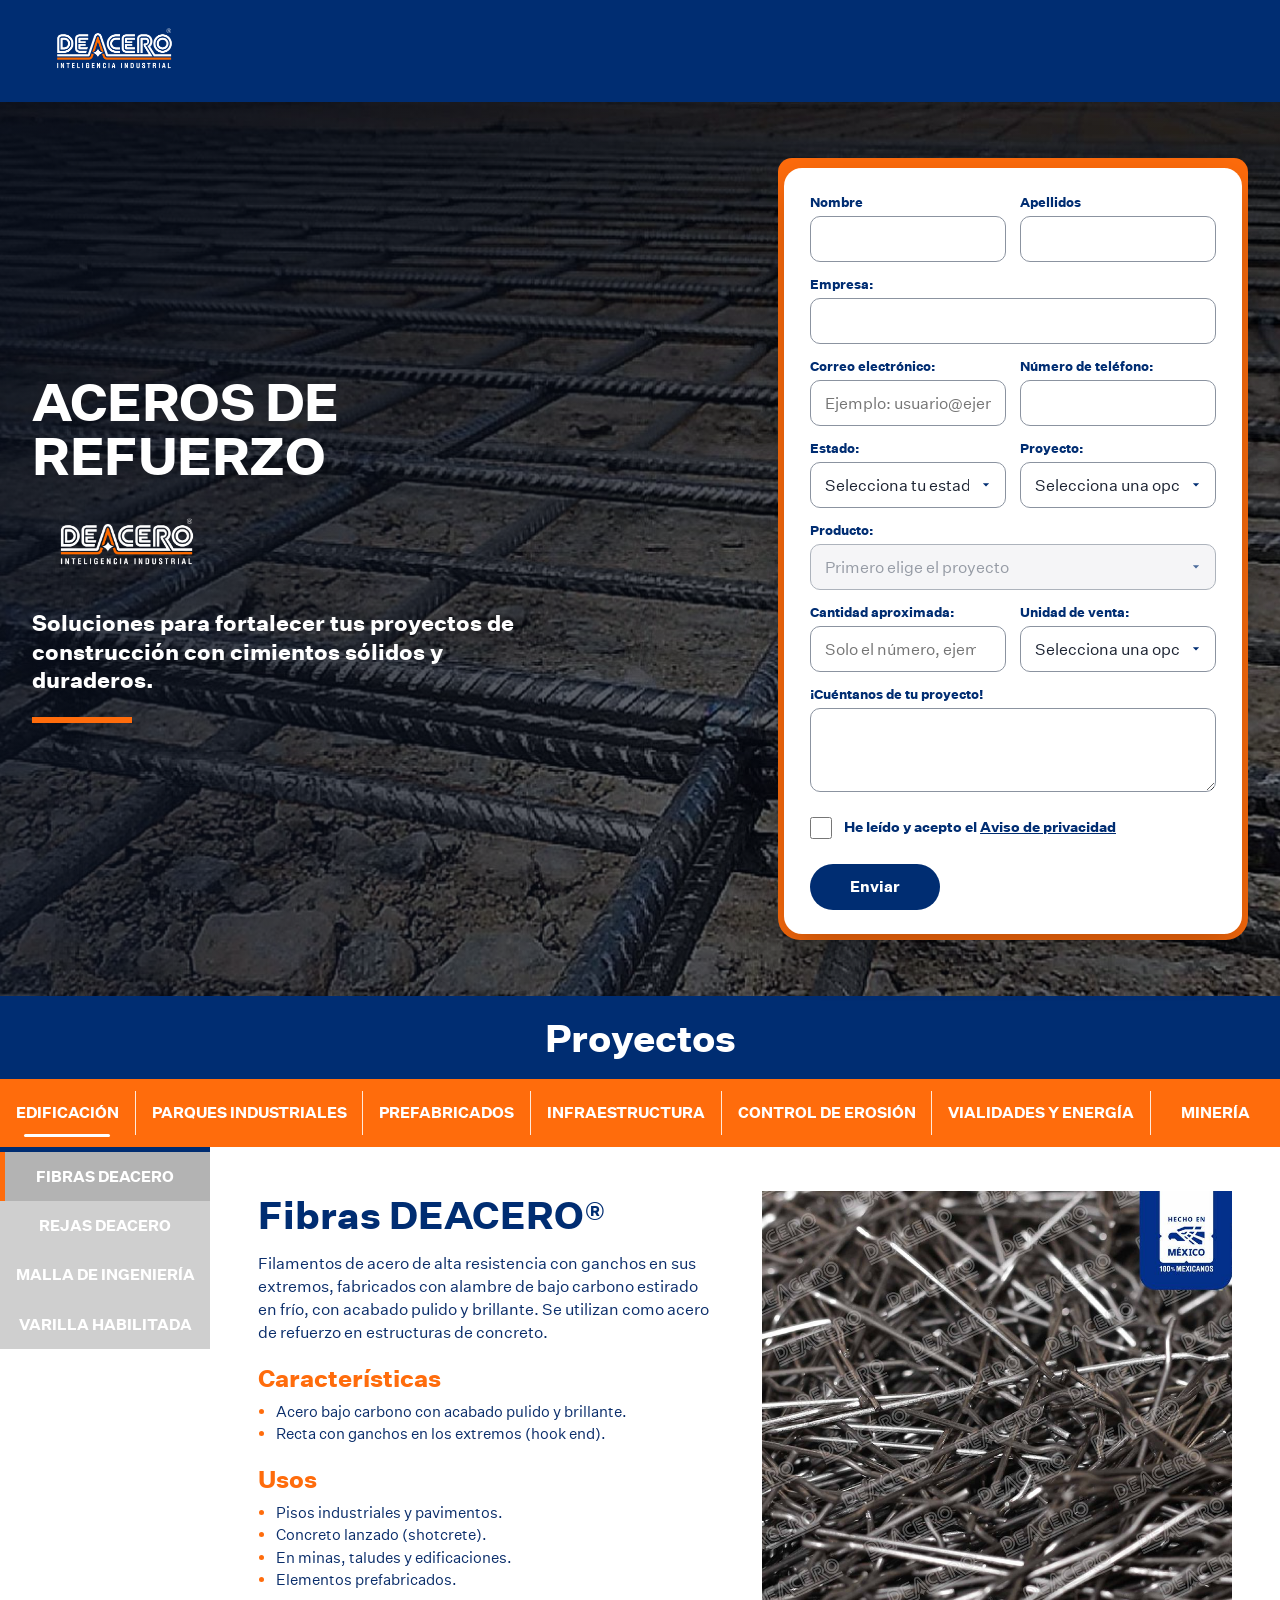
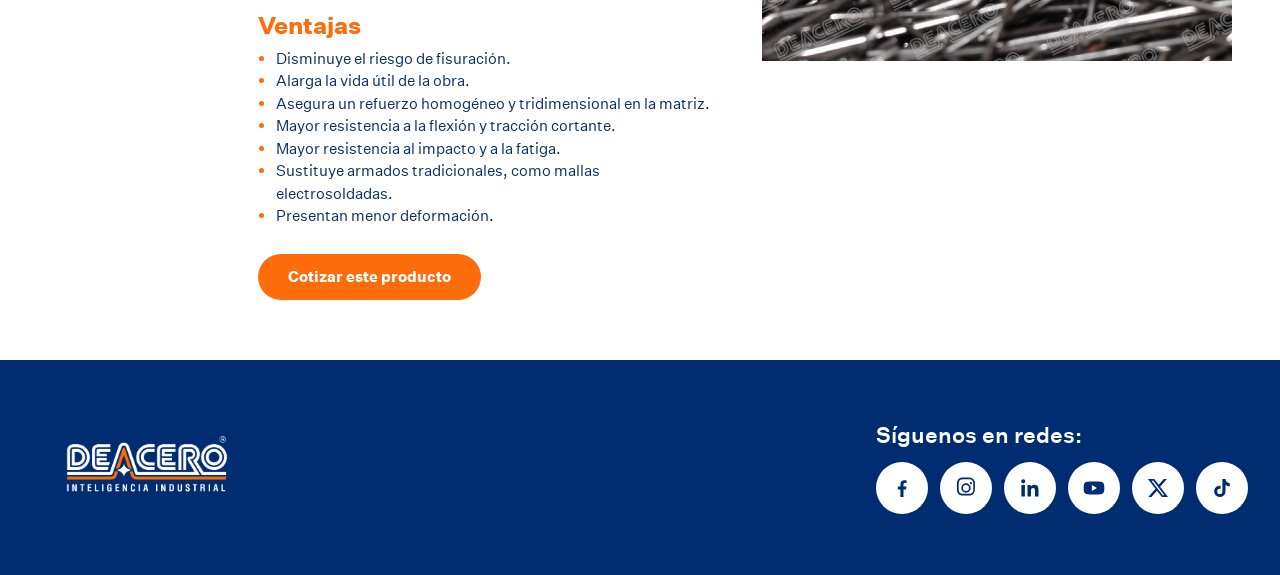
==== commit 5b8bd11e: "Landing: ajustes para celular y tablet (CSA-286) - Campos del formulario a 16px (evita el zoom autom" ====
--- a/index.html
+++ b/index.html
@@ -7,7 +7,7 @@
 <meta name="description" content="Aceros de refuerzo DEACERO para edificación, parques industriales, prefabricados, infraestructura, control de erosión, vialidades y energía, y minería.">
 <link rel="icon" type="image/png" href="images/favicon-32x32.png">
 <!-- ?v=N: subir el numero en los 3 enlaces con cada cambio de css/js (GitHub Pages cachea 10 min). -->
-<link rel="stylesheet" href="css/landing.css?v=1">
+<link rel="stylesheet" href="css/landing.css?v=6">
 </head>
 <body>
 
@@ -53,7 +53,7 @@
   <input type="hidden" name="00NRp000000ewDQ" value="Sistemas Constructivos">
   <input type="hidden" name="country" value="México">
 
-  <div class="form-row">
+  <div class="form-row par">
     <div class="form-field">
       <label for="firstname">Nombre</label>
       <input type="text" id="firstname" name="first_name" autocomplete="given-name" required>
@@ -336,6 +336,6 @@
   }
 })();
 </script>
-<script src="js/landing.js?v=1"></script>
+<script src="js/landing.js?v=2"></script>
 </body>
 </html>
--- a/css/landing.css
+++ b/css/landing.css
@@ -96,7 +96,8 @@
 #deacero-lead-form textarea {
   width: 100%;
   font: inherit;
-  font-size: 15px;
+  font-size: 16px; /* 16px o mas: con menos, Safari en iPhone hace zoom al tocar el campo */
+  min-height: 46px;
   color: #1d2433;
   background-color: var(--blanco);
   border: 1.5px solid var(--borde);
@@ -124,14 +125,16 @@
 }
 #deacero-lead-form .privacidad {
   display: flex;
-  align-items: flex-start;
-  gap: 10px;
-  font-size: 13px;
+  align-items: center;
+  gap: 12px;
+  min-height: 44px;
+  font-size: 14px;
   line-height: 1.35;
   margin: 0;
-}
-#deacero-lead-form .privacidad input { width: 18px; height: 18px; margin: 0; flex: 0 0 auto; accent-color: var(--azul); }
-#deacero-lead-form .privacidad a { color: var(--azul); }
+  cursor: pointer;
+}
+#deacero-lead-form .privacidad input { width: 22px; height: 22px; margin: 0; flex: 0 0 auto; accent-color: var(--azul); cursor: pointer; }
+#deacero-lead-form .privacidad a { color: var(--azul); padding: 8px 0; } /* inline: no parte la frase; el padding agranda el area de toque */
 .btn-enviar {
   align-self: flex-start;
   font: inherit;
@@ -141,6 +144,7 @@
   background: var(--azul);
   border: 0;
   border-radius: 999px;
+  min-height: 46px;
   padding: 11px 40px;
   cursor: pointer;
   transition: background .2s ease, transform .15s ease;
@@ -187,6 +191,7 @@
   background: transparent;
   border: 0;
   border-left: 1.5px solid rgba(255, 255, 255, .85);
+  min-height: 44px;
   padding: 8px 14px;
   line-height: 1.15;
   cursor: pointer;
@@ -257,6 +262,7 @@
   background: var(--naranja);
   border: 0;
   border-radius: 999px;
+  min-height: 46px;
   padding: 12px 30px;
   cursor: pointer;
 }
@@ -346,19 +352,91 @@
 @media (max-width: 1024px) {
   .hero-grid { grid-template-columns: 1fr; }
   .hero-copy { max-width: none; }
-  .producto { grid-template-columns: 1fr; padding: 32px 28px 48px; }
-  .producto-media { order: -1; max-width: 520px; }
+  .producto { padding: 32px 28px 48px; }
+  /* Pestanas en chips que se acomodan en varias filas: se ven los 7 proyectos sin
+     tener que adivinar que hay mas a la derecha. */
+  .tabs { flex-wrap: wrap; justify-content: center; gap: 8px; padding: 12px; overflow: visible; }
+  .tab {
+    flex: 0 0 auto;
+    min-width: 0;
+    font-size: 13px;
+    border: 1.5px solid rgba(255, 255, 255, .9);
+    border-radius: 999px;
+    padding: 8px 14px;
+  }
+  .tab:first-child { border-left: 1.5px solid rgba(255, 255, 255, .9); }
+  .tab::after { display: none; }
+  .tab.activo { background: var(--blanco); color: var(--naranja); }
+
+  /* Ficha: nombre, luego foto, luego el texto. display:contents deja que el titulo y
+     el texto se acomoden alrededor de la foto sin duplicar nada en el HTML. */
+  .producto { display: flex; flex-direction: column; gap: 0; }
+  .producto-texto { display: contents; }
+  .producto h3 { order: 1; font-size: 28px; margin-bottom: 14px; }
+  .producto-media { order: 2; max-width: 520px; width: 100%; margin-bottom: 18px; }
+  .producto-media img { max-height: 340px; }
+  .producto-texto > :not(h3) { order: 3; }
+  .producto h4 { font-size: 21px; margin-top: 16px; }
+  .btn-cotizar { width: 100%; margin-top: 22px; }
 }
 
 @media (max-width: 720px) {
   .wrap { padding: 0 16px; }
-  .hero { padding: 32px 0; }
-  #deacero-lead-form { padding: 20px 16px; }
-  #deacero-lead-form .form-row { flex-direction: column; }
-  .tab { min-width: 0; flex: 0 0 auto; font-size: 13px; }
+  .topbar { padding: 10px 0; }
+  .topbar-logo img { width: 130px; }
+  .hero { padding: 24px 0 32px; }
+  .hero-grid { gap: 22px; }
+  .hero-copy h1 { margin-bottom: 10px; }
+  .hero-logo { display: none; } /* ya esta en el encabezado: en celular solo empuja el formulario */
+  .hero-copy p { font-size: 17px; }
+  .hero-bar { margin-top: 14px; height: 5px; width: 72px; }
+  .form-card { scroll-margin-top: 12px; }
+  #deacero-lead-form { padding: 20px 16px; gap: 12px; }
+  #deacero-lead-form .form-row { flex-direction: column; gap: 12px; }
+  /* Nombre y Apellidos caben lado a lado: el formulario queda mas corto */
+  #deacero-lead-form .form-row.par { flex-direction: row; }
+  .btn-enviar { align-self: stretch; }
+
   .segmento { grid-template-columns: 1fr; min-height: 0; }
-  .productos-menu { flex-direction: row; overflow-x: auto; scrollbar-width: none; }
-  .producto-link { flex: 0 0 auto; font-size: 13px; padding: 12px 14px; }
-  .producto { padding: 24px 16px 40px; }
+  /* Productos en chips que se acomodan en varias filas: se ven todos sin adivinar
+     que hay mas a la derecha. */
+  .productos-menu {
+    flex-direction: row;
+    flex-wrap: wrap;
+    justify-content: center;
+    gap: 8px;
+    padding: 12px;
+    background: #ececec;
+    border-top-width: 4px;
+  }
+  .producto-link {
+    flex: 0 0 auto;
+    min-height: 44px;
+    font-size: 13px;
+    padding: 8px 14px;
+    color: #4a5160;
+    background: var(--blanco);
+    border: 1.5px solid #c9ccd2;
+    border-radius: 999px;
+  }
+  .producto-link[aria-pressed="true"] { color: var(--blanco); background: var(--azul); border-color: var(--azul); box-shadow: none; }
+
+  .producto { padding: 22px 16px 36px; }
+  .producto-media { max-width: none; }
+  .footer { padding: 40px 0; }
   .footer-grid { flex-direction: column; align-items: flex-start; }
-}
+  .footer-grid > img { width: 180px; }
+  .redes p { font-size: 19px; }
+  .redes ul { gap: 8px; }
+  .redes a { width: 44px; height: 44px; } /* 44px es el minimo para el dedo; los 6 caben en una fila desde 360px */
+  .redes svg { width: 22px; height: 22px; }
+}
+
+/* Celulares angostos: pestanas y productos en 2 columnas para que no ocupen
+   media pantalla en filas sueltas. El texto largo baja a 2 renglones. */
+@media (max-width: 480px) {
+  .tabs, .productos-menu { display: grid; grid-template-columns: 1fr 1fr; }
+  .tab, .producto-link { white-space: normal; line-height: 1.15; padding: 6px 10px; font-size: 12.5px; }
+  /* Si sobra una opcion en la ultima fila, va centrada a todo lo ancho. */
+  .tab:last-child:nth-child(odd), .producto-link:last-child:nth-child(odd) { grid-column: 1 / -1; justify-self: center; min-width: 50%; }
+}
